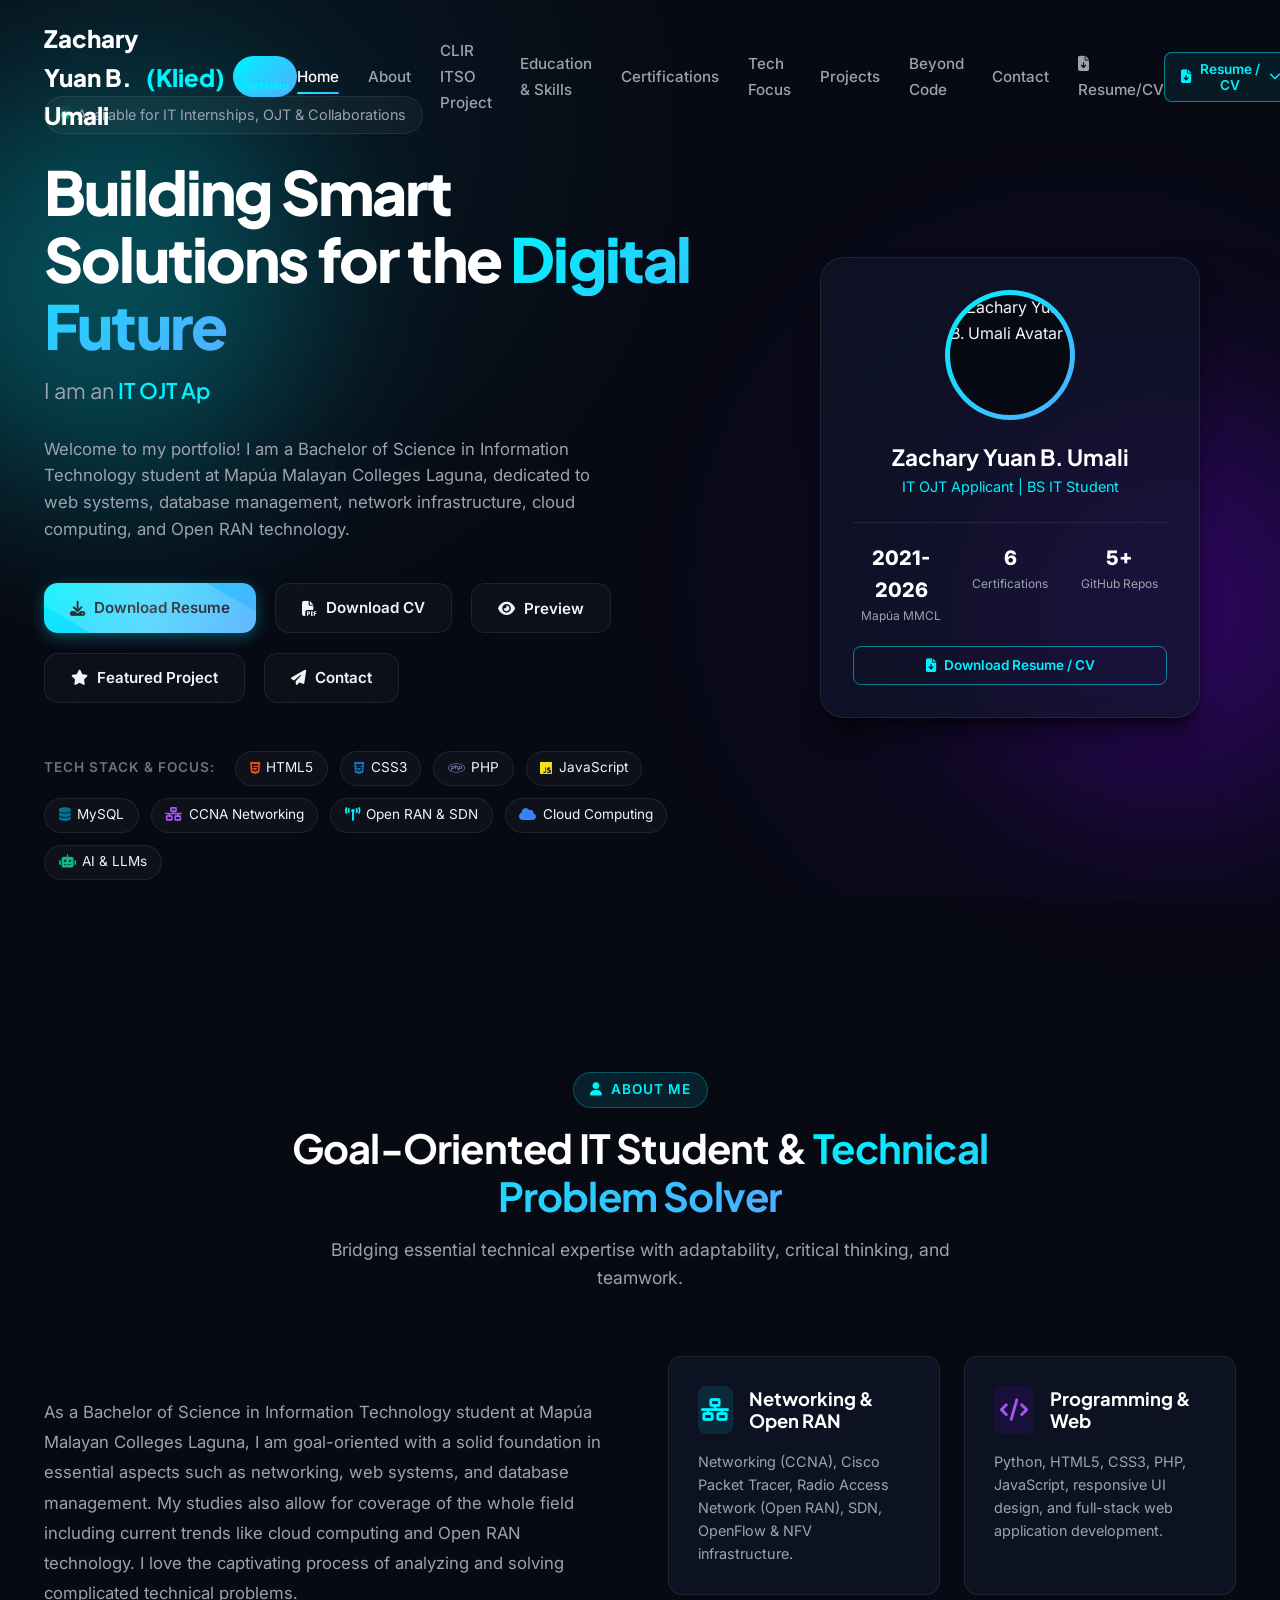
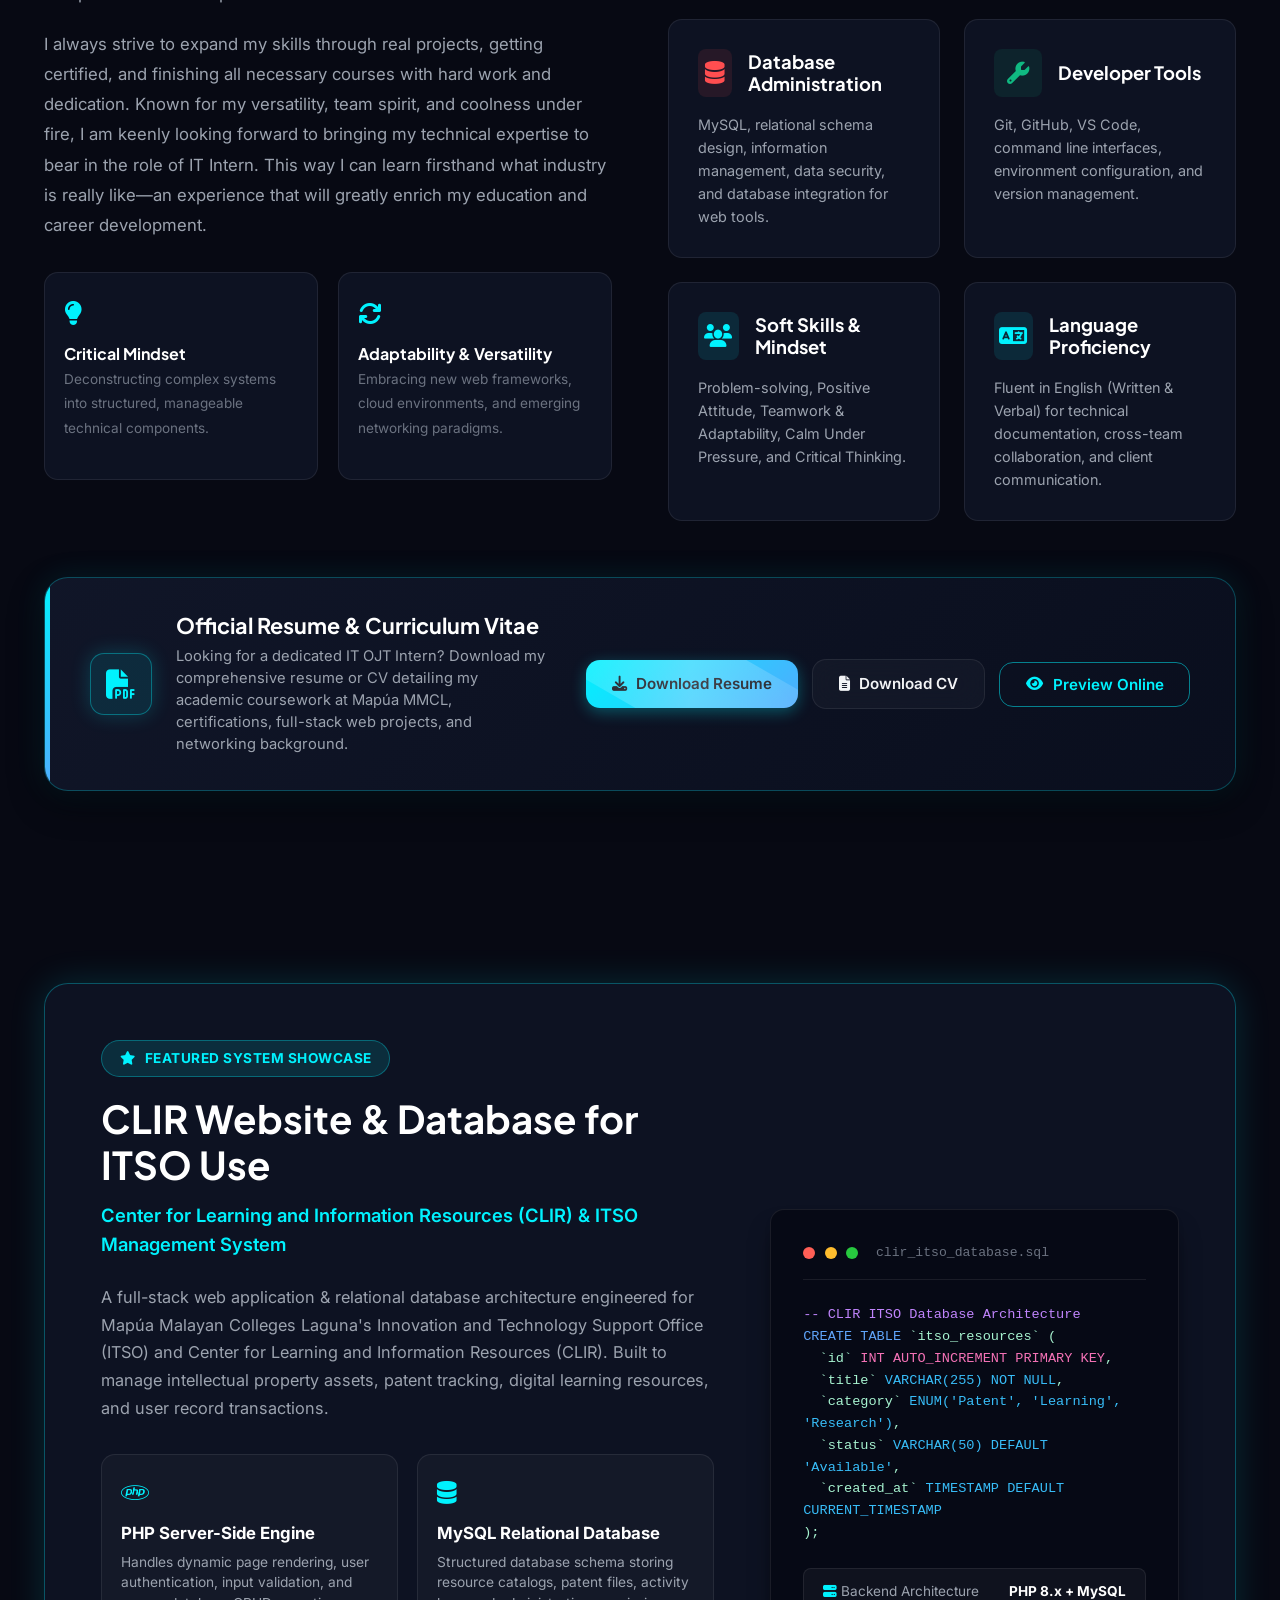
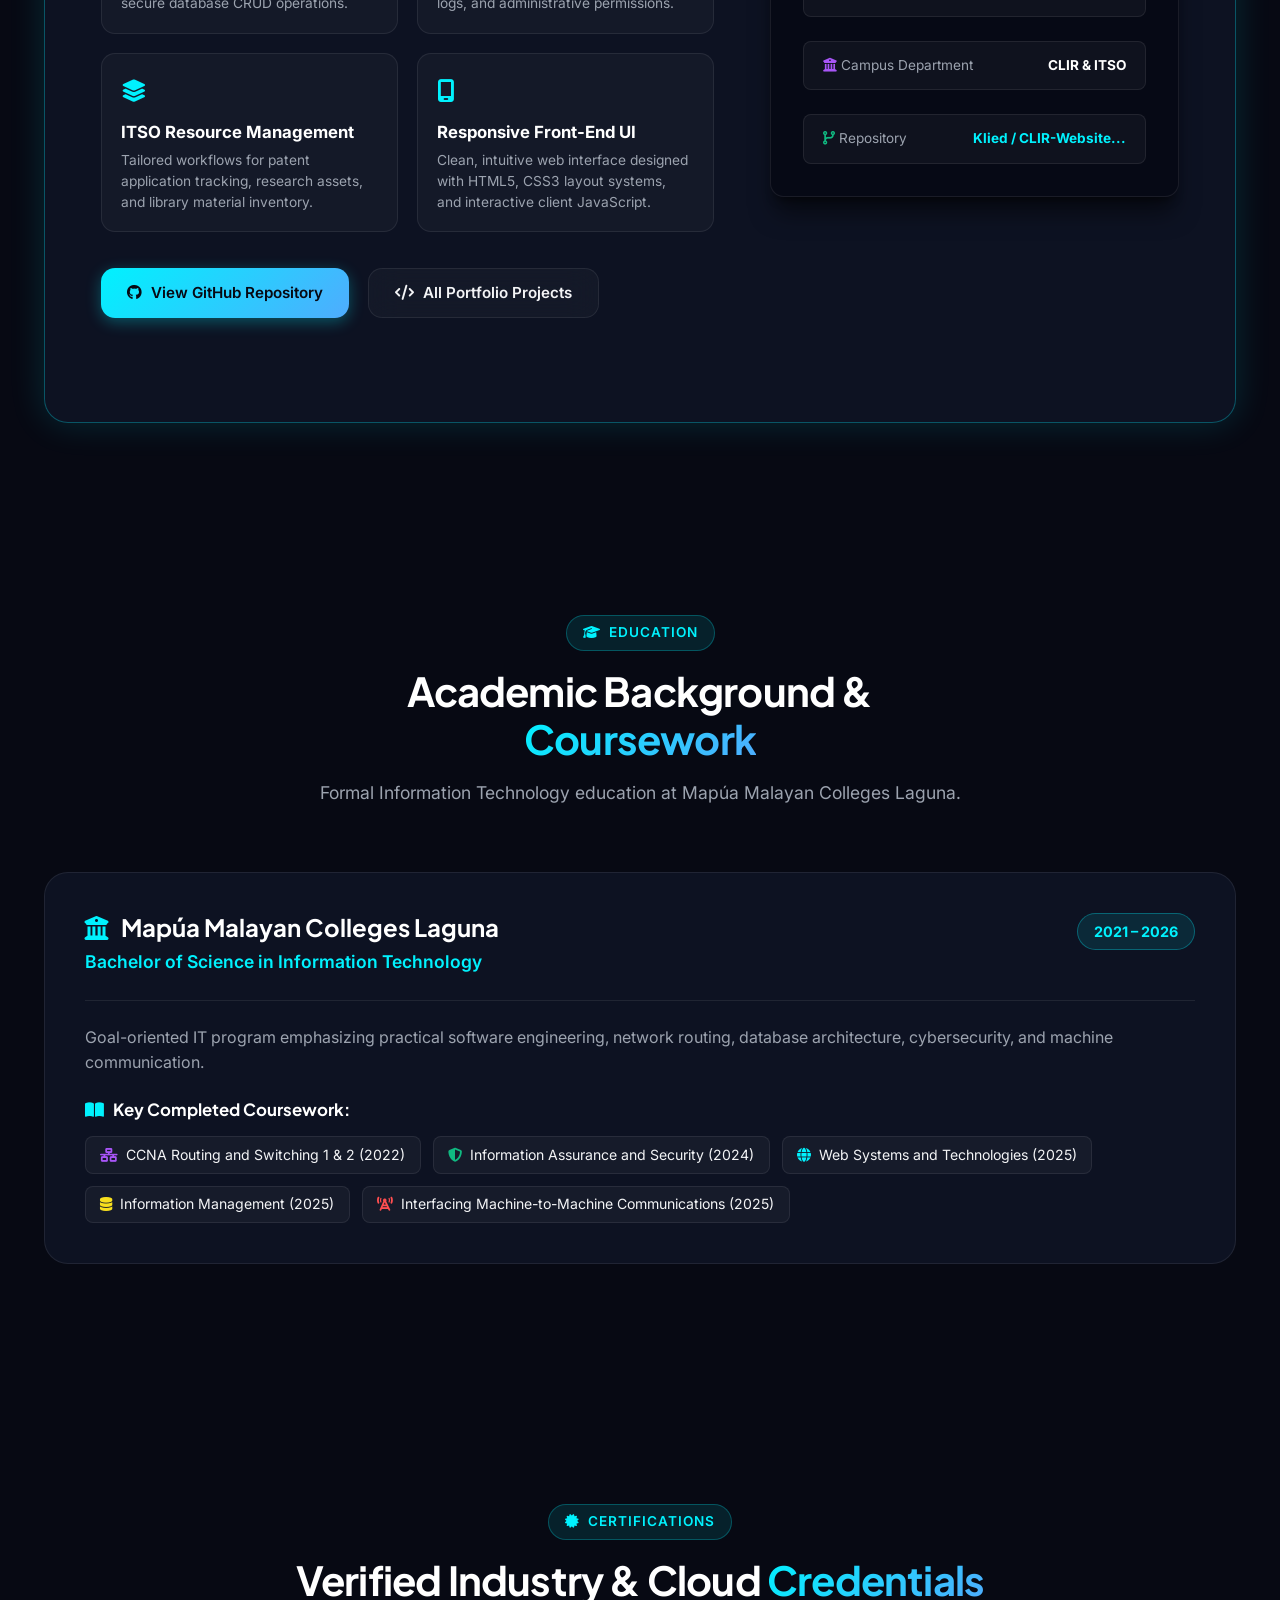
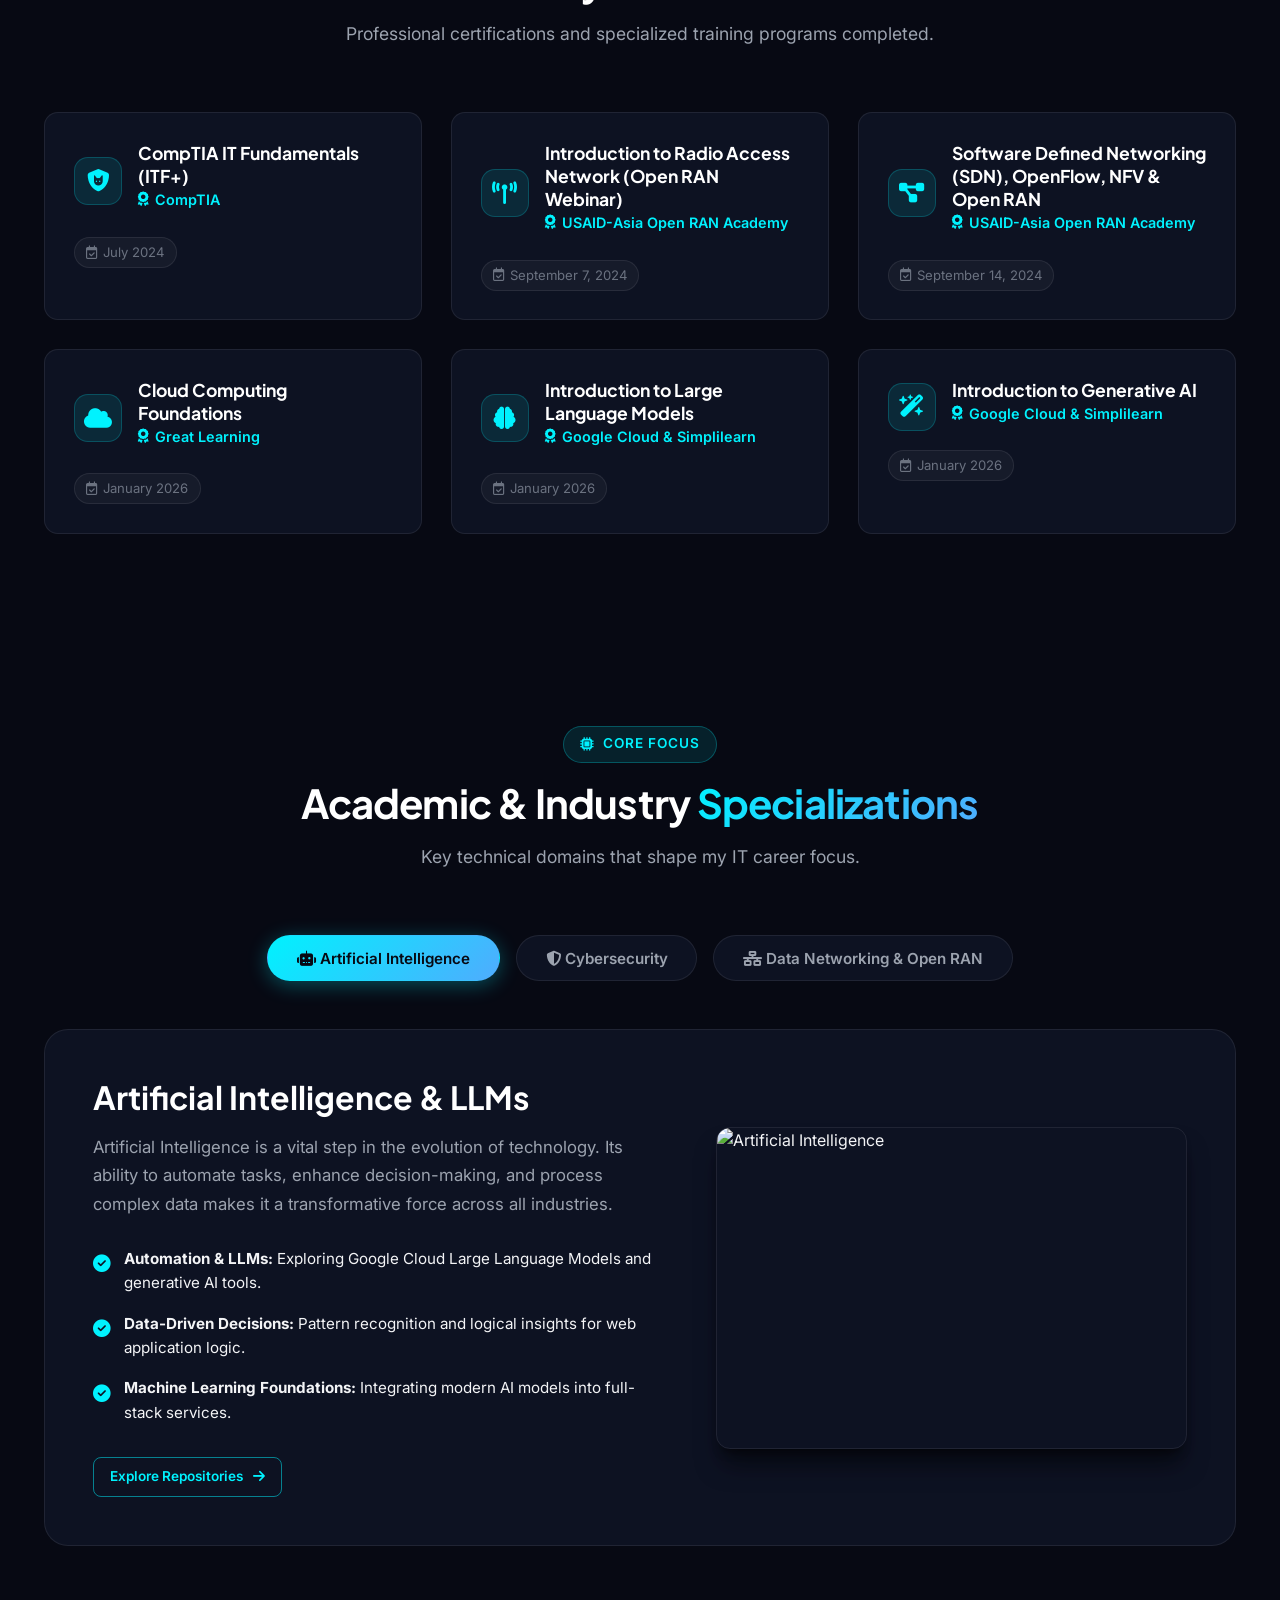
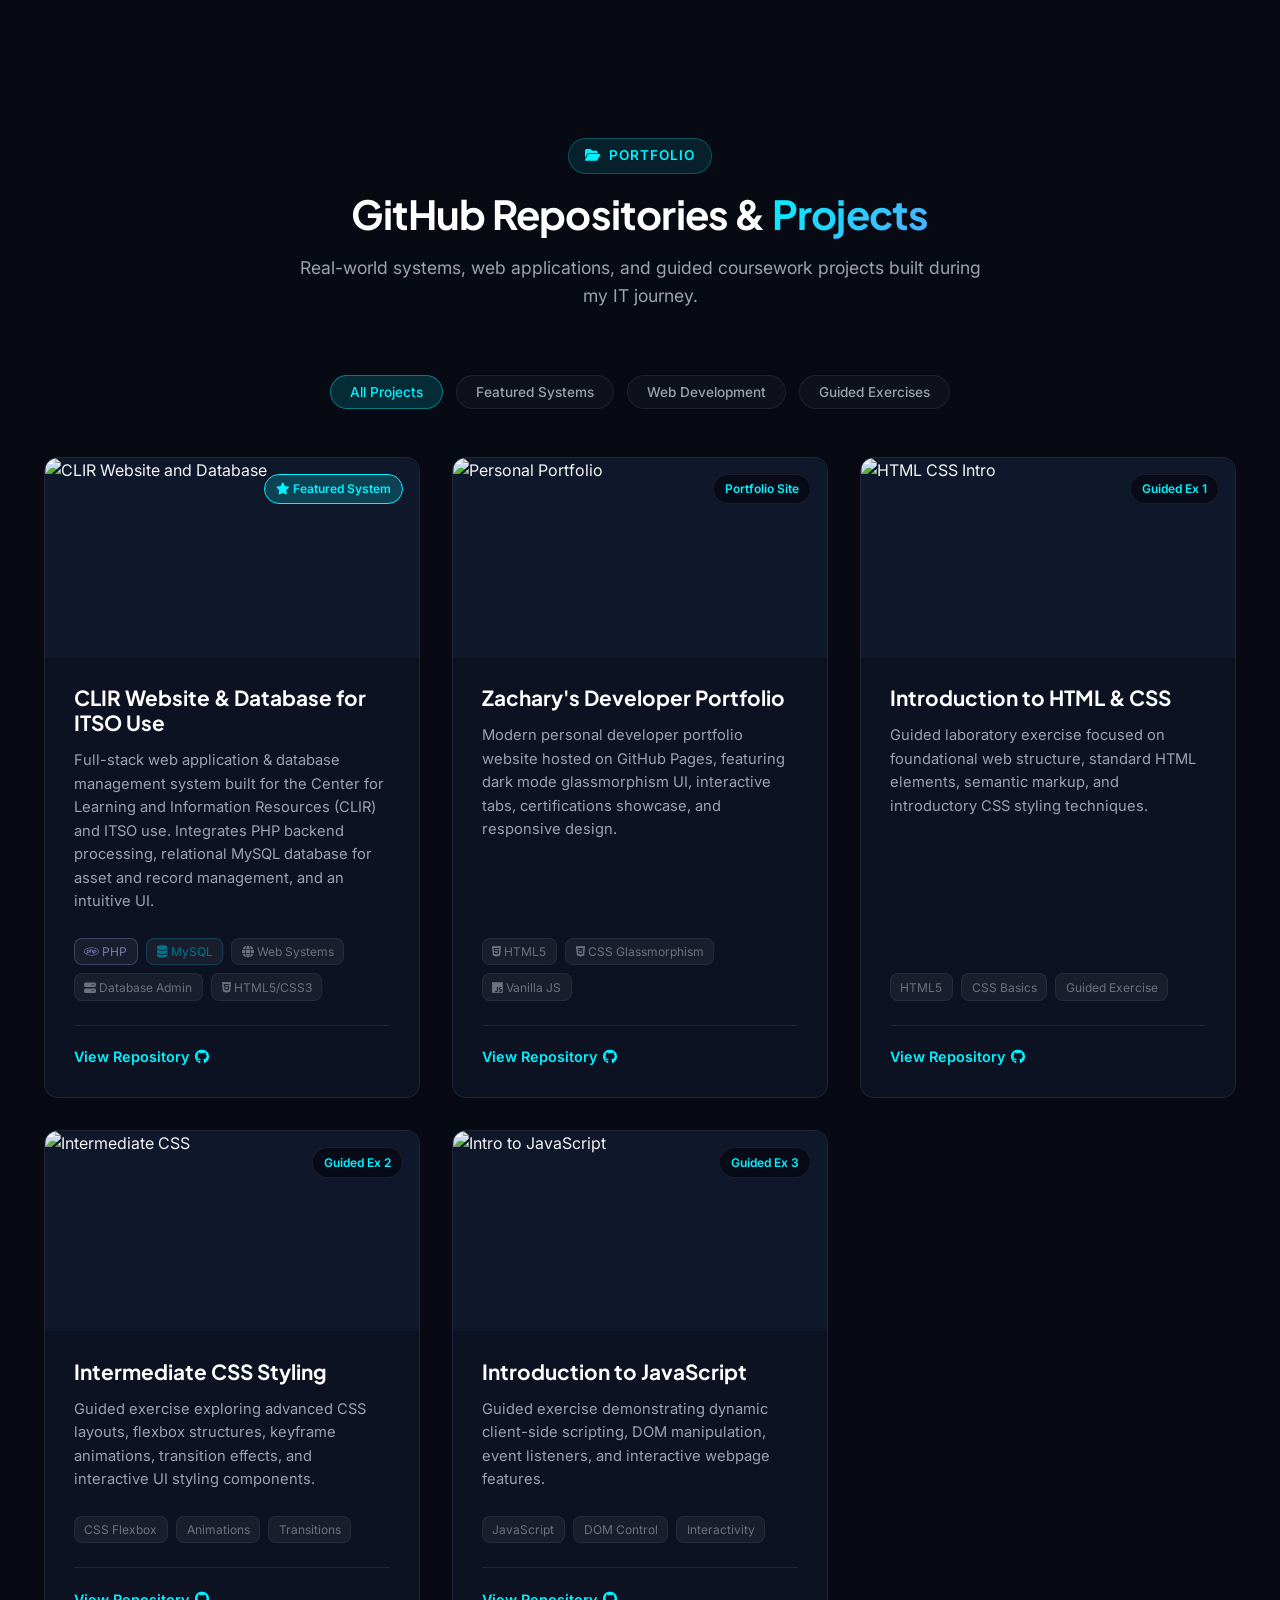
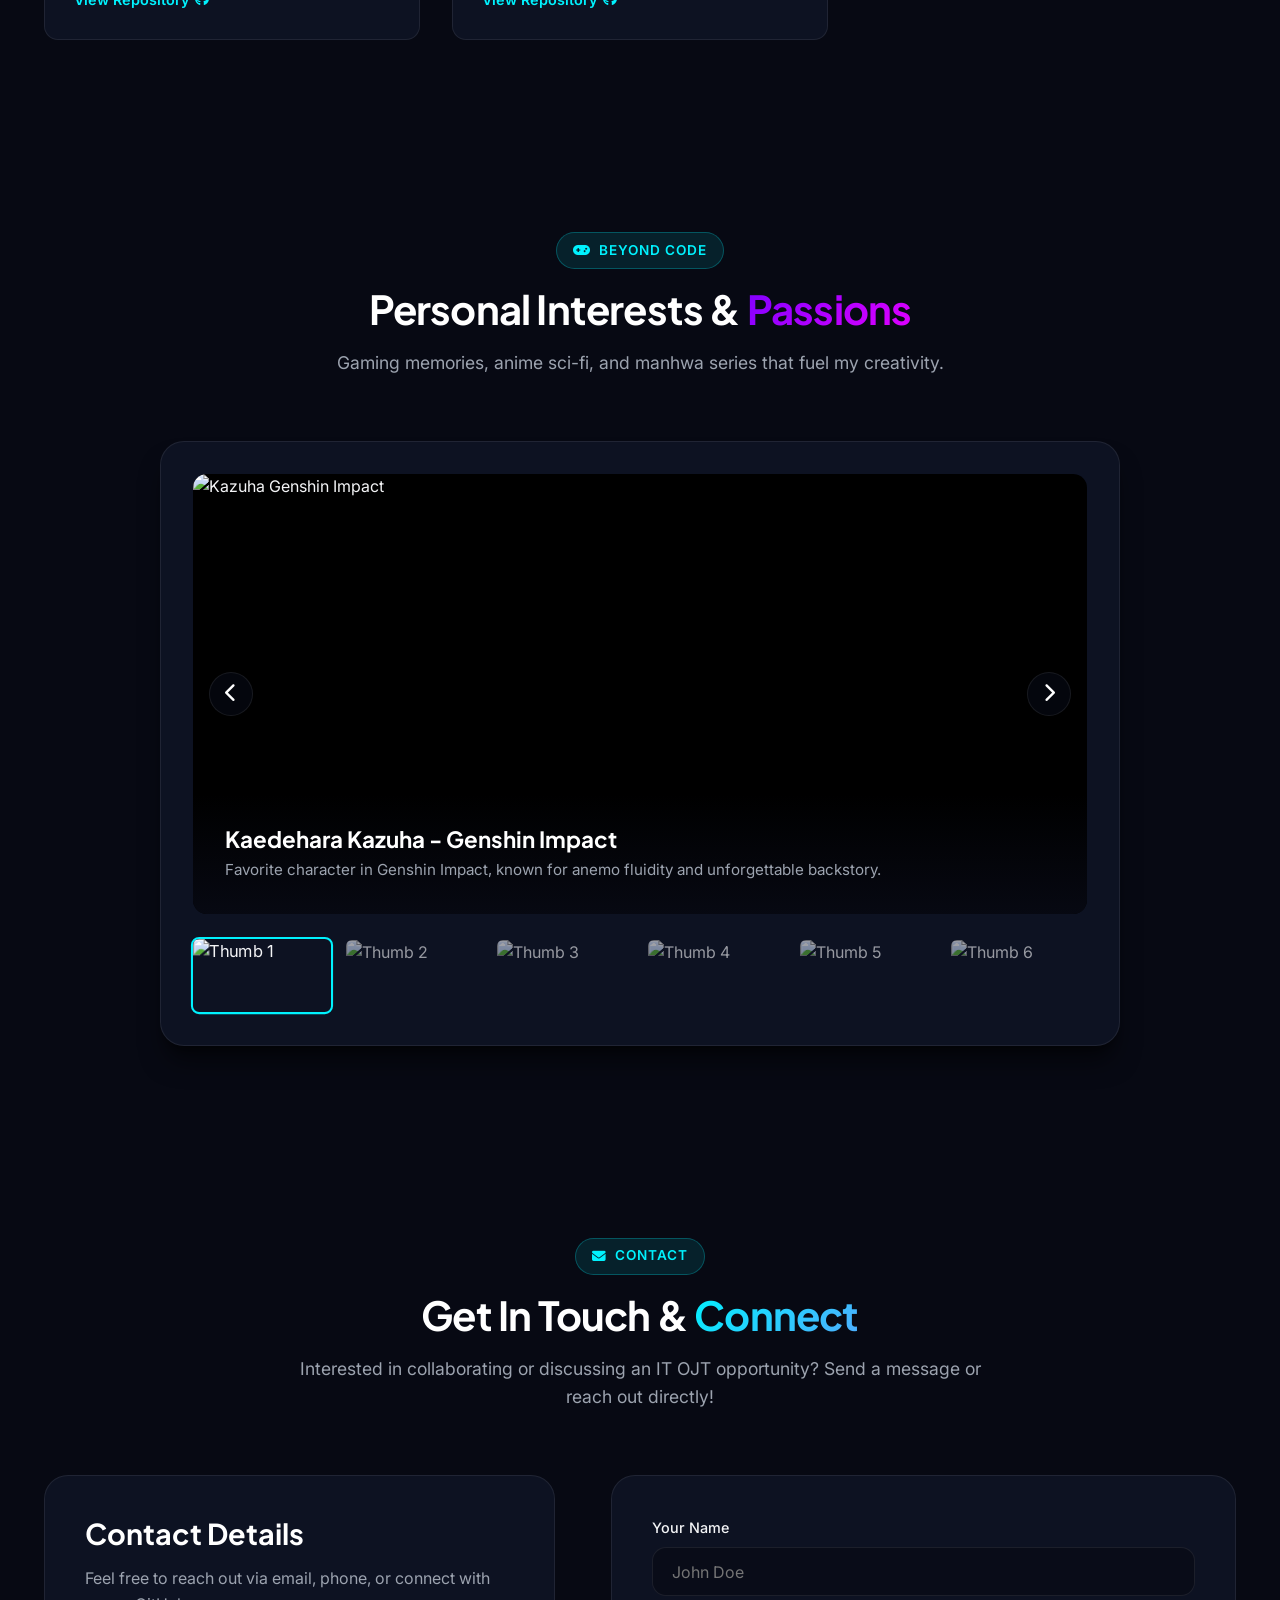
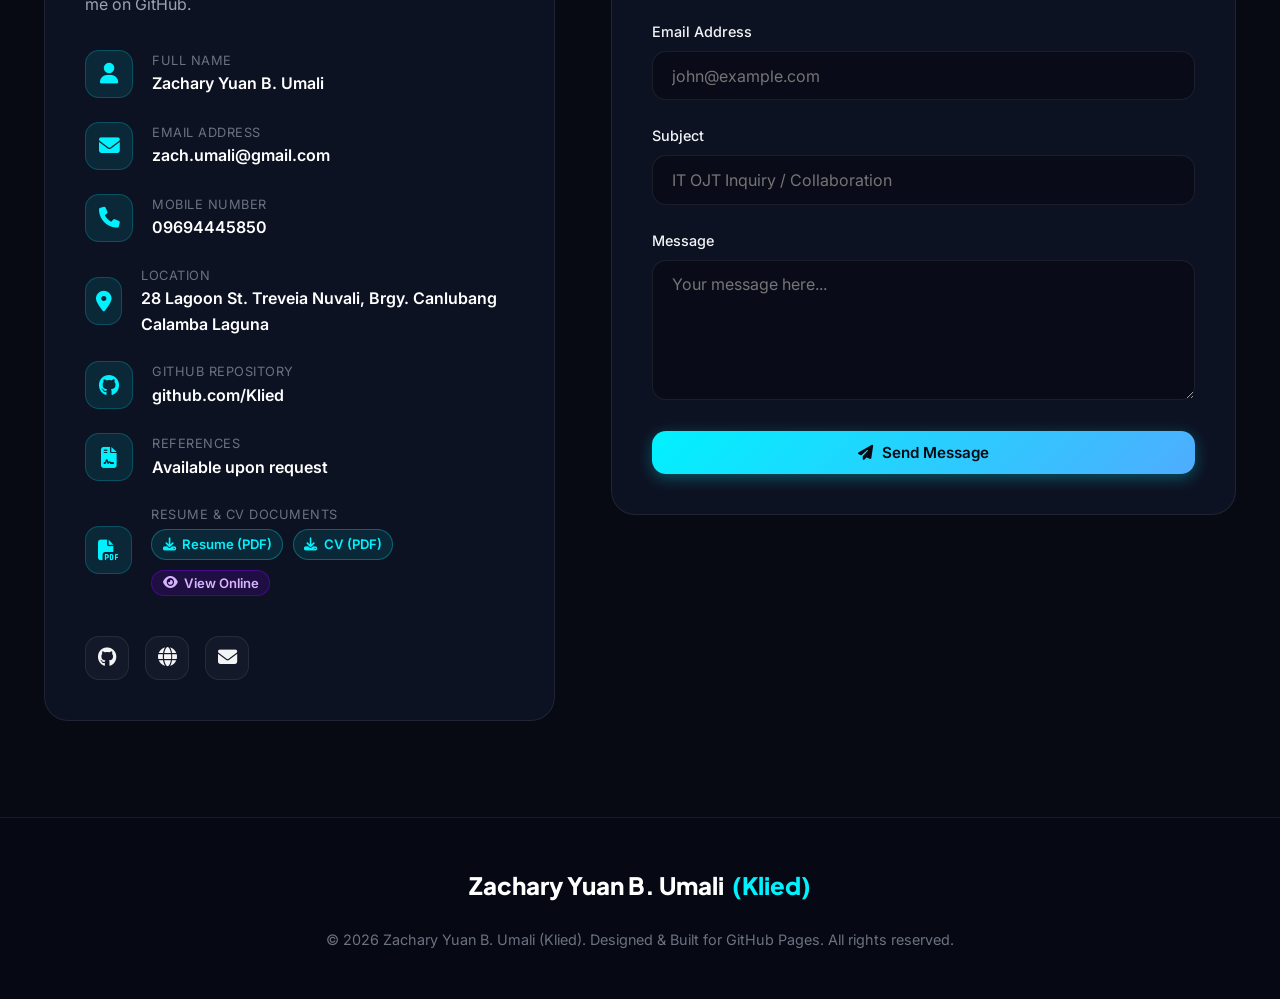
==== Web/My website.html @ 9012ff5f "commit" ====
<!DOCTYPE html>
<html lang="en">

<head>
  <meta charset="UTF-8">
  <meta name="viewport" content="width=device-width, initial-scale=1.0">
  <meta name="description"
    content="Portfolio of Zachary Yuan B. Umali (Klied) - BS Information Technology Student, IT OJT Applicant, Web Systems & Database Developer, Networking & Cloud Enthusiast.">
  <meta name="keywords"
    content="Zachary Yuan B. Umali, Klied, IT OJT Applicant, Developer Portfolio, Mapua Malayan Colleges Laguna, CLIR Website, Database Management, PHP, MySQL, Open RAN, CompTIA ITF+, Cloud Computing, AI, JavaScript, HTML, CSS">
  <meta name="author" content="Zachary Yuan B. Umali">
  <title>Zachary Yuan B. Umali | IT & Developer Portfolio</title>

  <!-- Google Fonts -->
  <link rel="preconnect" href="https://fonts.googleapis.com">
  <link rel="preconnect" href="https://fonts.gstatic.com" crossorigin>
  <link
    href="https://fonts.googleapis.com/css2?family=Inter:wght@300;400;500;600;700&family=Plus+Jakarta+Sans:wght@500;600;700;800&display=swap"
    rel="stylesheet">

  <!-- FontAwesome Icons -->
  <link rel="stylesheet" href="https://cdnjs.cloudflare.com/ajax/libs/font-awesome/6.4.0/css/all.min.css">

  <!-- Embedded Complete Design System & Stylesheet -->
  <style>
    /* ==========================================================================
   DEVELOPER PORTFOLIO - DESIGN SYSTEM & STYLESHEET
   Author: Zachary Yuan B. Umali (Klied)
   Theme: Modern Dark Mode & Glassmorphism
   ========================================================================== */

    :root {
      /* Color Palette */
      --bg-dark: #070913;
      --bg-card: rgba(18, 24, 43, 0.65);
      --bg-card-hover: rgba(28, 38, 66, 0.8);
      --bg-glass: rgba(255, 255, 255, 0.03);
      --border-glass: rgba(255, 255, 255, 0.08);
      --border-glow: rgba(0, 242, 254, 0.3);

      /* Primary Accent Gradients */
      --primary-cyan: #00f2fe;
      --primary-blue: #4facfe;
      --accent-purple: #7f00ff;
      --accent-pink: #e100ff;
      --accent-coral: #ff4e50;

      --gradient-primary: linear-gradient(135deg, #00f2fe 0%, #4facfe 100%);
      --gradient-accent: linear-gradient(135deg, #7f00ff 0%, #e100ff 100%);
      --gradient-warm: linear-gradient(135deg, #ff4e50 0%, #f9d423 100%);
      --gradient-dark: linear-gradient(180deg, #0a0f1d 0%, #070913 100%);

      /* Text Colors */
      --text-main: #f3f4f6;
      --text-muted: #9ca3af;
      --text-dim: #6b7280;

      /* Typography */
      --font-heading: 'Plus Jakarta Sans', -apple-system, BlinkMacSystemFont, sans-serif;
      --font-body: 'Inter', -apple-system, BlinkMacSystemFont, sans-serif;
      --font-code: 'Fira Code', monospace;

      /* Shadows & Blurs */
      --shadow-sm: 0 4px 6px -1px rgba(0, 0, 0, 0.3);
      --shadow-lg: 0 20px 25px -5px rgba(0, 0, 0, 0.5), 0 8px 10px -6px rgba(0, 0, 0, 0.5);
      --shadow-glow: 0 0 25px rgba(0, 242, 254, 0.2);
      --backdrop-blur: blur(16px);

      /* Spacing & Transitions */
      --radius-sm: 8px;
      --radius-md: 14px;
      --radius-lg: 24px;
      --radius-full: 9999px;
      --transition-fast: 0.2s cubic-bezier(0.4, 0, 0.2, 1);
      --transition-normal: 0.3s cubic-bezier(0.4, 0, 0.2, 1);
      --transition-bounce: 0.4s cubic-bezier(0.175, 0.885, 0.32, 1.275);
    }

    *,
    *::before,
    *::after {
      box-sizing: border-box;
      margin: 0;
      padding: 0;
    }

    html {
      scroll-behavior: smooth;
      font-size: 16px;
    }

    body {
      font-family: var(--font-body);
      background-color: var(--bg-dark);
      background-image:
        radial-gradient(circle at 15% 15%, rgba(0, 242, 254, 0.08) 0%, transparent 40%),
        radial-gradient(circle at 85% 65%, rgba(127, 0, 255, 0.08) 0%, transparent 40%);
      background-attachment: fixed;
      color: var(--text-main);
      line-height: 1.6;
      overflow-x: hidden;
      -webkit-font-smoothing: antialiased;
    }

    a {
      color: inherit;
      text-decoration: none;
      transition: color var(--transition-fast);
    }

    img,
    video {
      max-width: 100%;
      height: auto;
      display: block;
    }

    button,
    input,
    textarea {
      font-family: inherit;
      font-size: inherit;
      border: none;
      outline: none;
    }

    button {
      cursor: pointer;
      background: none;
    }

    ul {
      list-style: none;
    }

    ::-webkit-scrollbar {
      width: 10px;
    }

    ::-webkit-scrollbar-track {
      background: var(--bg-dark);
    }

    ::-webkit-scrollbar-thumb {
      background: rgba(255, 255, 255, 0.15);
      border-radius: var(--radius-full);
    }

    ::-webkit-scrollbar-thumb:hover {
      background: rgba(0, 242, 254, 0.4);
    }

    .container {
      width: 100%;
      max-width: 1240px;
      margin: 0 auto;
      padding: 0 1.5rem;
    }

    .section {
      padding: 6rem 0;
      position: relative;
    }

    h1,
    h2,
    h3,
    h4,
    h5,
    h6 {
      font-family: var(--font-heading);
      font-weight: 700;
      line-height: 1.2;
      color: #ffffff;
    }

    .text-gradient {
      background: var(--gradient-primary);
      -webkit-background-clip: text;
      -webkit-text-fill-color: transparent;
    }

    .text-gradient-purple {
      background: var(--gradient-accent);
      -webkit-background-clip: text;
      -webkit-text-fill-color: transparent;
    }

    .section-tag {
      display: inline-flex;
      align-items: center;
      gap: 0.5rem;
      padding: 0.4rem 1rem;
      border-radius: var(--radius-full);
      background: rgba(0, 242, 254, 0.1);
      border: 1px solid rgba(0, 242, 254, 0.25);
      color: var(--primary-cyan);
      font-size: 0.85rem;
      font-weight: 600;
      letter-spacing: 1px;
      text-transform: uppercase;
      margin-bottom: 1rem;
    }

    .section-header {
      text-align: center;
      max-width: 700px;
      margin: 0 auto 4rem auto;
    }

    .section-title {
      font-size: 2.5rem;
      margin-bottom: 1rem;
      letter-spacing: -0.02em;
    }

    .section-subtitle {
      font-size: 1.1rem;
      color: var(--text-muted);
    }

    /* NAVIGATION BAR */
    .navbar {
      position: fixed;
      top: 0;
      left: 0;
      width: 100%;
      z-index: 1000;
      padding: 1.2rem 0;
      transition: all var(--transition-normal);
    }

    .navbar.scrolled {
      padding: 0.8rem 0;
      background: rgba(7, 9, 19, 0.85);
      backdrop-filter: var(--backdrop-blur);
      -webkit-backdrop-filter: var(--backdrop-blur);
      border-bottom: 1px solid var(--border-glass);
      box-shadow: var(--shadow-sm);
    }

    .nav-container {
      display: flex;
      align-items: center;
      justify-content: space-between;
    }

    .brand-logo {
      font-family: var(--font-heading);
      font-size: 1.5rem;
      font-weight: 800;
      display: flex;
      align-items: center;
      gap: 0.5rem;
      color: #ffffff;
    }

    .brand-logo span {
      color: var(--primary-cyan);
    }

    .brand-badge {
      font-size: 0.7rem;
      background: var(--gradient-primary);
      color: #000000;
      padding: 0.15rem 0.5rem;
      border-radius: var(--radius-full);
      font-weight: 700;
    }

    .nav-links {
      display: flex;
      align-items: center;
      gap: 1.8rem;
    }

    .nav-link {
      font-size: 0.95rem;
      font-weight: 500;
      color: var(--text-muted);
      position: relative;
      padding: 0.5rem 0;
    }

    .nav-link:hover,
    .nav-link.active {
      color: #ffffff;
    }

    .nav-link::after {
      content: '';
      position: absolute;
      bottom: 0;
      left: 0;
      width: 0%;
      height: 2px;
      background: var(--gradient-primary);
      transition: width var(--transition-fast);
      border-radius: var(--radius-full);
    }

    .nav-link:hover::after,
    .nav-link.active::after {
      width: 100%;
    }

    .nav-actions {
      display: flex;
      align-items: center;
      gap: 1rem;
    }

    .menu-toggle {
      display: none;
      flex-direction: column;
      gap: 6px;
      cursor: pointer;
      z-index: 1001;
    }

    .menu-toggle span {
      width: 26px;
      height: 2px;
      background-color: var(--text-main);
      border-radius: 2px;
      transition: all var(--transition-fast);
    }

    /* BUTTONS */
    .btn {
      display: inline-flex;
      align-items: center;
      justify-content: center;
      gap: 0.6rem;
      padding: 0.75rem 1.6rem;
      border-radius: var(--radius-md);
      font-weight: 600;
      font-size: 0.95rem;
      transition: all var(--transition-normal);
      position: relative;
      overflow: hidden;
      z-index: 1;
    }

    .btn-primary {
      background: var(--gradient-primary);
      color: #070913;
      box-shadow: 0 4px 15px rgba(0, 242, 254, 0.3);
    }

    .btn-primary:hover {
      transform: translateY(-3px);
      box-shadow: 0 8px 25px rgba(0, 242, 254, 0.5);
    }

    .btn-secondary {
      background: var(--bg-glass);
      border: 1px solid var(--border-glass);
      color: var(--text-main);
      backdrop-filter: var(--backdrop-blur);
    }

    .btn-secondary:hover {
      background: rgba(255, 255, 255, 0.08);
      border-color: rgba(255, 255, 255, 0.2);
      transform: translateY(-3px);
      color: #ffffff;
    }

    .btn-outline {
      background: transparent;
      border: 1px solid rgba(0, 242, 254, 0.5);
      color: var(--primary-cyan);
    }

    .btn-outline:hover {
      background: rgba(0, 242, 254, 0.1);
      box-shadow: var(--shadow-glow);
      transform: translateY(-3px);
    }

    .btn-sm {
      padding: 0.5rem 1rem;
      font-size: 0.85rem;
      border-radius: var(--radius-sm);
    }

    /* RESUME & CV ENHANCEMENTS */
    .btn-glow {
      position: relative;
      overflow: hidden;
    }

    .btn-glow::after {
      content: '';
      position: absolute;
      top: -50%;
      left: -50%;
      width: 200%;
      height: 200%;
      background: linear-gradient(60deg, transparent, rgba(255, 255, 255, 0.25), transparent);
      transform: rotate(30deg);
      animation: shineSweep 4s infinite;
    }

    @keyframes shineSweep {
      0% {
        transform: translate(-100%, -100%) rotate(30deg);
      }

      25%,
      100% {
        transform: translate(100%, 100%) rotate(30deg);
      }
    }

    /* Navbar Resume Dropdown */
    .resume-dropdown {
      position: relative;
      display: inline-block;
    }

    .resume-dropdown-btn {
      display: inline-flex;
      align-items: center;
      gap: 0.5rem;
      cursor: pointer;
      background: rgba(0, 242, 254, 0.08);
      border: 1px solid rgba(0, 242, 254, 0.5);
      color: var(--primary-cyan);
      font-family: inherit;
    }

    .resume-dropdown-btn:hover {
      background: rgba(0, 242, 254, 0.16);
      box-shadow: var(--shadow-glow);
      transform: translateY(-2px);
    }

    .resume-dropdown-btn .caret-icon {
      font-size: 0.72rem;
      transition: transform var(--transition-fast);
    }

    .resume-dropdown.open .resume-dropdown-btn .caret-icon {
      transform: rotate(180deg);
    }

    .resume-dropdown-menu {
      position: absolute;
      top: calc(100% + 10px);
      right: 0;
      min-width: 275px;
      background: rgba(11, 16, 32, 0.96);
      backdrop-filter: var(--backdrop-blur);
      -webkit-backdrop-filter: var(--backdrop-blur);
      border: 1px solid rgba(0, 242, 254, 0.25);
      border-radius: var(--radius-md);
      padding: 0.6rem;
      box-shadow: 0 15px 35px rgba(0, 0, 0, 0.65), 0 0 25px rgba(0, 242, 254, 0.15);
      opacity: 0;
      visibility: hidden;
      transform: translateY(10px);
      transition: all var(--transition-normal);
      z-index: 1050;
    }

    .resume-dropdown:hover .resume-dropdown-menu,
    .resume-dropdown.open .resume-dropdown-menu {
      opacity: 1;
      visibility: visible;
      transform: translateY(0);
    }

    .resume-dropdown-item {
      display: flex;
      align-items: center;
      gap: 0.85rem;
      padding: 0.7rem 0.9rem;
      border-radius: var(--radius-sm);
      color: var(--text-main);
      text-decoration: none;
      transition: all var(--transition-fast);
      cursor: pointer;
      background: transparent;
      border: none;
      width: 100%;
      text-align: left;
      font-family: inherit;
    }

    .resume-dropdown-item:hover {
      background: rgba(0, 242, 254, 0.12);
      color: #ffffff;
      transform: translateX(4px);
    }

    .resume-dropdown-item i {
      font-size: 1.15rem;
      color: var(--primary-cyan);
      width: 22px;
      text-align: center;
      flex-shrink: 0;
    }

    .resume-dropdown-text strong {
      display: block;
      font-size: 0.88rem;
      font-weight: 600;
      line-height: 1.25;
      color: #ffffff;
    }

    .resume-dropdown-text span {
      font-size: 0.75rem;
      color: var(--text-muted);
      display: block;
      margin-top: 2px;
    }

    .resume-dropdown-divider {
      height: 1px;
      background: var(--border-glass);
      margin: 0.4rem 0.5rem;
    }

    /* Hero card resume action */
    .hero-card-resume-btn {
      width: 100%;
      margin-top: 1.25rem;
      justify-content: center;
      gap: 0.5rem;
    }

    /* Resume CTA Banner in About Section */
    .resume-cta-banner {
      margin-top: 3.5rem;
      background: linear-gradient(135deg, rgba(18, 24, 43, 0.9) 0%, rgba(10, 15, 30, 0.95) 100%);
      border: 1px solid rgba(0, 242, 254, 0.25);
      border-radius: var(--radius-lg);
      padding: 2.2rem 2.8rem;
      display: flex;
      align-items: center;
      justify-content: space-between;
      gap: 2.5rem;
      box-shadow: 0 12px 35px rgba(0, 0, 0, 0.45), 0 0 30px rgba(0, 242, 254, 0.1);
      position: relative;
      overflow: hidden;
    }

    .resume-cta-banner::before {
      content: '';
      position: absolute;
      top: 0;
      left: 0;
      width: 5px;
      height: 100%;
      background: var(--gradient-primary);
    }

    .resume-cta-info {
      display: flex;
      align-items: center;
      gap: 1.5rem;
    }

    .resume-cta-icon {
      width: 62px;
      height: 62px;
      border-radius: var(--radius-md);
      background: rgba(0, 242, 254, 0.1);
      border: 1px solid rgba(0, 242, 254, 0.35);
      display: flex;
      align-items: center;
      justify-content: center;
      font-size: 1.85rem;
      color: var(--primary-cyan);
      flex-shrink: 0;
      box-shadow: 0 0 20px rgba(0, 242, 254, 0.2);
    }

    .resume-cta-title {
      font-size: 1.35rem;
      font-weight: 700;
      color: #ffffff;
      margin-bottom: 0.35rem;
    }

    .resume-cta-desc {
      font-size: 0.92rem;
      color: var(--text-muted);
      max-width: 580px;
      line-height: 1.5;
    }

    .resume-cta-actions {
      display: flex;
      align-items: center;
      gap: 0.9rem;
      flex-wrap: wrap;
      flex-shrink: 0;
    }

    /* Contact Details Resume Links */
    .contact-resume-links {
      display: flex;
      align-items: center;
      gap: 0.6rem;
      flex-wrap: wrap;
      margin-top: 0.2rem;
    }

    .contact-resume-pill {
      display: inline-flex;
      align-items: center;
      gap: 0.4rem;
      padding: 0.25rem 0.65rem;
      background: rgba(0, 242, 254, 0.1);
      border: 1px solid rgba(0, 242, 254, 0.3);
      border-radius: var(--radius-full);
      color: var(--primary-cyan);
      font-size: 0.82rem;
      font-weight: 600;
      transition: all var(--transition-fast);
    }

    .contact-resume-pill:hover {
      background: var(--gradient-primary);
      color: #070913;
      border-color: transparent;
      transform: translateY(-2px);
    }

    /* RESUME PREVIEW MODAL */
    .resume-modal {
      position: fixed;
      top: 0;
      left: 0;
      width: 100%;
      height: 100%;
      z-index: 2000;
      display: none;
      align-items: center;
      justify-content: center;
      padding: 1.5rem;
    }

    .resume-modal.active {
      display: flex;
      animation: modalFadeIn 0.3s ease forwards;
    }

    @keyframes modalFadeIn {
      from {
        opacity: 0;
      }

      to {
        opacity: 1;
      }
    }

    .resume-modal-backdrop {
      position: absolute;
      top: 0;
      left: 0;
      width: 100%;
      height: 100%;
      background: rgba(5, 7, 15, 0.85);
      backdrop-filter: blur(10px);
      -webkit-backdrop-filter: blur(10px);
    }

    .resume-modal-dialog {
      position: relative;
      z-index: 2001;
      width: 100%;
      max-width: 960px;
      height: 90vh;
      background: #0d1222;
      border: 1px solid rgba(0, 242, 254, 0.3);
      border-radius: var(--radius-lg);
      box-shadow: 0 25px 60px rgba(0, 0, 0, 0.8), 0 0 40px rgba(0, 242, 254, 0.2);
      display: flex;
      flex-direction: column;
      overflow: hidden;
      animation: modalZoomIn 0.3s cubic-bezier(0.175, 0.885, 0.32, 1.275) forwards;
    }

    @keyframes modalZoomIn {
      from {
        transform: scale(0.92);
        opacity: 0;
      }

      to {
        transform: scale(1);
        opacity: 1;
      }
    }

    .resume-modal-header {
      display: flex;
      align-items: center;
      justify-content: space-between;
      padding: 1.1rem 1.6rem;
      background: rgba(18, 24, 43, 0.95);
      border-bottom: 1px solid var(--border-glass);
      gap: 1rem;
    }

    .resume-modal-title-group {
      display: flex;
      align-items: center;
      gap: 1rem;
    }

    .resume-modal-icon {
      width: 42px;
      height: 42px;
      border-radius: var(--radius-sm);
      background: rgba(0, 242, 254, 0.12);
      border: 1px solid rgba(0, 242, 254, 0.3);
      display: flex;
      align-items: center;
      justify-content: center;
      color: var(--primary-cyan);
      font-size: 1.25rem;
    }

    .resume-modal-title {
      font-size: 1.15rem;
      font-weight: 700;
      color: #ffffff;
      margin-bottom: 0.15rem;
    }

    .resume-modal-subtitle {
      font-size: 0.8rem;
      color: var(--text-muted);
    }

    .resume-modal-actions {
      display: flex;
      align-items: center;
      gap: 0.6rem;
    }

    .modal-tool-btn,
    .modal-close-btn {
      width: 38px;
      height: 38px;
      border-radius: var(--radius-sm);
      background: rgba(255, 255, 255, 0.05);
      border: 1px solid var(--border-glass);
      color: var(--text-main);
      display: inline-flex;
      align-items: center;
      justify-content: center;
      cursor: pointer;
      transition: all var(--transition-fast);
      font-size: 0.95rem;
    }

    .modal-tool-btn:hover {
      background: rgba(0, 242, 254, 0.15);
      color: var(--primary-cyan);
      border-color: rgba(0, 242, 254, 0.4);
    }

    .modal-close-btn:hover {
      background: rgba(255, 78, 80, 0.2);
      color: #ff4e50;
      border-color: rgba(255, 78, 80, 0.4);
    }

    .resume-modal-body {
      flex: 1;
      background: #1e2436;
      position: relative;
      overflow: hidden;
    }

    .resume-modal-body iframe {
      width: 100%;
      height: 100%;
      border: none;
      display: block;
    }

    /* HERO SECTION */
    .hero {
      min-height: 100vh;
      display: flex;
      align-items: center;
      padding-top: 6rem;
      position: relative;
      overflow: hidden;
    }

    .hero-grid {
      display: grid;
      grid-template-columns: 1.2fr 0.8fr;
      gap: 4rem;
      align-items: center;
    }

    .hero-content {
      position: relative;
      z-index: 2;
    }

    .hero-greeting {
      display: inline-flex;
      align-items: center;
      gap: 0.5rem;
      padding: 0.4rem 1rem;
      border-radius: var(--radius-full);
      background: rgba(255, 255, 255, 0.04);
      border: 1px solid var(--border-glass);
      font-size: 0.9rem;
      color: var(--text-muted);
      margin-bottom: 1.5rem;
    }

    .hero-greeting .pulse-dot {
      width: 8px;
      height: 8px;
      border-radius: 50%;
      background-color: #10b981;
      box-shadow: 0 0 10px #10b981;
      animation: pulse 2s infinite;
    }

    @keyframes pulse {
      0% {
        transform: scale(0.95);
        box-shadow: 0 0 0 0 rgba(16, 185, 129, 0.7);
      }

      70% {
        transform: scale(1);
        box-shadow: 0 0 0 8px rgba(16, 185, 129, 0);
      }

      100% {
        transform: scale(0.95);
        box-shadow: 0 0 0 0 rgba(16, 185, 129, 0);
      }
    }

    .hero-title {
      font-size: 3.8rem;
      font-weight: 800;
      line-height: 1.1;
      margin-bottom: 1.2rem;
      letter-spacing: -0.03em;
    }

    .hero-subtitle {
      font-size: 1.35rem;
      color: var(--text-muted);
      margin-bottom: 2rem;
      font-weight: 400;
    }

    .hero-subtitle .typewriter {
      color: var(--primary-cyan);
      font-weight: 600;
    }

    .hero-description {
      font-size: 1.05rem;
      color: var(--text-muted);
      margin-bottom: 2.5rem;
      max-width: 580px;
    }

    .hero-buttons {
      display: flex;
      flex-wrap: wrap;
      gap: 1.2rem;
      margin-bottom: 3rem;
    }

    .tech-pills {
      display: flex;
      flex-wrap: wrap;
      align-items: center;
      gap: 0.75rem;
    }

    .tech-pills-label {
      font-size: 0.85rem;
      color: var(--text-dim);
      text-transform: uppercase;
      letter-spacing: 1px;
      font-weight: 600;
      margin-right: 0.5rem;
    }

    .tech-pill {
      display: inline-flex;
      align-items: center;
      gap: 0.4rem;
      padding: 0.35rem 0.85rem;
      background: var(--bg-glass);
      border: 1px solid var(--border-glass);
      border-radius: var(--radius-full);
      font-size: 0.85rem;
      color: var(--text-main);
      transition: all var(--transition-fast);
    }

    .tech-pill:hover {
      background: rgba(0, 242, 254, 0.1);
      border-color: rgba(0, 242, 254, 0.3);
      color: var(--primary-cyan);
      transform: translateY(-2px);
    }

    .hero-visual {
      position: relative;
      display: flex;
      justify-content: center;
    }

    .hero-card {
      width: 100%;
      max-width: 380px;
      background: var(--bg-card);
      border: 1px solid var(--border-glass);
      border-radius: var(--radius-lg);
      padding: 2rem;
      backdrop-filter: var(--backdrop-blur);
      box-shadow: var(--shadow-lg);
      position: relative;
      z-index: 2;
      transition: transform var(--transition-normal);
    }

    .hero-card:hover {
      transform: translateY(-5px);
      border-color: var(--border-glow);
    }

    .hero-avatar-wrapper {
      width: 130px;
      height: 130px;
      margin: 0 auto 1.5rem auto;
      position: relative;
      border-radius: 50%;
      padding: 5px;
      background: var(--gradient-primary);
    }

    .hero-avatar {
      width: 100%;
      height: 100%;
      border-radius: 50%;
      object-fit: cover;
      background: var(--bg-dark);
    }

    .hero-card-name {
      text-align: center;
      font-size: 1.4rem;
      margin-bottom: 0.25rem;
    }

    .hero-card-role {
      text-align: center;
      font-size: 0.9rem;
      color: var(--primary-cyan);
      margin-bottom: 1.5rem;
    }

    .hero-stats {
      display: grid;
      grid-template-columns: repeat(3, 1fr);
      gap: 0.8rem;
      text-align: center;
      padding-top: 1.2rem;
      border-top: 1px solid var(--border-glass);
    }

    .stat-number {
      font-size: 1.25rem;
      font-weight: 800;
      color: #ffffff;
    }

    .stat-label {
      font-size: 0.75rem;
      color: var(--text-muted);
    }

    .glow-blob {
      position: absolute;
      width: 400px;
      height: 400px;
      border-radius: 50%;
      filter: blur(90px);
      opacity: 0.25;
      pointer-events: none;
    }

    .blob-1 {
      top: 10%;
      left: -100px;
      background: var(--primary-cyan);
    }

    .blob-2 {
      bottom: 10%;
      right: -100px;
      background: var(--accent-purple);
    }

    /* ABOUT & SKILLS */
    .about-grid {
      display: grid;
      grid-template-columns: 1fr 1fr;
      gap: 3.5rem;
      align-items: center;
    }

    .about-text {
      font-size: 1.05rem;
      color: var(--text-muted);
      line-height: 1.8;
    }

    .about-text p {
      margin-bottom: 1.25rem;
    }

    .about-highlights {
      display: grid;
      grid-template-columns: 1fr 1fr;
      gap: 1.2rem;
      margin-top: 2rem;
    }

    .highlight-box {
      background: var(--bg-card);
      border: 1px solid var(--border-glass);
      border-radius: var(--radius-md);
      padding: 1.2rem;
      transition: all var(--transition-fast);
    }

    .highlight-box:hover {
      border-color: rgba(0, 242, 254, 0.3);
      transform: translateY(-3px);
    }

    .highlight-icon {
      font-size: 1.5rem;
      color: var(--primary-cyan);
      margin-bottom: 0.5rem;
    }

    .highlight-title {
      font-size: 1rem;
      color: #ffffff;
      margin-bottom: 0.25rem;
    }

    .highlight-desc {
      font-size: 0.85rem;
      color: var(--text-dim);
    }

    .skills-grid {
      display: grid;
      grid-template-columns: repeat(auto-fit, minmax(260px, 1fr));
      gap: 1.5rem;
    }

    .skill-card {
      background: var(--bg-card);
      border: 1px solid var(--border-glass);
      border-radius: var(--radius-md);
      padding: 1.8rem;
      transition: all var(--transition-normal);
      position: relative;
      overflow: hidden;
    }

    .skill-card:hover {
      transform: translateY(-6px);
      border-color: var(--border-glow);
      box-shadow: var(--shadow-lg);
    }

    .skill-header {
      display: flex;
      align-items: center;
      gap: 1rem;
      margin-bottom: 1rem;
    }

    .skill-icon-wrapper {
      width: 48px;
      height: 48px;
      border-radius: var(--radius-sm);
      background: rgba(0, 242, 254, 0.1);
      display: flex;
      align-items: center;
      justify-content: center;
      font-size: 1.4rem;
      color: var(--primary-cyan);
    }

    .skill-card:nth-child(2) .skill-icon-wrapper {
      background: rgba(127, 0, 255, 0.1);
      color: #a855f7;
    }

    .skill-card:nth-child(3) .skill-icon-wrapper {
      background: rgba(255, 78, 80, 0.1);
      color: var(--accent-coral);
    }

    .skill-card:nth-child(4) .skill-icon-wrapper {
      background: rgba(16, 185, 129, 0.1);
      color: #10b981;
    }

    .skill-card-title {
      font-size: 1.15rem;
    }

    .skill-card-desc {
      font-size: 0.9rem;
      color: var(--text-muted);
      line-height: 1.6;
    }

    /* CLIR SPOTLIGHT SHOWCASE */
    .clir-spotlight-card {
      background: var(--bg-card);
      border: 1px solid var(--border-glow);
      border-radius: var(--radius-lg);
      padding: 3.5rem;
      box-shadow: 0 0 35px rgba(0, 242, 254, 0.15);
      position: relative;
      overflow: hidden;
    }

    .clir-spotlight-card::before {
      content: '';
      position: absolute;
      top: -50%;
      right: -20%;
      width: 500px;
      height: 500px;
      background: radial-gradient(circle, rgba(0, 242, 254, 0.12) 0%, transparent 70%);
      pointer-events: none;
    }

    .clir-spotlight-grid {
      display: grid;
      grid-template-columns: 1.2fr 0.8fr;
      gap: 3.5rem;
      align-items: center;
    }

    .clir-badge-header {
      display: inline-flex;
      align-items: center;
      gap: 0.6rem;
      padding: 0.4rem 1.1rem;
      border-radius: var(--radius-full);
      background: rgba(0, 242, 254, 0.12);
      border: 1px solid rgba(0, 242, 254, 0.3);
      color: var(--primary-cyan);
      font-size: 0.85rem;
      font-weight: 700;
      margin-bottom: 1.2rem;
      text-transform: uppercase;
      letter-spacing: 0.5px;
    }

    .clir-title {
      font-size: 2.4rem;
      line-height: 1.2;
      margin-bottom: 0.8rem;
    }

    .clir-subtitle {
      font-size: 1.15rem;
      color: var(--primary-cyan);
      font-weight: 600;
      margin-bottom: 1.5rem;
    }

    .clir-desc {
      font-size: 1.02rem;
      color: var(--text-muted);
      line-height: 1.7;
      margin-bottom: 2rem;
    }

    .clir-feature-grid {
      display: grid;
      grid-template-columns: repeat(2, 1fr);
      gap: 1.2rem;
      margin-bottom: 2.2rem;
    }

    .clir-feature-item {
      background: rgba(255, 255, 255, 0.03);
      border: 1px solid var(--border-glass);
      padding: 1.2rem;
      border-radius: var(--radius-md);
      transition: all var(--transition-fast);
    }

    .clir-feature-item:hover {
      background: rgba(0, 242, 254, 0.06);
      border-color: rgba(0, 242, 254, 0.25);
      transform: translateY(-3px);
    }

    .clir-feature-icon {
      font-size: 1.4rem;
      color: var(--primary-cyan);
      margin-bottom: 0.6rem;
    }

    .clir-feature-title {
      font-size: 1.05rem;
      font-weight: 700;
      color: #ffffff;
      margin-bottom: 0.3rem;
    }

    .clir-feature-text {
      font-size: 0.86rem;
      color: var(--text-muted);
      line-height: 1.5;
    }

    .clir-visual-box {
      background: rgba(7, 9, 19, 0.85);
      border: 1px solid var(--border-glass);
      border-radius: var(--radius-md);
      padding: 2rem;
      box-shadow: var(--shadow-lg);
      display: flex;
      flex-direction: column;
      gap: 1.5rem;
    }

    .clir-visual-header {
      display: flex;
      align-items: center;
      gap: 0.6rem;
      border-bottom: 1px solid var(--border-glass);
      padding-bottom: 1rem;
    }

    .clir-dot {
      width: 12px;
      height: 12px;
      border-radius: 50%;
    }

    .dot-red {
      background: #ff5f56;
    }

    .dot-yellow {
      background: #ffbd2e;
    }

    .dot-green {
      background: #27c93f;
    }

    .clir-code-snippet {
      font-family: var(--font-code);
      font-size: 0.85rem;
      color: #a7f3d0;
      line-height: 1.6;
    }

    .clir-stat-pill {
      display: flex;
      align-items: center;
      justify-content: space-between;
      padding: 0.8rem 1.2rem;
      border-radius: var(--radius-sm);
      background: rgba(255, 255, 255, 0.04);
      border: 1px solid var(--border-glass);
    }

    /* EDUCATION & CERTIFICATIONS */
    .cert-grid {
      display: grid;
      grid-template-columns: repeat(auto-fill, minmax(340px, 1fr));
      gap: 1.8rem;
      margin-top: 2rem;
    }

    .cert-card {
      background: var(--bg-card);
      border: 1px solid var(--border-glass);
      border-radius: var(--radius-md);
      padding: 1.8rem;
      display: flex;
      flex-direction: column;
      position: relative;
      transition: all var(--transition-normal);
      overflow: hidden;
    }

    .cert-card::before {
      content: '';
      position: absolute;
      top: 0;
      left: 0;
      width: 4px;
      height: 100%;
      background: var(--gradient-primary);
      opacity: 0;
      transition: opacity var(--transition-fast);
    }

    .cert-card:hover {
      transform: translateY(-6px);
      border-color: var(--border-glow);
      box-shadow: var(--shadow-lg);
    }

    .cert-card:hover::before {
      opacity: 1;
    }

    .cert-header {
      display: flex;
      align-items: center;
      gap: 1rem;
      margin-bottom: 1rem;
    }

    .cert-icon-wrapper {
      width: 48px;
      height: 48px;
      border-radius: var(--radius-md);
      background: rgba(0, 242, 254, 0.1);
      border: 1px solid rgba(0, 242, 254, 0.2);
      display: flex;
      align-items: center;
      justify-content: center;
      font-size: 1.4rem;
      color: var(--primary-cyan);
      flex-shrink: 0;
    }

    .cert-title {
      font-size: 1.1rem;
      font-weight: 700;
      color: #ffffff;
      line-height: 1.3;
    }

    .cert-issuer {
      font-size: 0.9rem;
      color: var(--primary-cyan);
      font-weight: 600;
      margin-bottom: 0.6rem;
      display: flex;
      align-items: center;
      gap: 0.4rem;
    }

    .cert-date {
      font-size: 0.82rem;
      color: var(--text-dim);
      display: inline-flex;
      align-items: center;
      gap: 0.4rem;
      background: rgba(255, 255, 255, 0.04);
      padding: 0.25rem 0.7rem;
      border-radius: var(--radius-full);
      border: 1px solid var(--border-glass);
      width: fit-content;
    }

    .education-card {
      background: var(--bg-card);
      border: 1px solid var(--border-glass);
      border-radius: var(--radius-lg);
      padding: 2.5rem;
      margin-bottom: 3rem;
      position: relative;
    }

    .education-header {
      display: flex;
      justify-content: space-between;
      align-items: flex-start;
      flex-wrap: wrap;
      gap: 1rem;
      margin-bottom: 1.5rem;
      padding-bottom: 1.5rem;
      border-bottom: 1px solid var(--border-glass);
    }

    .institution-name {
      font-size: 1.5rem;
      color: #ffffff;
      margin-bottom: 0.4rem;
    }

    .degree-title {
      font-size: 1.1rem;
      color: var(--primary-cyan);
      font-weight: 600;
    }

    .edu-year {
      padding: 0.4rem 1rem;
      border-radius: var(--radius-full);
      background: rgba(0, 242, 254, 0.1);
      border: 1px solid rgba(0, 242, 254, 0.3);
      color: var(--primary-cyan);
      font-weight: 700;
      font-size: 0.9rem;
    }

    .coursework-chips {
      display: flex;
      flex-wrap: wrap;
      gap: 0.75rem;
      margin-top: 1rem;
    }

    .coursework-chip {
      background: rgba(255, 255, 255, 0.04);
      border: 1px solid var(--border-glass);
      padding: 0.4rem 0.9rem;
      border-radius: var(--radius-sm);
      font-size: 0.88rem;
      color: var(--text-main);
      display: inline-flex;
      align-items: center;
      gap: 0.5rem;
      transition: all var(--transition-fast);
    }

    .coursework-chip:hover {
      background: rgba(0, 242, 254, 0.1);
      border-color: rgba(0, 242, 254, 0.3);
      color: var(--primary-cyan);
    }

    /* TECH FOCUS */
    .focus-tabs-container {
      display: flex;
      justify-content: center;
      gap: 1rem;
      margin-bottom: 3rem;
      flex-wrap: wrap;
    }

    .focus-tab-btn {
      padding: 0.8rem 1.8rem;
      border-radius: var(--radius-full);
      background: var(--bg-card);
      border: 1px solid var(--border-glass);
      color: var(--text-muted);
      font-weight: 600;
      font-size: 0.95rem;
      transition: all var(--transition-normal);
    }

    .focus-tab-btn:hover,
    .focus-tab-btn.active {
      background: var(--gradient-primary);
      color: #070913;
      border-color: transparent;
      box-shadow: 0 4px 20px rgba(0, 242, 254, 0.3);
    }

    .focus-content-panel {
      display: none;
      animation: fadeIn 0.4s ease forwards;
    }

    .focus-content-panel.active {
      display: block;
    }

    @keyframes fadeIn {
      from {
        opacity: 0;
        transform: translateY(15px);
      }

      to {
        opacity: 1;
        transform: translateY(0);
      }
    }

    .focus-hero-card {
      background: var(--bg-card);
      border: 1px solid var(--border-glass);
      border-radius: var(--radius-lg);
      padding: 3rem;
      display: grid;
      grid-template-columns: 1.1fr 0.9fr;
      gap: 3rem;
      align-items: center;
    }

    .focus-hero-body h3 {
      font-size: 2rem;
      margin-bottom: 1rem;
    }

    .focus-hero-body p {
      font-size: 1.05rem;
      color: var(--text-muted);
      margin-bottom: 1.8rem;
      line-height: 1.7;
    }

    .focus-list {
      display: flex;
      flex-direction: column;
      gap: 1rem;
      margin-bottom: 2rem;
    }

    .focus-item {
      display: flex;
      align-items: flex-start;
      gap: 0.8rem;
    }

    .focus-item-icon {
      color: var(--primary-cyan);
      font-size: 1.1rem;
      margin-top: 0.2rem;
    }

    .focus-item-text {
      font-size: 0.95rem;
      color: var(--text-main);
    }

    .focus-hero-img-wrapper {
      border-radius: var(--radius-md);
      overflow: hidden;
      border: 1px solid var(--border-glass);
      box-shadow: var(--shadow-lg);
    }

    .focus-hero-img-wrapper img {
      width: 100%;
      height: 320px;
      object-fit: cover;
      transition: transform var(--transition-normal);
    }

    .focus-hero-img-wrapper:hover img {
      transform: scale(1.04);
    }

    /* PROJECTS SHOWCASE */
    .project-filters {
      display: flex;
      justify-content: center;
      gap: 0.8rem;
      margin-bottom: 3rem;
      flex-wrap: wrap;
    }

    .filter-btn {
      padding: 0.5rem 1.2rem;
      border-radius: var(--radius-full);
      background: var(--bg-glass);
      border: 1px solid var(--border-glass);
      color: var(--text-muted);
      font-size: 0.85rem;
      font-weight: 500;
      transition: all var(--transition-fast);
    }

    .filter-btn:hover,
    .filter-btn.active {
      background: rgba(0, 242, 254, 0.15);
      border-color: rgba(0, 242, 254, 0.4);
      color: var(--primary-cyan);
    }

    .projects-grid {
      display: grid;
      grid-template-columns: repeat(auto-fill, minmax(340px, 1fr));
      gap: 2rem;
    }

    .project-card {
      background: var(--bg-card);
      border: 1px solid var(--border-glass);
      border-radius: var(--radius-md);
      overflow: hidden;
      transition: all var(--transition-normal);
      display: flex;
      flex-direction: column;
    }

    .project-card:hover {
      transform: translateY(-8px);
      border-color: var(--border-glow);
      box-shadow: var(--shadow-lg);
    }

    .project-thumb {
      height: 200px;
      position: relative;
      overflow: hidden;
      background: #0f172a;
    }

    .project-thumb-bg {
      width: 100%;
      height: 100%;
      object-fit: cover;
      transition: transform var(--transition-normal);
    }

    .project-card:hover .project-thumb-bg {
      transform: scale(1.06);
    }

    .project-badge {
      position: absolute;
      top: 1rem;
      right: 1rem;
      padding: 0.3rem 0.7rem;
      border-radius: var(--radius-full);
      background: rgba(7, 9, 19, 0.8);
      backdrop-filter: blur(8px);
      border: 1px solid var(--border-glass);
      font-size: 0.75rem;
      font-weight: 600;
      color: var(--primary-cyan);
    }

    .project-body {
      padding: 1.8rem;
      display: flex;
      flex-direction: column;
      flex-grow: 1;
    }

    .project-title {
      font-size: 1.3rem;
      margin-bottom: 0.8rem;
      color: #ffffff;
    }

    .project-desc {
      font-size: 0.92rem;
      color: var(--text-muted);
      margin-bottom: 1.5rem;
      line-height: 1.6;
      flex-grow: 1;
    }

    .project-tags {
      display: flex;
      flex-wrap: wrap;
      gap: 0.5rem;
      margin-bottom: 1.5rem;
    }

    .tag {
      font-size: 0.75rem;
      padding: 0.2rem 0.6rem;
      border-radius: var(--radius-sm);
      background: rgba(255, 255, 255, 0.05);
      color: var(--text-dim);
      border: 1px solid rgba(255, 255, 255, 0.06);
    }

    .project-footer {
      display: flex;
      align-items: center;
      justify-content: space-between;
      padding-top: 1.2rem;
      border-top: 1px solid var(--border-glass);
    }

    .project-link {
      font-size: 0.9rem;
      font-weight: 600;
      color: var(--primary-cyan);
      display: inline-flex;
      align-items: center;
      gap: 0.4rem;
    }

    .project-link:hover {
      text-decoration: underline;
      gap: 0.6rem;
    }

    /* CAROUSEL */
    .carousel-container {
      background: var(--bg-card);
      border: 1px solid var(--border-glass);
      border-radius: var(--radius-lg);
      padding: 2rem;
      max-width: 960px;
      margin: 0 auto;
      position: relative;
      box-shadow: var(--shadow-lg);
    }

    .slide-display {
      position: relative;
      border-radius: var(--radius-md);
      overflow: hidden;
      height: 440px;
      background: #000;
    }

    .slide-item {
      display: none;
      width: 100%;
      height: 100%;
    }

    .slide-item.active {
      display: block;
      animation: fadeIn 0.4s ease;
    }

    .slide-img {
      width: 100%;
      height: 100%;
      object-fit: cover;
    }

    .slide-caption {
      position: absolute;
      bottom: 0;
      left: 0;
      width: 100%;
      padding: 2rem;
      background: linear-gradient(180deg, transparent 0%, rgba(7, 9, 19, 0.95) 100%);
      color: #ffffff;
    }

    .slide-caption-title {
      font-size: 1.4rem;
      margin-bottom: 0.3rem;
    }

    .slide-caption-desc {
      font-size: 0.95rem;
      color: var(--text-muted);
    }

    .slide-nav-btn {
      position: absolute;
      top: 50%;
      transform: translateY(-50%);
      width: 44px;
      height: 44px;
      border-radius: 50%;
      background: rgba(7, 9, 19, 0.7);
      backdrop-filter: blur(8px);
      border: 1px solid var(--border-glass);
      color: #ffffff;
      font-size: 1.2rem;
      display: flex;
      align-items: center;
      justify-content: center;
      transition: all var(--transition-fast);
      z-index: 10;
    }

    .slide-nav-btn:hover {
      background: var(--primary-cyan);
      color: #070913;
    }

    .slide-prev {
      left: 1rem;
    }

    .slide-next {
      right: 1rem;
    }

    .thumbnails-row {
      display: grid;
      grid-template-columns: repeat(6, 1fr);
      gap: 0.8rem;
      margin-top: 1.5rem;
    }

    .thumb-item {
      height: 75px;
      border-radius: var(--radius-sm);
      overflow: hidden;
      cursor: pointer;
      border: 2px solid transparent;
      opacity: 0.6;
      transition: all var(--transition-fast);
    }

    .thumb-item:hover,
    .thumb-item.active {
      opacity: 1;
      border-color: var(--primary-cyan);
      transform: scale(1.03);
    }

    .thumb-img {
      width: 100%;
      height: 100%;
      object-fit: cover;
    }

    /* CONTACT & FOOTER */
    .contact-grid {
      display: grid;
      grid-template-columns: 0.9fr 1.1fr;
      gap: 3.5rem;
      align-items: start;
    }

    .contact-info-card {
      background: var(--bg-card);
      border: 1px solid var(--border-glass);
      border-radius: var(--radius-lg);
      padding: 2.5rem;
    }

    .contact-info-card h3 {
      font-size: 1.8rem;
      margin-bottom: 1rem;
    }

    .contact-info-card p {
      color: var(--text-muted);
      font-size: 1rem;
      margin-bottom: 2rem;
    }

    .contact-details {
      display: flex;
      flex-direction: column;
      gap: 1.5rem;
      margin-bottom: 2.5rem;
    }

    .contact-item {
      display: flex;
      align-items: center;
      gap: 1.2rem;
    }

    .contact-icon {
      width: 48px;
      height: 48px;
      border-radius: var(--radius-md);
      background: rgba(0, 242, 254, 0.1);
      border: 1px solid rgba(0, 242, 254, 0.2);
      display: flex;
      align-items: center;
      justify-content: center;
      font-size: 1.3rem;
      color: var(--primary-cyan);
    }

    .contact-text-label {
      font-size: 0.8rem;
      color: var(--text-dim);
      text-transform: uppercase;
      letter-spacing: 0.5px;
    }

    .contact-text-value {
      font-size: 1rem;
      font-weight: 600;
      color: #ffffff;
    }

    .social-links {
      display: flex;
      gap: 1rem;
    }

    .social-btn {
      width: 44px;
      height: 44px;
      border-radius: var(--radius-md);
      background: var(--bg-glass);
      border: 1px solid var(--border-glass);
      display: flex;
      align-items: center;
      justify-content: center;
      font-size: 1.2rem;
      color: var(--text-main);
      transition: all var(--transition-fast);
    }

    .social-btn:hover {
      background: var(--gradient-primary);
      color: #070913;
      border-color: transparent;
      transform: translateY(-3px);
    }

    .contact-form-wrapper {
      background: var(--bg-card);
      border: 1px solid var(--border-glass);
      border-radius: var(--radius-lg);
      padding: 2.5rem;
    }

    .form-group {
      margin-bottom: 1.5rem;
    }

    .form-label {
      display: block;
      font-size: 0.9rem;
      font-weight: 500;
      margin-bottom: 0.5rem;
      color: var(--text-main);
    }

    .form-control {
      width: 100%;
      padding: 0.85rem 1.2rem;
      border-radius: var(--radius-md);
      background: rgba(7, 9, 19, 0.6);
      border: 1px solid var(--border-glass);
      color: #ffffff;
      transition: all var(--transition-fast);
    }

    .form-control:focus {
      border-color: var(--primary-cyan);
      box-shadow: 0 0 15px rgba(0, 242, 254, 0.2);
    }

    textarea.form-control {
      min-height: 140px;
      resize: vertical;
    }

    .toast-notification {
      position: fixed;
      bottom: 2rem;
      right: 2rem;
      background: rgba(18, 24, 43, 0.95);
      border: 1px solid var(--primary-cyan);
      border-radius: var(--radius-md);
      padding: 1rem 1.5rem;
      color: #ffffff;
      box-shadow: var(--shadow-lg);
      backdrop-filter: blur(10px);
      z-index: 2000;
      display: flex;
      align-items: center;
      gap: 0.8rem;
      transform: translateY(100px);
      opacity: 0;
      transition: all 0.3s ease;
    }

    .toast-notification.show {
      transform: translateY(0);
      opacity: 1;
    }

    .footer {
      border-top: 1px solid var(--border-glass);
      padding: 3rem 0;
      background: rgba(7, 9, 19, 0.95);
      text-align: center;
    }

    .footer-content {
      display: flex;
      flex-direction: column;
      align-items: center;
      gap: 1.5rem;
    }

    .footer-text {
      font-size: 0.9rem;
      color: var(--text-dim);
    }

    .back-to-top {
      position: fixed;
      bottom: 2rem;
      right: 2rem;
      width: 48px;
      height: 48px;
      border-radius: 50%;
      background: var(--gradient-primary);
      color: #070913;
      display: flex;
      align-items: center;
      justify-content: center;
      font-size: 1.2rem;
      font-weight: bold;
      box-shadow: 0 4px 20px rgba(0, 242, 254, 0.4);
      cursor: pointer;
      opacity: 0;
      visibility: hidden;
      transition: all var(--transition-normal);
      z-index: 999;
    }

    .back-to-top.visible {
      opacity: 1;
      visibility: visible;
    }

    .back-to-top:hover {
      transform: translateY(-5px);
      box-shadow: 0 8px 25px rgba(0, 242, 254, 0.6);
    }

    /* RESPONSIVE BREAKPOINTS */
    @media (max-width: 992px) {

      .hero-grid,
      .about-grid,
      .focus-hero-card,
      .clir-spotlight-grid,
      .contact-grid {
        grid-template-columns: 1fr;
        gap: 3rem;
      }

      .hero-title {
        font-size: 3rem;
      }

      .focus-hero-card {
        padding: 2rem;
      }
    }

    @media (max-width: 768px) {
      .menu-toggle {
        display: flex;
      }

      .nav-links {
        position: fixed;
        top: 0;
        right: -100%;
        width: 80%;
        max-width: 320px;
        height: 100vh;
        background: rgba(7, 9, 19, 0.98);
        backdrop-filter: var(--backdrop-blur);
        flex-direction: column;
        justify-content: center;
        gap: 2rem;
        padding: 2rem;
        transition: right var(--transition-normal);
        border-left: 1px solid var(--border-glass);
      }

      .nav-links.active {
        right: 0;
      }

      .hero-title {
        font-size: 2.4rem;
      }

      .section-title {
        font-size: 2rem;
      }

      .slide-display {
        height: 280px;
      }

      .thumbnails-row {
        grid-template-columns: repeat(3, 1fr);
      }

      .resume-cta-banner {
        flex-direction: column;
        align-items: flex-start;
        padding: 1.8rem 1.5rem;
        gap: 1.5rem;
      }

      .resume-cta-info {
        flex-direction: column;
        align-items: flex-start;
        gap: 1rem;
      }

      .resume-cta-actions {
        width: 100%;
      }

      .resume-cta-actions .btn {
        flex: 1;
        min-width: 140px;
        justify-content: center;
      }

      .resume-dropdown-menu {
        right: auto;
        left: 0;
      }

      .resume-modal-dialog {
        height: 94vh;
        padding: 0;
      }

      .resume-modal-header {
        flex-direction: column;
        align-items: flex-start;
        gap: 0.8rem;
        padding: 1rem;
      }

      .resume-modal-actions {
        width: 100%;
        justify-content: space-between;
      }
    }
  </style>
</head>

<body>

  <!-- Ambient Glow Blobs -->
  <div class="glow-blob blob-1"></div>
  <div class="glow-blob blob-2"></div>

  <!-- NAVIGATION BAR -->
  <nav class="navbar">
    <div class="container nav-container">
      <a href="#hero" class="brand-logo">
        Zachary Yuan B. Umali<span> (Klied)</span>
        <span class="brand-badge">IT Portfolio</span>
      </a>

      <ul class="nav-links">
        <li><a href="#hero" class="nav-link active">Home</a></li>
        <li><a href="#about" class="nav-link">About</a></li>
        <li><a href="#clir-spotlight" class="nav-link">CLIR ITSO Project</a></li>
        <li><a href="#education" class="nav-link">Education & Skills</a></li>
        <li><a href="#certifications" class="nav-link">Certifications</a></li>
        <li><a href="#focus" class="nav-link">Tech Focus</a></li>
        <li><a href="#projects" class="nav-link">Projects</a></li>
        <li><a href="#hobbies" class="nav-link">Beyond Code</a></li>
        <li><a href="#contact" class="nav-link">Contact</a></li>
        <li><a href="assets/Zachary_Yuan_Umali_Resume.pdf" download="Zachary_Yuan_Umali_Resume.pdf" class="nav-link"><i
              class="fa-solid fa-file-arrow-down"></i> Resume/CV</a></li>
      </ul>

      <div class="nav-actions">
        <!-- Resume & CV Dropdown -->
        <div class="resume-dropdown" id="navResumeDropdown">
          <button type="button" class="btn btn-outline btn-sm resume-dropdown-btn" id="resumeNavBtn"
            aria-expanded="false" aria-haspopup="true">
            <i class="fa-solid fa-file-arrow-down"></i> Resume / CV <i class="fa-solid fa-chevron-down caret-icon"></i>
          </button>
          <div class="resume-dropdown-menu" id="resumeNavMenu">
            <a href="assets/Zachary_Yuan_Umali_Resume.pdf" download="Zachary_Yuan_Umali_Resume.pdf"
              class="resume-dropdown-item">
              <i class="fa-solid fa-file-pdf"></i>
              <div class="resume-dropdown-text">
                <strong>Download Resume</strong>
                <span>Official PDF (IT OJT Applicant)</span>
              </div>
            </a>
            <a href="assets/Zachary_Yuan_Umali_CV.pdf" download="Zachary_Yuan_Umali_CV.pdf"
              class="resume-dropdown-item">
              <i class="fa-solid fa-file-lines"></i>
              <div class="resume-dropdown-text">
                <strong>Download CV</strong>
                <span>Curriculum Vitae (PDF)</span>
              </div>
            </a>
            <div class="resume-dropdown-divider"></div>
            <button type="button" class="resume-dropdown-item open-preview-btn"
              data-doc-title="Zachary Yuan B. Umali - Resume & CV">
              <i class="fa-solid fa-eye"></i>
              <div class="resume-dropdown-text">
                <strong>Preview Document</strong>
                <span>Interactive In-Browser Viewer</span>
              </div>
            </button>
          </div>
        </div>

        <a href="https://github.com/Klied" target="_blank" rel="noopener" class="btn btn-outline btn-sm">
          <i class="fa-brands fa-github"></i> GitHub
        </a>
        <div class="menu-toggle" id="mobileMenuToggle" aria-label="Toggle Menu">
          <span></span>
          <span></span>
          <span></span>
        </div>
      </div>
    </div>
  </nav>

  <!-- HERO SECTION -->
  <section id="hero" class="hero section">
    <div class="container hero-grid">
      <div class="hero-content">
        <div class="hero-greeting">
          <span class="pulse-dot"></span>
          Available for IT Internships, OJT & Collaborations
        </div>
        <h1 class="hero-title">
          Building Smart Solutions for the <span class="text-gradient">Digital Future</span>
        </h1>
        <h2 class="hero-subtitle">
          I am an <span class="typewriter"></span>
        </h2>
        <p class="hero-description">
          Welcome to my portfolio! I am a Bachelor of Science in Information Technology student at Mapúa Malayan
          Colleges Laguna,
          dedicated to web systems, database management, network infrastructure, cloud computing, and Open RAN
          technology.
        </p>

        <div class="hero-buttons">
          <a href="assets/Zachary_Yuan_Umali_Resume.pdf" download="Zachary_Yuan_Umali_Resume.pdf"
            class="btn btn-primary btn-glow" id="heroDownloadResumeBtn">
            <i class="fa-solid fa-download"></i> Download Resume
          </a>
          <a href="assets/Zachary_Yuan_Umali_CV.pdf" download="Zachary_Yuan_Umali_CV.pdf" class="btn btn-secondary"
            id="heroDownloadCvBtn">
            <i class="fa-solid fa-file-pdf"></i> Download CV
          </a>
          <button type="button" class="btn btn-secondary open-preview-btn" title="Preview Resume & CV">
            <i class="fa-solid fa-eye"></i> Preview
          </button>
          <a href="#clir-spotlight" class="btn btn-secondary">
            <i class="fa-solid fa-star"></i> Featured Project
          </a>
          <a href="#contact" class="btn btn-secondary">
            <i class="fa-solid fa-paper-plane"></i> Contact
          </a>
        </div>

        <div class="tech-pills">
          <span class="tech-pills-label">Tech Stack & Focus:</span>
          <span class="tech-pill"><i class="fa-brands fa-html5" style="color: #e34f26;"></i> HTML5</span>
          <span class="tech-pill"><i class="fa-brands fa-css3-alt" style="color: #1572b6;"></i> CSS3</span>
          <span class="tech-pill"><i class="fa-brands fa-php" style="color: #777bb4;"></i> PHP</span>
          <span class="tech-pill"><i class="fa-brands fa-js" style="color: #f7df1e;"></i> JavaScript</span>
          <span class="tech-pill"><i class="fa-solid fa-database" style="color: #00758f;"></i> MySQL</span>
          <span class="tech-pill"><i class="fa-solid fa-network-wired" style="color: #a855f7;"></i> CCNA
            Networking</span>
          <span class="tech-pill"><i class="fa-solid fa-tower-broadcast" style="color: #00f2fe;"></i> Open RAN &
            SDN</span>
          <span class="tech-pill"><i class="fa-solid fa-cloud" style="color: #3b82f6;"></i> Cloud Computing</span>
          <span class="tech-pill"><i class="fa-solid fa-robot" style="color: #10b981;"></i> AI & LLMs</span>
        </div>
      </div>

      <!-- Hero Card Visual -->
      <div class="hero-visual">
        <div class="hero-card">
          <div class="hero-avatar-wrapper">
            <img src="https://i.pinimg.com/originals/9a/ff/0f/9aff0fe07a1db674923cf51e80e662ed.gif"
              alt="Zachary Yuan B. Umali Avatar" class="hero-avatar">
          </div>
          <h3 class="hero-card-name">Zachary Yuan B. Umali</h3>
          <p class="hero-card-role">IT OJT Applicant | BS IT Student</p>

          <div class="hero-stats">
            <div class="stat-item">
              <div class="stat-number">2021-2026</div>
              <div class="stat-label">Mapúa MMCL</div>
            </div>
            <div class="stat-item">
              <div class="stat-number">6</div>
              <div class="stat-label">Certifications</div>
            </div>
            <div class="stat-item">
              <div class="stat-number">5+</div>
              <div class="stat-label">GitHub Repos</div>
            </div>
          </div>

          <a href="assets/Zachary_Yuan_Umali_Resume.pdf" download="Zachary_Yuan_Umali_Resume.pdf"
            class="btn btn-outline btn-sm hero-card-resume-btn">
            <i class="fa-solid fa-file-arrow-down"></i> Download Resume / CV
          </a>
        </div>
      </div>
    </div>
  </section>

  <!-- ABOUT ME & SOFT & TECHNICAL SKILLS -->
  <section id="about" class="section">
    <div class="container">
      <div class="section-header">
        <span class="section-tag"><i class="fa-solid fa-user"></i> About Me</span>
        <h2 class="section-title">Goal-Oriented IT Student & <span class="text-gradient">Technical Problem Solver</span>
        </h2>
        <p class="section-subtitle">Bridging essential technical expertise with adaptability, critical thinking, and
          teamwork.</p>
      </div>

      <div class="about-grid">
        <div class="about-text">
          <p>
            As a Bachelor of Science in Information Technology student at Mapúa Malayan Colleges Laguna,
            I am goal-oriented with a solid foundation in essential aspects such as networking, web systems, and
            database management.
            My studies also allow for coverage of the whole field including current trends like cloud computing and Open
            RAN technology.
            I love the captivating process of analyzing and solving complicated technical problems.
          </p>
          <p>
            I always strive to expand my skills through real projects, getting certified, and finishing all necessary
            courses with hard work and dedication.
            Known for my versatility, team spirit, and coolness under fire, I am keenly looking forward to bringing my
            technical expertise to bear in the role of IT Intern.
            This way I can learn firsthand what industry is really like—an experience that will greatly enrich my
            education and career development.
          </p>

          <div class="about-highlights">
            <div class="highlight-box">
              <div class="highlight-icon"><i class="fa-solid fa-lightbulb"></i></div>
              <h4 class="highlight-title">Critical Mindset</h4>
              <p class="highlight-desc">Deconstructing complex systems into structured, manageable technical components.
              </p>
            </div>
            <div class="highlight-box">
              <div class="highlight-icon"><i class="fa-solid fa-arrows-rotate"></i></div>
              <h4 class="highlight-title">Adaptability & Versatility</h4>
              <p class="highlight-desc">Embracing new web frameworks, cloud environments, and emerging networking
                paradigms.</p>
            </div>
          </div>
        </div>

        <!-- Soft & Technical Skills Grid -->
        <div class="skills-grid">
          <div class="skill-card">
            <div class="skill-header">
              <div class="skill-icon-wrapper"><i class="fa-solid fa-network-wired"></i></div>
              <h3 class="skill-card-title">Networking & Open RAN</h3>
            </div>
            <p class="skill-card-desc">
              Networking (CCNA), Cisco Packet Tracer, Radio Access Network (Open RAN), SDN, OpenFlow & NFV
              infrastructure.
            </p>
          </div>

          <div class="skill-card">
            <div class="skill-header">
              <div class="skill-icon-wrapper"><i class="fa-solid fa-code"></i></div>
              <h3 class="skill-card-title">Programming & Web</h3>
            </div>
            <p class="skill-card-desc">
              Python, HTML5, CSS3, PHP, JavaScript, responsive UI design, and full-stack web application development.
            </p>
          </div>

          <div class="skill-card">
            <div class="skill-header">
              <div class="skill-icon-wrapper"><i class="fa-solid fa-database"></i></div>
              <h3 class="skill-card-title">Database Administration</h3>
            </div>
            <p class="skill-card-desc">
              MySQL, relational schema design, information management, data security, and database integration for web
              tools.
            </p>
          </div>

          <div class="skill-card">
            <div class="skill-header">
              <div class="skill-icon-wrapper"><i class="fa-solid fa-wrench"></i></div>
              <h3 class="skill-card-title">Developer Tools</h3>
            </div>
            <p class="skill-card-desc">
              Git, GitHub, VS Code, command line interfaces, environment configuration, and version management.
            </p>
          </div>

          <div class="skill-card">
            <div class="skill-header">
              <div class="skill-icon-wrapper"><i class="fa-solid fa-users"></i></div>
              <h3 class="skill-card-title">Soft Skills & Mindset</h3>
            </div>
            <p class="skill-card-desc">
              Problem-solving, Positive Attitude, Teamwork & Adaptability, Calm Under Pressure, and Critical Thinking.
            </p>
          </div>

          <div class="skill-card">
            <div class="skill-header">
              <div class="skill-icon-wrapper"><i class="fa-solid fa-language"></i></div>
              <h3 class="skill-card-title">Language Proficiency</h3>
            </div>
            <p class="skill-card-desc">
              Fluent in English (Written & Verbal) for technical documentation, cross-team collaboration, and client
              communication.
            </p>
          </div>
        </div>
      </div>

      <!-- Downloadable Resume & CV Showcase Banner -->
      <div class="resume-cta-banner">
        <div class="resume-cta-info">
          <div class="resume-cta-icon">
            <i class="fa-solid fa-file-pdf"></i>
          </div>
          <div>
            <h3 class="resume-cta-title">Official Resume & Curriculum Vitae</h3>
            <p class="resume-cta-desc">
              Looking for a dedicated IT OJT Intern? Download my comprehensive resume or CV detailing my academic
              coursework at Mapúa MMCL, certifications, full-stack web projects, and networking background.
            </p>
          </div>
        </div>
        <div class="resume-cta-actions">
          <a href="assets/Zachary_Yuan_Umali_Resume.pdf" download="Zachary_Yuan_Umali_Resume.pdf"
            class="btn btn-primary btn-glow">
            <i class="fa-solid fa-download"></i> Download Resume
          </a>
          <a href="assets/Zachary_Yuan_Umali_CV.pdf" download="Zachary_Yuan_Umali_CV.pdf" class="btn btn-secondary">
            <i class="fa-solid fa-file-lines"></i> Download CV
          </a>
          <button type="button" class="btn btn-outline open-preview-btn">
            <i class="fa-solid fa-eye"></i> Preview Online
          </button>
        </div>
      </div>
    </div>
  </section>

  <!-- CLIR WEBSITE SPOTLIGHT SHOWCASE SECTION -->
  <section id="clir-spotlight" class="section">
    <div class="container">
      <div class="clir-spotlight-card">
        <div class="clir-spotlight-grid">
          <div>
            <div class="clir-badge-header">
              <i class="fa-solid fa-star"></i> Featured System Showcase
            </div>
            <h2 class="clir-title">CLIR Website & Database for ITSO Use</h2>
            <div class="clir-subtitle">
              Center for Learning and Information Resources (CLIR) & ITSO Management System
            </div>
            <p class="clir-desc">
              A full-stack web application & relational database architecture engineered for Mapúa Malayan Colleges
              Laguna's
              Innovation and Technology Support Office (ITSO) and Center for Learning and Information Resources (CLIR).
              Built to manage intellectual property assets, patent tracking, digital learning resources, and user record
              transactions.
            </p>

            <div class="clir-feature-grid">
              <div class="clir-feature-item">
                <div class="clir-feature-icon"><i class="fa-brands fa-php"></i></div>
                <div class="clir-feature-title">PHP Server-Side Engine</div>
                <div class="clir-feature-text">Handles dynamic page rendering, user authentication, input validation,
                  and secure database CRUD operations.</div>
              </div>

              <div class="clir-feature-item">
                <div class="clir-feature-icon"><i class="fa-solid fa-database"></i></div>
                <div class="clir-feature-title">MySQL Relational Database</div>
                <div class="clir-feature-text">Structured database schema storing resource catalogs, patent files,
                  activity logs, and administrative permissions.</div>
              </div>

              <div class="clir-feature-item">
                <div class="clir-feature-icon"><i class="fa-solid fa-layer-group"></i></div>
                <div class="clir-feature-title">ITSO Resource Management</div>
                <div class="clir-feature-text">Tailored workflows for patent application tracking, research assets, and
                  library material inventory.</div>
              </div>

              <div class="clir-feature-item">
                <div class="clir-feature-icon"><i class="fa-solid fa-mobile-screen"></i></div>
                <div class="clir-feature-title">Responsive Front-End UI</div>
                <div class="clir-feature-text">Clean, intuitive web interface designed with HTML5, CSS3 layout systems,
                  and interactive client JavaScript.</div>
              </div>
            </div>

            <div class="hero-buttons">
              <a href="https://github.com/Klied/CLIR-Website-and-Database-for-ITSO-use" target="_blank" rel="noopener"
                class="btn btn-primary">
                <i class="fa-brands fa-github"></i> View GitHub Repository
              </a>
              <a href="#projects" class="btn btn-secondary">
                <i class="fa-solid fa-code"></i> All Portfolio Projects
              </a>
            </div>
          </div>

          <!-- Visual Code / Architecture Card -->
          <div class="clir-visual-box">
            <div class="clir-visual-header">
              <span class="clir-dot dot-red"></span>
              <span class="clir-dot dot-yellow"></span>
              <span class="clir-dot dot-green"></span>
              <span
                style="font-size: 0.82rem; color: var(--text-dim); margin-left: 0.5rem; font-family: var(--font-code);">clir_itso_database.sql</span>
            </div>

            <div class="clir-code-snippet">
              <span style="color: #c084fc;">-- CLIR ITSO Database Architecture</span><br>
              <span style="color: #60a5fa;">CREATE TABLE</span> `itso_resources` (<br>
              &nbsp;&nbsp;`id` <span style="color: #f472b6;">INT AUTO_INCREMENT PRIMARY KEY</span>,<br>
              &nbsp;&nbsp;`title` <span style="color: #38bdf8;">VARCHAR(255) NOT NULL</span>,<br>
              &nbsp;&nbsp;`category` <span style="color: #38bdf8;">ENUM('Patent', 'Learning', 'Research')</span>,<br>
              &nbsp;&nbsp;`status` <span style="color: #38bdf8;">VARCHAR(50) DEFAULT 'Available'</span>,<br>
              &nbsp;&nbsp;`created_at` <span style="color: #38bdf8;">TIMESTAMP DEFAULT CURRENT_TIMESTAMP</span><br>
              );
            </div>

            <div class="clir-stat-pill">
              <span style="font-size: 0.85rem; color: var(--text-muted);"><i class="fa-solid fa-server"
                  style="color: var(--primary-cyan);"></i> Backend Architecture</span>
              <span style="font-weight: 700; color: #ffffff; font-size: 0.85rem;">PHP 8.x + MySQL</span>
            </div>

            <div class="clir-stat-pill">
              <span style="font-size: 0.85rem; color: var(--text-muted);"><i class="fa-solid fa-building-columns"
                  style="color: #a855f7;"></i> Campus Department</span>
              <span style="font-weight: 700; color: #ffffff; font-size: 0.85rem;">CLIR & ITSO</span>
            </div>

            <div class="clir-stat-pill">
              <span style="font-size: 0.85rem; color: var(--text-muted);"><i class="fa-solid fa-code-branch"
                  style="color: #10b981;"></i> Repository</span>
              <span style="font-weight: 700; color: var(--primary-cyan); font-size: 0.85rem;">Klied /
                CLIR-Website...</span>
            </div>
          </div>
        </div>
      </div>
    </div>
  </section>

  <!-- EDUCATION & COURSEWORK SECTION -->
  <section id="education" class="section">
    <div class="container">
      <div class="section-header">
        <span class="section-tag"><i class="fa-solid fa-graduation-cap"></i> Education</span>
        <h2 class="section-title">Academic Background & <span class="text-gradient">Coursework</span></h2>
        <p class="section-subtitle">Formal Information Technology education at Mapúa Malayan Colleges Laguna.</p>
      </div>

      <div class="education-card">
        <div class="education-header">
          <div>
            <h3 class="institution-name"><i class="fa-solid fa-university"
                style="color: var(--primary-cyan); margin-right: 0.5rem;"></i> Mapúa Malayan Colleges Laguna</h3>
            <div class="degree-title">Bachelor of Science in Information Technology</div>
          </div>
          <div class="edu-year">2021 – 2026</div>
        </div>

        <p style="color: var(--text-muted); margin-bottom: 1.5rem; font-size: 1rem;">
          Goal-oriented IT program emphasizing practical software engineering, network routing, database architecture,
          cybersecurity, and machine communication.
        </p>

        <h4 style="font-size: 1.05rem; color: #ffffff; margin-bottom: 0.8rem;">
          <i class="fa-solid fa-book-open" style="color: var(--primary-cyan); margin-right: 0.4rem;"></i> Key Completed
          Coursework:
        </h4>

        <div class="coursework-chips">
          <div class="coursework-chip"><i class="fa-solid fa-network-wired" style="color: #a855f7;"></i> CCNA Routing
            and Switching 1 & 2 (2022)</div>
          <div class="coursework-chip"><i class="fa-solid fa-shield-halved" style="color: #10b981;"></i> Information
            Assurance and Security (2024)</div>
          <div class="coursework-chip"><i class="fa-solid fa-globe" style="color: #00f2fe;"></i> Web Systems and
            Technologies (2025)</div>
          <div class="coursework-chip"><i class="fa-solid fa-database" style="color: #f7df1e;"></i> Information
            Management (2025)</div>
          <div class="coursework-chip"><i class="fa-solid fa-tower-cell" style="color: #ff4e50;"></i> Interfacing
            Machine-to-Machine Communications (2025)</div>
        </div>
      </div>
    </div>
  </section>

  <!-- CERTIFICATIONS SECTION -->
  <section id="certifications" class="section">
    <div class="container">
      <div class="section-header">
        <span class="section-tag"><i class="fa-solid fa-certificate"></i> Certifications</span>
        <h2 class="section-title">Verified Industry & Cloud <span class="text-gradient">Credentials</span></h2>
        <p class="section-subtitle">Professional certifications and specialized training programs completed.</p>
      </div>

      <div class="cert-grid">
        <!-- Cert 1 -->
        <div class="cert-card">
          <div class="cert-header">
            <div class="cert-icon-wrapper"><i class="fa-solid fa-shield-cat"></i></div>
            <div>
              <h3 class="cert-title">CompTIA IT Fundamentals (ITF+)</h3>
              <div class="cert-issuer"><i class="fa-solid fa-award"></i> CompTIA</div>
            </div>
          </div>
          <div class="cert-date"><i class="fa-regular fa-calendar-check"></i> July 2024</div>
        </div>

        <!-- Cert 2 -->
        <div class="cert-card">
          <div class="cert-header">
            <div class="cert-icon-wrapper"><i class="fa-solid fa-tower-broadcast"></i></div>
            <div>
              <h3 class="cert-title">Introduction to Radio Access Network (Open RAN Webinar)</h3>
              <div class="cert-issuer"><i class="fa-solid fa-award"></i> USAID-Asia Open RAN Academy</div>
            </div>
          </div>
          <div class="cert-date"><i class="fa-regular fa-calendar-check"></i> September 7, 2024</div>
        </div>

        <!-- Cert 3 -->
        <div class="cert-card">
          <div class="cert-header">
            <div class="cert-icon-wrapper"><i class="fa-solid fa-diagram-project"></i></div>
            <div>
              <h3 class="cert-title">Software Defined Networking (SDN), OpenFlow, NFV & Open RAN</h3>
              <div class="cert-issuer"><i class="fa-solid fa-award"></i> USAID-Asia Open RAN Academy</div>
            </div>
          </div>
          <div class="cert-date"><i class="fa-regular fa-calendar-check"></i> September 14, 2024</div>
        </div>

        <!-- Cert 4 -->
        <div class="cert-card">
          <div class="cert-header">
            <div class="cert-icon-wrapper"><i class="fa-solid fa-cloud"></i></div>
            <div>
              <h3 class="cert-title">Cloud Computing Foundations</h3>
              <div class="cert-issuer"><i class="fa-solid fa-award"></i> Great Learning</div>
            </div>
          </div>
          <div class="cert-date"><i class="fa-regular fa-calendar-check"></i> January 2026</div>
        </div>

        <!-- Cert 5 -->
        <div class="cert-card">
          <div class="cert-header">
            <div class="cert-icon-wrapper"><i class="fa-solid fa-brain"></i></div>
            <div>
              <h3 class="cert-title">Introduction to Large Language Models</h3>
              <div class="cert-issuer"><i class="fa-solid fa-award"></i> Google Cloud & Simplilearn</div>
            </div>
          </div>
          <div class="cert-date"><i class="fa-regular fa-calendar-check"></i> January 2026</div>
        </div>

        <!-- Cert 6 -->
        <div class="cert-card">
          <div class="cert-header">
            <div class="cert-icon-wrapper"><i class="fa-solid fa-wand-magic-sparkles"></i></div>
            <div>
              <h3 class="cert-title">Introduction to Generative AI</h3>
              <div class="cert-issuer"><i class="fa-solid fa-award"></i> Google Cloud & Simplilearn</div>
            </div>
          </div>
          <div class="cert-date"><i class="fa-regular fa-calendar-check"></i> January 2026</div>
        </div>
      </div>
    </div>
  </section>

  <!-- TECH FOCUS & SPECIALIZATION -->
  <section id="focus" class="section">
    <div class="container">
      <div class="section-header">
        <span class="section-tag"><i class="fa-solid fa-microchip"></i> Core Focus</span>
        <h2 class="section-title">Academic & Industry <span class="text-gradient">Specializations</span></h2>
        <p class="section-subtitle">Key technical domains that shape my IT career focus.</p>
      </div>

      <div class="focus-tabs-container">
        <button class="focus-tab-btn active" data-tab="tab-ai">
          <i class="fa-solid fa-robot"></i> Artificial Intelligence
        </button>
        <button class="focus-tab-btn" data-tab="tab-cyber">
          <i class="fa-solid fa-shield-halved"></i> Cybersecurity
        </button>
        <button class="focus-tab-btn" data-tab="tab-network">
          <i class="fa-solid fa-network-wired"></i> Data Networking & Open RAN
        </button>
      </div>

      <!-- Tab Content 1: AI -->
      <div class="focus-content-panel active" id="tab-ai">
        <div class="focus-hero-card">
          <div class="focus-hero-body">
            <h3>Artificial Intelligence & LLMs</h3>
            <p>
              Artificial Intelligence is a vital step in the evolution of technology.
              Its ability to automate tasks, enhance decision-making, and process complex data makes it a transformative
              force across all industries.
            </p>

            <div class="focus-list">
              <div class="focus-item">
                <div class="focus-item-icon"><i class="fa-solid fa-check-circle"></i></div>
                <div class="focus-item-text"><strong>Automation & LLMs:</strong> Exploring Google Cloud Large Language
                  Models and generative AI tools.</div>
              </div>
              <div class="focus-item">
                <div class="focus-item-icon"><i class="fa-solid fa-check-circle"></i></div>
                <div class="focus-item-text"><strong>Data-Driven Decisions:</strong> Pattern recognition and logical
                  insights for web application logic.</div>
              </div>
              <div class="focus-item">
                <div class="focus-item-icon"><i class="fa-solid fa-check-circle"></i></div>
                <div class="focus-item-text"><strong>Machine Learning Foundations:</strong> Integrating modern AI models
                  into full-stack services.</div>
              </div>
            </div>

            <a href="https://github.com/Klied" target="_blank" class="btn btn-outline btn-sm">
              Explore Repositories <i class="fa-solid fa-arrow-right"></i>
            </a>
          </div>

          <div class="focus-hero-img-wrapper">
            <img
              src="https://d3g5ywftkpzr0e.cloudfront.net/wp-content/uploads/2023/07/13220529/Artificial-Intelligence-in-Indonesia-The-current-state-and-its-opportunities.jpeg"
              alt="Artificial Intelligence">
          </div>
        </div>
      </div>

      <!-- Tab Content 2: Cybersecurity -->
      <div class="focus-content-panel" id="tab-cyber">
        <div class="focus-hero-card">
          <div class="focus-hero-body">
            <h3>Cybersecurity & Information Assurance</h3>
            <p>
              In an increasingly connected digital world, cybersecurity is paramount.
              It safeguards sensitive information, protects user privacy, and defends web applications and databases.
            </p>

            <div class="focus-list">
              <div class="focus-item">
                <div class="focus-item-icon"><i class="fa-solid fa-check-circle"></i></div>
                <div class="focus-item-text"><strong>Information Assurance:</strong> Completed security coursework
                  (2024) and CompTIA ITF+ certification.</div>
              </div>
              <div class="focus-item">
                <div class="focus-item-icon"><i class="fa-solid fa-check-circle"></i></div>
                <div class="focus-item-text"><strong>Database & Web Defense:</strong> Securing PHP and MySQL backend
                  interactions against SQL injection and vulnerabilities.</div>
              </div>
              <div class="focus-item">
                <div class="focus-item-icon"><i class="fa-solid fa-check-circle"></i></div>
                <div class="focus-item-text"><strong>Network Security:</strong> Monitoring data protocols and
                  maintaining system integrity.</div>
              </div>
            </div>

            <a href="https://github.com/Klied" target="_blank" class="btn btn-outline btn-sm">
              Security Practices <i class="fa-solid fa-arrow-right"></i>
            </a>
          </div>

          <div class="focus-hero-img-wrapper">
            <img src="https://www.neit.edu/wp-content/uploads/2022/10/Cyber-Security-Icon-Concept-2-1.jpeg"
              alt="Cyber Security">
          </div>
        </div>
      </div>

      <!-- Tab Content 3: Data Networking -->
      <div class="focus-content-panel" id="tab-network">
        <div class="focus-hero-card">
          <div class="focus-hero-body">
            <h3>Data Networking & Open RAN Infrastructure</h3>
            <p>
              Networking forms the backbone of global digital communication.
              Understanding how data moves across systems enables efficient connectivity, knowledge sharing, and
              enterprise scalability.
            </p>

            <div class="focus-list">
              <div class="focus-item">
                <div class="focus-item-icon"><i class="fa-solid fa-check-circle"></i></div>
                <div class="focus-item-text"><strong>CCNA Certification Training:</strong> Routing & switching
                  protocols, packet analysis, and topology design.</div>
              </div>
              <div class="focus-item">
                <div class="focus-item-icon"><i class="fa-solid fa-check-circle"></i></div>
                <div class="focus-item-text"><strong>Open RAN & SDN Credentials:</strong> Certified by USAID-Asia Open
                  RAN Academy in SDN, OpenFlow, NFV, and RAN tech.</div>
              </div>
              <div class="focus-item">
                <div class="focus-item-icon"><i class="fa-solid fa-check-circle"></i></div>
                <div class="focus-item-text"><strong>Cloud Integration:</strong> Connecting network infrastructure with
                  cloud services and web databases.</div>
              </div>
            </div>

            <a href="https://github.com/Klied" target="_blank" class="btn btn-outline btn-sm">
              Networking Projects <i class="fa-solid fa-arrow-right"></i>
            </a>
          </div>

          <div class="focus-hero-img-wrapper">
            <img
              src="https://www.microsoft.com/en-us/research/uploads/prod/2018/08/01_MSR_SIGCOMM_Data_Network_1400x788.png"
              alt="Data Networking">
          </div>
        </div>
      </div>
    </div>
  </section>

  <!-- PROJECTS PORTFOLIO SHOWCASE -->
  <section id="projects" class="section">
    <div class="container">
      <div class="section-header">
        <span class="section-tag"><i class="fa-solid fa-folder-open"></i> Portfolio</span>
        <h2 class="section-title">GitHub Repositories & <span class="text-gradient">Projects</span></h2>
        <p class="section-subtitle">Real-world systems, web applications, and guided coursework projects built during my
          IT journey.</p>
      </div>

      <div class="project-filters">
        <button class="filter-btn active" data-filter="all">All Projects</button>
        <button class="filter-btn" data-filter="featured">Featured Systems</button>
        <button class="filter-btn" data-filter="web">Web Development</button>
        <button class="filter-btn" data-filter="guided">Guided Exercises</button>
      </div>

      <div class="projects-grid">
        <!-- FEATURED REAL-WORLD PROJECT: CLIR Website and Database -->
        <div class="project-card" data-category="featured web">
          <div class="project-thumb">
            <div class="project-badge"
              style="background: rgba(0, 242, 254, 0.2); color: var(--primary-cyan); border-color: var(--primary-cyan);">
              <i class="fa-solid fa-star"></i> Featured System
            </div>
            <img src="https://images.unsplash.com/photo-1544716278-ca5e3f4abd8c?auto=format&fit=crop&w=600&q=80"
              alt="CLIR Website and Database" class="project-thumb-bg">
          </div>
          <div class="project-body">
            <h3 class="project-title">CLIR Website & Database for ITSO Use</h3>
            <p class="project-desc">
              Full-stack web application & database management system built for the Center for Learning and Information
              Resources (CLIR) and ITSO use. Integrates PHP backend processing, relational MySQL database for asset and
              record management, and an intuitive UI.
            </p>
            <div class="project-tags">
              <span class="tag" style="color: #777bb4; border-color: rgba(119, 123, 180, 0.4);"><i
                  class="fa-brands fa-php"></i> PHP</span>
              <span class="tag" style="color: #00758f; border-color: rgba(0, 117, 143, 0.4);"><i
                  class="fa-solid fa-database"></i> MySQL</span>
              <span class="tag"><i class="fa-solid fa-globe"></i> Web Systems</span>
              <span class="tag"><i class="fa-solid fa-server"></i> Database Admin</span>
              <span class="tag"><i class="fa-brands fa-html5"></i> HTML5/CSS3</span>
            </div>
            <div class="project-footer">
              <a href="https://github.com/Klied/CLIR-Website-and-Database-for-ITSO-use" target="_blank" rel="noopener"
                class="project-link">
                View Repository <i class="fa-brands fa-github"></i>
              </a>
            </div>
          </div>
        </div>

        <!-- Project 2: Personal Portfolio Website -->
        <div class="project-card" data-category="featured web">
          <div class="project-thumb">
            <div class="project-badge">Portfolio Site</div>
            <img src="https://images.unsplash.com/photo-1460925895917-afdab827c52f?auto=format&fit=crop&w=600&q=80"
              alt="Personal Portfolio" class="project-thumb-bg">
          </div>
          <div class="project-body">
            <h3 class="project-title">Zachary's Developer Portfolio</h3>
            <p class="project-desc">
              Modern personal developer portfolio website hosted on GitHub Pages, featuring dark mode glassmorphism UI,
              interactive tabs, certifications showcase, and responsive design.
            </p>
            <div class="project-tags">
              <span class="tag"><i class="fa-brands fa-html5"></i> HTML5</span>
              <span class="tag"><i class="fa-brands fa-css3-alt"></i> CSS Glassmorphism</span>
              <span class="tag"><i class="fa-brands fa-js"></i> Vanilla JS</span>
            </div>
            <div class="project-footer">
              <a href="https://github.com/Klied/-Klied-.github.io" target="_blank" rel="noopener" class="project-link">
                View Repository <i class="fa-brands fa-github"></i>
              </a>
            </div>
          </div>
        </div>

        <!-- Project 3: Guided Ex 1 -->
        <div class="project-card" data-category="guided">
          <div class="project-thumb">
            <div class="project-badge">Guided Ex 1</div>
            <img src="https://images.unsplash.com/photo-1542831371-29b0f74f9713?auto=format&fit=crop&w=600&q=80"
              alt="HTML CSS Intro" class="project-thumb-bg">
          </div>
          <div class="project-body">
            <h3 class="project-title">Introduction to HTML & CSS</h3>
            <p class="project-desc">
              Guided laboratory exercise focused on foundational web structure, standard HTML elements, semantic markup,
              and introductory CSS styling techniques.
            </p>
            <div class="project-tags">
              <span class="tag">HTML5</span>
              <span class="tag">CSS Basics</span>
              <span class="tag">Guided Exercise</span>
            </div>
            <div class="project-footer">
              <a href="https://github.com/Klied/Klied_IT114LM1W1-Introduction-to-HTML-and-CSS" target="_blank"
                rel="noopener" class="project-link">
                View Repository <i class="fa-brands fa-github"></i>
              </a>
            </div>
          </div>
        </div>

        <!-- Project 4: Guided Ex 2 -->
        <div class="project-card" data-category="guided">
          <div class="project-thumb">
            <div class="project-badge">Guided Ex 2</div>
            <img src="https://images.unsplash.com/photo-1507238691740-187a5b1d37b8?auto=format&fit=crop&w=600&q=80"
              alt="Intermediate CSS" class="project-thumb-bg">
          </div>
          <div class="project-body">
            <h3 class="project-title">Intermediate CSS Styling</h3>
            <p class="project-desc">
              Guided exercise exploring advanced CSS layouts, flexbox structures, keyframe animations, transition
              effects, and interactive UI styling components.
            </p>
            <div class="project-tags">
              <span class="tag">CSS Flexbox</span>
              <span class="tag">Animations</span>
              <span class="tag">Transitions</span>
            </div>
            <div class="project-footer">
              <a href="https://github.com/Klied/IT114LM1W2-Intermediate-CSS" target="_blank" rel="noopener"
                class="project-link">
                View Repository <i class="fa-brands fa-github"></i>
              </a>
            </div>
          </div>
        </div>

        <!-- Project 5: Guided Ex 3 -->
        <div class="project-card" data-category="guided">
          <div class="project-thumb">
            <div class="project-badge">Guided Ex 3</div>
            <img src="https://images.unsplash.com/photo-1555066931-4365d14bab8c?auto=format&fit=crop&w=600&q=80"
              alt="Intro to JavaScript" class="project-thumb-bg">
          </div>
          <div class="project-body">
            <h3 class="project-title">Introduction to JavaScript</h3>
            <p class="project-desc">
              Guided exercise demonstrating dynamic client-side scripting, DOM manipulation, event listeners, and
              interactive webpage features.
            </p>
            <div class="project-tags">
              <span class="tag">JavaScript</span>
              <span class="tag">DOM Control</span>
              <span class="tag">Interactivity</span>
            </div>
            <div class="project-footer">
              <a href="https://github.com/Klied/Klied_IT114LM1W3-Introduction-to-JavaScript" target="_blank"
                rel="noopener" class="project-link">
                View Repository <i class="fa-brands fa-github"></i>
              </a>
            </div>
          </div>
        </div>
      </div>
    </div>
  </section>

  <!-- BEYOND CODE (HOBBIES & GALLERY) -->
  <section id="hobbies" class="section">
    <div class="container">
      <div class="section-header">
        <span class="section-tag"><i class="fa-solid fa-gamepad"></i> Beyond Code</span>
        <h2 class="section-title">Personal Interests & <span class="text-gradient-purple">Passions</span></h2>
        <p class="section-subtitle">Gaming memories, anime sci-fi, and manhwa series that fuel my creativity.</p>
      </div>

      <!-- Carousel Showcase -->
      <div class="carousel-container">
        <div class="slide-display">
          <!-- Slide 1 -->
          <div class="slide-item active">
            <img src="https://i.pinimg.com/originals/9a/ff/0f/9aff0fe07a1db674923cf51e80e662ed.gif"
              alt="Kazuha Genshin Impact" class="slide-img">
            <div class="slide-caption">
              <h4 class="slide-caption-title">Kaedehara Kazuha - Genshin Impact</h4>
              <p class="slide-caption-desc">Favorite character in Genshin Impact, known for anemo fluidity and
                unforgettable backstory.</p>
            </div>
          </div>

          <!-- Slide 2 -->
          <div class="slide-item">
            <img src="https://i.makeagif.com/media/2-23-2022/BVoCia.gif" alt="Raiden Shogun Genshin Impact"
              class="slide-img">
            <div class="slide-caption">
              <h4 class="slide-caption-title">Raiden Shogun - God of Thunder</h4>
              <p class="slide-caption-desc">Stunning design and immense presence. Genshin Impact remains easily in my
                top 3 favorite games.</p>
            </div>
          </div>

          <!-- Slide 3 -->
          <div class="slide-item">
            <img src="https://i.pinimg.com/originals/7b/e0/72/7be0723f27b098c9311164ef4246a5d7.gif"
              alt="Solo Leveling Manhwa" class="slide-img">
            <div class="slide-caption">
              <h4 class="slide-caption-title">Solo Leveling Manhwa (Sung Jin-Woo)</h4>
              <p class="slide-caption-desc">A masterpiece manhwa rated 10/10 in story and artwork. One of the first
                manhwas I followed from chapter 1.</p>
            </div>
          </div>

          <!-- Slide 4 -->
          <div class="slide-item">
            <img src="https://i.makeagif.com/media/1-26-2022/BKhEPs.gif" alt="Jett Valorant" class="slide-img">
            <div class="slide-caption">
              <h4 class="slide-caption-title">Jett - Valorant Tactical Shooter</h4>
              <p class="slide-caption-desc">Fast-paced competitive gaming that sharpens quick decision making and
                reflexes.</p>
            </div>
          </div>

          <!-- Slide 5 -->
          <div class="slide-item">
            <img
              src="https://i0.wp.com/anitrendz.net/news/wp-content/uploads/2023/10/mobilesuitgundamseedfreedom_mechavisual-1-e1696476356788.jpg"
              alt="Gundam Seed Freedom" class="slide-img">
            <div class="slide-caption">
              <h4 class="slide-caption-title">Mobile Suit Gundam Seed Freedom</h4>
              <p class="slide-caption-desc">Sci-fi action anime has been a childhood favorite. Gundam Seed and Seed
                Destiny hold special nostalgia.</p>
            </div>
          </div>

          <!-- Slide 6 -->
          <div class="slide-item">
            <img src="https://i.makeagif.com/media/4-29-2023/3sBIQW.gif" alt="Build Strike Gundam" class="slide-img">
            <div class="slide-caption">
              <h4 class="slide-caption-title">Build Strike Gundam</h4>
              <p class="slide-caption-desc">Capturing the spirit of mecha engineering, customization, and high-energy
                battle scenes.</p>
            </div>
          </div>

          <!-- Controls -->
          <button class="slide-nav-btn slide-prev" aria-label="Previous Slide"><i
              class="fa-solid fa-chevron-left"></i></button>
          <button class="slide-nav-btn slide-next" aria-label="Next Slide"><i
              class="fa-solid fa-chevron-right"></i></button>
        </div>

        <!-- Thumbnails Row -->
        <div class="thumbnails-row">
          <div class="thumb-item active">
            <img src="https://i.pinimg.com/originals/9a/ff/0f/9aff0fe07a1db674923cf51e80e662ed.gif" alt="Thumb 1"
              class="thumb-img">
          </div>
          <div class="thumb-item">
            <img src="https://i.makeagif.com/media/2-23-2022/BVoCia.gif" alt="Thumb 2" class="thumb-img">
          </div>
          <div class="thumb-item">
            <img src="https://i.pinimg.com/originals/7b/e0/72/7be0723f27b098c9311164ef4246a5d7.gif" alt="Thumb 3"
              class="thumb-img">
          </div>
          <div class="thumb-item">
            <img src="https://i.makeagif.com/media/1-26-2022/BKhEPs.gif" alt="Thumb 4" class="thumb-img">
          </div>
          <div class="thumb-item">
            <img
              src="https://i0.wp.com/anitrendz.net/news/wp-content/uploads/2023/10/mobilesuitgundamseedfreedom_mechavisual-1-e1696476356788.jpg"
              alt="Thumb 5" class="thumb-img">
          </div>
          <div class="thumb-item">
            <img src="https://i.makeagif.com/media/4-29-2023/3sBIQW.gif" alt="Thumb 6" class="thumb-img">
          </div>
        </div>
      </div>
    </div>
  </section>

  <!-- CONTACT SECTION -->
  <section id="contact" class="section">
    <div class="container">
      <div class="section-header">
        <span class="section-tag"><i class="fa-solid fa-envelope"></i> Contact</span>
        <h2 class="section-title">Get In Touch & <span class="text-gradient">Connect</span></h2>
        <p class="section-subtitle">Interested in collaborating or discussing an IT OJT opportunity? Send a message or
          reach out directly!</p>
      </div>

      <div class="contact-grid">
        <div class="contact-info-card">
          <h3>Contact Details</h3>
          <p>Feel free to reach out via email, phone, or connect with me on GitHub.</p>

          <div class="contact-details">
            <div class="contact-item">
              <div class="contact-icon"><i class="fa-solid fa-user"></i></div>
              <div>
                <div class="contact-text-label">Full Name</div>
                <div class="contact-text-value">Zachary Yuan B. Umali</div>
              </div>
            </div>

            <div class="contact-item">
              <div class="contact-icon"><i class="fa-solid fa-envelope"></i></div>
              <div>
                <div class="contact-text-label">Email Address</div>
                <a href="mailto:zach.umali@gmail.com" class="contact-text-value">zach.umali@gmail.com</a>
              </div>
            </div>

            <div class="contact-item">
              <div class="contact-icon"><i class="fa-solid fa-phone"></i></div>
              <div>
                <div class="contact-text-label">Mobile Number</div>
                <a href="tel:09694445850" class="contact-text-value">09694445850</a>
              </div>
            </div>

            <div class="contact-item">
              <div class="contact-icon"><i class="fa-solid fa-location-dot"></i></div>
              <div>
                <div class="contact-text-label">Location</div>
                <div class="contact-text-value">28 Lagoon St. Treveia Nuvali, Brgy. Canlubang Calamba Laguna</div>
              </div>
            </div>

            <div class="contact-item">
              <div class="contact-icon"><i class="fa-brands fa-github"></i></div>
              <div>
                <div class="contact-text-label">GitHub Repository</div>
                <a href="https://github.com/Klied" target="_blank" rel="noopener"
                  class="contact-text-value">github.com/Klied</a>
              </div>
            </div>

            <div class="contact-item">
              <div class="contact-icon"><i class="fa-solid fa-file-contract"></i></div>
              <div>
                <div class="contact-text-label">References</div>
                <div class="contact-text-value">Available upon request</div>
              </div>
            </div>

            <div class="contact-item">
              <div class="contact-icon"><i class="fa-solid fa-file-pdf"></i></div>
              <div>
                <div class="contact-text-label">Resume & CV Documents</div>
                <div class="contact-resume-links">
                  <a href="assets/Zachary_Yuan_Umali_Resume.pdf" download="Zachary_Yuan_Umali_Resume.pdf"
                    class="contact-resume-pill">
                    <i class="fa-solid fa-download"></i> Resume (PDF)
                  </a>
                  <a href="assets/Zachary_Yuan_Umali_CV.pdf" download="Zachary_Yuan_Umali_CV.pdf"
                    class="contact-resume-pill">
                    <i class="fa-solid fa-download"></i> CV (PDF)
                  </a>
                  <button type="button" class="contact-resume-pill open-preview-btn"
                    style="cursor: pointer; background: rgba(127, 0, 255, 0.15); border-color: rgba(127, 0, 255, 0.4); color: #d8b4fe;">
                    <i class="fa-solid fa-eye"></i> View Online
                  </button>
                </div>
              </div>
            </div>
          </div>

          <div class="social-links">
            <a href="https://github.com/Klied" target="_blank" rel="noopener" class="social-btn" aria-label="GitHub"><i
                class="fa-brands fa-github"></i></a>
            <a href="#hero" class="social-btn" aria-label="Website"><i class="fa-solid fa-globe"></i></a>
            <a href="mailto:zach.umali@gmail.com" class="social-btn" aria-label="Email"><i
                class="fa-solid fa-envelope"></i></a>
          </div>
        </div>

        <!-- Contact Form -->
        <div class="contact-form-wrapper">
          <form id="contactForm">
            <div class="form-group">
              <label for="name" class="form-label">Your Name</label>
              <input type="text" id="name" class="form-control" placeholder="John Doe" required>
            </div>

            <div class="form-group">
              <label for="email" class="form-label">Email Address</label>
              <input type="email" id="email" class="form-control" placeholder="john@example.com" required>
            </div>

            <div class="form-group">
              <label for="subject" class="form-label">Subject</label>
              <input type="text" id="subject" class="form-control" placeholder="IT OJT Inquiry / Collaboration"
                required>
            </div>

            <div class="form-group">
              <label for="message" class="form-label">Message</label>
              <textarea id="message" class="form-control" placeholder="Your message here..." required></textarea>
            </div>

            <button type="submit" class="btn btn-primary" style="width: 100%;">
              <i class="fa-solid fa-paper-plane"></i> Send Message
            </button>
          </form>
        </div>
      </div>
    </div>
  </section>

  <!-- TOAST NOTIFICATION -->
  <div id="toastNotification" class="toast-notification">
    <i class="fa-solid fa-circle-check" style="color: #10b981; font-size: 1.2rem;"></i>
    <span>Thank you! Your message has been submitted successfully.</span>
  </div>

  <!-- FOOTER -->
  <footer class="footer">
    <div class="container footer-content">
      <a href="#hero" class="brand-logo">
        Zachary Yuan B. Umali<span> (Klied)</span>
      </a>
      <p class="footer-text">
        © 2026 Zachary Yuan B. Umali (Klied). Designed & Built for GitHub Pages. All rights reserved.
      </p>
    </div>
  </footer>

  <!-- Floating Back to Top -->
  <div id="backToTop" class="back-to-top" aria-label="Back to Top">
    <i class="fa-solid fa-arrow-up"></i>
  </div>

  <!-- RESUME & CV PREVIEW MODAL -->
  <div id="resumePreviewModal" class="resume-modal" aria-hidden="true" role="dialog" aria-labelledby="resumeModalTitle">
    <div class="resume-modal-backdrop" id="resumeModalBackdrop"></div>
    <div class="resume-modal-dialog">
      <div class="resume-modal-header">
        <div class="resume-modal-title-group">
          <div class="resume-modal-icon"><i class="fa-solid fa-file-pdf"></i></div>
          <div>
            <h3 id="resumeModalTitle" class="resume-modal-title">Zachary Yuan B. Umali - Resume & CV</h3>
            <span class="resume-modal-subtitle">IT OJT Applicant • Mapúa Malayan Colleges Laguna</span>
          </div>
        </div>
        <div class="resume-modal-actions">
          <a href="assets/Zachary_Yuan_Umali_Resume.pdf" download="Zachary_Yuan_Umali_Resume.pdf"
            class="btn btn-primary btn-sm" id="modalDownloadResume">
            <i class="fa-solid fa-download"></i> Resume
          </a>
          <a href="assets/Zachary_Yuan_Umali_CV.pdf" download="Zachary_Yuan_Umali_CV.pdf"
            class="btn btn-secondary btn-sm" id="modalDownloadCV">
            <i class="fa-solid fa-download"></i> CV
          </a>
          <a href="assets/Zachary_Yuan_Umali_Resume.pdf" target="_blank" rel="noopener" class="modal-tool-btn"
            title="Open in New Tab" aria-label="Open in New Tab">
            <i class="fa-solid fa-arrow-up-right-from-square"></i>
          </a>
          <button type="button" class="modal-close-btn" id="closeResumeModalBtn" aria-label="Close Preview">
            <i class="fa-solid fa-xmark"></i>
          </button>
        </div>
      </div>
      <div class="resume-modal-body">
        <iframe id="resumeModalIframe" src="assets/Zachary_Yuan_Umali_Resume.pdf"
          title="Resume Document Preview"></iframe>
      </div>
    </div>
  </div>

  <!-- Embedded Interactive JavaScript Logic -->
  <script>
    document.addEventListener('DOMContentLoaded', () => {
      initNavbar();
      initTypewriter();
      initFocusTabs();
      initProjectFilters();
      initCarousel();
      initContactForm();
      initBackToTop();
      initScrollSpy();
      initResumeFeatures();
    });

    /* 1. NAVBAR & MOBILE MENU */
    function initNavbar() {
      const navbar = document.querySelector('.navbar');
      const menuToggle = document.querySelector('.menu-toggle');
      const navLinks = document.querySelector('.nav-links');

      window.addEventListener('scroll', () => {
        if (window.scrollY > 40) {
          navbar.classList.add('scrolled');
        } else {
          navbar.classList.remove('scrolled');
        }
      });

      if (menuToggle && navLinks) {
        menuToggle.addEventListener('click', () => {
          navLinks.classList.toggle('active');
        });

        document.querySelectorAll('.nav-link').forEach(link => {
          link.addEventListener('click', () => {
            navLinks.classList.remove('active');
          });
        });
      }
    }

    /* 2. TYPEWRITER EFFECT */
    function initTypewriter() {
      const typewriterElement = document.querySelector('.typewriter');
      if (!typewriterElement) return;

      const words = [
        'IT OJT Applicant',
        'Full-Stack & Database Developer',
        'Open RAN & Network Learner',
        'AI & Cloud Computing Student'
      ];

      let wordIndex = 0;
      let charIndex = 0;
      let isDeleting = false;
      let typeSpeed = 100;

      function type() {
        const currentWord = words[wordIndex];

        if (isDeleting) {
          typewriterElement.textContent = currentWord.substring(0, charIndex - 1);
          charIndex--;
          typeSpeed = 40;
        } else {
          typewriterElement.textContent = currentWord.substring(0, charIndex + 1);
          charIndex++;
          typeSpeed = 90;
        }

        if (!isDeleting && charIndex === currentWord.length) {
          isDeleting = true;
          typeSpeed = 1800;
        } else if (isDeleting && charIndex === 0) {
          isDeleting = false;
          wordIndex = (wordIndex + 1) % words.length;
          typeSpeed = 400;
        }

        setTimeout(type, typeSpeed);
      }

      type();
    }

    /* 3. TECH FOCUS TABS */
    function initFocusTabs() {
      const tabBtns = document.querySelectorAll('.focus-tab-btn');
      const panels = document.querySelectorAll('.focus-content-panel');

      tabBtns.forEach(btn => {
        btn.addEventListener('click', () => {
          const targetId = btn.getAttribute('data-tab');

          tabBtns.forEach(b => b.classList.remove('active'));
          panels.forEach(p => p.classList.remove('active'));

          btn.classList.add('active');
          const targetPanel = document.getElementById(targetId);
          if (targetPanel) {
            targetPanel.classList.add('active');
          }
        });
      });
    }

    /* 4. PROJECTS FILTERING */
    function initProjectFilters() {
      const filterBtns = document.querySelectorAll('.filter-btn');
      const projectCards = document.querySelectorAll('.project-card');

      filterBtns.forEach(btn => {
        btn.addEventListener('click', () => {
          const filter = btn.getAttribute('data-filter');

          filterBtns.forEach(b => b.classList.remove('active'));
          btn.classList.add('active');

          projectCards.forEach(card => {
            const category = card.getAttribute('data-category') || '';
            if (filter === 'all' || category.includes(filter)) {
              card.style.display = 'flex';
              card.style.animation = 'fadeIn 0.4s ease forwards';
            } else {
              card.style.display = 'none';
            }
          });
        });
      });
    }

    /* 5. CAROUSEL SHOWCASE */
    let currentSlideIndex = 0;
    let autoSlideTimer = null;

    function initCarousel() {
      const slides = document.querySelectorAll('.slide-item');
      const thumbs = document.querySelectorAll('.thumb-item');
      const prevBtn = document.querySelector('.slide-prev');
      const nextBtn = document.querySelector('.slide-next');

      if (slides.length === 0) return;

      function showSlide(index) {
        if (index >= slides.length) currentSlideIndex = 0;
        else if (index < 0) currentSlideIndex = slides.length - 1;
        else currentSlideIndex = index;

        slides.forEach(slide => slide.classList.remove('active'));
        thumbs.forEach(thumb => thumb.classList.remove('active'));

        slides[currentSlideIndex].classList.add('active');
        if (thumbs[currentSlideIndex]) {
          thumbs[currentSlideIndex].classList.add('active');
        }
      }

      if (prevBtn) {
        prevBtn.addEventListener('click', () => {
          showSlide(currentSlideIndex - 1);
          resetAutoSlide();
        });
      }

      if (nextBtn) {
        nextBtn.addEventListener('click', () => {
          showSlide(currentSlideIndex + 1);
          resetAutoSlide();
        });
      }

      thumbs.forEach((thumb, i) => {
        thumb.addEventListener('click', () => {
          showSlide(i);
          resetAutoSlide();
        });
      });

      function startAutoSlide() {
        autoSlideTimer = setInterval(() => {
          showSlide(currentSlideIndex + 1);
        }, 5000);
      }

      function resetAutoSlide() {
        clearInterval(autoSlideTimer);
        startAutoSlide();
      }

      startAutoSlide();
    }

    /* 6. CONTACT FORM & TOAST */
    function initContactForm() {
      const contactForm = document.getElementById('contactForm');
      const toast = document.getElementById('toastNotification');

      if (!contactForm) return;

      contactForm.addEventListener('submit', (e) => {
        e.preventDefault();

        if (toast) {
          toast.classList.add('show');
          setTimeout(() => {
            toast.classList.remove('show');
          }, 4000);
        }

        contactForm.reset();
      });
    }

    /* 7. BACK TO TOP BUTTON */
    function initBackToTop() {
      const backToTopBtn = document.getElementById('backToTop');
      if (!backToTopBtn) return;

      window.addEventListener('scroll', () => {
        if (window.scrollY > 400) {
          backToTopBtn.classList.add('visible');
        } else {
          backToTopBtn.classList.remove('visible');
        }
      });

      backToTopBtn.addEventListener('click', () => {
        window.scrollTo({
          top: 0,
          behavior: 'smooth'
        });
      });
    }

    /* 8. SCROLLSPY */
    function initScrollSpy() {
      const sections = document.querySelectorAll('section[id]');
      const navLinks = document.querySelectorAll('.nav-link');

      window.addEventListener('scroll', () => {
        let current = '';
        const scrollPosition = window.scrollY + 200;

        sections.forEach(section => {
          const sectionTop = section.offsetTop;
          const sectionHeight = section.offsetHeight;
          if (scrollPosition >= sectionTop && scrollPosition < sectionTop + sectionHeight) {
            current = section.getAttribute('id');
          }
        });

        navLinks.forEach(link => {
          link.classList.remove('active');
          if (link.getAttribute('href') === `#${current}`) {
            link.classList.add('active');
          }
        });
      });
    }

    /* 9. RESUME & CV INTERACTION & PREVIEW MODAL */
    function initResumeFeatures() {
      const resumeNavDropdown = document.getElementById('navResumeDropdown');
      const resumeNavBtn = document.getElementById('resumeNavBtn');
      const modal = document.getElementById('resumePreviewModal');
      const modalBackdrop = document.getElementById('resumeModalBackdrop');
      const modalCloseBtn = document.getElementById('closeResumeModalBtn');
      const previewBtns = document.querySelectorAll('.open-preview-btn');

      // Nav Dropdown toggle on click
      if (resumeNavBtn && resumeNavDropdown) {
        resumeNavBtn.addEventListener('click', (e) => {
          e.stopPropagation();
          const isOpen = resumeNavDropdown.classList.toggle('open');
          resumeNavBtn.setAttribute('aria-expanded', isOpen);
        });

        // Close dropdown when clicking outside
        document.addEventListener('click', (e) => {
          if (!resumeNavDropdown.contains(e.target)) {
            resumeNavDropdown.classList.remove('open');
            resumeNavBtn.setAttribute('aria-expanded', 'false');
          }
        });
      }

      // Open Preview Modal
      function openModal() {
        if (!modal) return;
        modal.classList.add('active');
        modal.setAttribute('aria-hidden', 'false');
        document.body.style.overflow = 'hidden';
        if (resumeNavDropdown) {
          resumeNavDropdown.classList.remove('open');
          if (resumeNavBtn) resumeNavBtn.setAttribute('aria-expanded', 'false');
        }
      }

      // Close Preview Modal
      function closeModal() {
        if (!modal) return;
        modal.classList.remove('active');
        modal.setAttribute('aria-hidden', 'true');
        document.body.style.overflow = '';
      }

      previewBtns.forEach(btn => {
        btn.addEventListener('click', (e) => {
          e.preventDefault();
          openModal();
        });
      });

      if (modalCloseBtn) modalCloseBtn.addEventListener('click', closeModal);
      if (modalBackdrop) modalBackdrop.addEventListener('click', closeModal);

      // Close on Escape key
      document.addEventListener('keydown', (e) => {
        if (e.key === 'Escape' && modal && modal.classList.contains('active')) {
          closeModal();
        }
      });
    }
  </script>
</body>

</html>
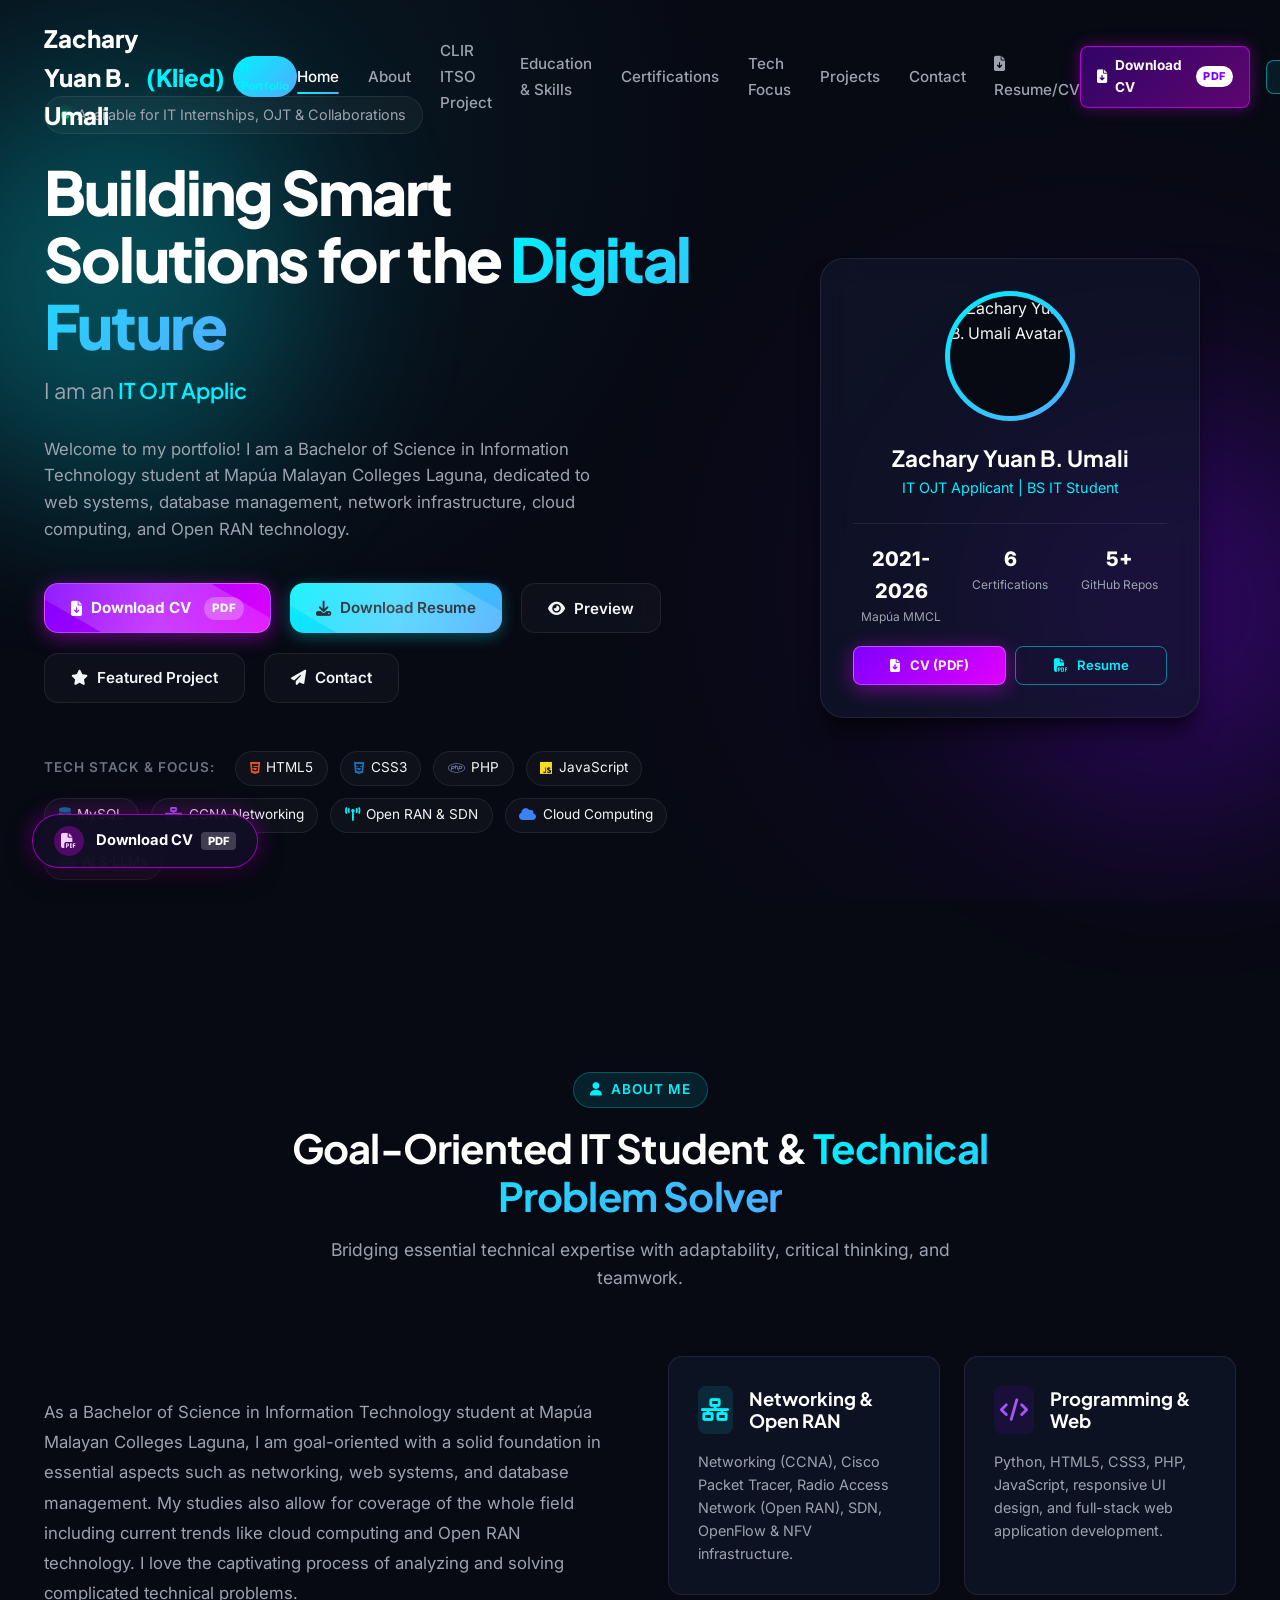
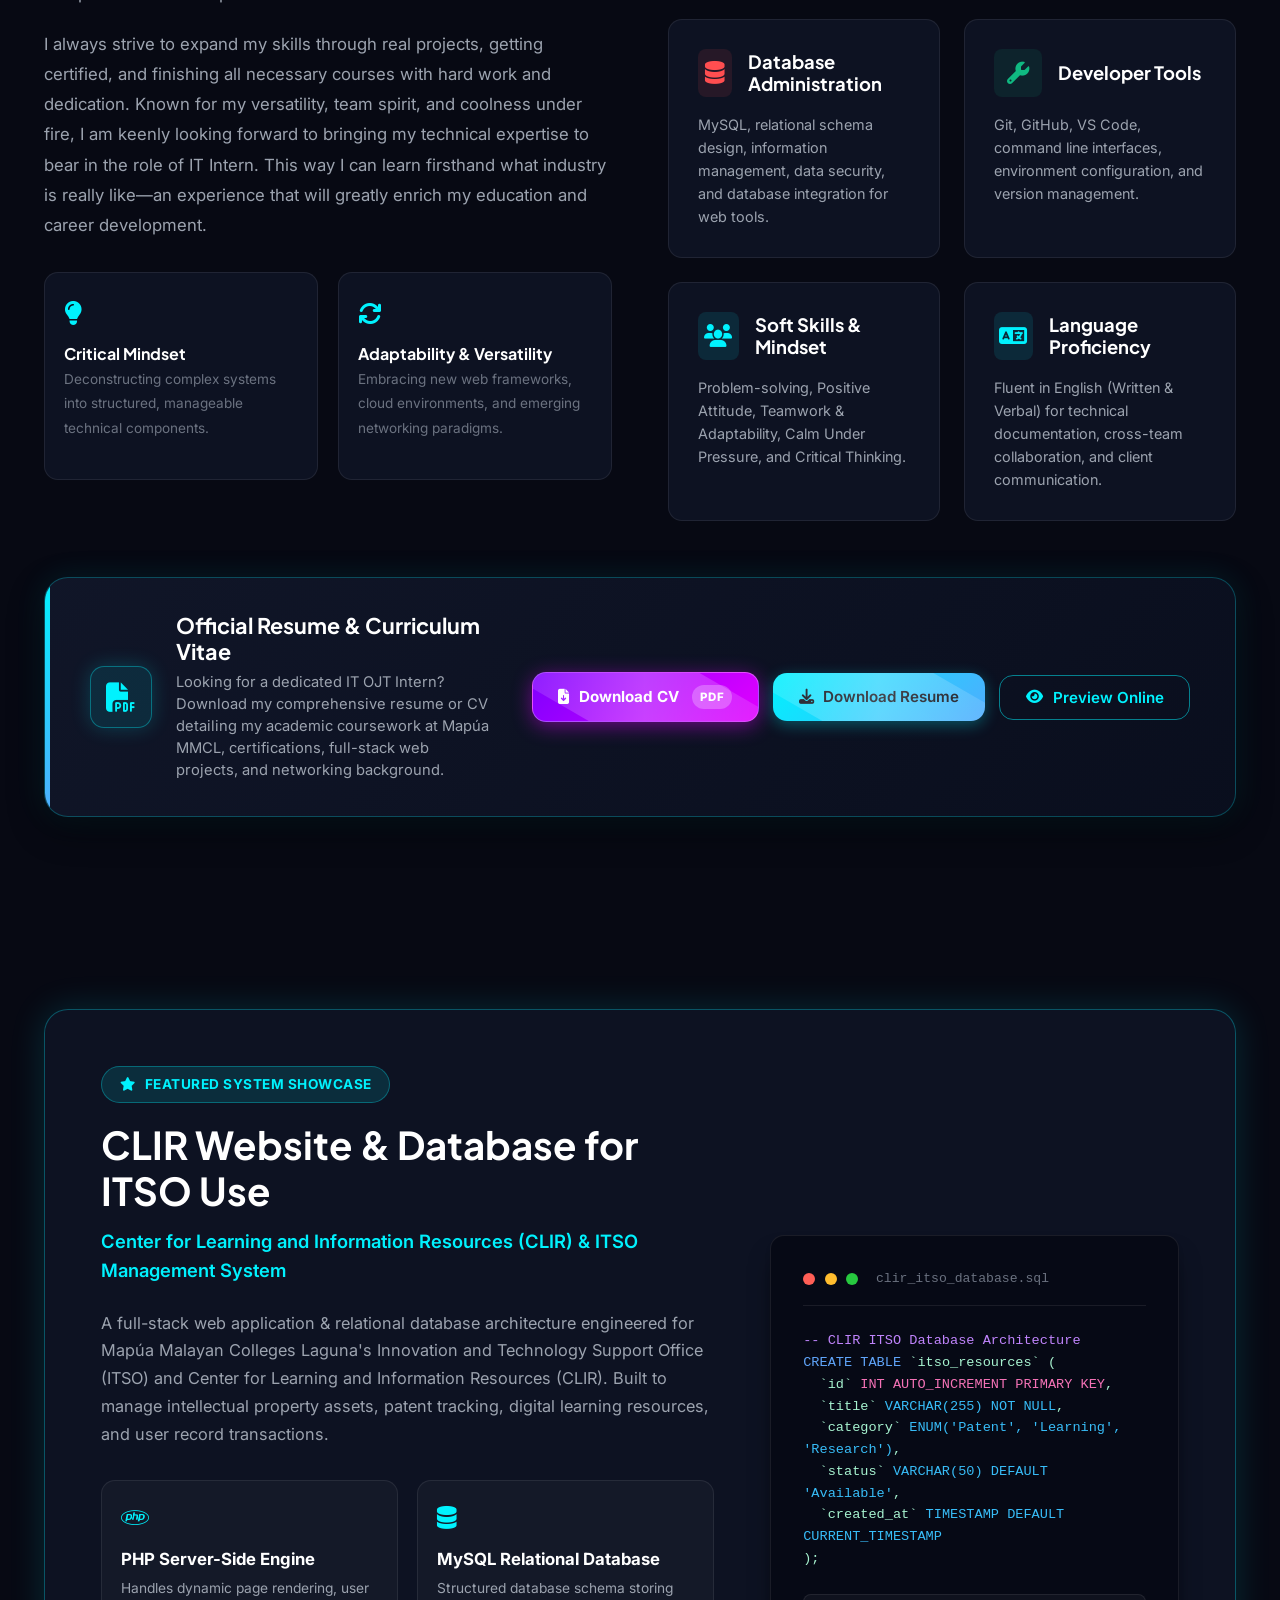
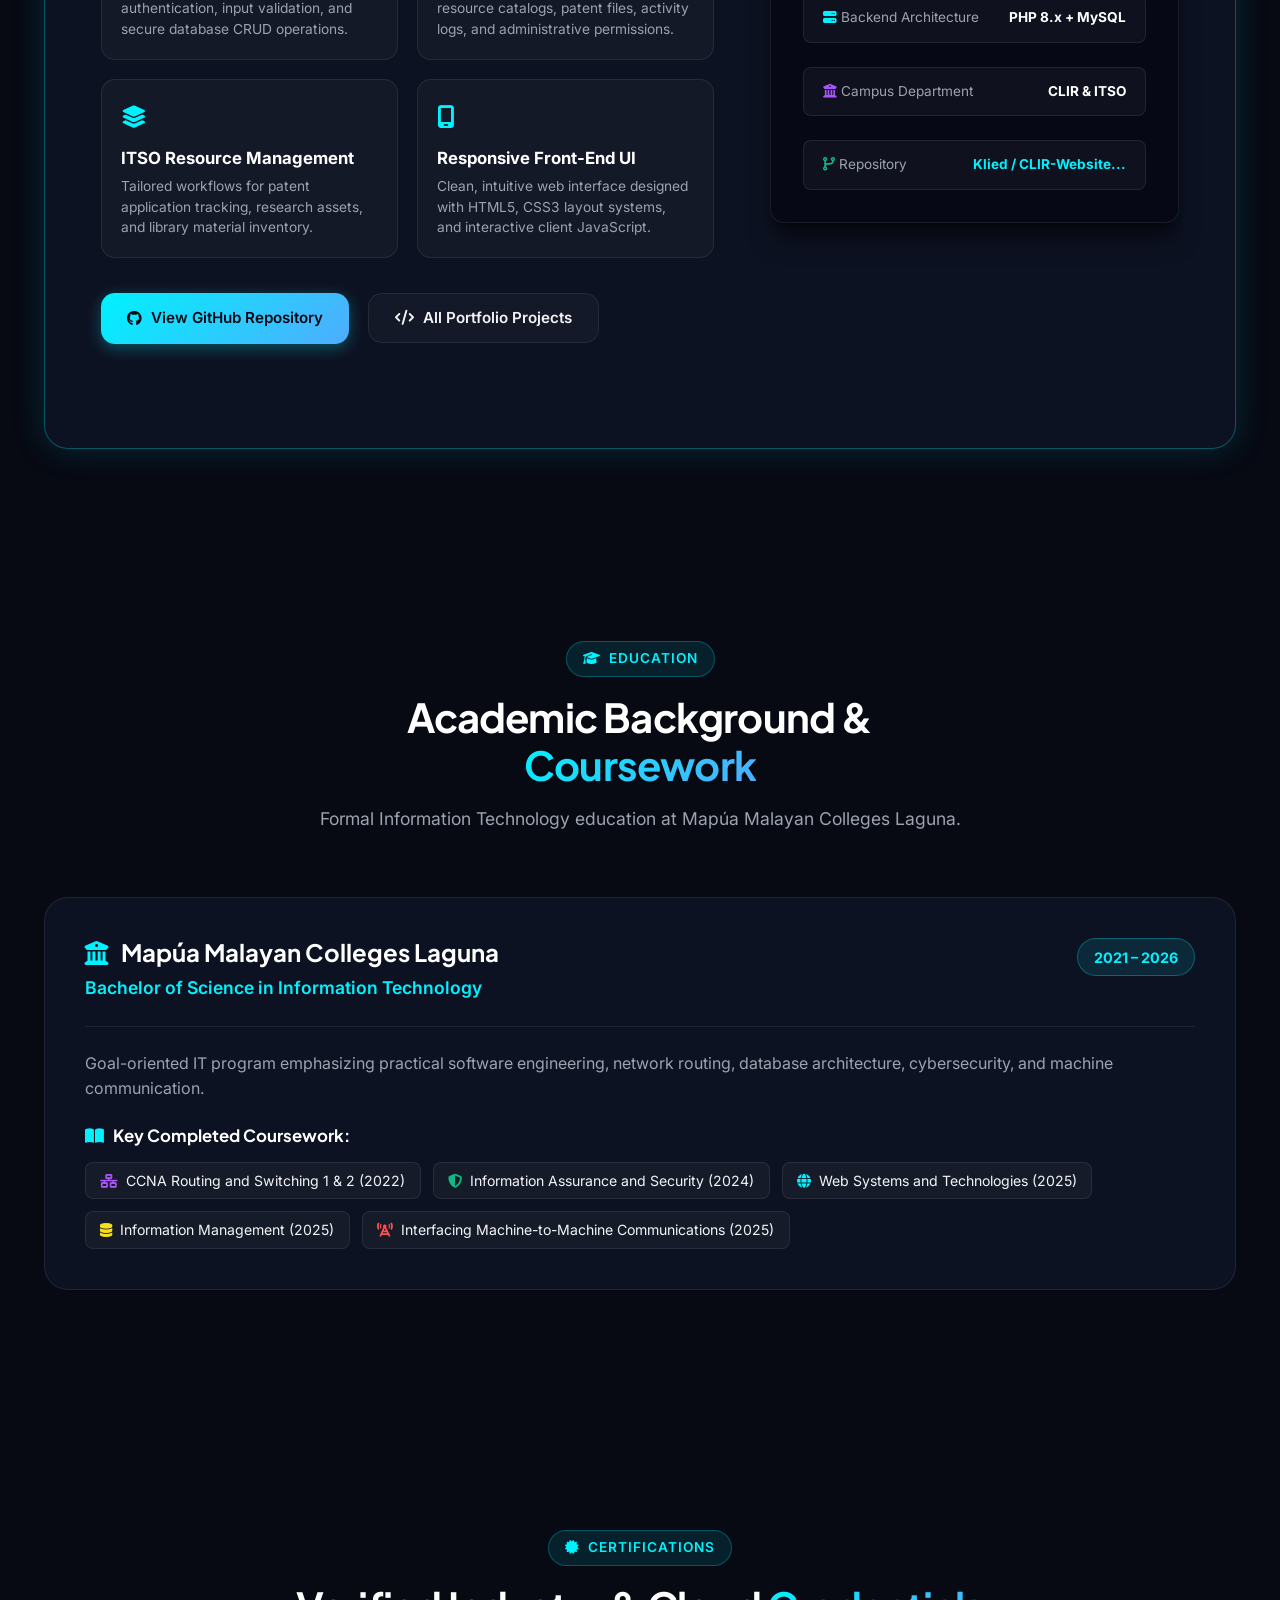
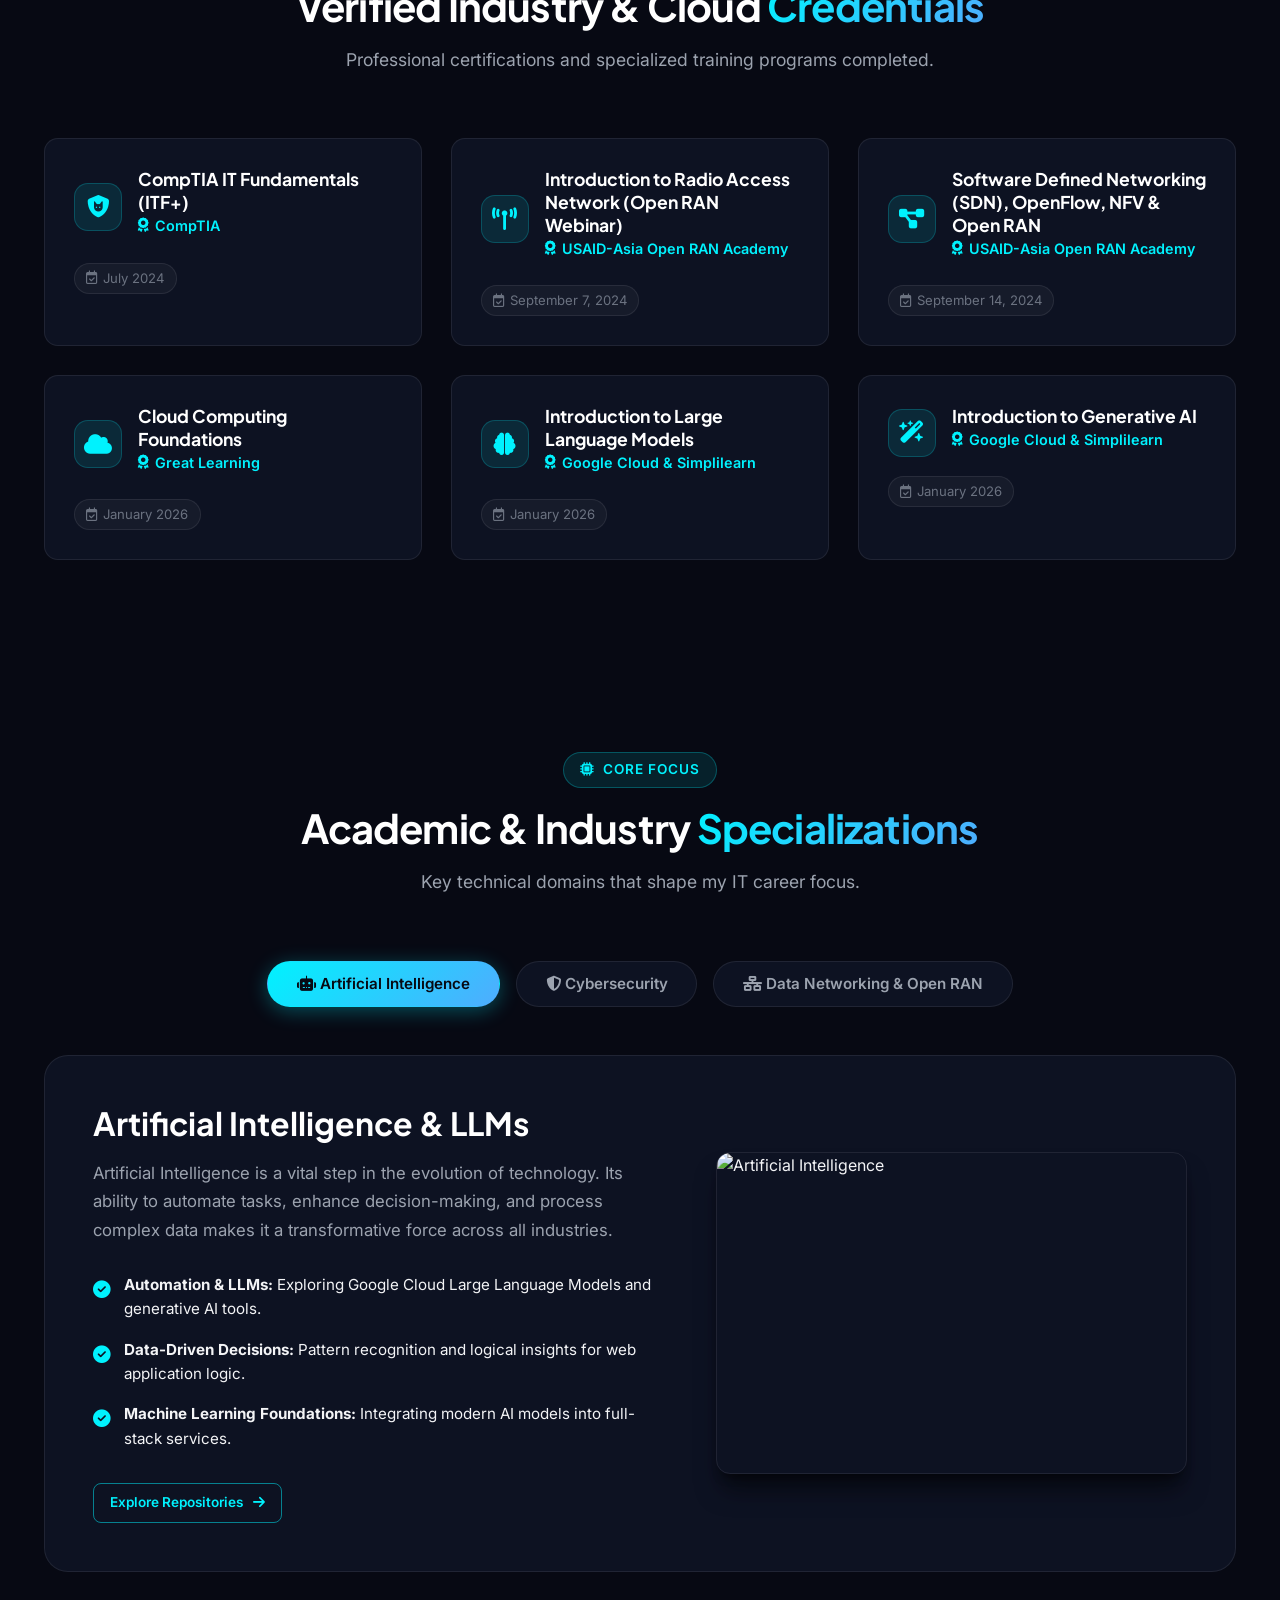
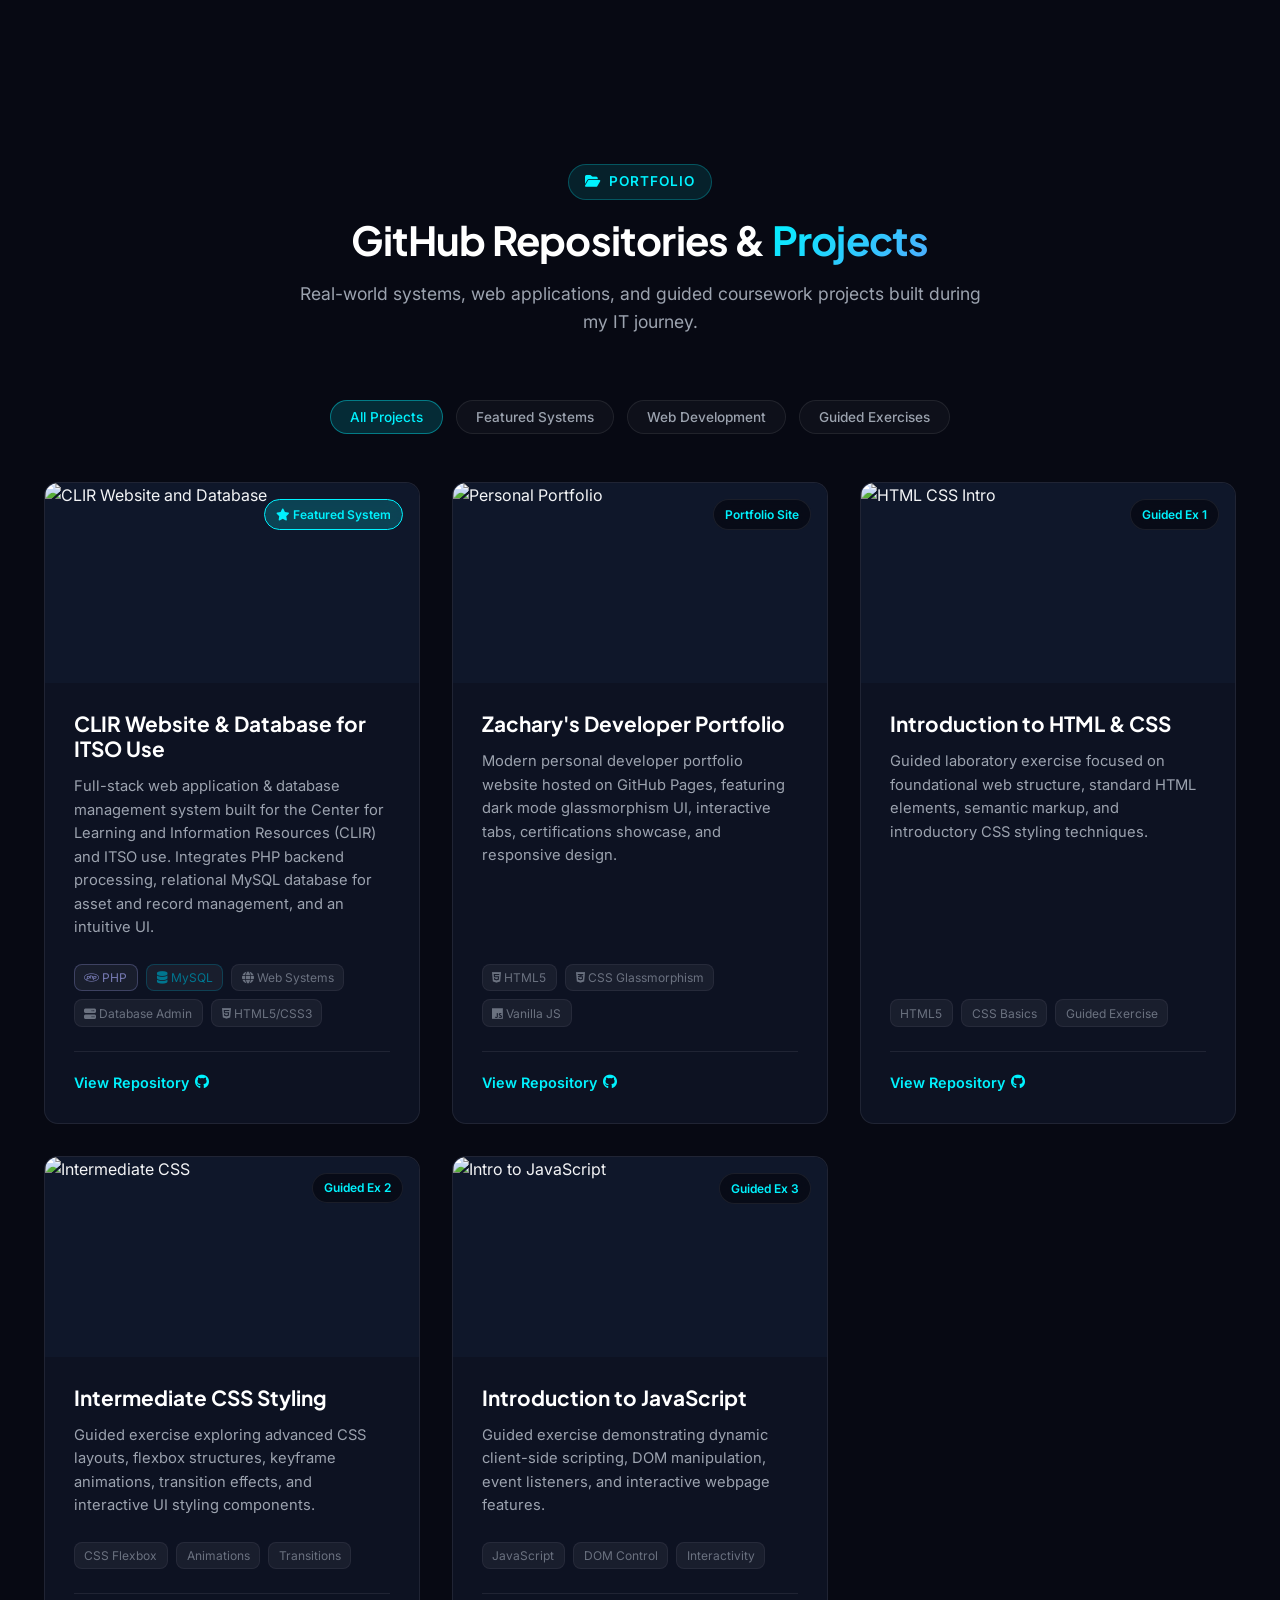
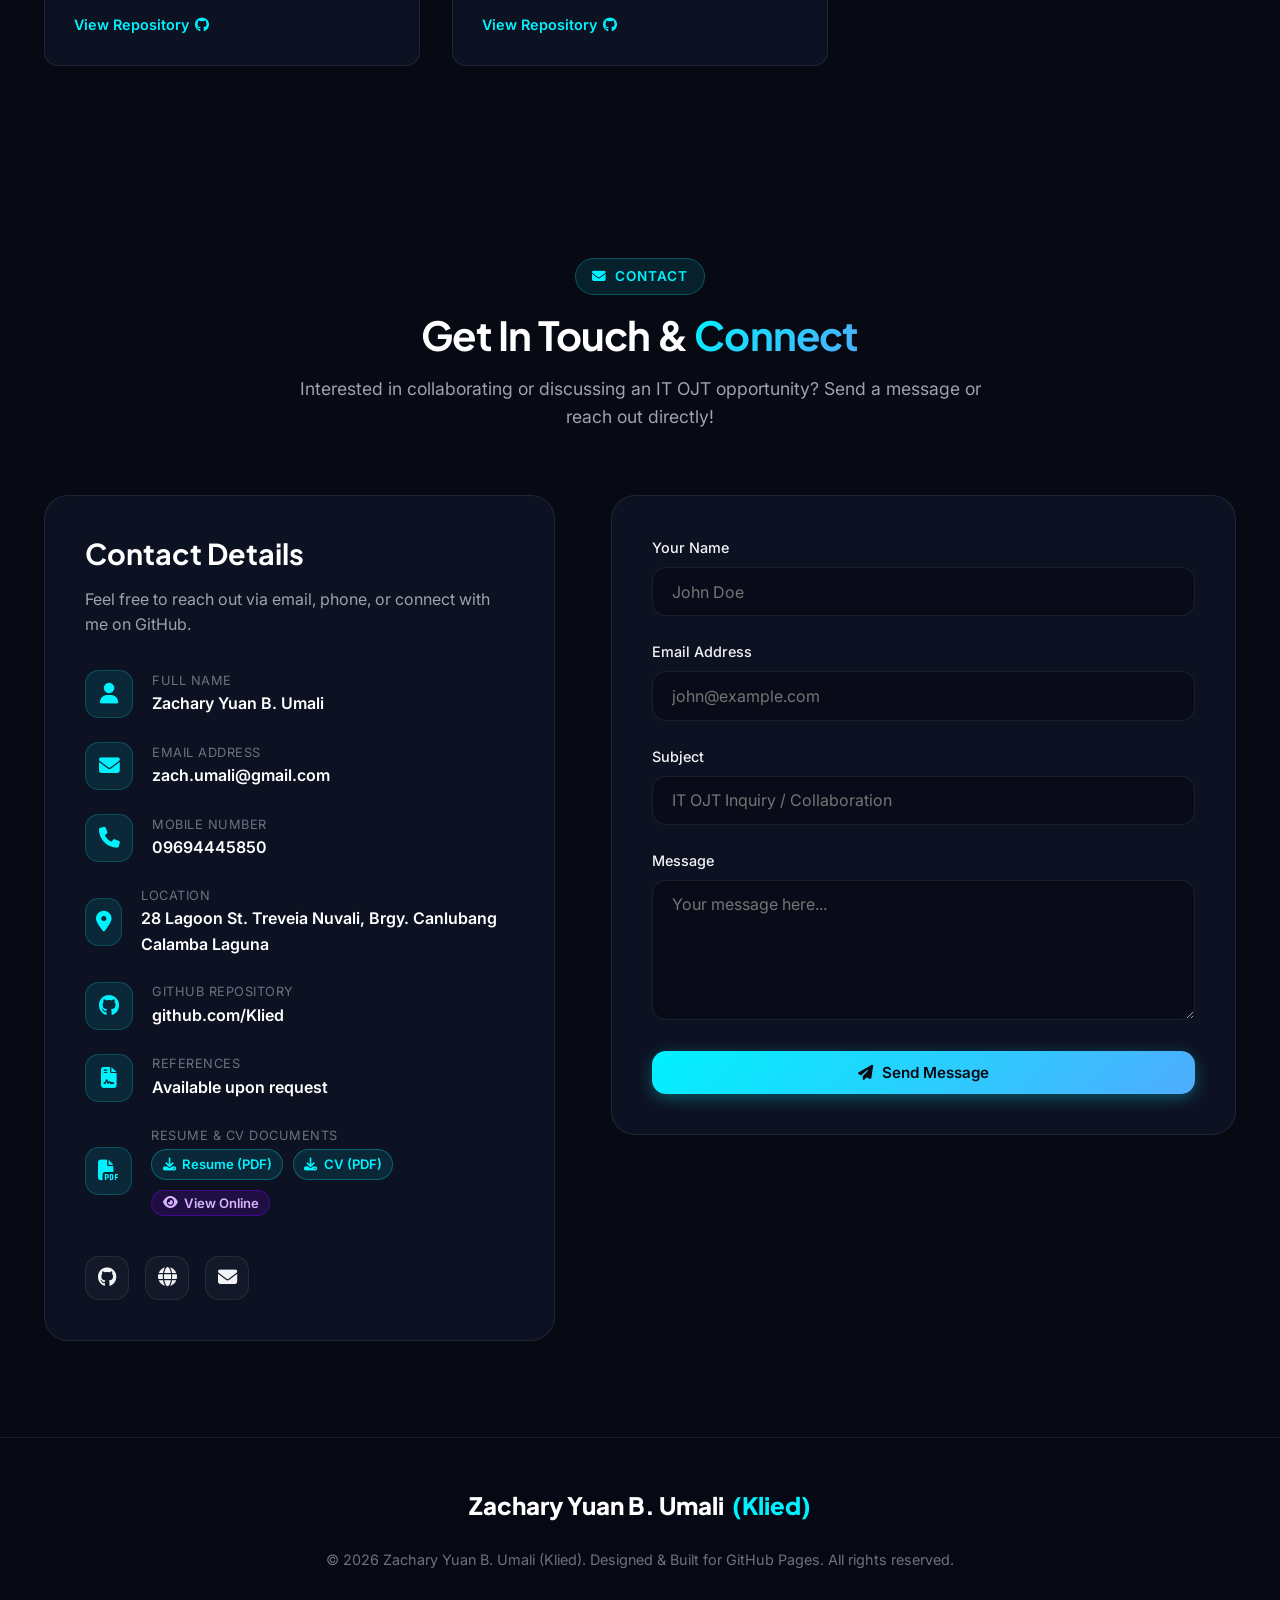
==== commit d3232eef: "commit" ====
--- a/Web/My website.html
+++ b/Web/My website.html
@@ -524,6 +524,151 @@
       margin: 0.4rem 0.5rem;
     }
 
+    /* SPECIAL HIGH-VISIBILITY CV BUTTONS & BADGES */
+    .btn-cv {
+      background: var(--gradient-accent);
+      color: #ffffff !important;
+      box-shadow: 0 4px 20px rgba(225, 0, 255, 0.45);
+      border: 1px solid rgba(255, 255, 255, 0.3);
+      font-weight: 700;
+      position: relative;
+      overflow: hidden;
+      display: inline-flex;
+      align-items: center;
+      gap: 0.6rem;
+    }
+
+    .btn-cv:hover {
+      transform: translateY(-3px) scale(1.03);
+      box-shadow: 0 8px 30px rgba(225, 0, 255, 0.7);
+      color: #ffffff !important;
+    }
+
+    .btn-cv .cv-badge-pill {
+      background: rgba(255, 255, 255, 0.25);
+      color: #ffffff;
+      font-size: 0.72rem;
+      padding: 0.15rem 0.5rem;
+      border-radius: var(--radius-full);
+      font-weight: 800;
+      letter-spacing: 0.5px;
+      margin-left: 0.2rem;
+    }
+
+    .btn-cv-nav {
+      background: linear-gradient(135deg, rgba(127, 0, 255, 0.35) 0%, rgba(225, 0, 255, 0.4) 100%);
+      border: 1.5px solid rgba(225, 0, 255, 0.7);
+      color: #ffffff !important;
+      font-weight: 700;
+      display: inline-flex;
+      align-items: center;
+      gap: 0.45rem;
+      box-shadow: 0 0 16px rgba(225, 0, 255, 0.35);
+      transition: all var(--transition-normal);
+      animation: navPulse 3s infinite;
+    }
+
+    @keyframes navPulse {
+      0%, 100% {
+        box-shadow: 0 0 14px rgba(225, 0, 255, 0.35);
+      }
+      50% {
+        box-shadow: 0 0 25px rgba(225, 0, 255, 0.75);
+      }
+    }
+
+    .btn-cv-nav:hover {
+      background: var(--gradient-accent);
+      color: #ffffff !important;
+      border-color: #ffffff;
+      box-shadow: 0 0 28px rgba(225, 0, 255, 0.85);
+      transform: translateY(-2px) scale(1.04);
+    }
+
+    .nav-cv-badge {
+      background: #ffffff;
+      color: #7f00ff;
+      font-size: 0.68rem;
+      font-weight: 800;
+      padding: 0.1rem 0.45rem;
+      border-radius: var(--radius-full);
+      letter-spacing: 0.5px;
+    }
+
+    /* Floating CV Quick Action Pill */
+    .floating-cv-btn {
+      position: fixed;
+      bottom: 2rem;
+      left: 2rem;
+      z-index: 998;
+      display: inline-flex;
+      align-items: center;
+      gap: 0.75rem;
+      padding: 0.7rem 1.3rem;
+      background: rgba(18, 14, 38, 0.92);
+      backdrop-filter: var(--backdrop-blur);
+      -webkit-backdrop-filter: var(--backdrop-blur);
+      border: 1.5px solid rgba(225, 0, 255, 0.65);
+      border-radius: var(--radius-full);
+      color: #ffffff !important;
+      font-weight: 700;
+      font-size: 0.92rem;
+      box-shadow: 0 8px 25px rgba(0, 0, 0, 0.6), 0 0 22px rgba(225, 0, 255, 0.4);
+      transition: all var(--transition-bounce);
+      text-decoration: none;
+      animation: floatPulse 3.5s ease-in-out infinite;
+    }
+
+    .floating-cv-btn:hover {
+      background: var(--gradient-accent);
+      transform: translateY(-4px) scale(1.05);
+      box-shadow: 0 12px 30px rgba(0, 0, 0, 0.7), 0 0 35px rgba(225, 0, 255, 0.8);
+      border-color: rgba(255, 255, 255, 0.5);
+      color: #ffffff !important;
+    }
+
+    .floating-cv-icon {
+      width: 30px;
+      height: 30px;
+      border-radius: 50%;
+      background: rgba(225, 0, 255, 0.3);
+      display: flex;
+      align-items: center;
+      justify-content: center;
+      font-size: 0.95rem;
+      color: #f5d0fe;
+    }
+
+    .floating-cv-btn:hover .floating-cv-icon {
+      background: rgba(255, 255, 255, 0.25);
+      color: #ffffff;
+    }
+
+    .floating-cv-text small {
+      font-size: 0.7rem;
+      background: rgba(255, 255, 255, 0.2);
+      padding: 0.1rem 0.4rem;
+      border-radius: 4px;
+      margin-left: 0.35rem;
+      font-weight: 800;
+    }
+
+    @keyframes floatPulse {
+      0%, 100% {
+        box-shadow: 0 8px 25px rgba(0, 0, 0, 0.6), 0 0 16px rgba(225, 0, 255, 0.35);
+      }
+      50% {
+        box-shadow: 0 8px 25px rgba(0, 0, 0, 0.6), 0 0 32px rgba(225, 0, 255, 0.75);
+      }
+    }
+
+    .hero-card-actions {
+      display: grid;
+      grid-template-columns: 1fr 1fr;
+      gap: 0.6rem;
+      margin-top: 1.25rem;
+    }
+
     /* Hero card resume action */
     .hero-card-resume-btn {
       width: 100%;
@@ -1710,125 +1855,6 @@
     .project-link:hover {
       text-decoration: underline;
       gap: 0.6rem;
-    }
-
-    /* CAROUSEL */
-    .carousel-container {
-      background: var(--bg-card);
-      border: 1px solid var(--border-glass);
-      border-radius: var(--radius-lg);
-      padding: 2rem;
-      max-width: 960px;
-      margin: 0 auto;
-      position: relative;
-      box-shadow: var(--shadow-lg);
-    }
-
-    .slide-display {
-      position: relative;
-      border-radius: var(--radius-md);
-      overflow: hidden;
-      height: 440px;
-      background: #000;
-    }
-
-    .slide-item {
-      display: none;
-      width: 100%;
-      height: 100%;
-    }
-
-    .slide-item.active {
-      display: block;
-      animation: fadeIn 0.4s ease;
-    }
-
-    .slide-img {
-      width: 100%;
-      height: 100%;
-      object-fit: cover;
-    }
-
-    .slide-caption {
-      position: absolute;
-      bottom: 0;
-      left: 0;
-      width: 100%;
-      padding: 2rem;
-      background: linear-gradient(180deg, transparent 0%, rgba(7, 9, 19, 0.95) 100%);
-      color: #ffffff;
-    }
-
-    .slide-caption-title {
-      font-size: 1.4rem;
-      margin-bottom: 0.3rem;
-    }
-
-    .slide-caption-desc {
-      font-size: 0.95rem;
-      color: var(--text-muted);
-    }
-
-    .slide-nav-btn {
-      position: absolute;
-      top: 50%;
-      transform: translateY(-50%);
-      width: 44px;
-      height: 44px;
-      border-radius: 50%;
-      background: rgba(7, 9, 19, 0.7);
-      backdrop-filter: blur(8px);
-      border: 1px solid var(--border-glass);
-      color: #ffffff;
-      font-size: 1.2rem;
-      display: flex;
-      align-items: center;
-      justify-content: center;
-      transition: all var(--transition-fast);
-      z-index: 10;
-    }
-
-    .slide-nav-btn:hover {
-      background: var(--primary-cyan);
-      color: #070913;
-    }
-
-    .slide-prev {
-      left: 1rem;
-    }
-
-    .slide-next {
-      right: 1rem;
-    }
-
-    .thumbnails-row {
-      display: grid;
-      grid-template-columns: repeat(6, 1fr);
-      gap: 0.8rem;
-      margin-top: 1.5rem;
-    }
-
-    .thumb-item {
-      height: 75px;
-      border-radius: var(--radius-sm);
-      overflow: hidden;
-      cursor: pointer;
-      border: 2px solid transparent;
-      opacity: 0.6;
-      transition: all var(--transition-fast);
-    }
-
-    .thumb-item:hover,
-    .thumb-item.active {
-      opacity: 1;
-      border-color: var(--primary-cyan);
-      transform: scale(1.03);
-    }
-
-    .thumb-img {
-      width: 100%;
-      height: 100%;
-      object-fit: cover;
     }
 
     /* CONTACT & FOOTER */
@@ -2092,14 +2118,6 @@
         font-size: 2rem;
       }
 
-      .slide-display {
-        height: 280px;
-      }
-
-      .thumbnails-row {
-        grid-template-columns: repeat(3, 1fr);
-      }
-
       .resume-cta-banner {
         flex-direction: column;
         align-items: flex-start;
@@ -2170,20 +2188,33 @@
         <li><a href="#certifications" class="nav-link">Certifications</a></li>
         <li><a href="#focus" class="nav-link">Tech Focus</a></li>
         <li><a href="#projects" class="nav-link">Projects</a></li>
-        <li><a href="#hobbies" class="nav-link">Beyond Code</a></li>
         <li><a href="#contact" class="nav-link">Contact</a></li>
         <li><a href="assets/Zachary_Yuan_Umali_Resume.pdf" download="Zachary_Yuan_Umali_Resume.pdf" class="nav-link"><i
               class="fa-solid fa-file-arrow-down"></i> Resume/CV</a></li>
       </ul>
 
       <div class="nav-actions">
+        <!-- Direct High-Visibility CV Button -->
+        <a href="assets/Zachary_Yuan_Umali_CV.pdf" download="Zachary_Yuan_Umali_CV.pdf" class="btn btn-cv-nav btn-sm"
+          id="navDirectCvBtn" title="Download Official Curriculum Vitae (PDF)">
+          <i class="fa-solid fa-file-arrow-down"></i> Download CV <span class="nav-cv-badge">PDF</span>
+        </a>
+
         <!-- Resume & CV Dropdown -->
         <div class="resume-dropdown" id="navResumeDropdown">
           <button type="button" class="btn btn-outline btn-sm resume-dropdown-btn" id="resumeNavBtn"
             aria-expanded="false" aria-haspopup="true">
-            <i class="fa-solid fa-file-arrow-down"></i> Resume / CV <i class="fa-solid fa-chevron-down caret-icon"></i>
+            <i class="fa-solid fa-folder-open"></i> Documents <i class="fa-solid fa-chevron-down caret-icon"></i>
           </button>
           <div class="resume-dropdown-menu" id="resumeNavMenu">
+            <a href="assets/Zachary_Yuan_Umali_CV.pdf" download="Zachary_Yuan_Umali_CV.pdf"
+              class="resume-dropdown-item" style="background: rgba(225, 0, 255, 0.1);">
+              <i class="fa-solid fa-file-lines" style="color: var(--accent-pink);"></i>
+              <div class="resume-dropdown-text">
+                <strong style="color: #f5d0fe;">Download CV</strong>
+                <span>Curriculum Vitae (PDF)</span>
+              </div>
+            </a>
             <a href="assets/Zachary_Yuan_Umali_Resume.pdf" download="Zachary_Yuan_Umali_Resume.pdf"
               class="resume-dropdown-item">
               <i class="fa-solid fa-file-pdf"></i>
@@ -2192,20 +2223,12 @@
                 <span>Official PDF (IT OJT Applicant)</span>
               </div>
             </a>
-            <a href="assets/Zachary_Yuan_Umali_CV.pdf" download="Zachary_Yuan_Umali_CV.pdf"
-              class="resume-dropdown-item">
-              <i class="fa-solid fa-file-lines"></i>
-              <div class="resume-dropdown-text">
-                <strong>Download CV</strong>
-                <span>Curriculum Vitae (PDF)</span>
-              </div>
-            </a>
             <div class="resume-dropdown-divider"></div>
             <button type="button" class="resume-dropdown-item open-preview-btn"
               data-doc-title="Zachary Yuan B. Umali - Resume & CV">
               <i class="fa-solid fa-eye"></i>
               <div class="resume-dropdown-text">
-                <strong>Preview Document</strong>
+                <strong>Preview Documents</strong>
                 <span>Interactive In-Browser Viewer</span>
               </div>
             </button>
@@ -2246,13 +2269,13 @@
         </p>
 
         <div class="hero-buttons">
+          <a href="assets/Zachary_Yuan_Umali_CV.pdf" download="Zachary_Yuan_Umali_CV.pdf" class="btn btn-cv btn-glow"
+            id="heroDownloadCvBtn" title="Download Zachary's Official Curriculum Vitae">
+            <i class="fa-solid fa-file-arrow-down"></i> Download CV <span class="cv-badge-pill">PDF</span>
+          </a>
           <a href="assets/Zachary_Yuan_Umali_Resume.pdf" download="Zachary_Yuan_Umali_Resume.pdf"
             class="btn btn-primary btn-glow" id="heroDownloadResumeBtn">
             <i class="fa-solid fa-download"></i> Download Resume
-          </a>
-          <a href="assets/Zachary_Yuan_Umali_CV.pdf" download="Zachary_Yuan_Umali_CV.pdf" class="btn btn-secondary"
-            id="heroDownloadCvBtn">
-            <i class="fa-solid fa-file-pdf"></i> Download CV
           </a>
           <button type="button" class="btn btn-secondary open-preview-btn" title="Preview Resume & CV">
             <i class="fa-solid fa-eye"></i> Preview
@@ -2306,10 +2329,16 @@
             </div>
           </div>
 
-          <a href="assets/Zachary_Yuan_Umali_Resume.pdf" download="Zachary_Yuan_Umali_Resume.pdf"
-            class="btn btn-outline btn-sm hero-card-resume-btn">
-            <i class="fa-solid fa-file-arrow-down"></i> Download Resume / CV
-          </a>
+          <div class="hero-card-actions">
+            <a href="assets/Zachary_Yuan_Umali_CV.pdf" download="Zachary_Yuan_Umali_CV.pdf"
+              class="btn btn-cv btn-sm" style="font-size: 0.82rem; padding: 0.5rem 0.6rem; justify-content: center;">
+              <i class="fa-solid fa-file-arrow-down"></i> CV (PDF)
+            </a>
+            <a href="assets/Zachary_Yuan_Umali_Resume.pdf" download="Zachary_Yuan_Umali_Resume.pdf"
+              class="btn btn-outline btn-sm" style="font-size: 0.82rem; padding: 0.5rem 0.6rem; justify-content: center;">
+              <i class="fa-solid fa-file-pdf"></i> Resume
+            </a>
+          </div>
         </div>
       </div>
     </div>
@@ -2443,12 +2472,13 @@
           </div>
         </div>
         <div class="resume-cta-actions">
+          <a href="assets/Zachary_Yuan_Umali_CV.pdf" download="Zachary_Yuan_Umali_CV.pdf" class="btn btn-cv btn-glow"
+            title="Download Official Curriculum Vitae">
+            <i class="fa-solid fa-file-arrow-down"></i> Download CV <span class="cv-badge-pill">PDF</span>
+          </a>
           <a href="assets/Zachary_Yuan_Umali_Resume.pdf" download="Zachary_Yuan_Umali_Resume.pdf"
             class="btn btn-primary btn-glow">
             <i class="fa-solid fa-download"></i> Download Resume
-          </a>
-          <a href="assets/Zachary_Yuan_Umali_CV.pdf" download="Zachary_Yuan_Umali_CV.pdf" class="btn btn-secondary">
-            <i class="fa-solid fa-file-lines"></i> Download CV
           </a>
           <button type="button" class="btn btn-outline open-preview-btn">
             <i class="fa-solid fa-eye"></i> Preview Online
@@ -2999,119 +3029,6 @@
                 View Repository <i class="fa-brands fa-github"></i>
               </a>
             </div>
-          </div>
-        </div>
-      </div>
-    </div>
-  </section>
-
-  <!-- BEYOND CODE (HOBBIES & GALLERY) -->
-  <section id="hobbies" class="section">
-    <div class="container">
-      <div class="section-header">
-        <span class="section-tag"><i class="fa-solid fa-gamepad"></i> Beyond Code</span>
-        <h2 class="section-title">Personal Interests & <span class="text-gradient-purple">Passions</span></h2>
-        <p class="section-subtitle">Gaming memories, anime sci-fi, and manhwa series that fuel my creativity.</p>
-      </div>
-
-      <!-- Carousel Showcase -->
-      <div class="carousel-container">
-        <div class="slide-display">
-          <!-- Slide 1 -->
-          <div class="slide-item active">
-            <img src="https://i.pinimg.com/originals/9a/ff/0f/9aff0fe07a1db674923cf51e80e662ed.gif"
-              alt="Kazuha Genshin Impact" class="slide-img">
-            <div class="slide-caption">
-              <h4 class="slide-caption-title">Kaedehara Kazuha - Genshin Impact</h4>
-              <p class="slide-caption-desc">Favorite character in Genshin Impact, known for anemo fluidity and
-                unforgettable backstory.</p>
-            </div>
-          </div>
-
-          <!-- Slide 2 -->
-          <div class="slide-item">
-            <img src="https://i.makeagif.com/media/2-23-2022/BVoCia.gif" alt="Raiden Shogun Genshin Impact"
-              class="slide-img">
-            <div class="slide-caption">
-              <h4 class="slide-caption-title">Raiden Shogun - God of Thunder</h4>
-              <p class="slide-caption-desc">Stunning design and immense presence. Genshin Impact remains easily in my
-                top 3 favorite games.</p>
-            </div>
-          </div>
-
-          <!-- Slide 3 -->
-          <div class="slide-item">
-            <img src="https://i.pinimg.com/originals/7b/e0/72/7be0723f27b098c9311164ef4246a5d7.gif"
-              alt="Solo Leveling Manhwa" class="slide-img">
-            <div class="slide-caption">
-              <h4 class="slide-caption-title">Solo Leveling Manhwa (Sung Jin-Woo)</h4>
-              <p class="slide-caption-desc">A masterpiece manhwa rated 10/10 in story and artwork. One of the first
-                manhwas I followed from chapter 1.</p>
-            </div>
-          </div>
-
-          <!-- Slide 4 -->
-          <div class="slide-item">
-            <img src="https://i.makeagif.com/media/1-26-2022/BKhEPs.gif" alt="Jett Valorant" class="slide-img">
-            <div class="slide-caption">
-              <h4 class="slide-caption-title">Jett - Valorant Tactical Shooter</h4>
-              <p class="slide-caption-desc">Fast-paced competitive gaming that sharpens quick decision making and
-                reflexes.</p>
-            </div>
-          </div>
-
-          <!-- Slide 5 -->
-          <div class="slide-item">
-            <img
-              src="https://i0.wp.com/anitrendz.net/news/wp-content/uploads/2023/10/mobilesuitgundamseedfreedom_mechavisual-1-e1696476356788.jpg"
-              alt="Gundam Seed Freedom" class="slide-img">
-            <div class="slide-caption">
-              <h4 class="slide-caption-title">Mobile Suit Gundam Seed Freedom</h4>
-              <p class="slide-caption-desc">Sci-fi action anime has been a childhood favorite. Gundam Seed and Seed
-                Destiny hold special nostalgia.</p>
-            </div>
-          </div>
-
-          <!-- Slide 6 -->
-          <div class="slide-item">
-            <img src="https://i.makeagif.com/media/4-29-2023/3sBIQW.gif" alt="Build Strike Gundam" class="slide-img">
-            <div class="slide-caption">
-              <h4 class="slide-caption-title">Build Strike Gundam</h4>
-              <p class="slide-caption-desc">Capturing the spirit of mecha engineering, customization, and high-energy
-                battle scenes.</p>
-            </div>
-          </div>
-
-          <!-- Controls -->
-          <button class="slide-nav-btn slide-prev" aria-label="Previous Slide"><i
-              class="fa-solid fa-chevron-left"></i></button>
-          <button class="slide-nav-btn slide-next" aria-label="Next Slide"><i
-              class="fa-solid fa-chevron-right"></i></button>
-        </div>
-
-        <!-- Thumbnails Row -->
-        <div class="thumbnails-row">
-          <div class="thumb-item active">
-            <img src="https://i.pinimg.com/originals/9a/ff/0f/9aff0fe07a1db674923cf51e80e662ed.gif" alt="Thumb 1"
-              class="thumb-img">
-          </div>
-          <div class="thumb-item">
-            <img src="https://i.makeagif.com/media/2-23-2022/BVoCia.gif" alt="Thumb 2" class="thumb-img">
-          </div>
-          <div class="thumb-item">
-            <img src="https://i.pinimg.com/originals/7b/e0/72/7be0723f27b098c9311164ef4246a5d7.gif" alt="Thumb 3"
-              class="thumb-img">
-          </div>
-          <div class="thumb-item">
-            <img src="https://i.makeagif.com/media/1-26-2022/BKhEPs.gif" alt="Thumb 4" class="thumb-img">
-          </div>
-          <div class="thumb-item">
-            <img
-              src="https://i0.wp.com/anitrendz.net/news/wp-content/uploads/2023/10/mobilesuitgundamseedfreedom_mechavisual-1-e1696476356788.jpg"
-              alt="Thumb 5" class="thumb-img">
-          </div>
-          <div class="thumb-item">
-            <img src="https://i.makeagif.com/media/4-29-2023/3sBIQW.gif" alt="Thumb 6" class="thumb-img">
           </div>
         </div>
       </div>
@@ -3265,6 +3182,13 @@
     </div>
   </footer>
 
+  <!-- Floating Easy-to-Spot Download CV Widget -->
+  <a href="assets/Zachary_Yuan_Umali_CV.pdf" download="Zachary_Yuan_Umali_CV.pdf" class="floating-cv-btn" id="floatingCvBtn"
+    title="Download Zachary's Official CV (PDF)">
+    <span class="floating-cv-icon"><i class="fa-solid fa-file-pdf"></i></span>
+    <span class="floating-cv-text">Download CV <small>PDF</small></span>
+  </a>
+
   <!-- Floating Back to Top -->
   <div id="backToTop" class="back-to-top" aria-label="Back to Top">
     <i class="fa-solid fa-arrow-up"></i>
@@ -3283,13 +3207,13 @@
           </div>
         </div>
         <div class="resume-modal-actions">
+          <a href="assets/Zachary_Yuan_Umali_CV.pdf" download="Zachary_Yuan_Umali_CV.pdf"
+            class="btn btn-cv btn-sm" id="modalDownloadCV">
+            <i class="fa-solid fa-file-arrow-down"></i> CV (PDF)
+          </a>
           <a href="assets/Zachary_Yuan_Umali_Resume.pdf" download="Zachary_Yuan_Umali_Resume.pdf"
             class="btn btn-primary btn-sm" id="modalDownloadResume">
             <i class="fa-solid fa-download"></i> Resume
-          </a>
-          <a href="assets/Zachary_Yuan_Umali_CV.pdf" download="Zachary_Yuan_Umali_CV.pdf"
-            class="btn btn-secondary btn-sm" id="modalDownloadCV">
-            <i class="fa-solid fa-download"></i> CV
           </a>
           <a href="assets/Zachary_Yuan_Umali_Resume.pdf" target="_blank" rel="noopener" class="modal-tool-btn"
             title="Open in New Tab" aria-label="Open in New Tab">
@@ -3314,7 +3238,6 @@
       initTypewriter();
       initFocusTabs();
       initProjectFilters();
-      initCarousel();
       initContactForm();
       initBackToTop();
       initScrollSpy();
@@ -3439,68 +3362,7 @@
       });
     }
 
-    /* 5. CAROUSEL SHOWCASE */
-    let currentSlideIndex = 0;
-    let autoSlideTimer = null;
-
-    function initCarousel() {
-      const slides = document.querySelectorAll('.slide-item');
-      const thumbs = document.querySelectorAll('.thumb-item');
-      const prevBtn = document.querySelector('.slide-prev');
-      const nextBtn = document.querySelector('.slide-next');
-
-      if (slides.length === 0) return;
-
-      function showSlide(index) {
-        if (index >= slides.length) currentSlideIndex = 0;
-        else if (index < 0) currentSlideIndex = slides.length - 1;
-        else currentSlideIndex = index;
-
-        slides.forEach(slide => slide.classList.remove('active'));
-        thumbs.forEach(thumb => thumb.classList.remove('active'));
-
-        slides[currentSlideIndex].classList.add('active');
-        if (thumbs[currentSlideIndex]) {
-          thumbs[currentSlideIndex].classList.add('active');
-        }
-      }
-
-      if (prevBtn) {
-        prevBtn.addEventListener('click', () => {
-          showSlide(currentSlideIndex - 1);
-          resetAutoSlide();
-        });
-      }
-
-      if (nextBtn) {
-        nextBtn.addEventListener('click', () => {
-          showSlide(currentSlideIndex + 1);
-          resetAutoSlide();
-        });
-      }
-
-      thumbs.forEach((thumb, i) => {
-        thumb.addEventListener('click', () => {
-          showSlide(i);
-          resetAutoSlide();
-        });
-      });
-
-      function startAutoSlide() {
-        autoSlideTimer = setInterval(() => {
-          showSlide(currentSlideIndex + 1);
-        }, 5000);
-      }
-
-      function resetAutoSlide() {
-        clearInterval(autoSlideTimer);
-        startAutoSlide();
-      }
-
-      startAutoSlide();
-    }
-
-    /* 6. CONTACT FORM & TOAST */
+    /* 5. CONTACT FORM & TOAST */
     function initContactForm() {
       const contactForm = document.getElementById('contactForm');
       const toast = document.getElementById('toastNotification');
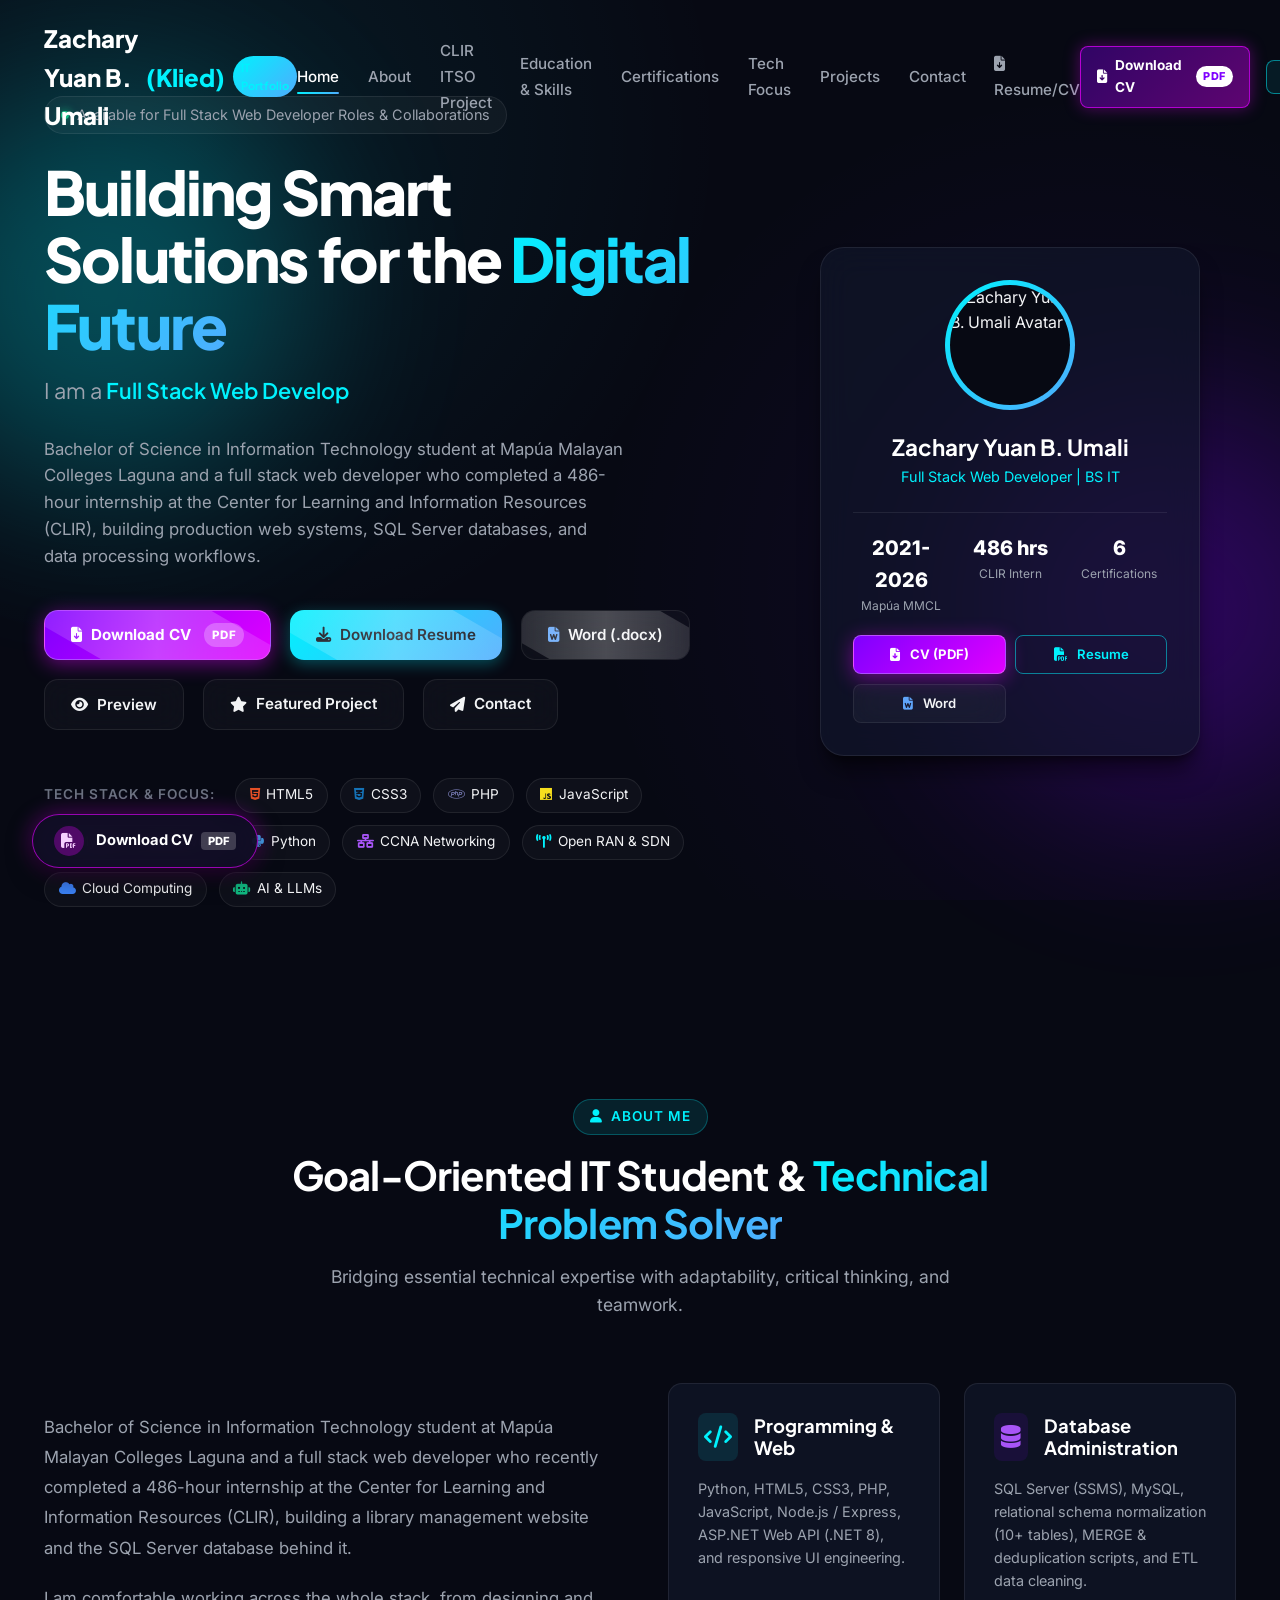
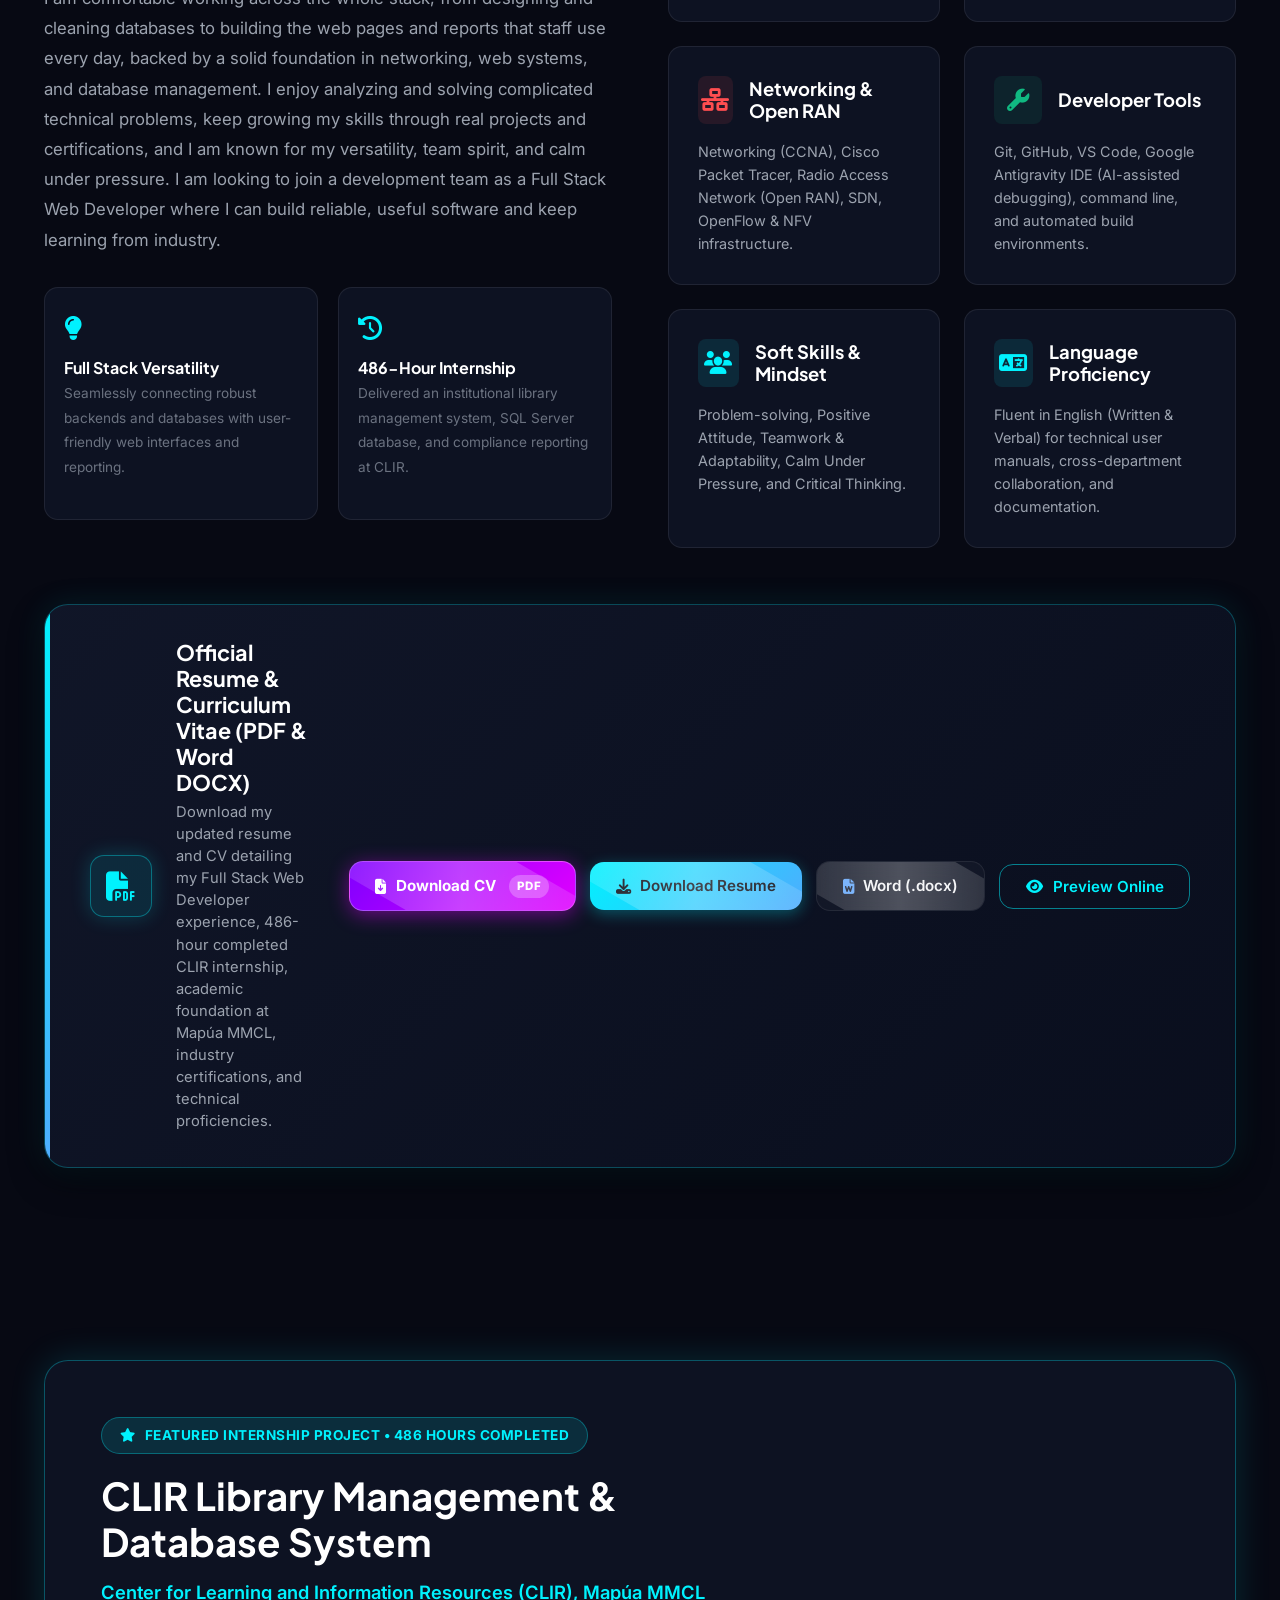
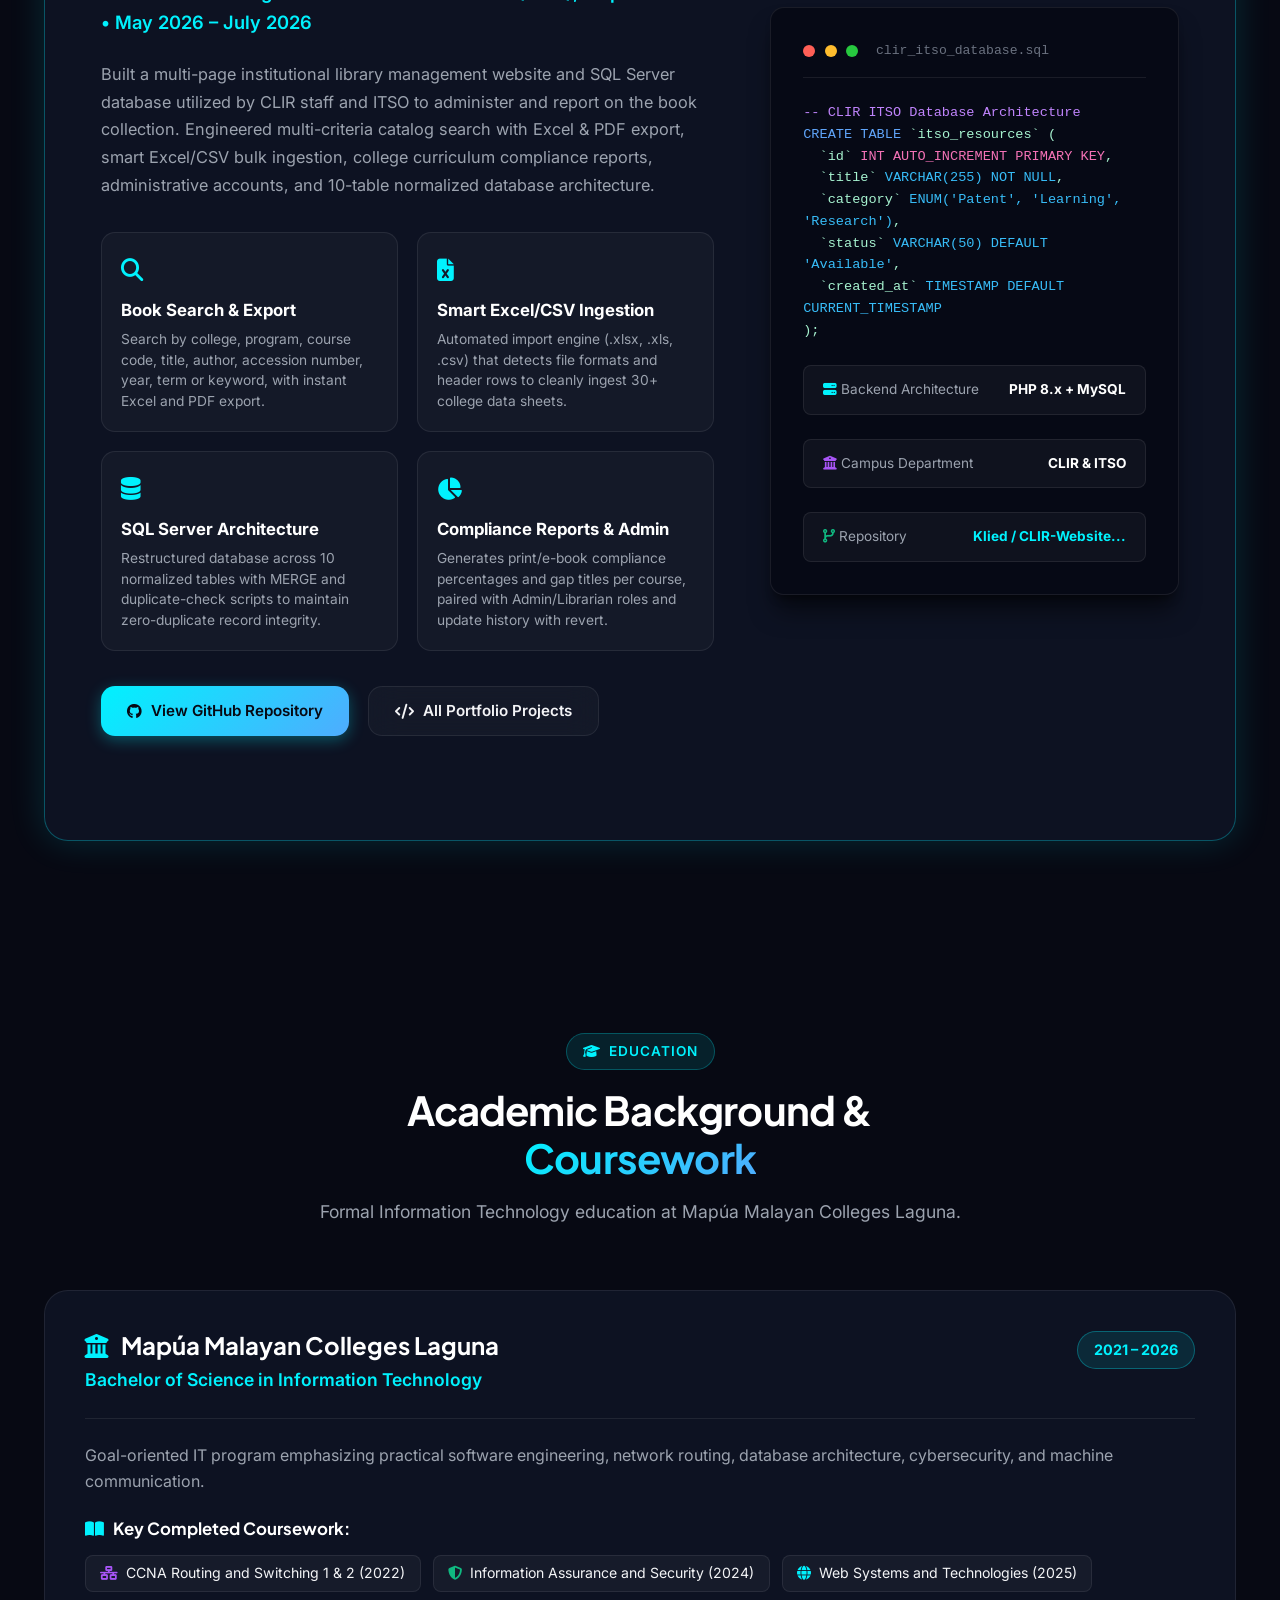
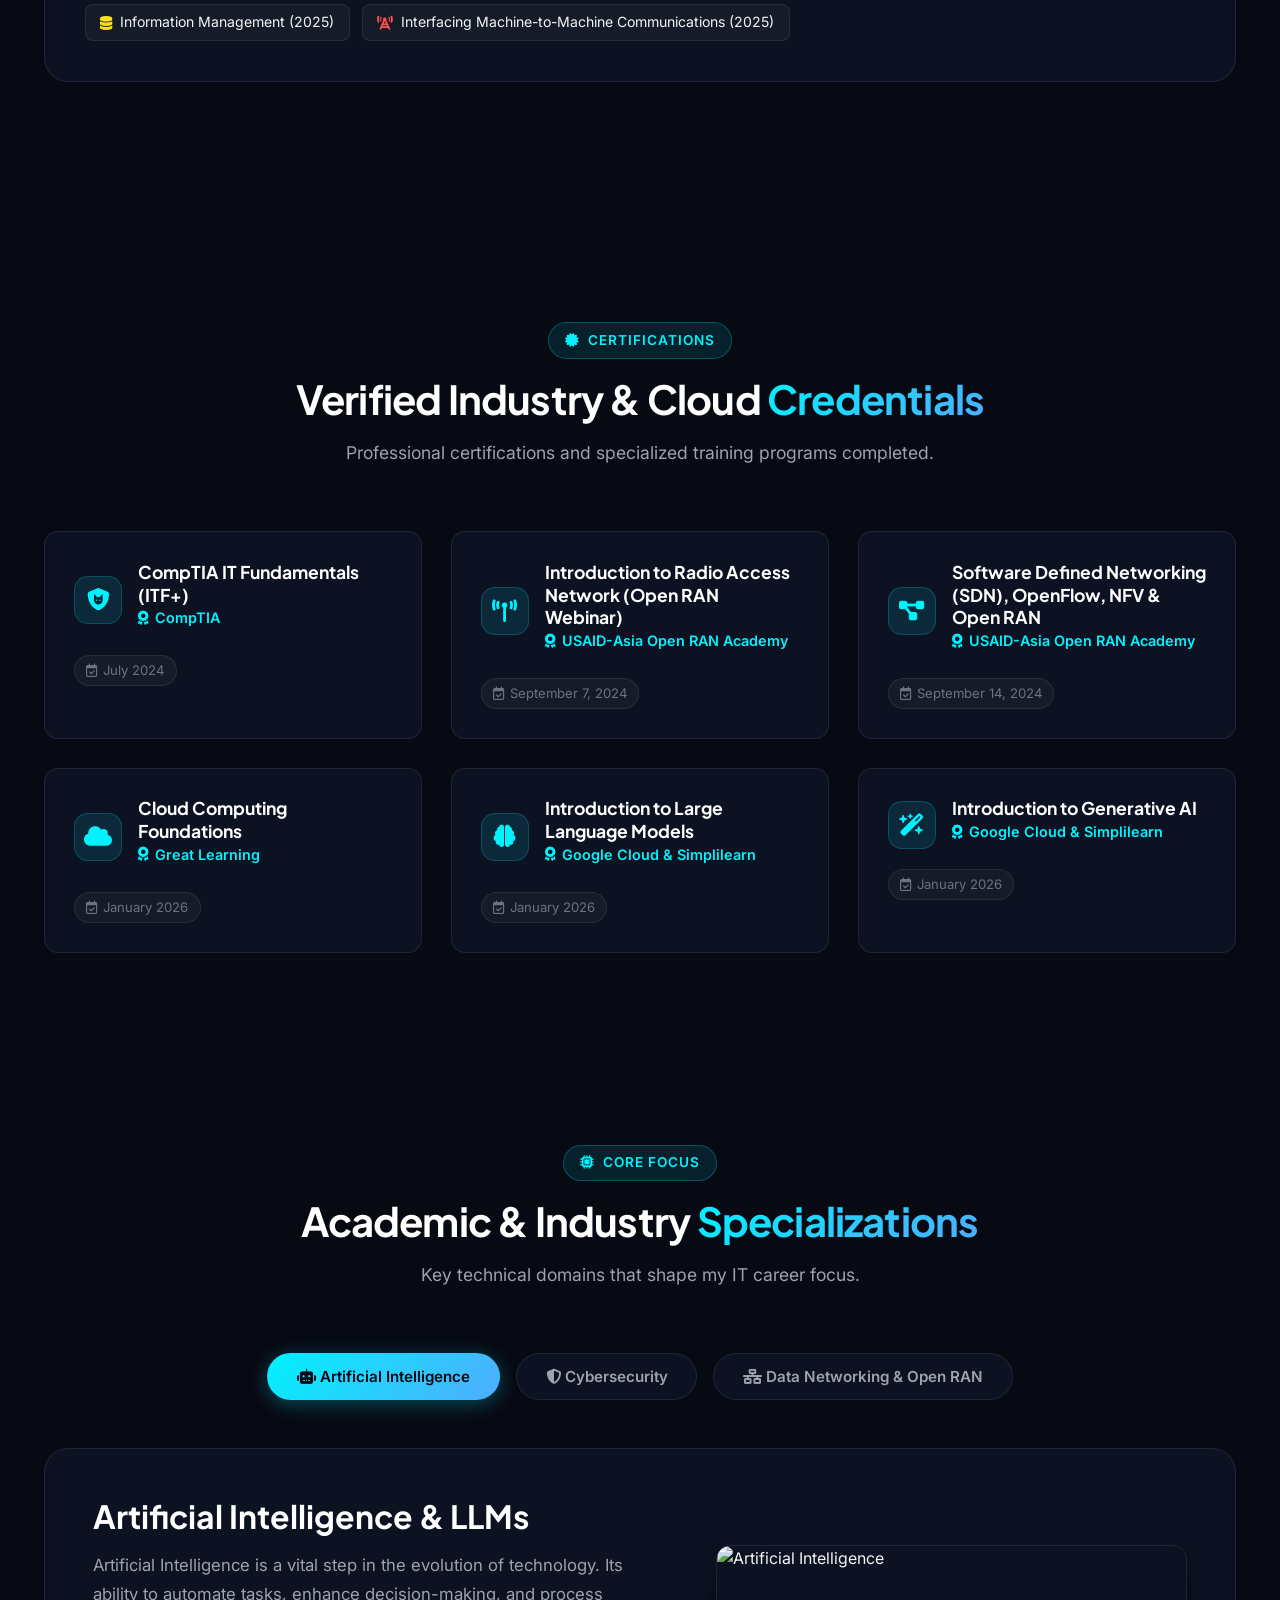
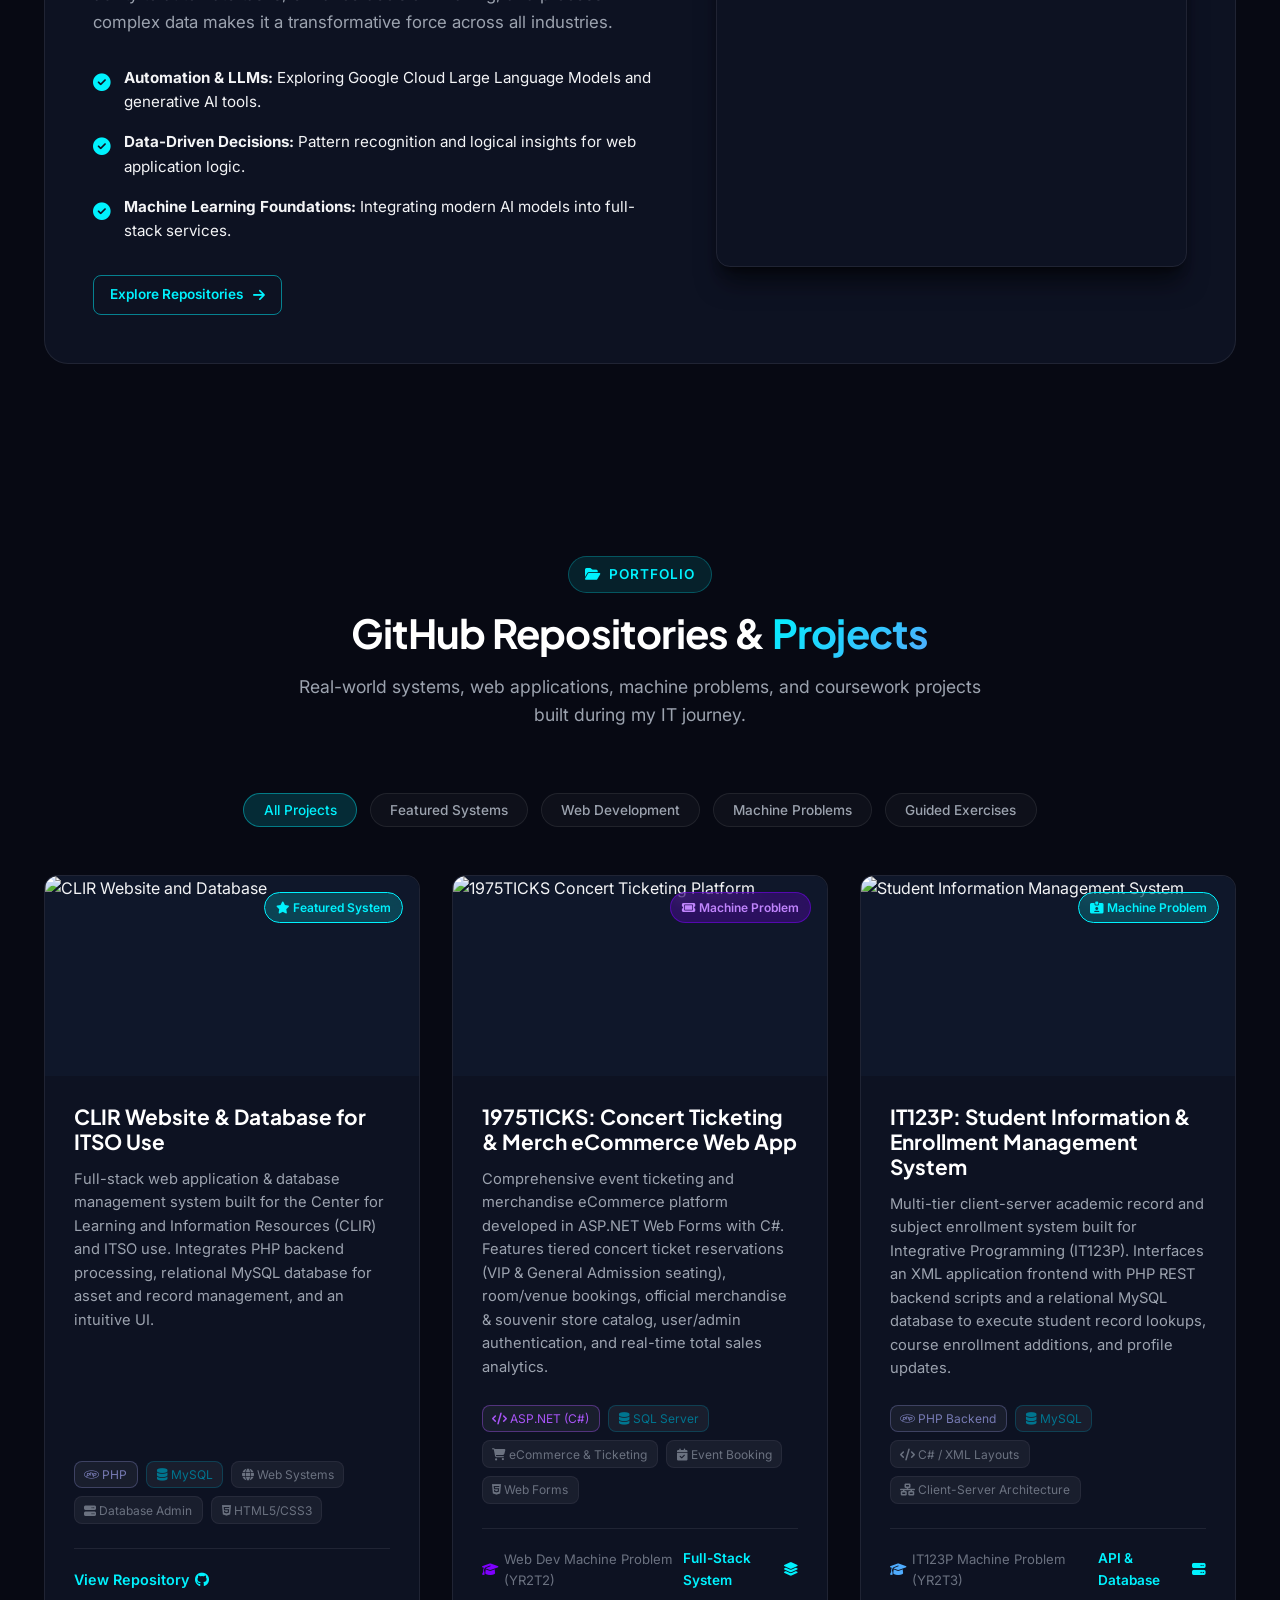
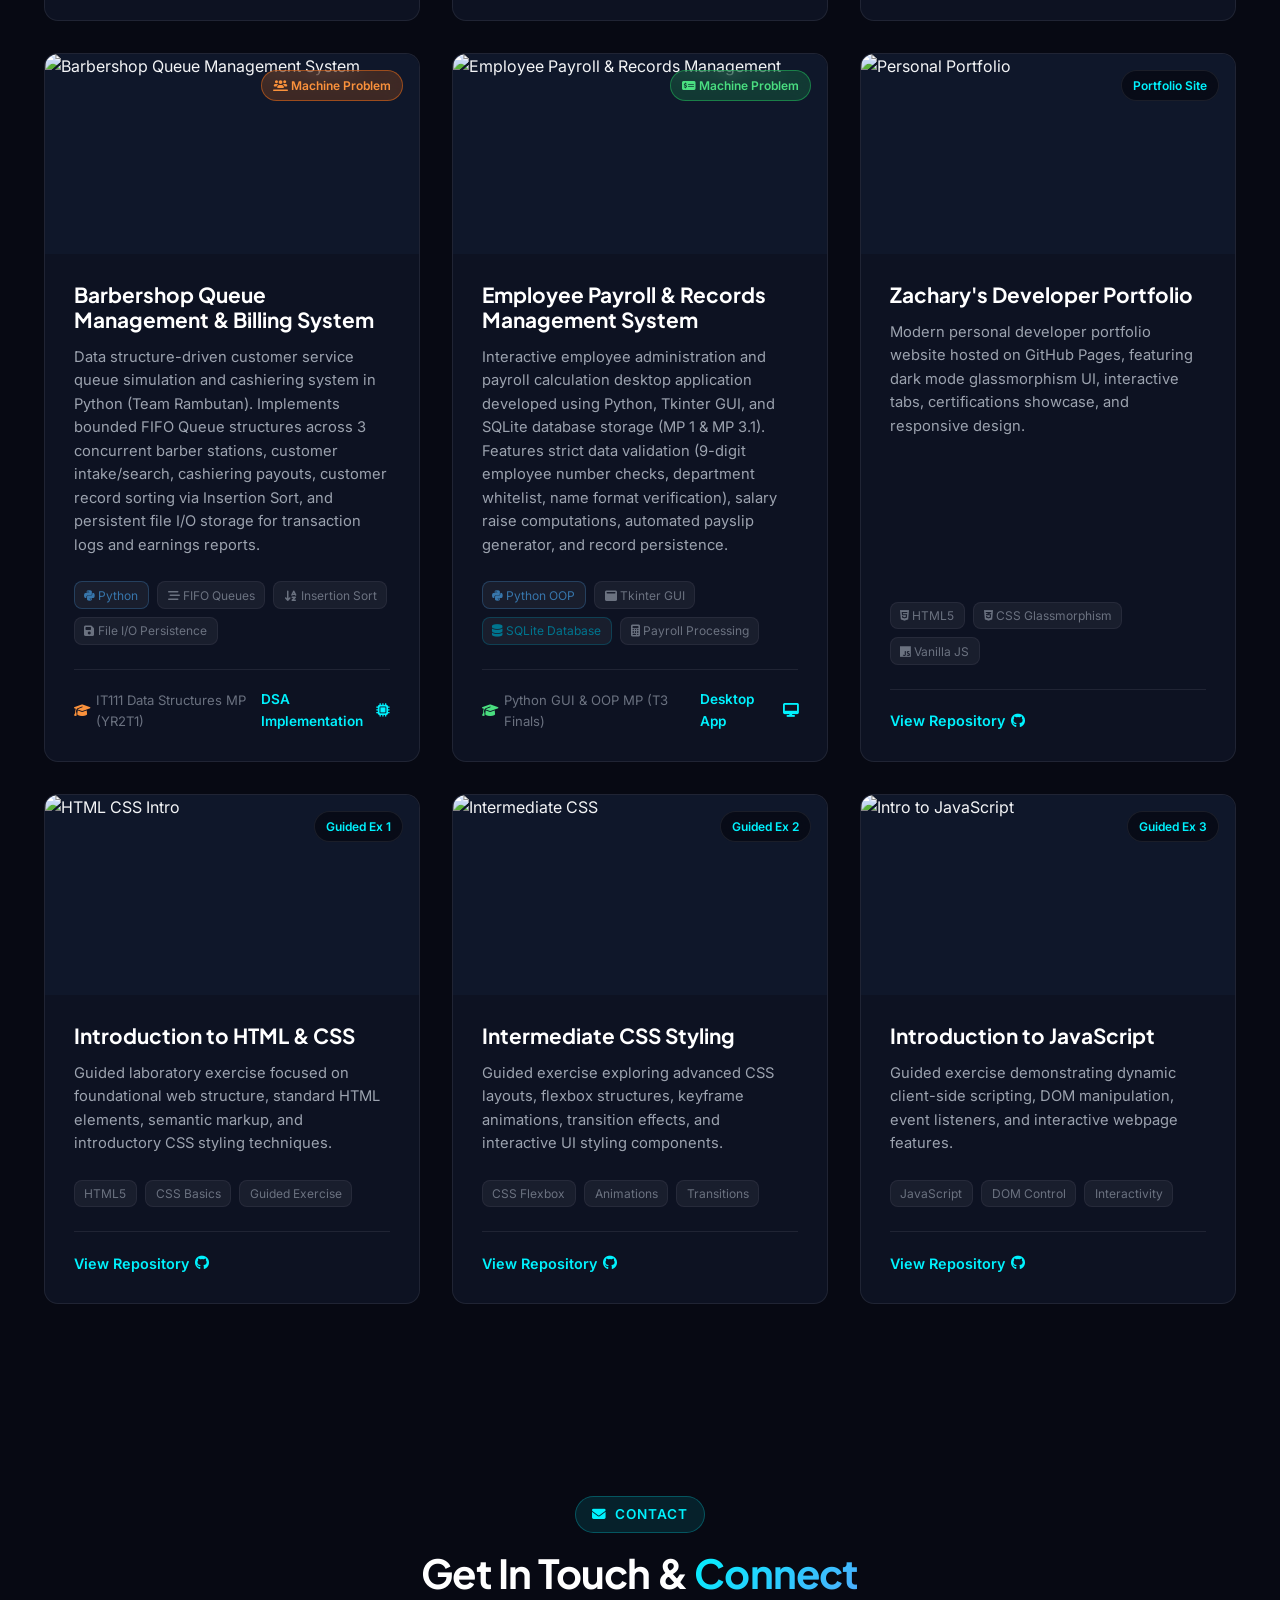
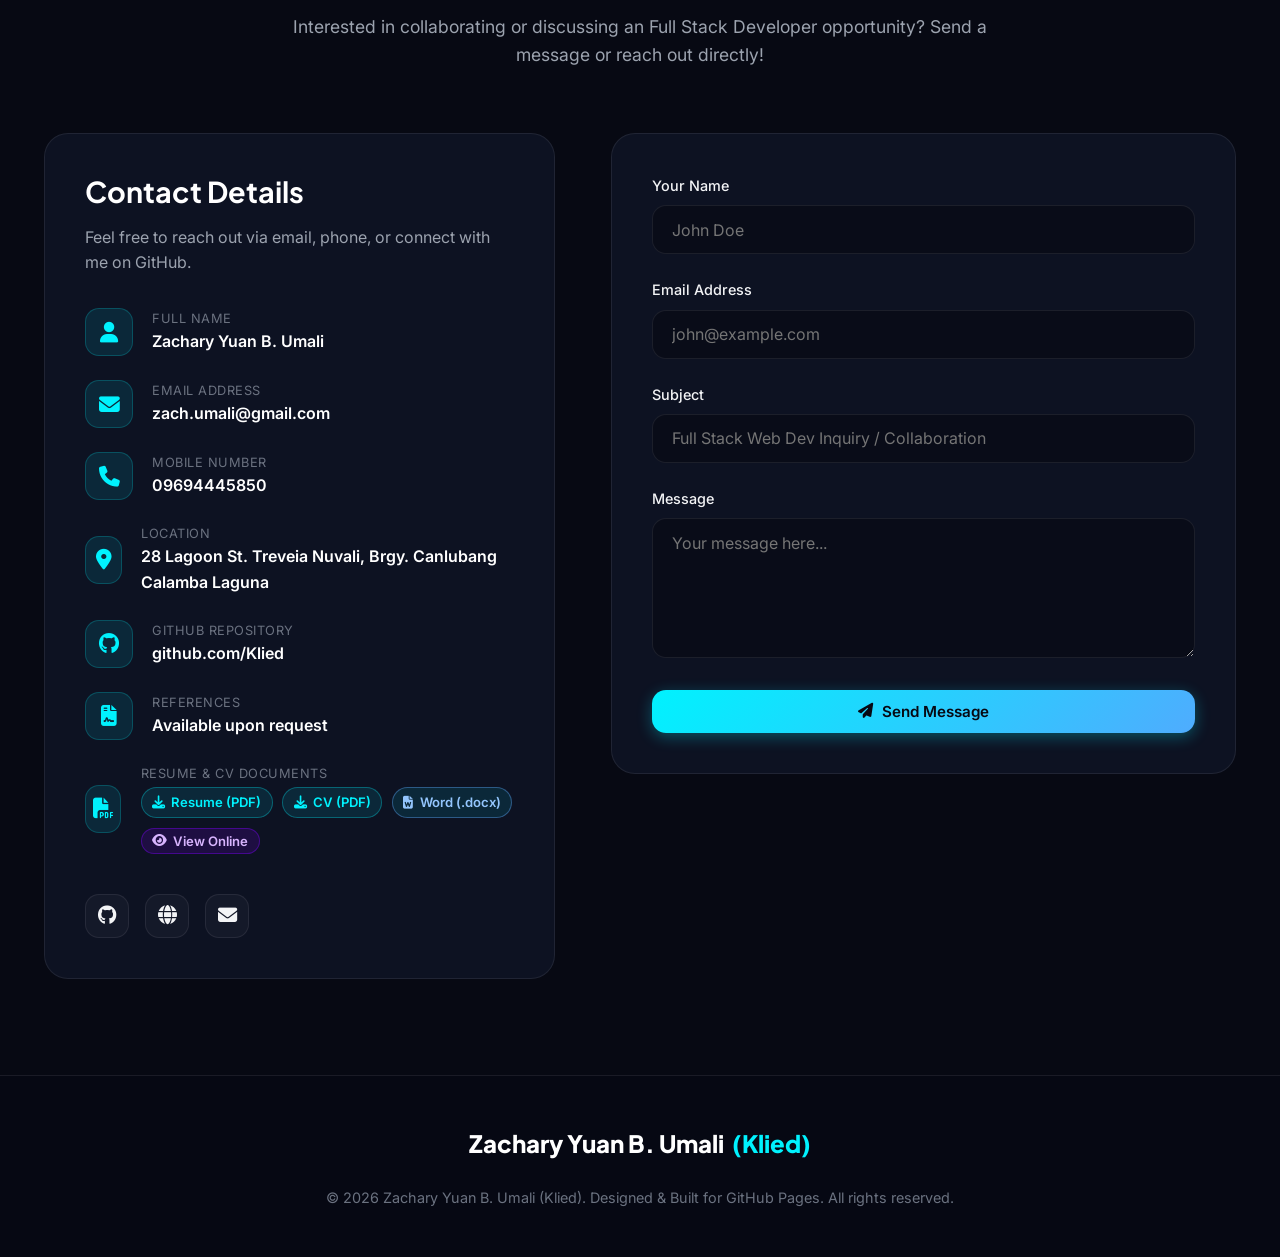
==== commit 5560b18f: "commit" ====
--- a/Web/My website.html
+++ b/Web/My website.html
@@ -5,11 +5,11 @@
   <meta charset="UTF-8">
   <meta name="viewport" content="width=device-width, initial-scale=1.0">
   <meta name="description"
-    content="Portfolio of Zachary Yuan B. Umali (Klied) - BS Information Technology Student, IT OJT Applicant, Web Systems & Database Developer, Networking & Cloud Enthusiast.">
+    content="Portfolio of Zachary Yuan B. Umali (Klied) - Full Stack Web Developer & BS IT Student at Mapúa Malayan Colleges Laguna, with 486-hour CLIR internship experience, database management, and cloud certifications.">
   <meta name="keywords"
-    content="Zachary Yuan B. Umali, Klied, IT OJT Applicant, Developer Portfolio, Mapua Malayan Colleges Laguna, CLIR Website, Database Management, PHP, MySQL, Open RAN, CompTIA ITF+, Cloud Computing, AI, JavaScript, HTML, CSS">
+    content="Zachary Yuan B. Umali, Klied, Full Stack Web Developer, Developer Portfolio, Mapua Malayan Colleges Laguna, CLIR Website, Database Management, PHP, MySQL, SQL Server, Node.js, Open RAN, CompTIA ITF+, Cloud Computing, AI, Python">
   <meta name="author" content="Zachary Yuan B. Umali">
-  <title>Zachary Yuan B. Umali | IT & Developer Portfolio</title>
+  <title>Zachary Yuan B. Umali | Full Stack Web Developer Portfolio</title>
 
   <!-- Google Fonts -->
   <link rel="preconnect" href="https://fonts.googleapis.com">
@@ -569,9 +569,12 @@
     }
 
     @keyframes navPulse {
-      0%, 100% {
+
+      0%,
+      100% {
         box-shadow: 0 0 14px rgba(225, 0, 255, 0.35);
       }
+
       50% {
         box-shadow: 0 0 25px rgba(225, 0, 255, 0.75);
       }
@@ -654,9 +657,12 @@
     }
 
     @keyframes floatPulse {
-      0%, 100% {
+
+      0%,
+      100% {
         box-shadow: 0 8px 25px rgba(0, 0, 0, 0.6), 0 0 16px rgba(225, 0, 255, 0.35);
       }
+
       50% {
         box-shadow: 0 8px 25px rgba(0, 0, 0, 0.6), 0 0 32px rgba(225, 0, 255, 0.75);
       }
@@ -2207,8 +2213,8 @@
             <i class="fa-solid fa-folder-open"></i> Documents <i class="fa-solid fa-chevron-down caret-icon"></i>
           </button>
           <div class="resume-dropdown-menu" id="resumeNavMenu">
-            <a href="assets/Zachary_Yuan_Umali_CV.pdf" download="Zachary_Yuan_Umali_CV.pdf"
-              class="resume-dropdown-item" style="background: rgba(225, 0, 255, 0.1);">
+            <a href="assets/Zachary_Yuan_Umali_CV.pdf" download="Zachary_Yuan_Umali_CV.pdf" class="resume-dropdown-item"
+              style="background: rgba(225, 0, 255, 0.1);">
               <i class="fa-solid fa-file-lines" style="color: var(--accent-pink);"></i>
               <div class="resume-dropdown-text">
                 <strong style="color: #f5d0fe;">Download CV</strong>
@@ -2220,7 +2226,15 @@
               <i class="fa-solid fa-file-pdf"></i>
               <div class="resume-dropdown-text">
                 <strong>Download Resume</strong>
-                <span>Official PDF (IT OJT Applicant)</span>
+                <span>Official PDF (Full Stack Developer)</span>
+              </div>
+            </a>
+            <a href="assets/Zachary_Umali_Resume.docx" download="Zachary_Umali_Resume.docx"
+              class="resume-dropdown-item">
+              <i class="fa-solid fa-file-word" style="color: #60a5fa;"></i>
+              <div class="resume-dropdown-text">
+                <strong style="color: #93c5fd;">Download Word Resume</strong>
+                <span>Microsoft Word (.docx)</span>
               </div>
             </a>
             <div class="resume-dropdown-divider"></div>
@@ -2253,19 +2267,18 @@
       <div class="hero-content">
         <div class="hero-greeting">
           <span class="pulse-dot"></span>
-          Available for IT Internships, OJT & Collaborations
+          Available for Full Stack Web Developer Roles & Collaborations
         </div>
         <h1 class="hero-title">
           Building Smart Solutions for the <span class="text-gradient">Digital Future</span>
         </h1>
         <h2 class="hero-subtitle">
-          I am an <span class="typewriter"></span>
+          I am a <span class="typewriter"></span>
         </h2>
         <p class="hero-description">
-          Welcome to my portfolio! I am a Bachelor of Science in Information Technology student at Mapúa Malayan
-          Colleges Laguna,
-          dedicated to web systems, database management, network infrastructure, cloud computing, and Open RAN
-          technology.
+          Bachelor of Science in Information Technology student at Mapúa Malayan Colleges Laguna and a full stack web
+          developer who completed a 486-hour internship at the Center for Learning and Information Resources (CLIR),
+          building production web systems, SQL Server databases, and data processing workflows.
         </p>
 
         <div class="hero-buttons">
@@ -2276,6 +2289,10 @@
           <a href="assets/Zachary_Yuan_Umali_Resume.pdf" download="Zachary_Yuan_Umali_Resume.pdf"
             class="btn btn-primary btn-glow" id="heroDownloadResumeBtn">
             <i class="fa-solid fa-download"></i> Download Resume
+          </a>
+          <a href="assets/Zachary_Umali_Resume.docx" download="Zachary_Umali_Resume.docx"
+            class="btn btn-secondary btn-glow" id="heroDownloadDocxBtn" title="Download Official Word Resume (.docx)">
+            <i class="fa-solid fa-file-word" style="color: #60a5fa;"></i> Word (.docx)
           </a>
           <button type="button" class="btn btn-secondary open-preview-btn" title="Preview Resume & CV">
             <i class="fa-solid fa-eye"></i> Preview
@@ -2294,7 +2311,8 @@
           <span class="tech-pill"><i class="fa-brands fa-css3-alt" style="color: #1572b6;"></i> CSS3</span>
           <span class="tech-pill"><i class="fa-brands fa-php" style="color: #777bb4;"></i> PHP</span>
           <span class="tech-pill"><i class="fa-brands fa-js" style="color: #f7df1e;"></i> JavaScript</span>
-          <span class="tech-pill"><i class="fa-solid fa-database" style="color: #00758f;"></i> MySQL</span>
+          <span class="tech-pill"><i class="fa-solid fa-database" style="color: #00758f;"></i> MySQL / SQL Server</span>
+          <span class="tech-pill"><i class="fa-brands fa-python" style="color: #38bdf8;"></i> Python</span>
           <span class="tech-pill"><i class="fa-solid fa-network-wired" style="color: #a855f7;"></i> CCNA
             Networking</span>
           <span class="tech-pill"><i class="fa-solid fa-tower-broadcast" style="color: #00f2fe;"></i> Open RAN &
@@ -2312,7 +2330,7 @@
               alt="Zachary Yuan B. Umali Avatar" class="hero-avatar">
           </div>
           <h3 class="hero-card-name">Zachary Yuan B. Umali</h3>
-          <p class="hero-card-role">IT OJT Applicant | BS IT Student</p>
+          <p class="hero-card-role">Full Stack Web Developer | BS IT</p>
 
           <div class="hero-stats">
             <div class="stat-item">
@@ -2320,23 +2338,30 @@
               <div class="stat-label">Mapúa MMCL</div>
             </div>
             <div class="stat-item">
+              <div class="stat-number">486 hrs</div>
+              <div class="stat-label">CLIR Intern</div>
+            </div>
+            <div class="stat-item">
               <div class="stat-number">6</div>
               <div class="stat-label">Certifications</div>
             </div>
-            <div class="stat-item">
-              <div class="stat-number">5+</div>
-              <div class="stat-label">GitHub Repos</div>
-            </div>
           </div>
 
           <div class="hero-card-actions">
-            <a href="assets/Zachary_Yuan_Umali_CV.pdf" download="Zachary_Yuan_Umali_CV.pdf"
-              class="btn btn-cv btn-sm" style="font-size: 0.82rem; padding: 0.5rem 0.6rem; justify-content: center;">
+            <a href="assets/Zachary_Yuan_Umali_CV.pdf" download="Zachary_Yuan_Umali_CV.pdf" class="btn btn-cv btn-sm"
+              style="font-size: 0.82rem; padding: 0.5rem 0.6rem; justify-content: center;">
               <i class="fa-solid fa-file-arrow-down"></i> CV (PDF)
             </a>
             <a href="assets/Zachary_Yuan_Umali_Resume.pdf" download="Zachary_Yuan_Umali_Resume.pdf"
-              class="btn btn-outline btn-sm" style="font-size: 0.82rem; padding: 0.5rem 0.6rem; justify-content: center;">
+              class="btn btn-outline btn-sm"
+              style="font-size: 0.82rem; padding: 0.5rem 0.6rem; justify-content: center;">
               <i class="fa-solid fa-file-pdf"></i> Resume
+            </a>
+            <a href="assets/Zachary_Umali_Resume.docx" download="Zachary_Umali_Resume.docx"
+              class="btn btn-secondary btn-sm"
+              style="font-size: 0.82rem; padding: 0.5rem 0.6rem; justify-content: center;"
+              title="Download Word (.docx)">
+              <i class="fa-solid fa-file-word" style="color: #60a5fa;"></i> Word
             </a>
           </div>
         </div>
@@ -2358,34 +2383,32 @@
       <div class="about-grid">
         <div class="about-text">
           <p>
-            As a Bachelor of Science in Information Technology student at Mapúa Malayan Colleges Laguna,
-            I am goal-oriented with a solid foundation in essential aspects such as networking, web systems, and
-            database management.
-            My studies also allow for coverage of the whole field including current trends like cloud computing and Open
-            RAN technology.
-            I love the captivating process of analyzing and solving complicated technical problems.
+            Bachelor of Science in Information Technology student at Mapúa Malayan Colleges Laguna and a full stack web
+            developer who recently completed a 486-hour internship at the Center for Learning and Information Resources
+            (CLIR), building a library management website and the SQL Server database behind it.
           </p>
           <p>
-            I always strive to expand my skills through real projects, getting certified, and finishing all necessary
-            courses with hard work and dedication.
-            Known for my versatility, team spirit, and coolness under fire, I am keenly looking forward to bringing my
-            technical expertise to bear in the role of IT Intern.
-            This way I can learn firsthand what industry is really like—an experience that will greatly enrich my
-            education and career development.
+            I am comfortable working across the whole stack, from designing and cleaning databases to building the web
+            pages and reports that staff use every day, backed by a solid foundation in networking, web systems, and
+            database management. I enjoy analyzing and solving complicated technical problems, keep growing my skills
+            through real projects and certifications, and I am known for my versatility, team spirit, and calm under
+            pressure. I am looking to join a development team as a Full Stack Web Developer where I can build reliable,
+            useful software and keep learning from industry.
           </p>
 
           <div class="about-highlights">
             <div class="highlight-box">
               <div class="highlight-icon"><i class="fa-solid fa-lightbulb"></i></div>
-              <h4 class="highlight-title">Critical Mindset</h4>
-              <p class="highlight-desc">Deconstructing complex systems into structured, manageable technical components.
+              <h4 class="highlight-title">Full Stack Versatility</h4>
+              <p class="highlight-desc">Seamlessly connecting robust backends and databases with user-friendly web
+                interfaces and reporting.
               </p>
             </div>
             <div class="highlight-box">
-              <div class="highlight-icon"><i class="fa-solid fa-arrows-rotate"></i></div>
-              <h4 class="highlight-title">Adaptability & Versatility</h4>
-              <p class="highlight-desc">Embracing new web frameworks, cloud environments, and emerging networking
-                paradigms.</p>
+              <div class="highlight-icon"><i class="fa-solid fa-clock-rotate-left"></i></div>
+              <h4 class="highlight-title">486-Hour Internship</h4>
+              <p class="highlight-desc">Delivered an institutional library management system, SQL Server database, and
+                compliance reporting at CLIR.</p>
             </div>
           </div>
         </div>
@@ -2394,6 +2417,28 @@
         <div class="skills-grid">
           <div class="skill-card">
             <div class="skill-header">
+              <div class="skill-icon-wrapper"><i class="fa-solid fa-code"></i></div>
+              <h3 class="skill-card-title">Programming & Web</h3>
+            </div>
+            <p class="skill-card-desc">
+              Python, HTML5, CSS3, PHP, JavaScript, Node.js / Express, ASP.NET Web API (.NET 8), and responsive UI
+              engineering.
+            </p>
+          </div>
+
+          <div class="skill-card">
+            <div class="skill-header">
+              <div class="skill-icon-wrapper"><i class="fa-solid fa-database"></i></div>
+              <h3 class="skill-card-title">Database Administration</h3>
+            </div>
+            <p class="skill-card-desc">
+              SQL Server (SSMS), MySQL, relational schema normalization (10+ tables), MERGE & deduplication scripts, and
+              ETL data cleaning.
+            </p>
+          </div>
+
+          <div class="skill-card">
+            <div class="skill-header">
               <div class="skill-icon-wrapper"><i class="fa-solid fa-network-wired"></i></div>
               <h3 class="skill-card-title">Networking & Open RAN</h3>
             </div>
@@ -2405,32 +2450,12 @@
 
           <div class="skill-card">
             <div class="skill-header">
-              <div class="skill-icon-wrapper"><i class="fa-solid fa-code"></i></div>
-              <h3 class="skill-card-title">Programming & Web</h3>
-            </div>
-            <p class="skill-card-desc">
-              Python, HTML5, CSS3, PHP, JavaScript, responsive UI design, and full-stack web application development.
-            </p>
-          </div>
-
-          <div class="skill-card">
-            <div class="skill-header">
-              <div class="skill-icon-wrapper"><i class="fa-solid fa-database"></i></div>
-              <h3 class="skill-card-title">Database Administration</h3>
-            </div>
-            <p class="skill-card-desc">
-              MySQL, relational schema design, information management, data security, and database integration for web
-              tools.
-            </p>
-          </div>
-
-          <div class="skill-card">
-            <div class="skill-header">
               <div class="skill-icon-wrapper"><i class="fa-solid fa-wrench"></i></div>
               <h3 class="skill-card-title">Developer Tools</h3>
             </div>
             <p class="skill-card-desc">
-              Git, GitHub, VS Code, command line interfaces, environment configuration, and version management.
+              Git, GitHub, VS Code, Google Antigravity IDE (AI-assisted debugging), command line, and automated build
+              environments.
             </p>
           </div>
 
@@ -2450,8 +2475,8 @@
               <h3 class="skill-card-title">Language Proficiency</h3>
             </div>
             <p class="skill-card-desc">
-              Fluent in English (Written & Verbal) for technical documentation, cross-team collaboration, and client
-              communication.
+              Fluent in English (Written & Verbal) for technical user manuals, cross-department collaboration, and
+              documentation.
             </p>
           </div>
         </div>
@@ -2464,10 +2489,10 @@
             <i class="fa-solid fa-file-pdf"></i>
           </div>
           <div>
-            <h3 class="resume-cta-title">Official Resume & Curriculum Vitae</h3>
+            <h3 class="resume-cta-title">Official Resume & Curriculum Vitae (PDF & Word DOCX)</h3>
             <p class="resume-cta-desc">
-              Looking for a dedicated IT OJT Intern? Download my comprehensive resume or CV detailing my academic
-              coursework at Mapúa MMCL, certifications, full-stack web projects, and networking background.
+              Download my updated resume and CV detailing my Full Stack Web Developer experience, 486-hour completed
+              CLIR internship, academic foundation at Mapúa MMCL, industry certifications, and technical proficiencies.
             </p>
           </div>
         </div>
@@ -2480,6 +2505,10 @@
             class="btn btn-primary btn-glow">
             <i class="fa-solid fa-download"></i> Download Resume
           </a>
+          <a href="assets/Zachary_Umali_Resume.docx" download="Zachary_Umali_Resume.docx"
+            class="btn btn-secondary btn-glow" title="Download Word Resume (.docx)">
+            <i class="fa-solid fa-file-word" style="color: #60a5fa;"></i> Word (.docx)
+          </a>
           <button type="button" class="btn btn-outline open-preview-btn">
             <i class="fa-solid fa-eye"></i> Preview Online
           </button>
@@ -2495,47 +2524,46 @@
         <div class="clir-spotlight-grid">
           <div>
             <div class="clir-badge-header">
-              <i class="fa-solid fa-star"></i> Featured System Showcase
-            </div>
-            <h2 class="clir-title">CLIR Website & Database for ITSO Use</h2>
+              <i class="fa-solid fa-star"></i> Featured Internship Project • 486 Hours Completed
+            </div>
+            <h2 class="clir-title">CLIR Library Management & Database System</h2>
             <div class="clir-subtitle">
-              Center for Learning and Information Resources (CLIR) & ITSO Management System
+              Center for Learning and Information Resources (CLIR), Mapúa MMCL • May 2026 – July 2026
             </div>
             <p class="clir-desc">
-              A full-stack web application & relational database architecture engineered for Mapúa Malayan Colleges
-              Laguna's
-              Innovation and Technology Support Office (ITSO) and Center for Learning and Information Resources (CLIR).
-              Built to manage intellectual property assets, patent tracking, digital learning resources, and user record
-              transactions.
+              Built a multi-page institutional library management website and SQL Server database utilized by CLIR staff
+              and ITSO to administer and report on the book collection. Engineered multi-criteria catalog search with
+              Excel & PDF export, smart Excel/CSV bulk ingestion, college curriculum compliance reports, administrative
+              accounts, and 10-table normalized database architecture.
             </p>
 
             <div class="clir-feature-grid">
               <div class="clir-feature-item">
-                <div class="clir-feature-icon"><i class="fa-brands fa-php"></i></div>
-                <div class="clir-feature-title">PHP Server-Side Engine</div>
-                <div class="clir-feature-text">Handles dynamic page rendering, user authentication, input validation,
-                  and secure database CRUD operations.</div>
+                <div class="clir-feature-icon"><i class="fa-solid fa-magnifying-glass"></i></div>
+                <div class="clir-feature-title">Book Search & Export</div>
+                <div class="clir-feature-text">Search by college, program, course code, title, author, accession number,
+                  year, term or keyword, with instant Excel and PDF export.</div>
+              </div>
+
+              <div class="clir-feature-item">
+                <div class="clir-feature-icon"><i class="fa-solid fa-file-excel"></i></div>
+                <div class="clir-feature-title">Smart Excel/CSV Ingestion</div>
+                <div class="clir-feature-text">Automated import engine (.xlsx, .xls, .csv) that detects file formats and
+                  header rows to cleanly ingest 30+ college data sheets.</div>
               </div>
 
               <div class="clir-feature-item">
                 <div class="clir-feature-icon"><i class="fa-solid fa-database"></i></div>
-                <div class="clir-feature-title">MySQL Relational Database</div>
-                <div class="clir-feature-text">Structured database schema storing resource catalogs, patent files,
-                  activity logs, and administrative permissions.</div>
+                <div class="clir-feature-title">SQL Server Architecture</div>
+                <div class="clir-feature-text">Restructured database across 10 normalized tables with MERGE and
+                  duplicate-check scripts to maintain zero-duplicate record integrity.</div>
               </div>
 
               <div class="clir-feature-item">
-                <div class="clir-feature-icon"><i class="fa-solid fa-layer-group"></i></div>
-                <div class="clir-feature-title">ITSO Resource Management</div>
-                <div class="clir-feature-text">Tailored workflows for patent application tracking, research assets, and
-                  library material inventory.</div>
-              </div>
-
-              <div class="clir-feature-item">
-                <div class="clir-feature-icon"><i class="fa-solid fa-mobile-screen"></i></div>
-                <div class="clir-feature-title">Responsive Front-End UI</div>
-                <div class="clir-feature-text">Clean, intuitive web interface designed with HTML5, CSS3 layout systems,
-                  and interactive client JavaScript.</div>
+                <div class="clir-feature-icon"><i class="fa-solid fa-chart-pie"></i></div>
+                <div class="clir-feature-title">Compliance Reports & Admin</div>
+                <div class="clir-feature-text">Generates print/e-book compliance percentages and gap titles per course,
+                  paired with Admin/Librarian roles and update history with revert.</div>
               </div>
             </div>
 
@@ -2878,7 +2906,8 @@
       <div class="section-header">
         <span class="section-tag"><i class="fa-solid fa-folder-open"></i> Portfolio</span>
         <h2 class="section-title">GitHub Repositories & <span class="text-gradient">Projects</span></h2>
-        <p class="section-subtitle">Real-world systems, web applications, and guided coursework projects built during my
+        <p class="section-subtitle">Real-world systems, web applications, machine problems, and coursework projects
+          built during my
           IT journey.</p>
       </div>
 
@@ -2886,6 +2915,7 @@
         <button class="filter-btn active" data-filter="all">All Projects</button>
         <button class="filter-btn" data-filter="featured">Featured Systems</button>
         <button class="filter-btn" data-filter="web">Web Development</button>
+        <button class="filter-btn" data-filter="mp">Machine Problems</button>
         <button class="filter-btn" data-filter="guided">Guided Exercises</button>
       </div>
 
@@ -2925,6 +2955,159 @@
           </div>
         </div>
 
+        <!-- MACHINE PROBLEM 1: 1975TICKS Concert Ticketing & Merch eCommerce Platform -->
+        <div class="project-card" data-category="featured web mp">
+          <div class="project-thumb">
+            <div class="project-badge"
+              style="background: rgba(127, 0, 255, 0.25); color: #c084fc; border-color: rgba(127, 0, 255, 0.5);">
+              <i class="fa-solid fa-ticket"></i> Machine Problem
+            </div>
+            <img src="https://images.unsplash.com/photo-1514525253161-7a46d19cd819?auto=format&fit=crop&w=600&q=80"
+              alt="1975TICKS Concert Ticketing Platform" class="project-thumb-bg">
+          </div>
+          <div class="project-body">
+            <h3 class="project-title">1975TICKS: Concert Ticketing & Merch eCommerce Web App</h3>
+            <p class="project-desc">
+              Comprehensive event ticketing and merchandise eCommerce platform developed in ASP.NET Web Forms with C#.
+              Features tiered concert ticket reservations (VIP & General Admission seating), room/venue bookings,
+              official merchandise & souvenir store catalog, user/admin authentication, and real-time total sales
+              analytics.
+            </p>
+            <div class="project-tags">
+              <span class="tag" style="color: #a855f7; border-color: rgba(168, 85, 247, 0.4);"><i
+                  class="fa-solid fa-code"></i> ASP.NET (C#)</span>
+              <span class="tag" style="color: #00758f; border-color: rgba(0, 117, 143, 0.4);"><i
+                  class="fa-solid fa-database"></i> SQL Server</span>
+              <span class="tag"><i class="fa-solid fa-cart-shopping"></i> eCommerce & Ticketing</span>
+              <span class="tag"><i class="fa-solid fa-calendar-check"></i> Event Booking</span>
+              <span class="tag"><i class="fa-brands fa-html5"></i> Web Forms</span>
+            </div>
+            <div class="project-footer">
+              <span
+                style="font-size: 0.82rem; color: var(--text-dim); display: inline-flex; align-items: center; gap: 0.4rem;">
+                <i class="fa-solid fa-graduation-cap" style="color: var(--accent-purple);"></i> Web Dev Machine Problem
+                (YR2T2)
+              </span>
+              <span class="project-link" style="color: var(--primary-cyan); font-size: 0.85rem;">
+                Full-Stack System <i class="fa-solid fa-layer-group"></i>
+              </span>
+            </div>
+          </div>
+        </div>
+
+        <!-- MACHINE PROBLEM 2: IT123P Student Information & Enrollment Management System -->
+        <div class="project-card" data-category="featured mp">
+          <div class="project-thumb">
+            <div class="project-badge"
+              style="background: rgba(0, 242, 254, 0.2); color: var(--primary-cyan); border-color: var(--primary-cyan);">
+              <i class="fa-solid fa-id-card-clip"></i> Machine Problem
+            </div>
+            <img src="https://images.unsplash.com/photo-1523240795612-9a054b0db644?auto=format&fit=crop&w=600&q=80"
+              alt="Student Information Management System" class="project-thumb-bg">
+          </div>
+          <div class="project-body">
+            <h3 class="project-title">IT123P: Student Information & Enrollment Management System</h3>
+            <p class="project-desc">
+              Multi-tier client-server academic record and subject enrollment system built for Integrative Programming
+              (IT123P). Interfaces an XML application frontend with PHP REST backend scripts and a relational MySQL
+              database to execute student record lookups, course enrollment additions, and profile updates.
+            </p>
+            <div class="project-tags">
+              <span class="tag" style="color: #777bb4; border-color: rgba(119, 123, 180, 0.4);"><i
+                  class="fa-brands fa-php"></i> PHP Backend</span>
+              <span class="tag" style="color: #00758f; border-color: rgba(0, 117, 143, 0.4);"><i
+                  class="fa-solid fa-database"></i> MySQL</span>
+              <span class="tag"><i class="fa-solid fa-code"></i> C# / XML Layouts</span>
+              <span class="tag"><i class="fa-solid fa-network-wired"></i> Client-Server Architecture</span>
+            </div>
+            <div class="project-footer">
+              <span
+                style="font-size: 0.82rem; color: var(--text-dim); display: inline-flex; align-items: center; gap: 0.4rem;">
+                <i class="fa-solid fa-graduation-cap" style="color: var(--primary-blue);"></i> IT123P Machine Problem
+                (YR2T3)
+              </span>
+              <span class="project-link" style="color: var(--primary-cyan); font-size: 0.85rem;">
+                API & Database <i class="fa-solid fa-server"></i>
+              </span>
+            </div>
+          </div>
+        </div>
+
+        <!-- MACHINE PROBLEM 3: Team Rambutan Barbershop Queue Management & Billing -->
+        <div class="project-card" data-category="mp">
+          <div class="project-thumb">
+            <div class="project-badge"
+              style="background: rgba(249, 115, 22, 0.2); color: #fb923c; border-color: rgba(249, 115, 22, 0.5);">
+              <i class="fa-solid fa-users-line"></i> Machine Problem
+            </div>
+            <img src="https://images.unsplash.com/photo-1503951914875-452162b0f3f1?auto=format&fit=crop&w=600&q=80"
+              alt="Barbershop Queue Management System" class="project-thumb-bg">
+          </div>
+          <div class="project-body">
+            <h3 class="project-title">Barbershop Queue Management & Billing System</h3>
+            <p class="project-desc">
+              Data structure-driven customer service queue simulation and cashiering system in Python (Team Rambutan).
+              Implements bounded FIFO Queue structures across 3 concurrent barber stations, customer intake/search,
+              cashiering payouts, customer record sorting via Insertion Sort, and persistent file I/O storage for
+              transaction logs and earnings reports.
+            </p>
+            <div class="project-tags">
+              <span class="tag" style="color: #3776ab; border-color: rgba(55, 118, 171, 0.4);"><i
+                  class="fa-brands fa-python"></i> Python</span>
+              <span class="tag"><i class="fa-solid fa-bars-staggered"></i> FIFO Queues</span>
+              <span class="tag"><i class="fa-solid fa-arrow-down-a-z"></i> Insertion Sort</span>
+              <span class="tag"><i class="fa-solid fa-floppy-disk"></i> File I/O Persistence</span>
+            </div>
+            <div class="project-footer">
+              <span
+                style="font-size: 0.82rem; color: var(--text-dim); display: inline-flex; align-items: center; gap: 0.4rem;">
+                <i class="fa-solid fa-graduation-cap" style="color: #fb923c;"></i> IT111 Data Structures MP (YR2T1)
+              </span>
+              <span class="project-link" style="color: var(--primary-cyan); font-size: 0.85rem;">
+                DSA Implementation <i class="fa-solid fa-microchip"></i>
+              </span>
+            </div>
+          </div>
+        </div>
+
+        <!-- MACHINE PROBLEM 4: Employee Payroll & Records Management System -->
+        <div class="project-card" data-category="mp">
+          <div class="project-thumb">
+            <div class="project-badge"
+              style="background: rgba(34, 197, 94, 0.2); color: #4ade80; border-color: rgba(34, 197, 94, 0.5);">
+              <i class="fa-solid fa-money-check-dollar"></i> Machine Problem
+            </div>
+            <img src="https://images.unsplash.com/photo-1554224155-8d04cb21cd6c?auto=format&fit=crop&w=600&q=80"
+              alt="Employee Payroll & Records Management" class="project-thumb-bg">
+          </div>
+          <div class="project-body">
+            <h3 class="project-title">Employee Payroll & Records Management System</h3>
+            <p class="project-desc">
+              Interactive employee administration and payroll calculation desktop application developed using Python,
+              Tkinter GUI, and SQLite database storage (MP 1 & MP 3.1). Features strict data validation (9-digit
+              employee number checks, department whitelist, name format verification), salary raise computations,
+              automated payslip generator, and record persistence.
+            </p>
+            <div class="project-tags">
+              <span class="tag" style="color: #3776ab; border-color: rgba(55, 118, 171, 0.4);"><i
+                  class="fa-brands fa-python"></i> Python OOP</span>
+              <span class="tag"><i class="fa-solid fa-window-maximize"></i> Tkinter GUI</span>
+              <span class="tag" style="color: #00758f; border-color: rgba(0, 117, 143, 0.4);"><i
+                  class="fa-solid fa-database"></i> SQLite Database</span>
+              <span class="tag"><i class="fa-solid fa-calculator"></i> Payroll Processing</span>
+            </div>
+            <div class="project-footer">
+              <span
+                style="font-size: 0.82rem; color: var(--text-dim); display: inline-flex; align-items: center; gap: 0.4rem;">
+                <i class="fa-solid fa-graduation-cap" style="color: #4ade80;"></i> Python GUI & OOP MP (T3 Finals)
+              </span>
+              <span class="project-link" style="color: var(--primary-cyan); font-size: 0.85rem;">
+                Desktop App <i class="fa-solid fa-desktop"></i>
+              </span>
+            </div>
+          </div>
+        </div>
+
         <!-- Project 2: Personal Portfolio Website -->
         <div class="project-card" data-category="featured web">
           <div class="project-thumb">
@@ -3041,7 +3224,8 @@
       <div class="section-header">
         <span class="section-tag"><i class="fa-solid fa-envelope"></i> Contact</span>
         <h2 class="section-title">Get In Touch & <span class="text-gradient">Connect</span></h2>
-        <p class="section-subtitle">Interested in collaborating or discussing an IT OJT opportunity? Send a message or
+        <p class="section-subtitle">Interested in collaborating or discussing an Full Stack Developer opportunity? Send
+          a message or
           reach out directly!</p>
       </div>
 
@@ -3113,6 +3297,10 @@
                     class="contact-resume-pill">
                     <i class="fa-solid fa-download"></i> CV (PDF)
                   </a>
+                  <a href="assets/Zachary_Umali_Resume.docx" download="Zachary_Umali_Resume.docx"
+                    class="contact-resume-pill" style="border-color: rgba(96, 165, 250, 0.4); color: #93c5fd;">
+                    <i class="fa-solid fa-file-word"></i> Word (.docx)
+                  </a>
                   <button type="button" class="contact-resume-pill open-preview-btn"
                     style="cursor: pointer; background: rgba(127, 0, 255, 0.15); border-color: rgba(127, 0, 255, 0.4); color: #d8b4fe;">
                     <i class="fa-solid fa-eye"></i> View Online
@@ -3146,8 +3334,8 @@
 
             <div class="form-group">
               <label for="subject" class="form-label">Subject</label>
-              <input type="text" id="subject" class="form-control" placeholder="IT OJT Inquiry / Collaboration"
-                required>
+              <input type="text" id="subject" class="form-control"
+                placeholder="Full Stack Web Dev Inquiry / Collaboration" required>
             </div>
 
             <div class="form-group">
@@ -3183,8 +3371,8 @@
   </footer>
 
   <!-- Floating Easy-to-Spot Download CV Widget -->
-  <a href="assets/Zachary_Yuan_Umali_CV.pdf" download="Zachary_Yuan_Umali_CV.pdf" class="floating-cv-btn" id="floatingCvBtn"
-    title="Download Zachary's Official CV (PDF)">
+  <a href="assets/Zachary_Yuan_Umali_CV.pdf" download="Zachary_Yuan_Umali_CV.pdf" class="floating-cv-btn"
+    id="floatingCvBtn" title="Download Zachary's Official CV (PDF)">
     <span class="floating-cv-icon"><i class="fa-solid fa-file-pdf"></i></span>
     <span class="floating-cv-text">Download CV <small>PDF</small></span>
   </a>
@@ -3203,17 +3391,21 @@
           <div class="resume-modal-icon"><i class="fa-solid fa-file-pdf"></i></div>
           <div>
             <h3 id="resumeModalTitle" class="resume-modal-title">Zachary Yuan B. Umali - Resume & CV</h3>
-            <span class="resume-modal-subtitle">IT OJT Applicant • Mapúa Malayan Colleges Laguna</span>
+            <span class="resume-modal-subtitle">Full Stack Web Developer • Mapúa Malayan Colleges Laguna</span>
           </div>
         </div>
         <div class="resume-modal-actions">
-          <a href="assets/Zachary_Yuan_Umali_CV.pdf" download="Zachary_Yuan_Umali_CV.pdf"
-            class="btn btn-cv btn-sm" id="modalDownloadCV">
+          <a href="assets/Zachary_Yuan_Umali_CV.pdf" download="Zachary_Yuan_Umali_CV.pdf" class="btn btn-cv btn-sm"
+            id="modalDownloadCV">
             <i class="fa-solid fa-file-arrow-down"></i> CV (PDF)
           </a>
           <a href="assets/Zachary_Yuan_Umali_Resume.pdf" download="Zachary_Yuan_Umali_Resume.pdf"
             class="btn btn-primary btn-sm" id="modalDownloadResume">
             <i class="fa-solid fa-download"></i> Resume
+          </a>
+          <a href="assets/Zachary_Umali_Resume.docx" download="Zachary_Umali_Resume.docx"
+            class="btn btn-secondary btn-sm" id="modalDownloadDocx" title="Download Word Resume (.docx)">
+            <i class="fa-solid fa-file-word" style="color: #60a5fa;"></i> Word (.docx)
           </a>
           <a href="assets/Zachary_Yuan_Umali_Resume.pdf" target="_blank" rel="noopener" class="modal-tool-btn"
             title="Open in New Tab" aria-label="Open in New Tab">
@@ -3277,10 +3469,11 @@
       if (!typewriterElement) return;
 
       const words = [
-        'IT OJT Applicant',
-        'Full-Stack & Database Developer',
-        'Open RAN & Network Learner',
-        'AI & Cloud Computing Student'
+        'Full Stack Web Developer',
+        'Database & Backend Specialist',
+        'CLIR Web Developer Intern (486 hrs)',
+        'Open RAN & Network Enthusiast',
+        'AI & Cloud Computing Practitioner'
       ];
 
       let wordIndex = 0;
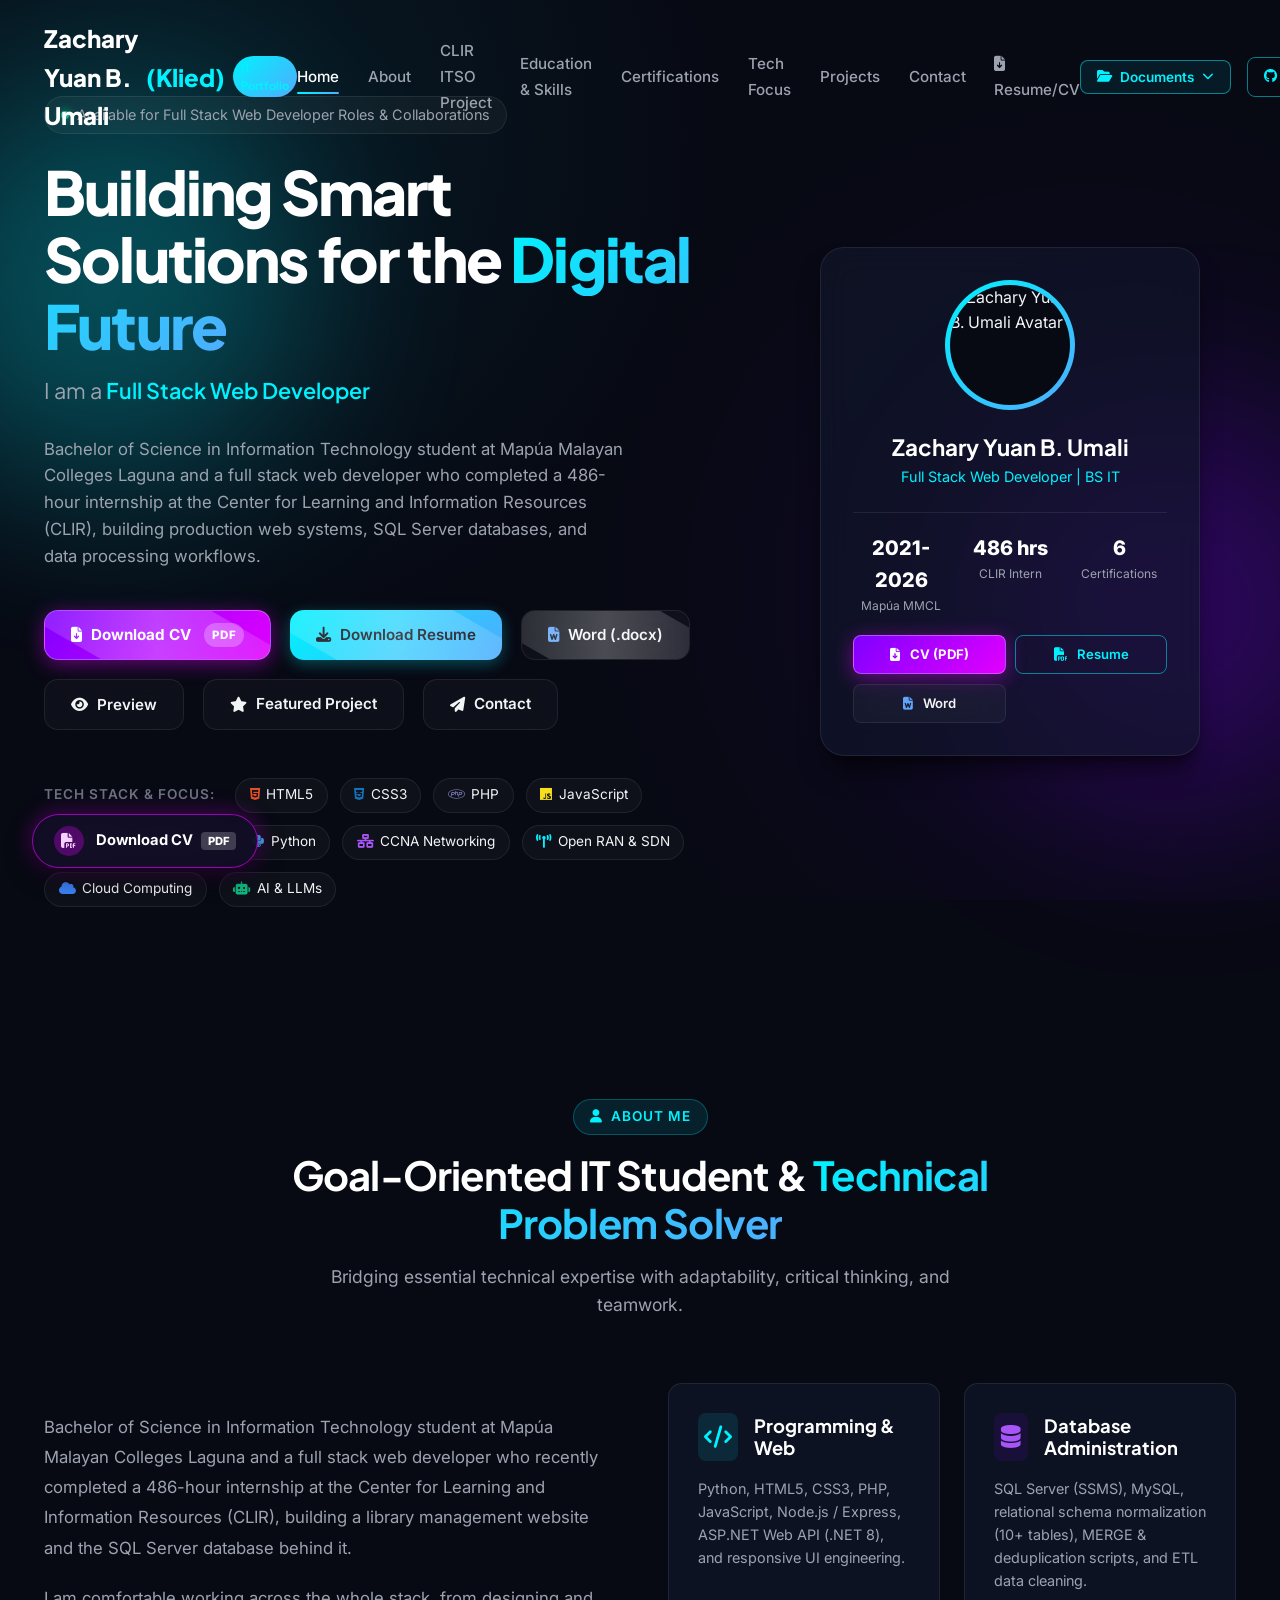
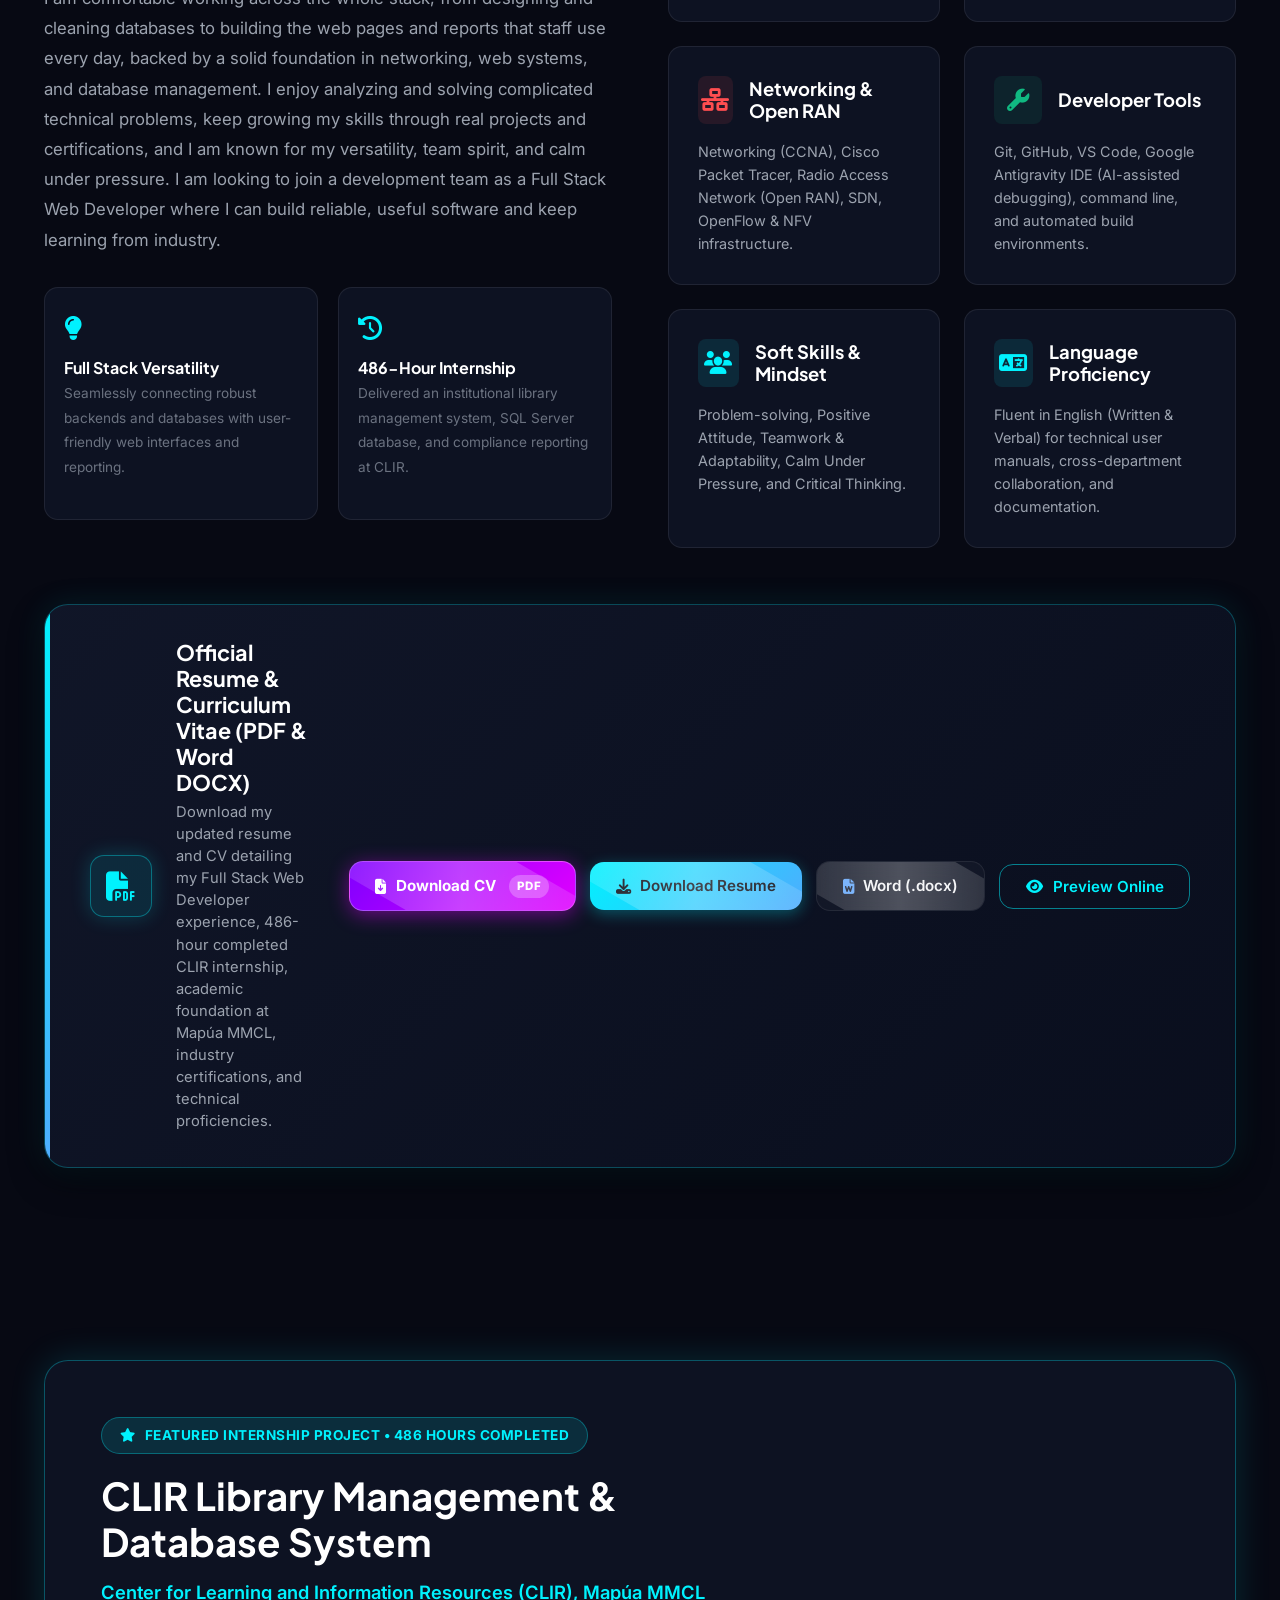
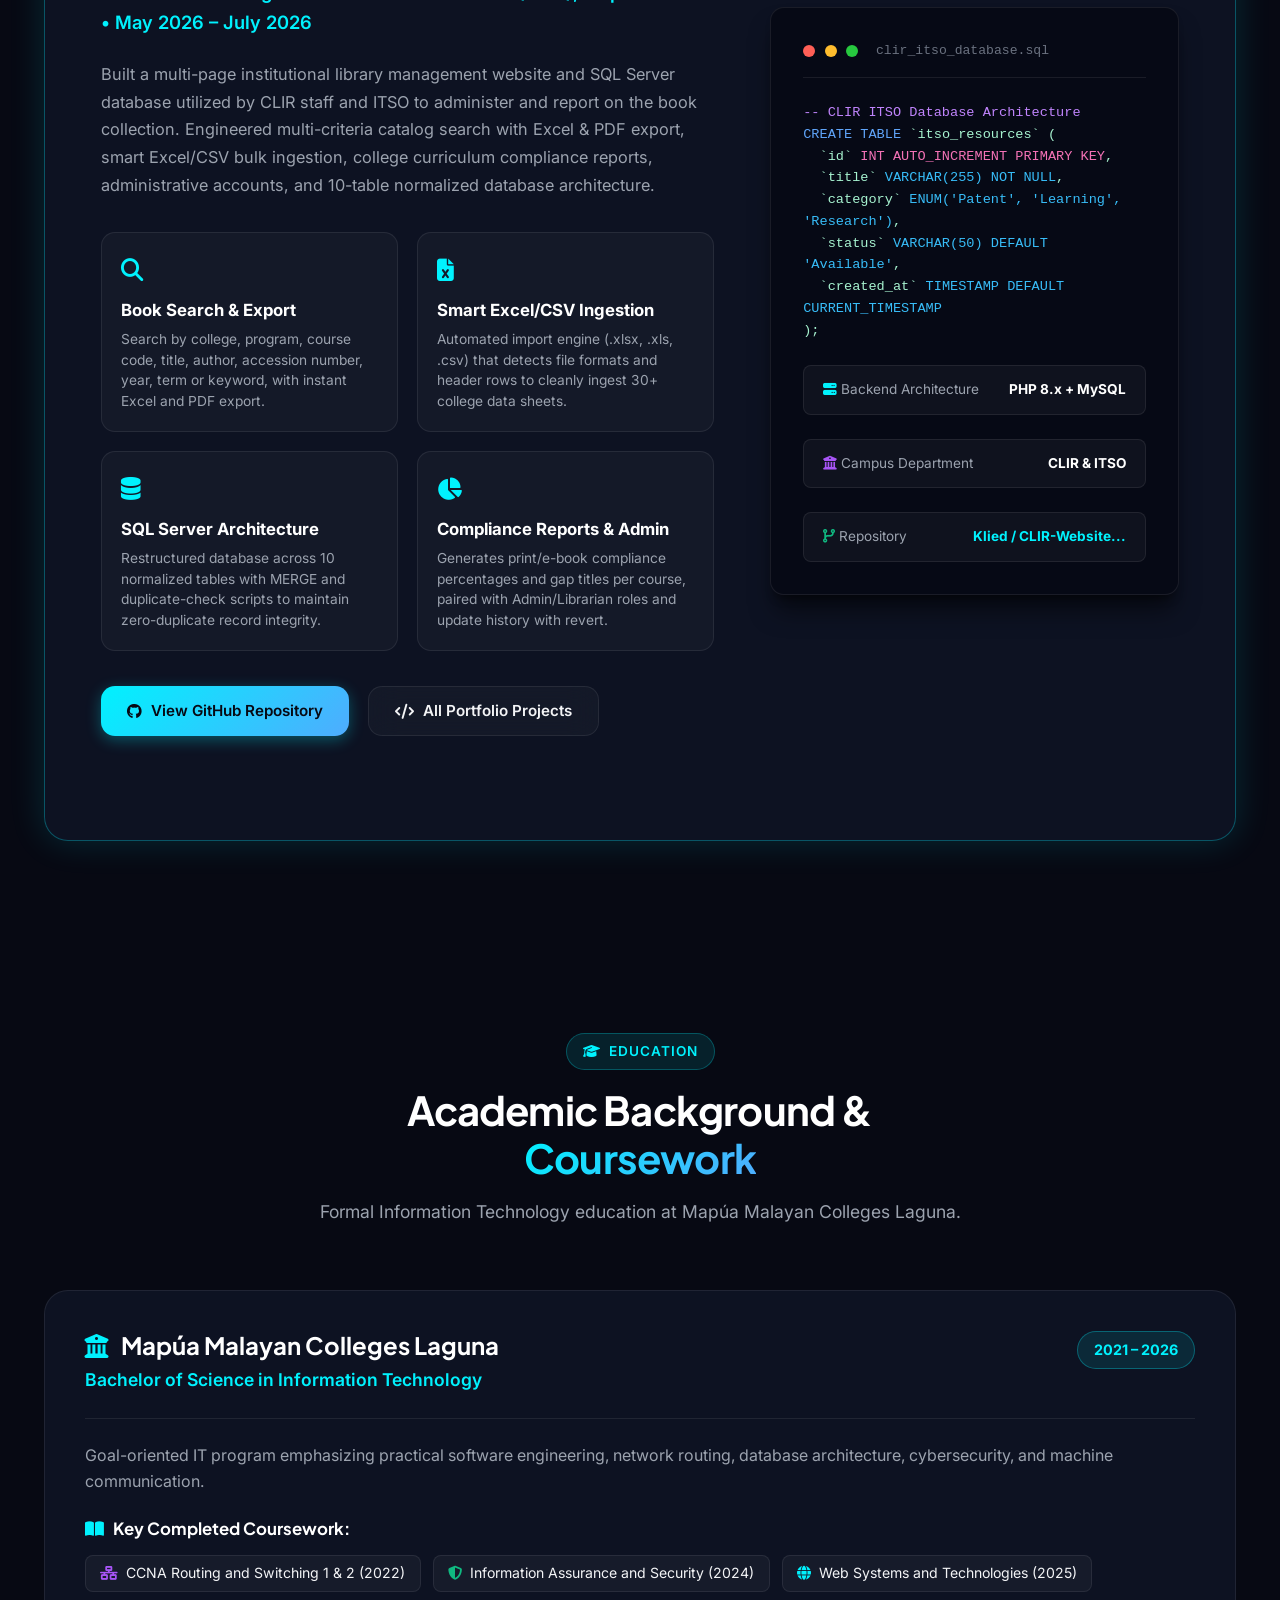
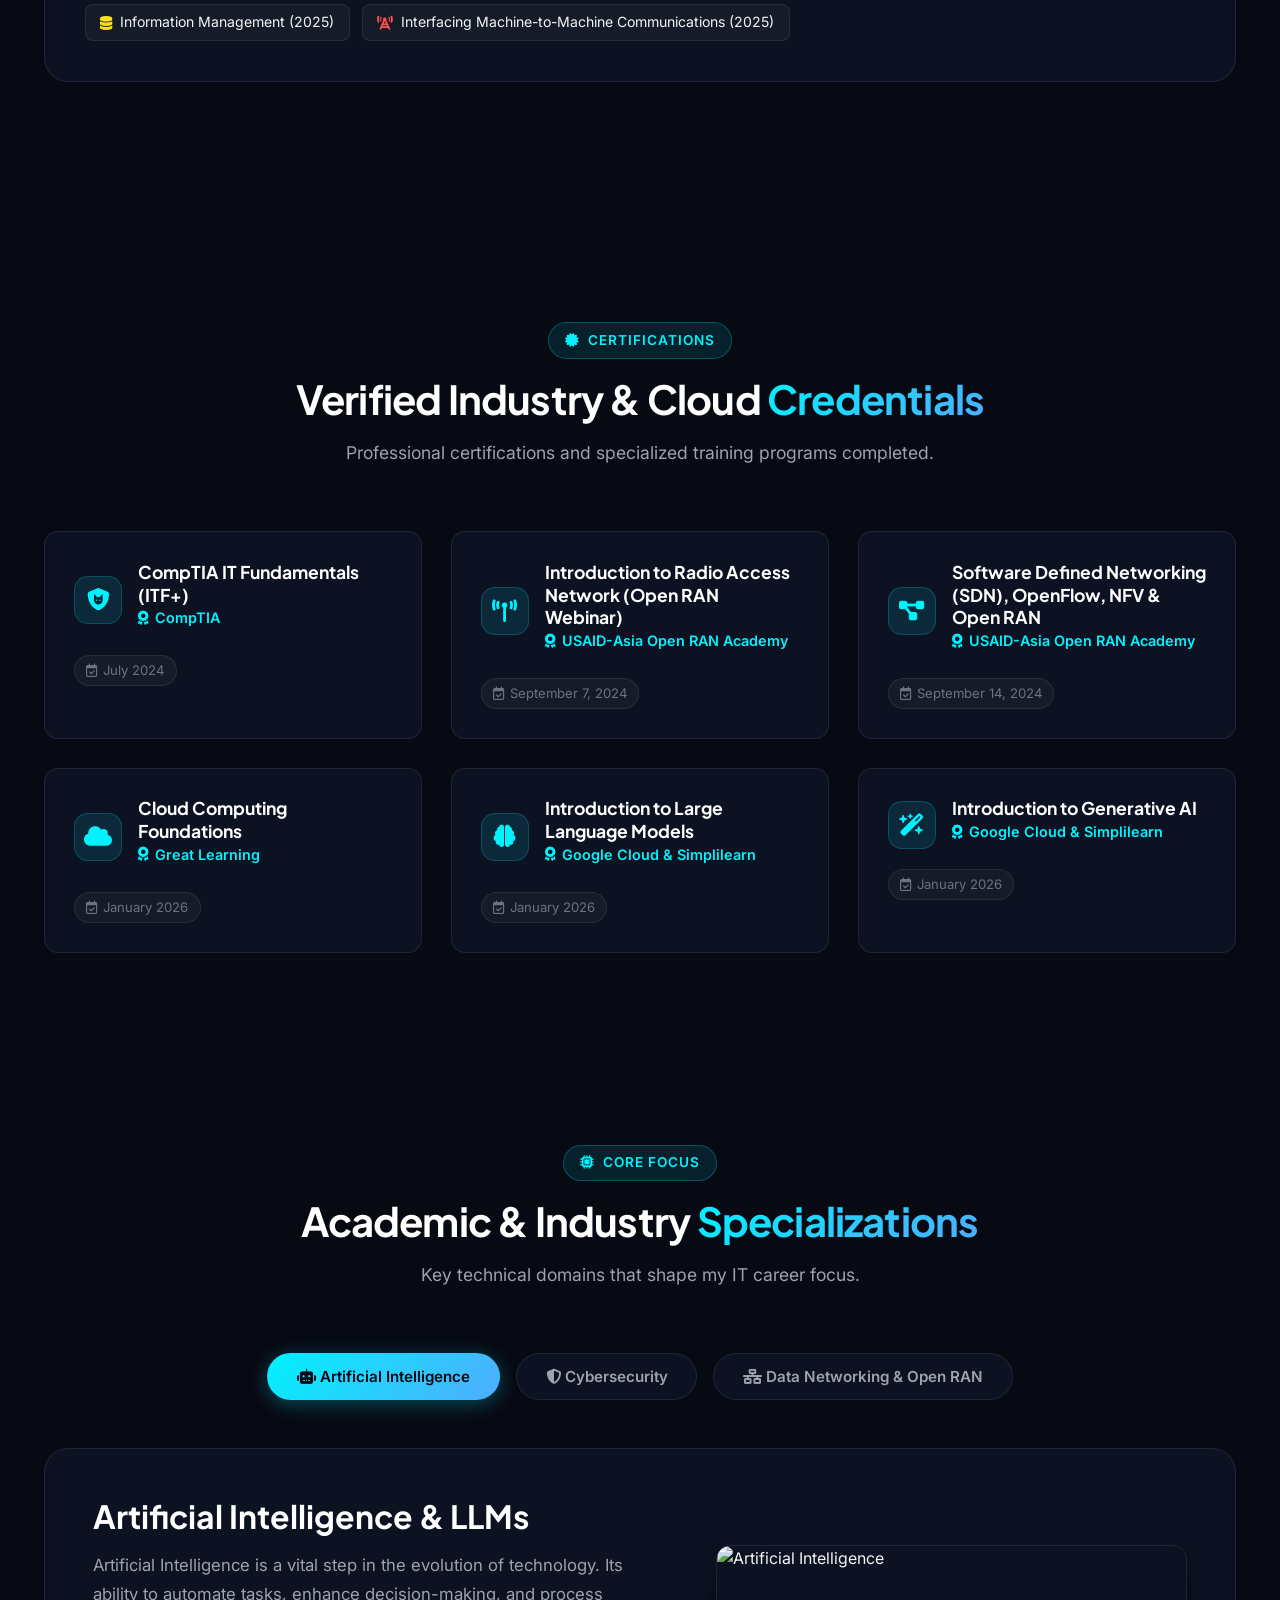
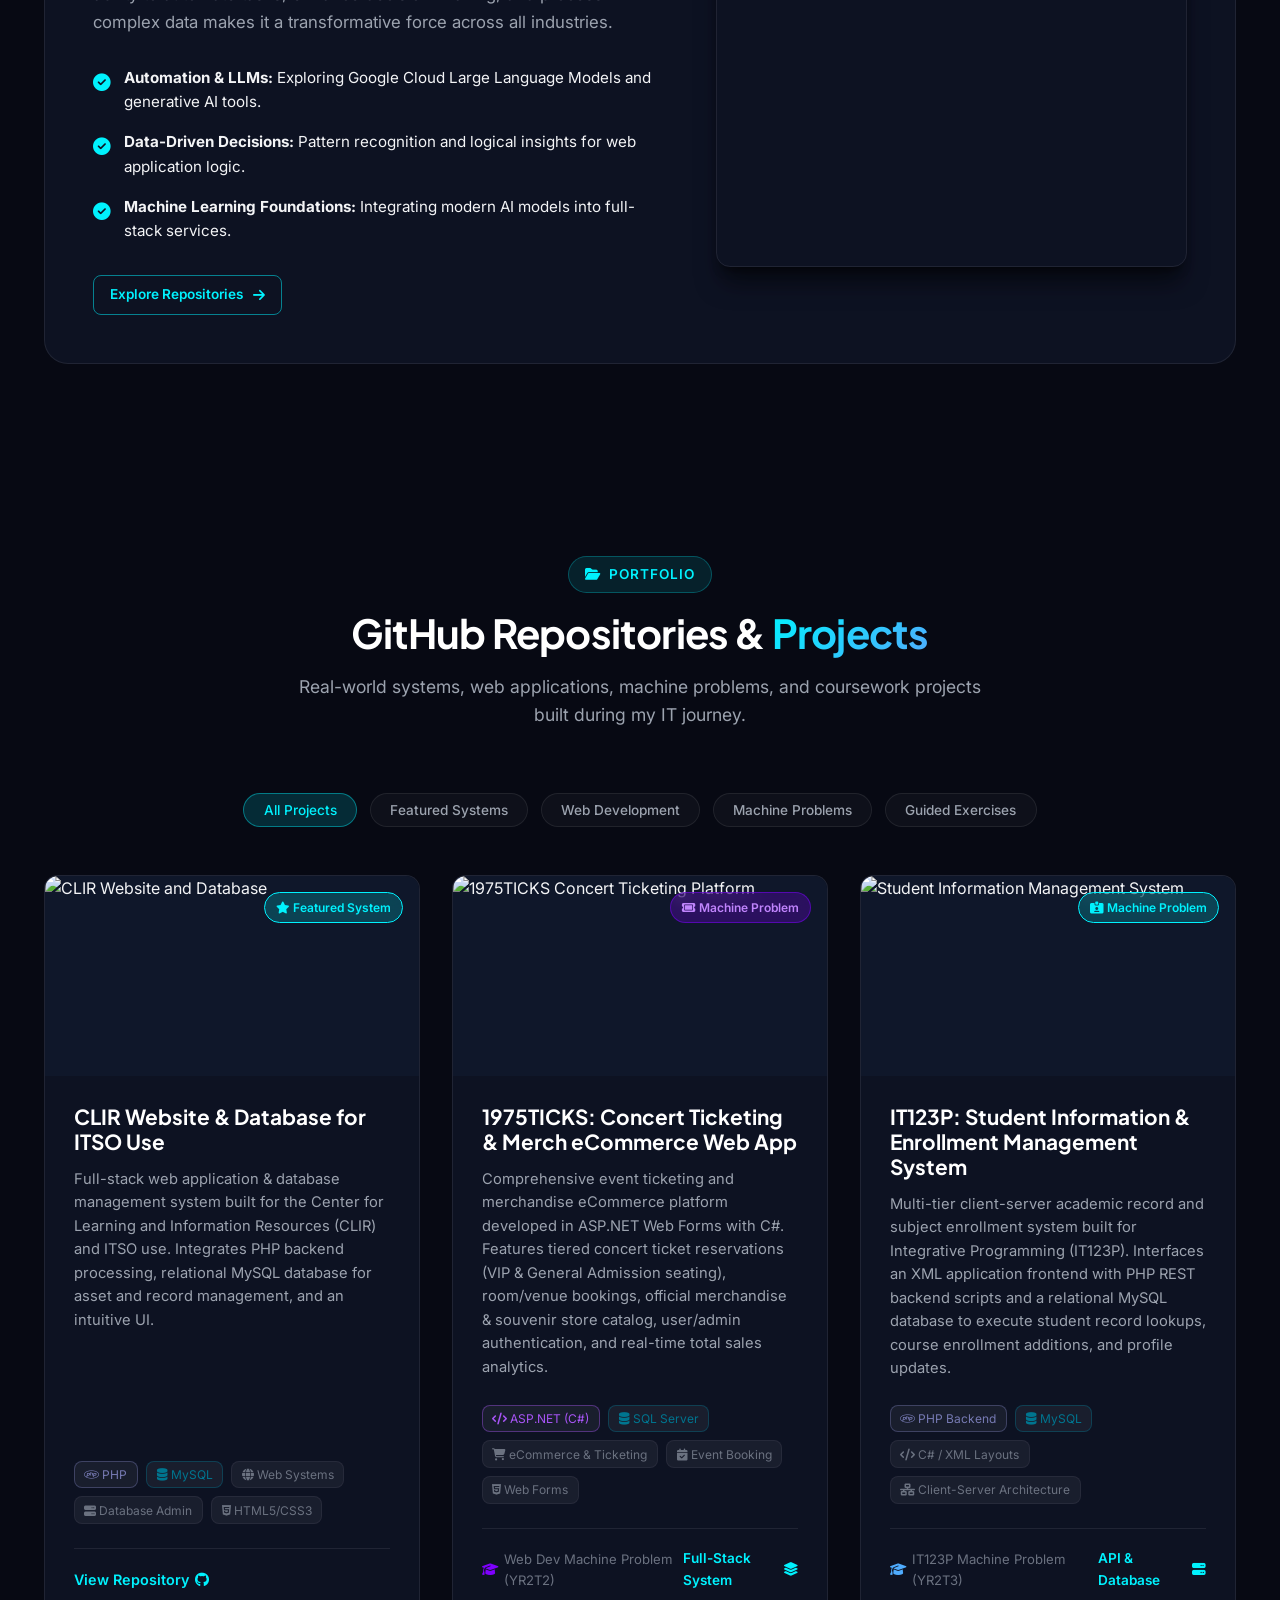
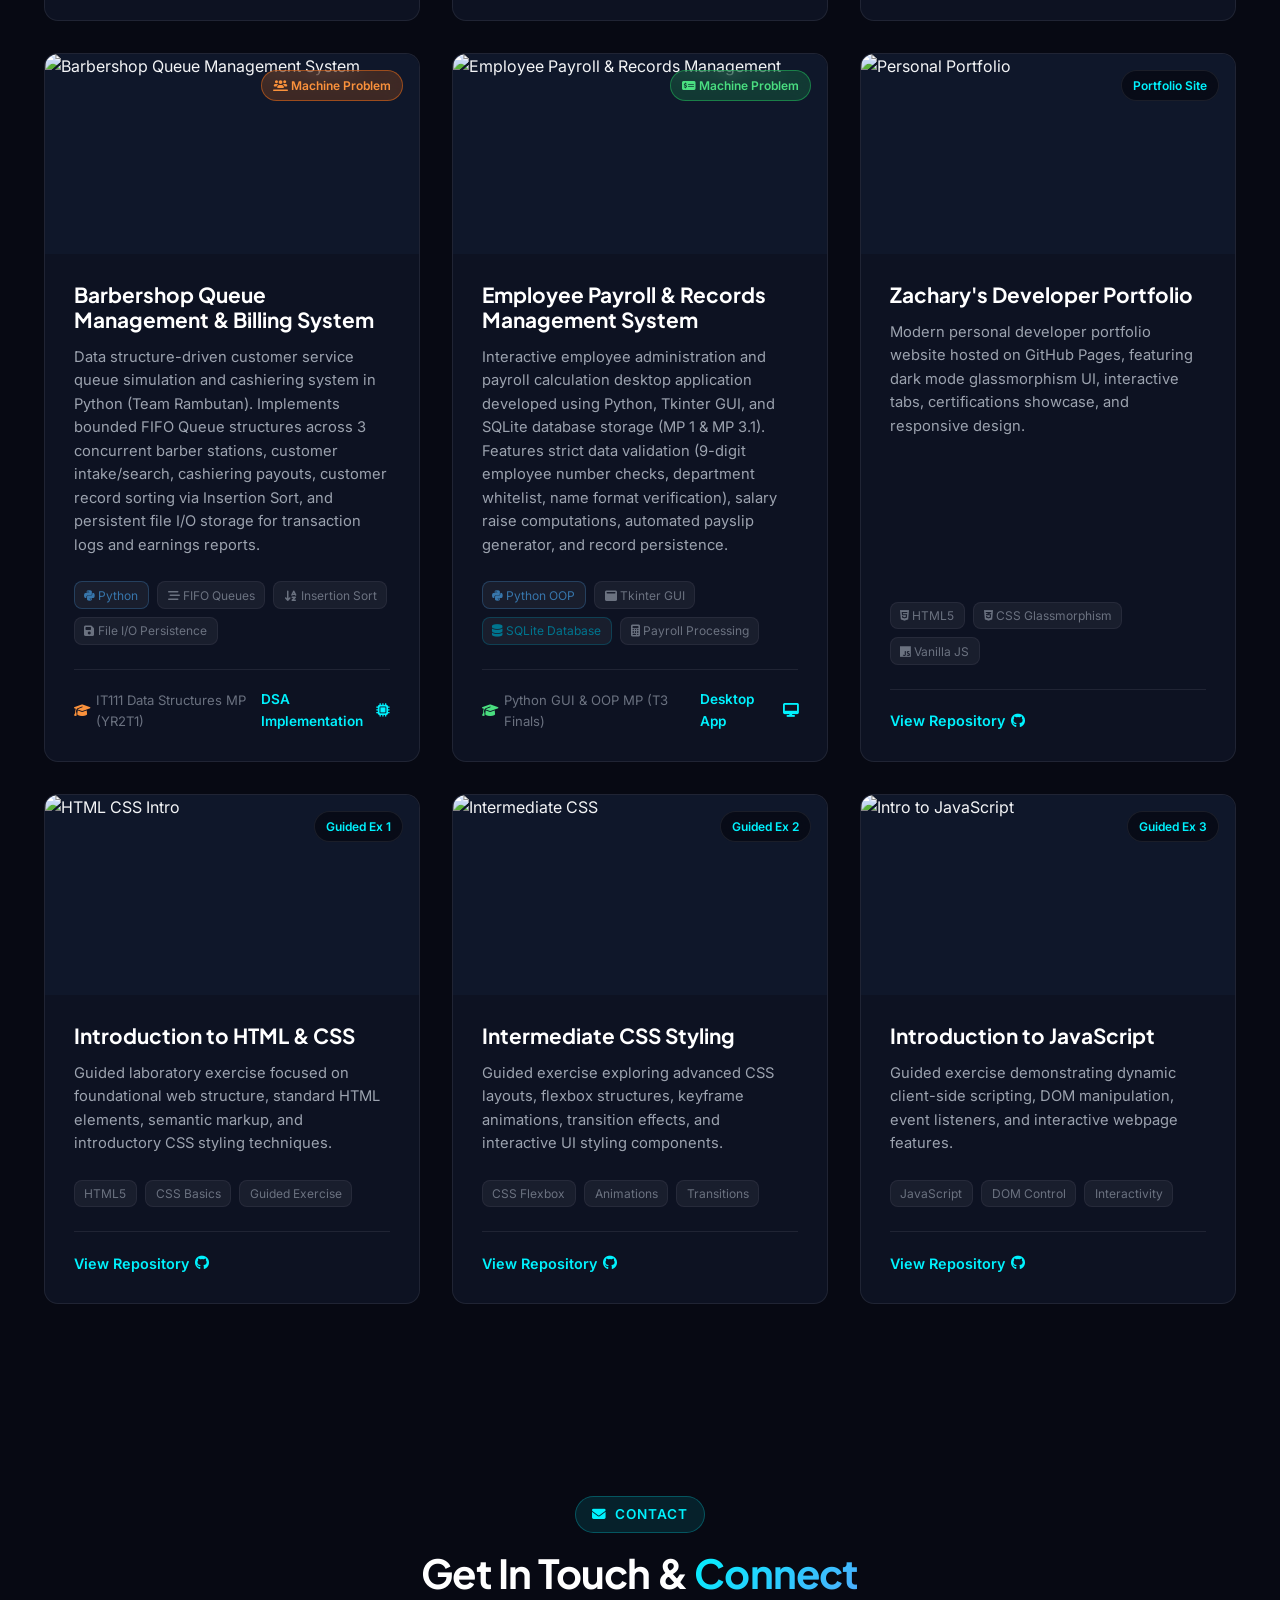
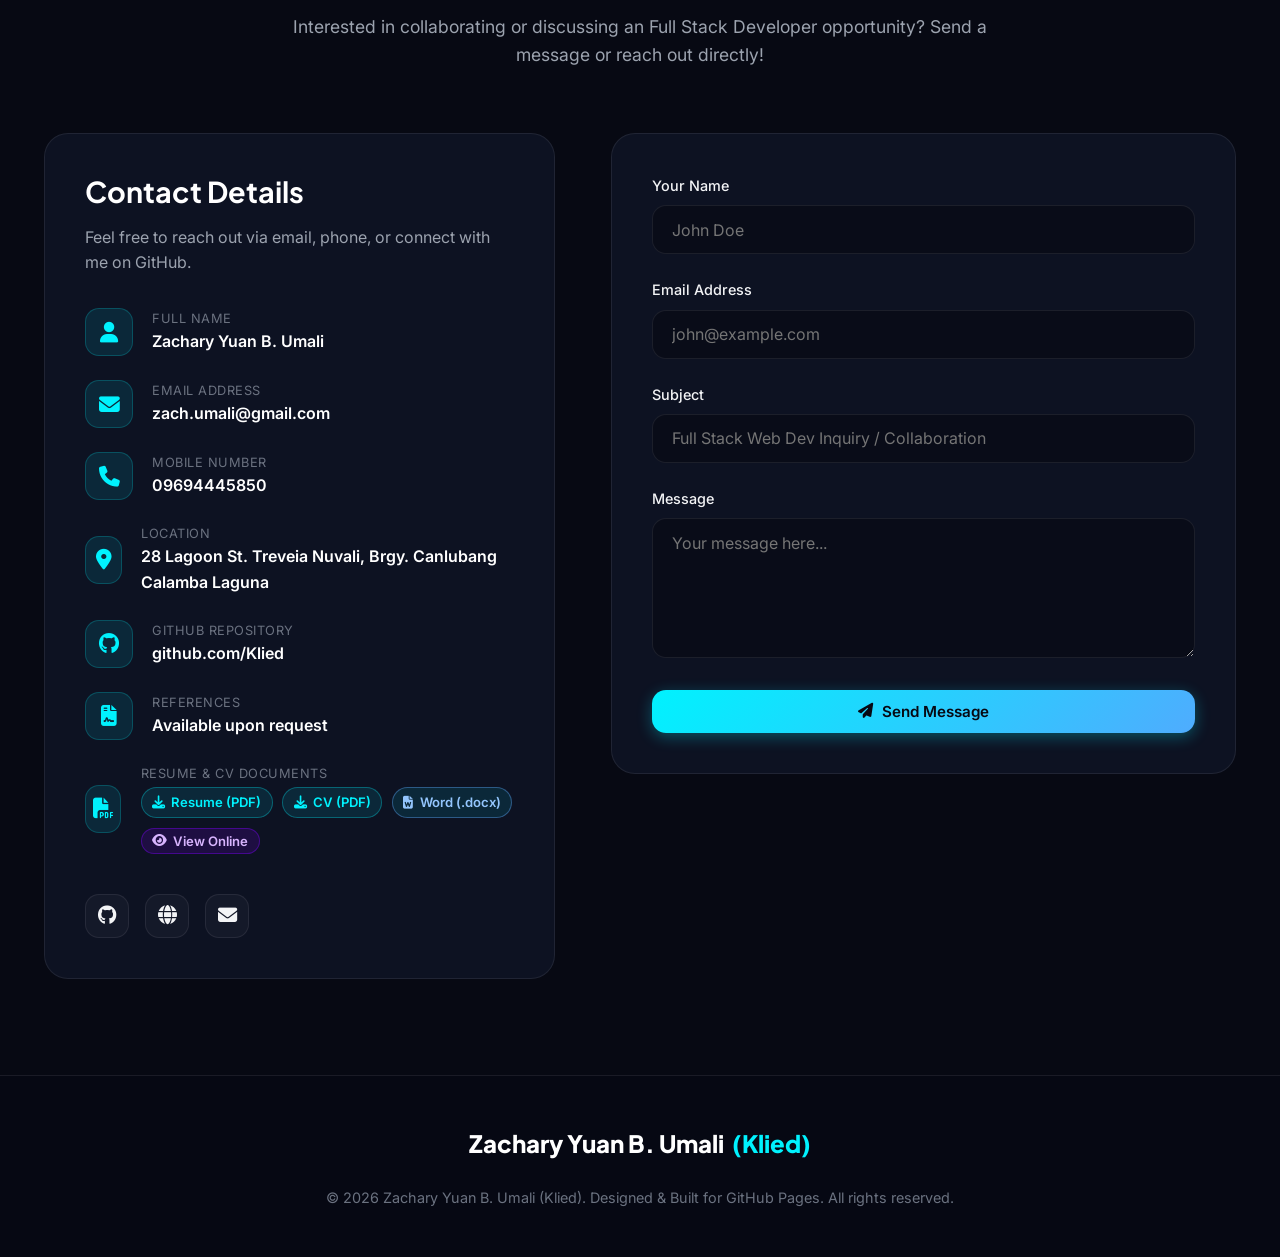
==== commit dd039435: "commit" ====
--- a/Web/My website.html
+++ b/Web/My website.html
@@ -2200,11 +2200,6 @@
       </ul>
 
       <div class="nav-actions">
-        <!-- Direct High-Visibility CV Button -->
-        <a href="assets/Zachary_Yuan_Umali_CV.pdf" download="Zachary_Yuan_Umali_CV.pdf" class="btn btn-cv-nav btn-sm"
-          id="navDirectCvBtn" title="Download Official Curriculum Vitae (PDF)">
-          <i class="fa-solid fa-file-arrow-down"></i> Download CV <span class="nav-cv-badge">PDF</span>
-        </a>
 
         <!-- Resume & CV Dropdown -->
         <div class="resume-dropdown" id="navResumeDropdown">
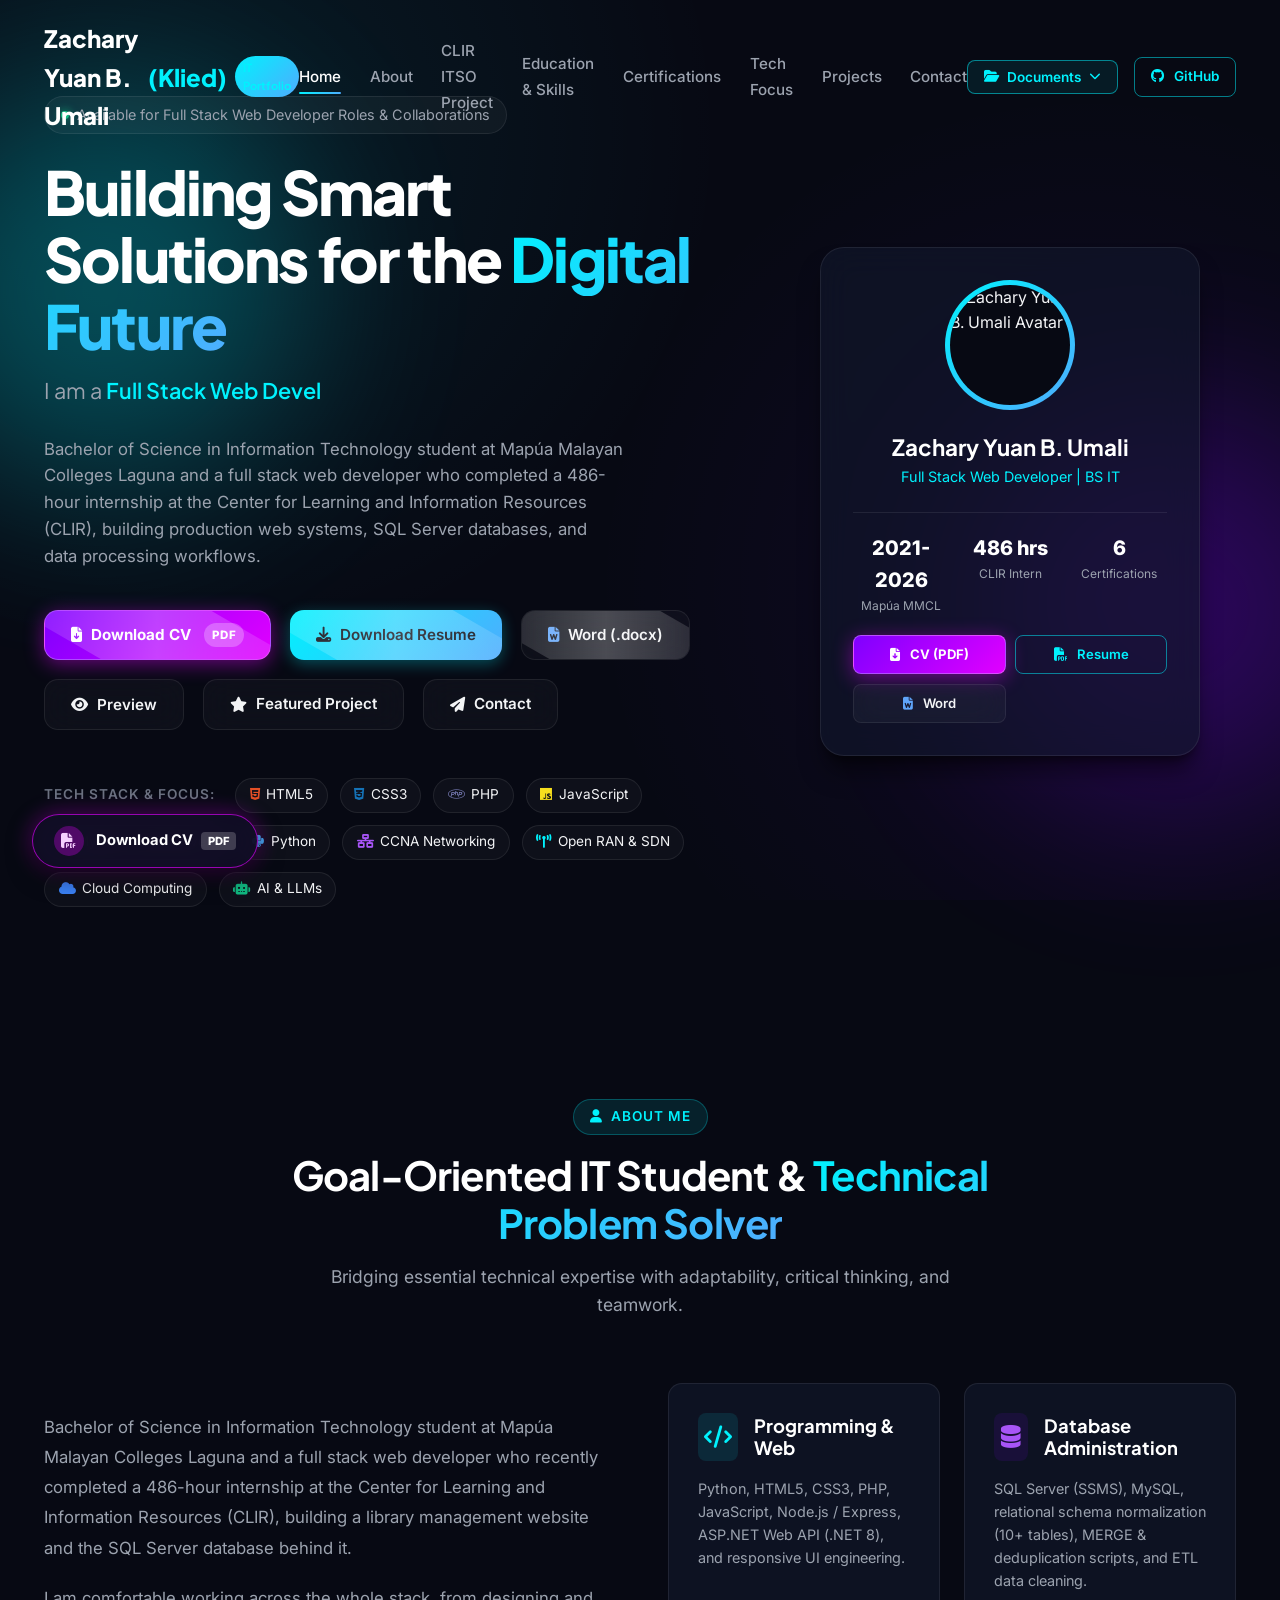
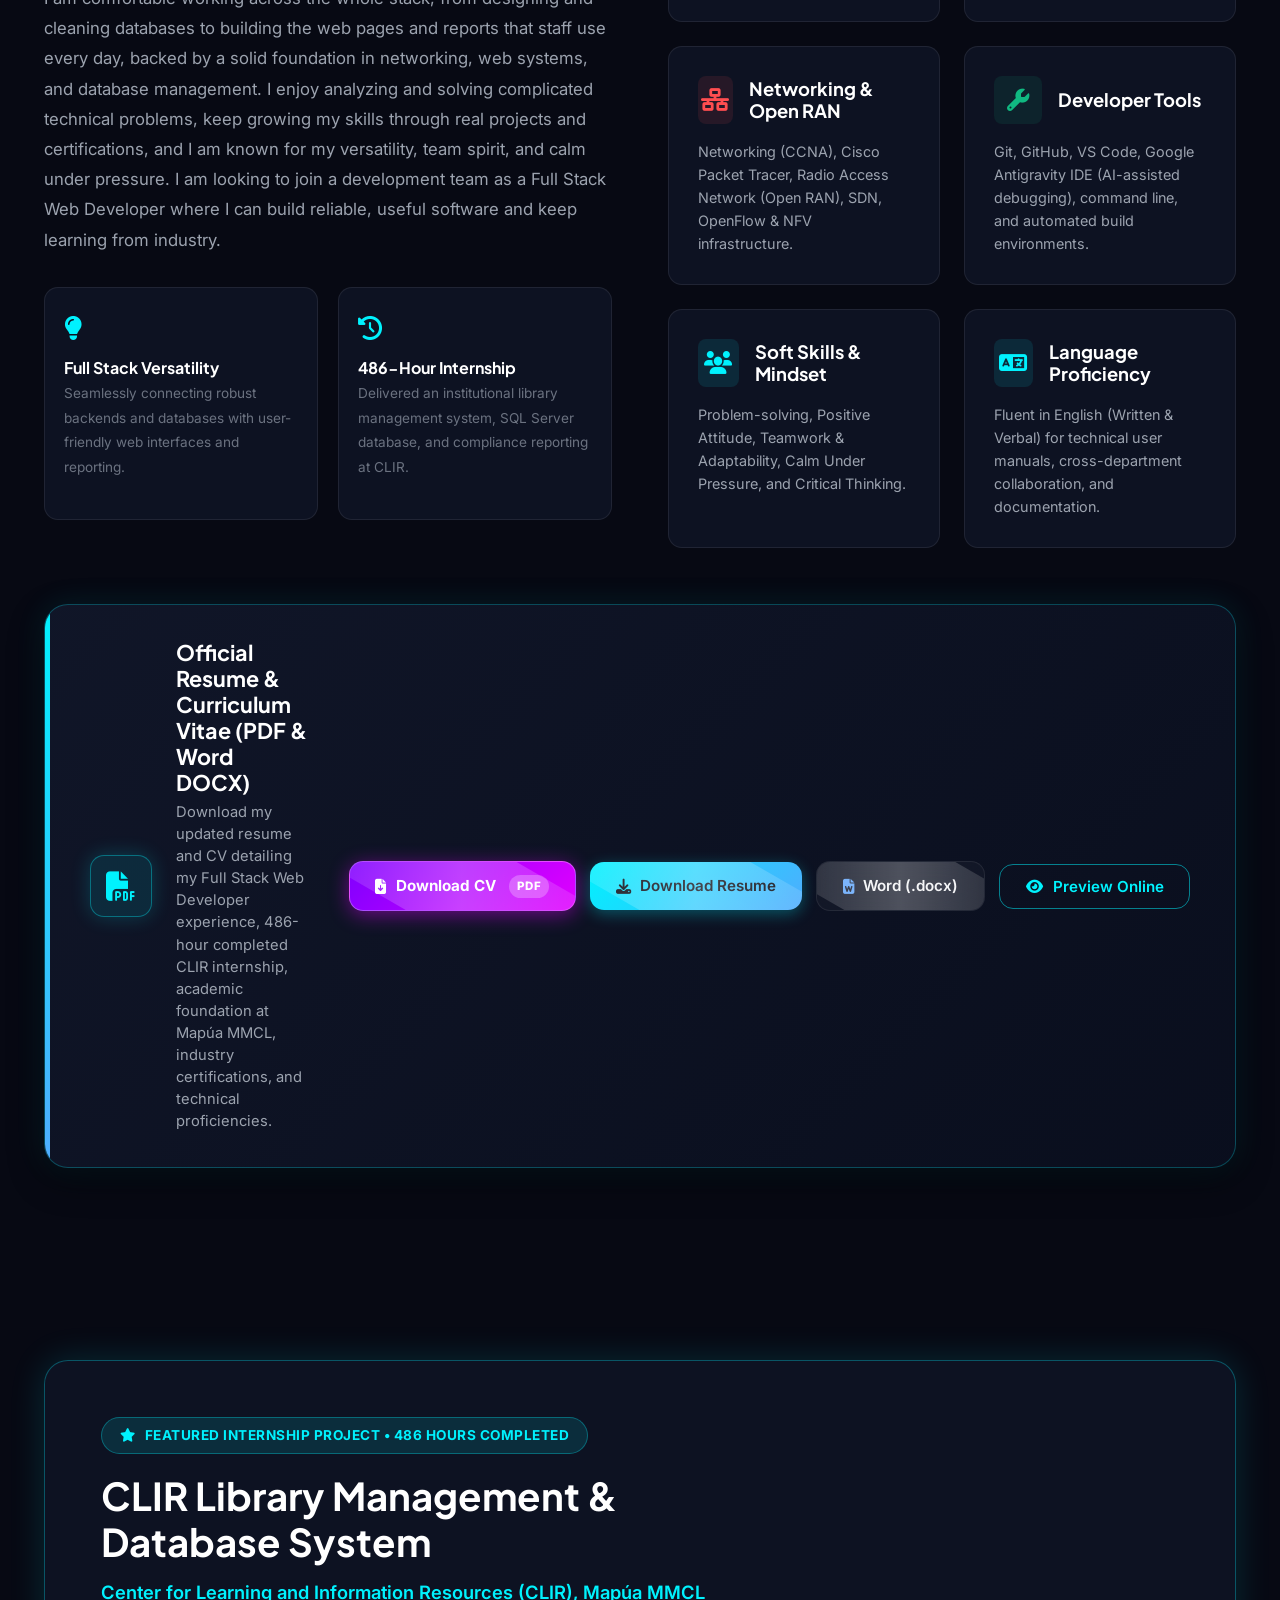
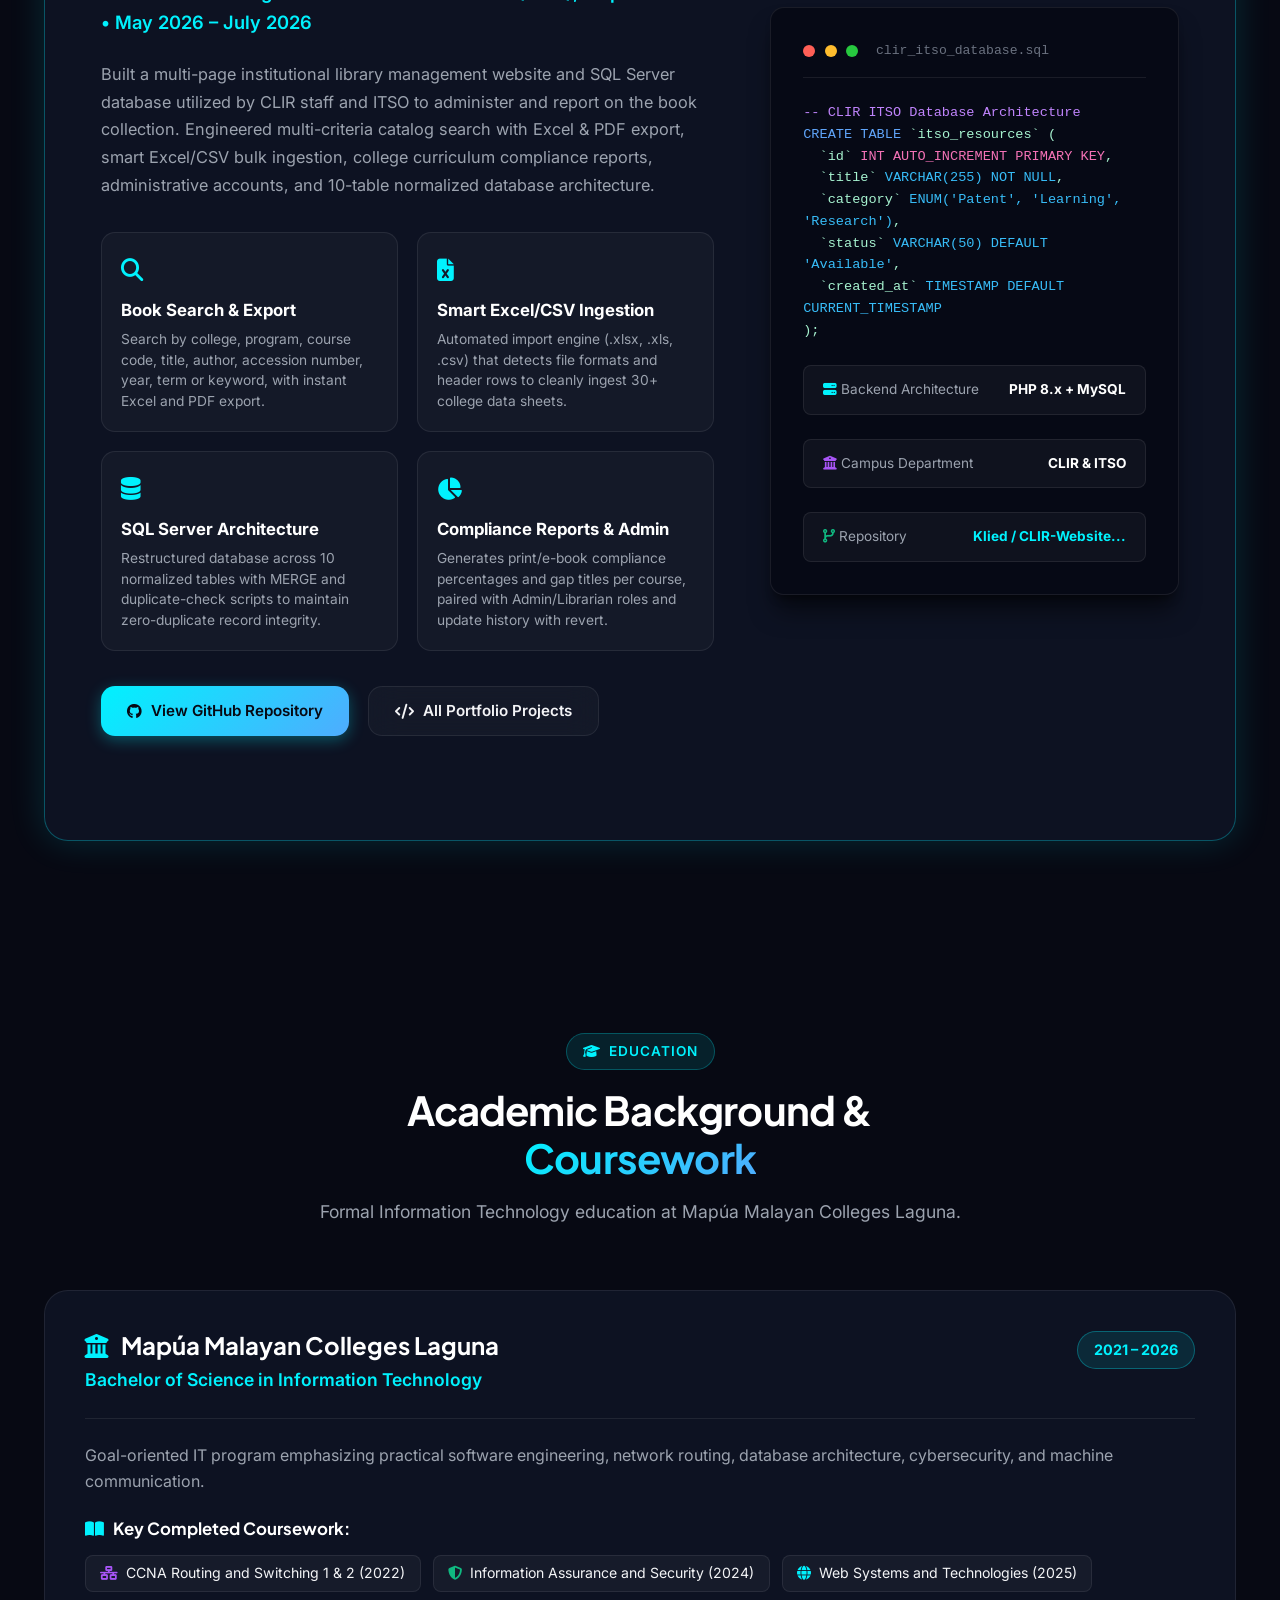
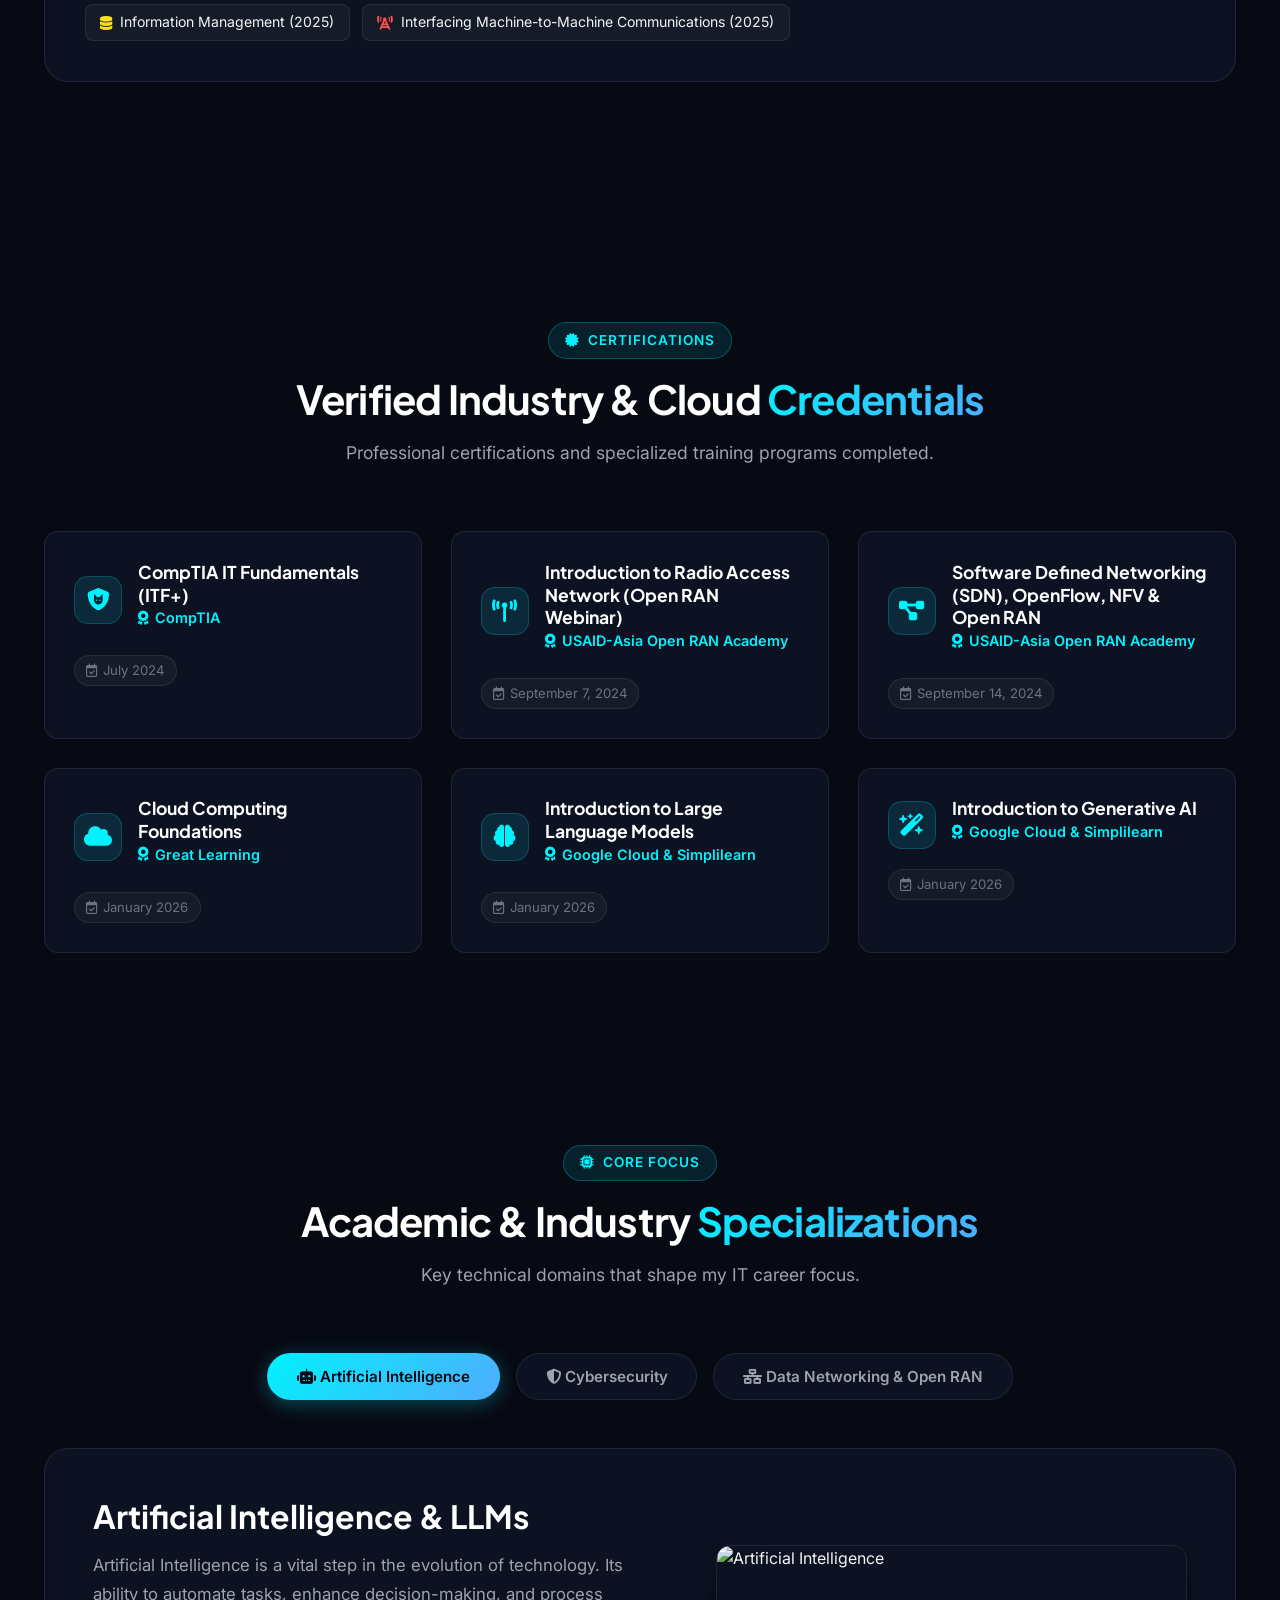
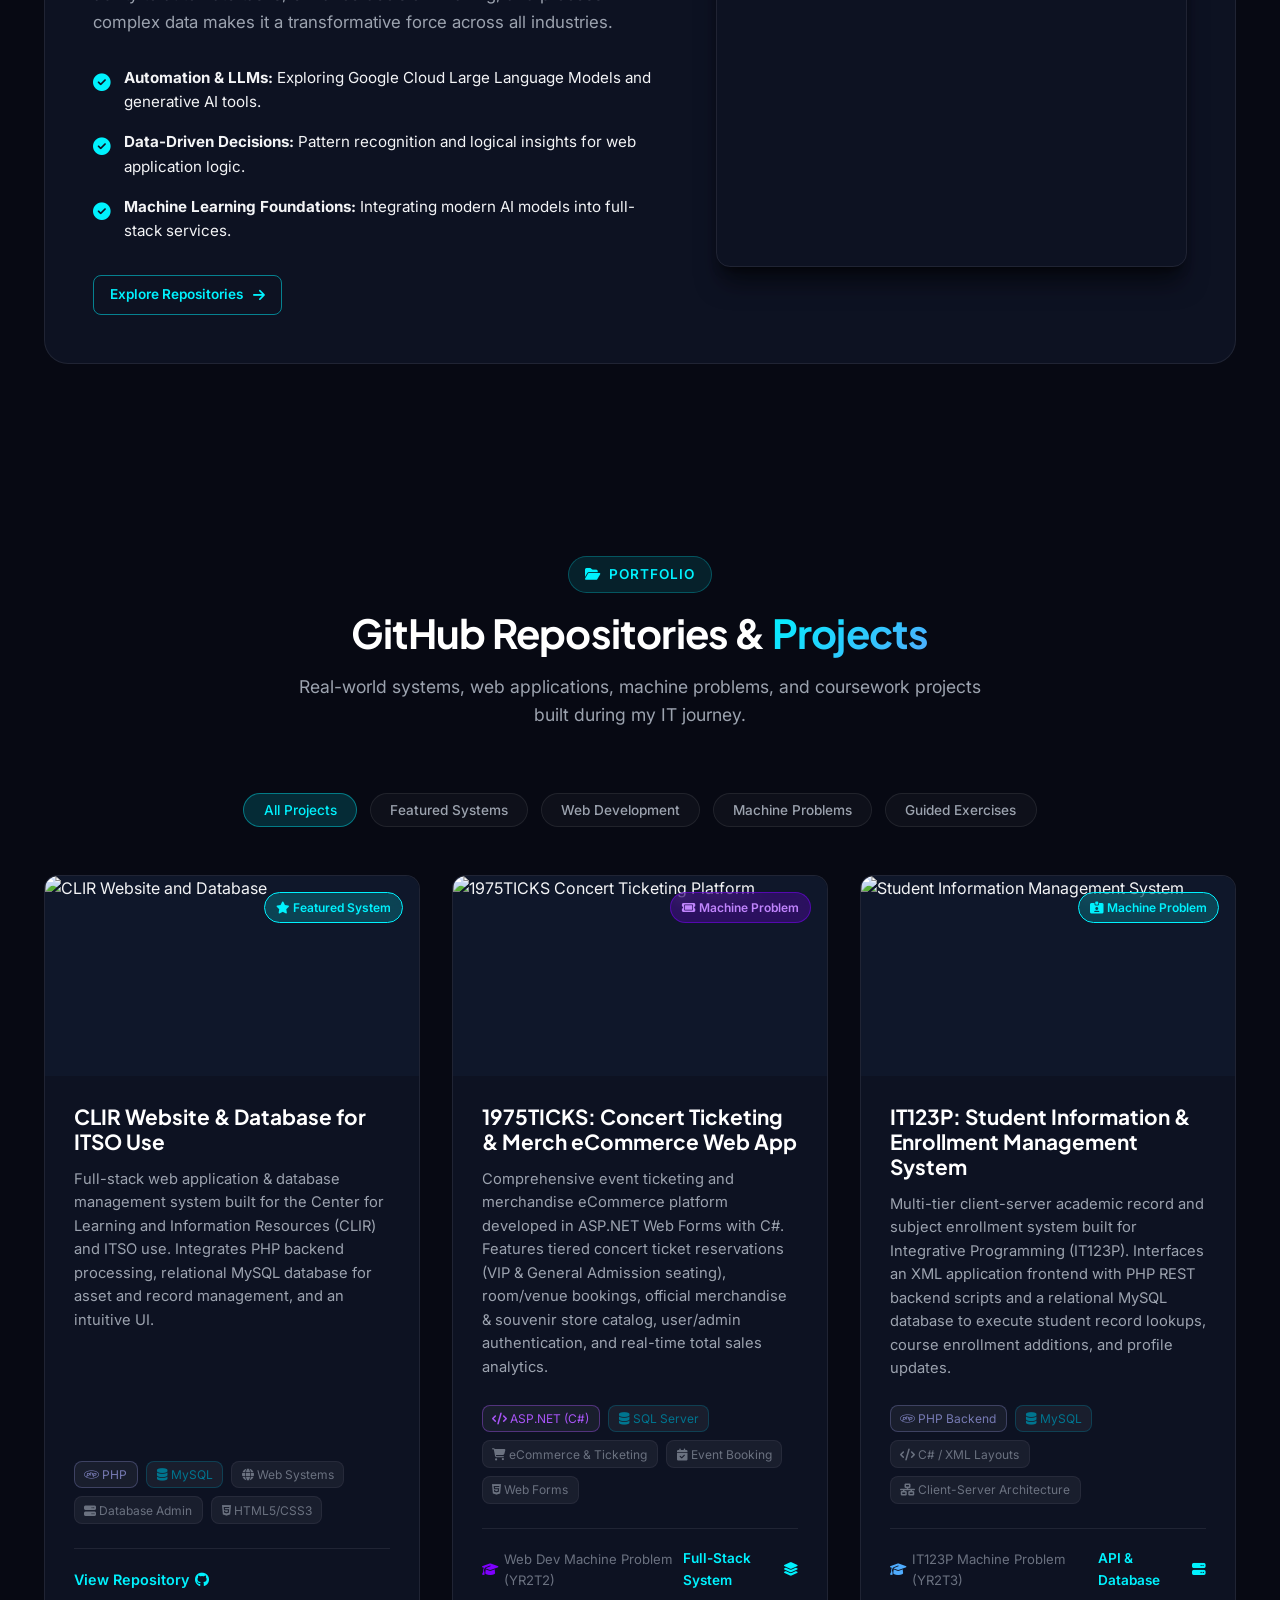
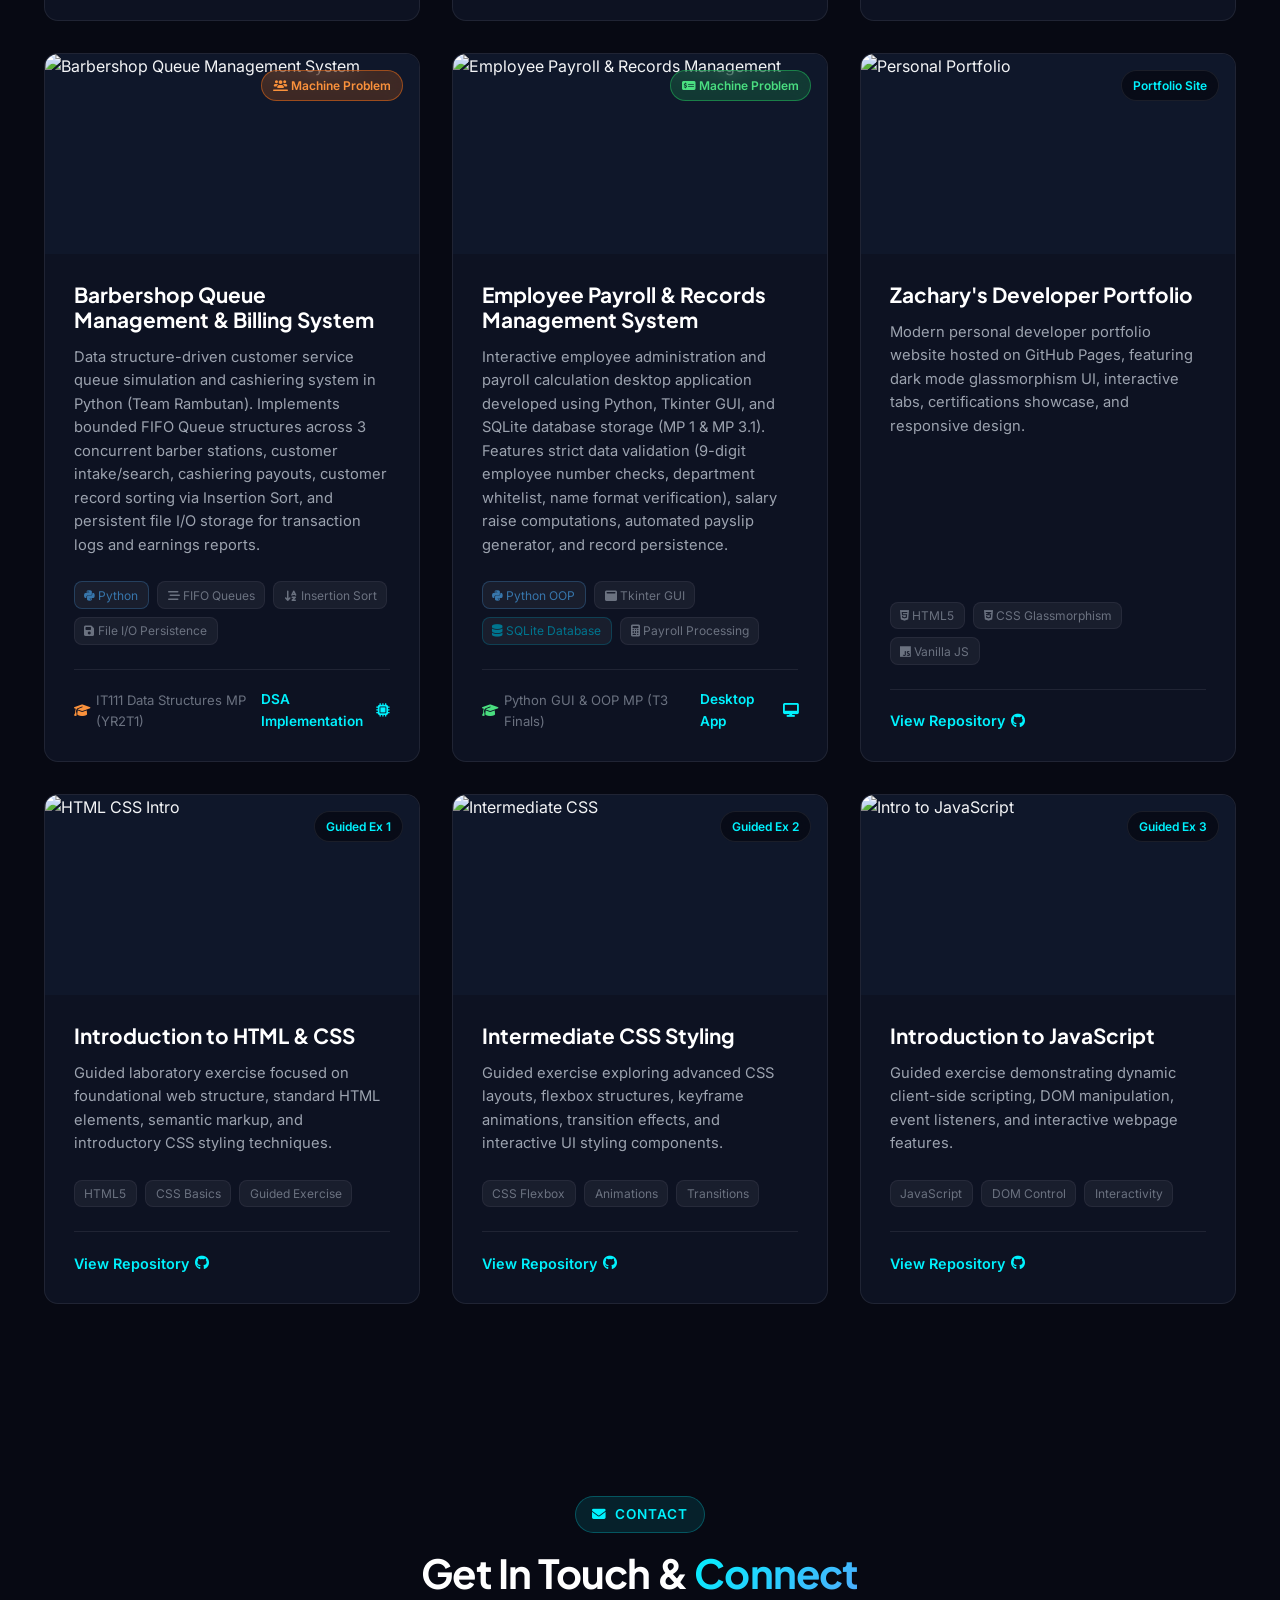
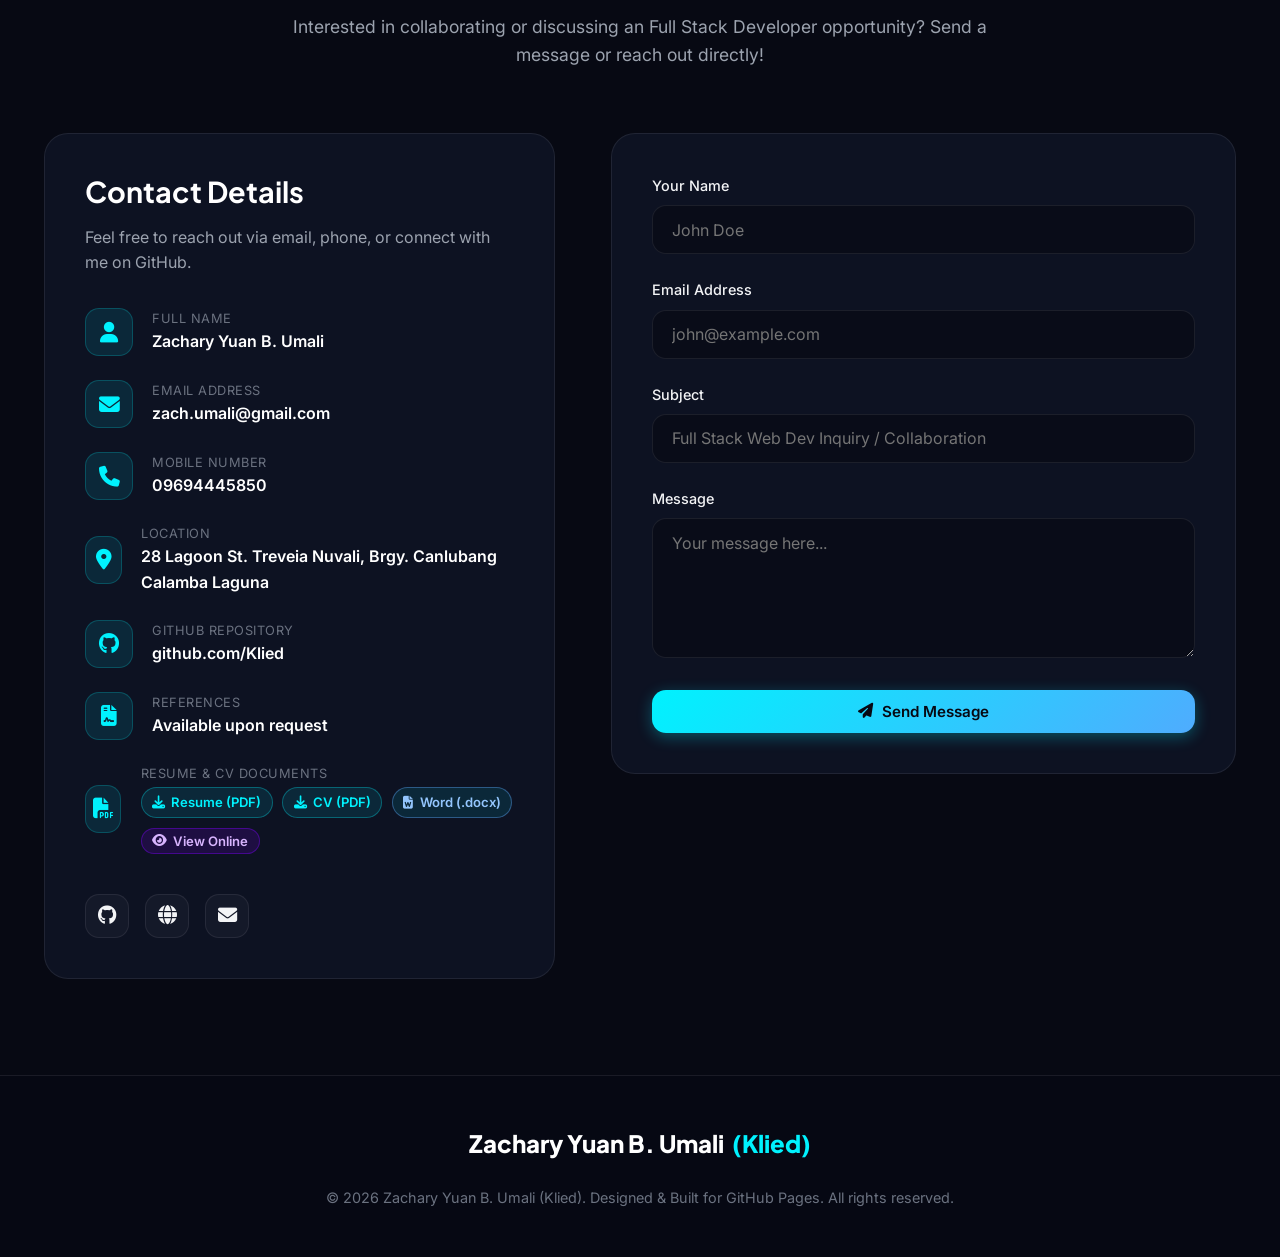
==== commit 024e5398: "commit" ====
--- a/Web/My website.html
+++ b/Web/My website.html
@@ -2195,8 +2195,6 @@
         <li><a href="#focus" class="nav-link">Tech Focus</a></li>
         <li><a href="#projects" class="nav-link">Projects</a></li>
         <li><a href="#contact" class="nav-link">Contact</a></li>
-        <li><a href="assets/Zachary_Yuan_Umali_Resume.pdf" download="Zachary_Yuan_Umali_Resume.pdf" class="nav-link"><i
-              class="fa-solid fa-file-arrow-down"></i> Resume/CV</a></li>
       </ul>
 
       <div class="nav-actions">
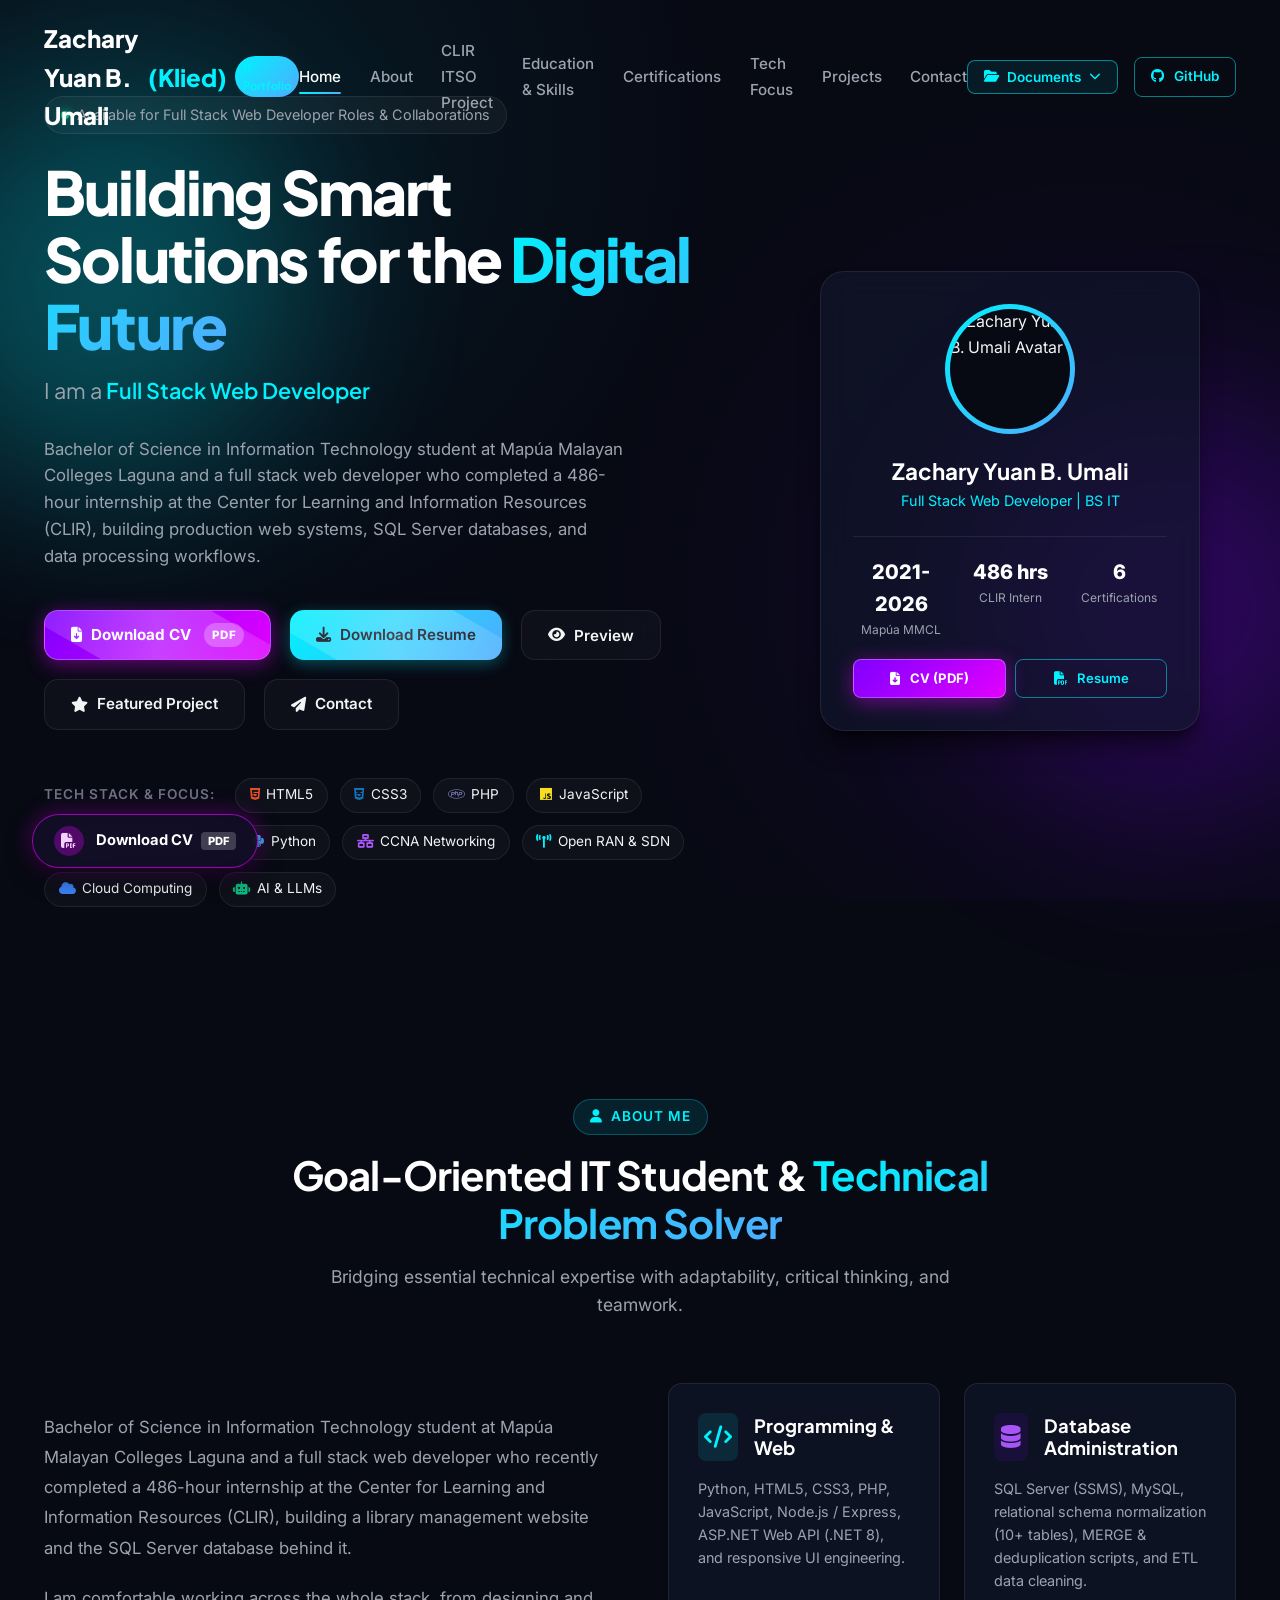
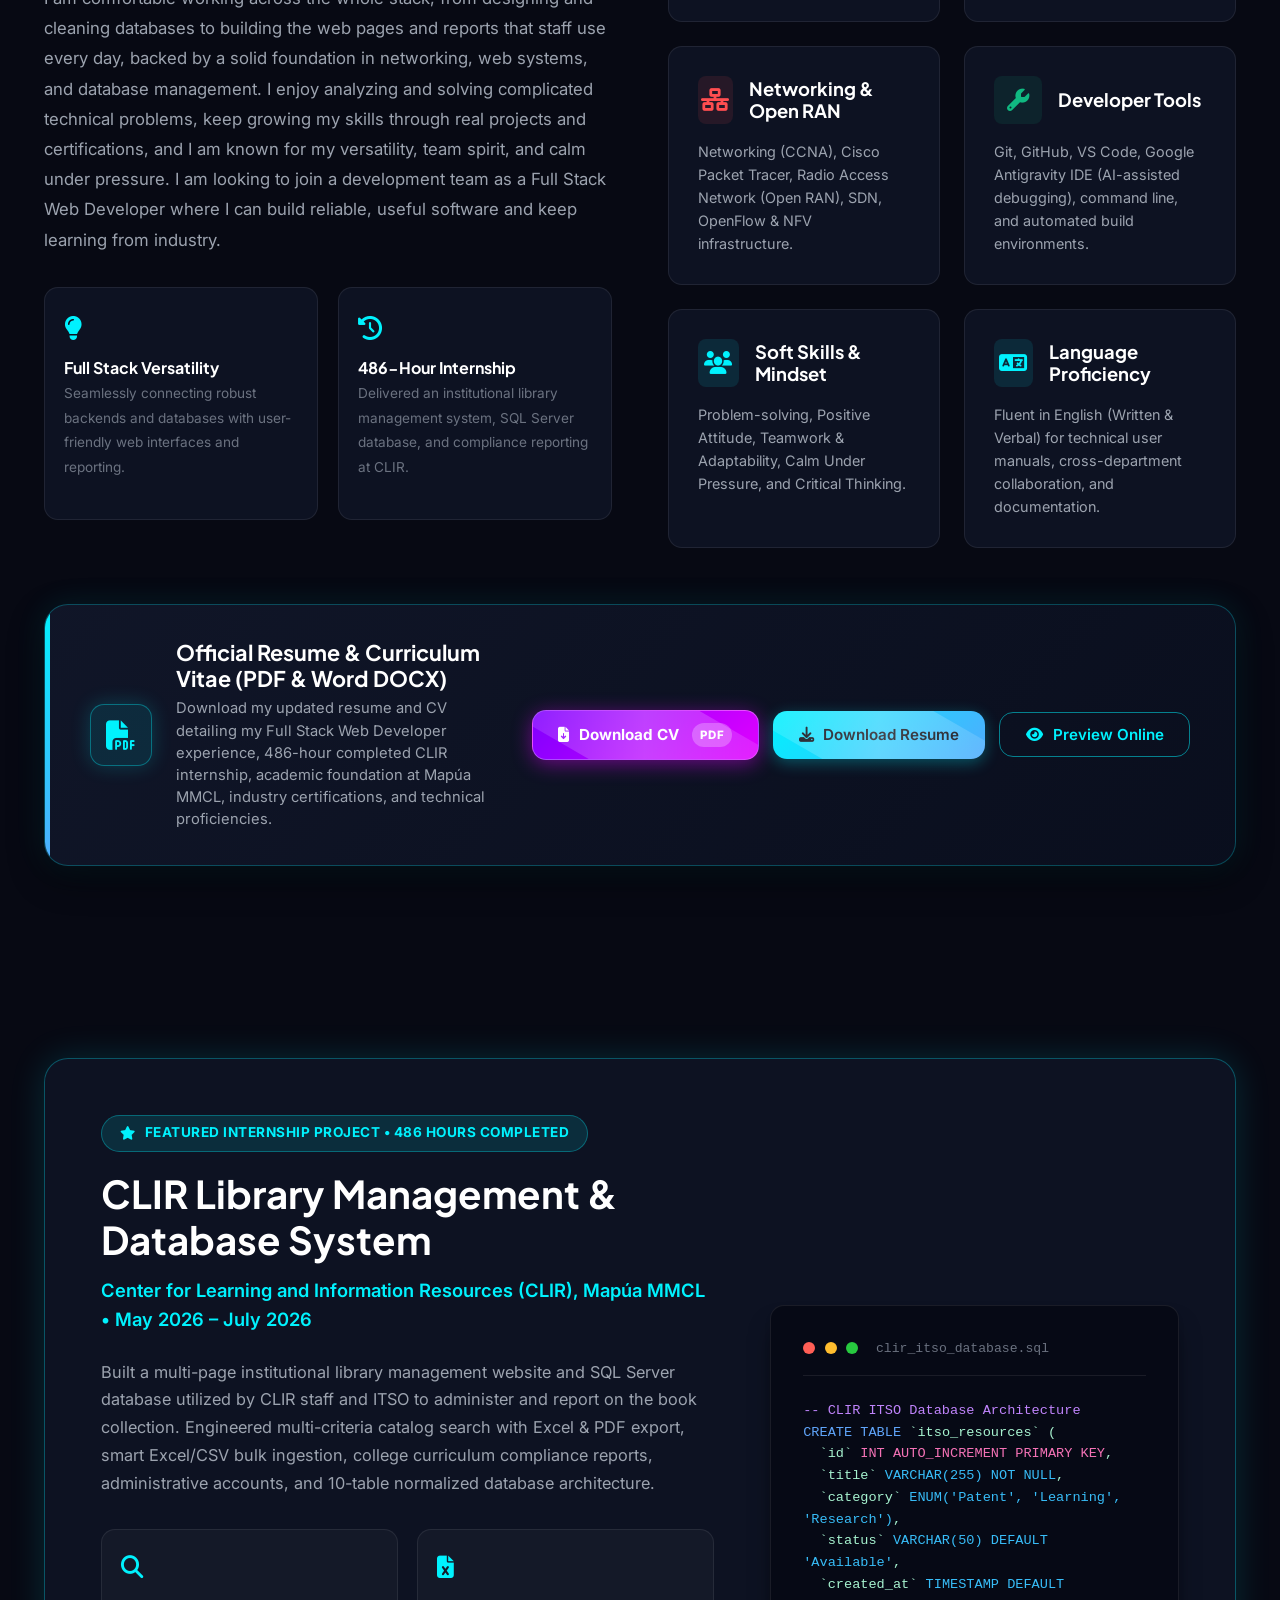
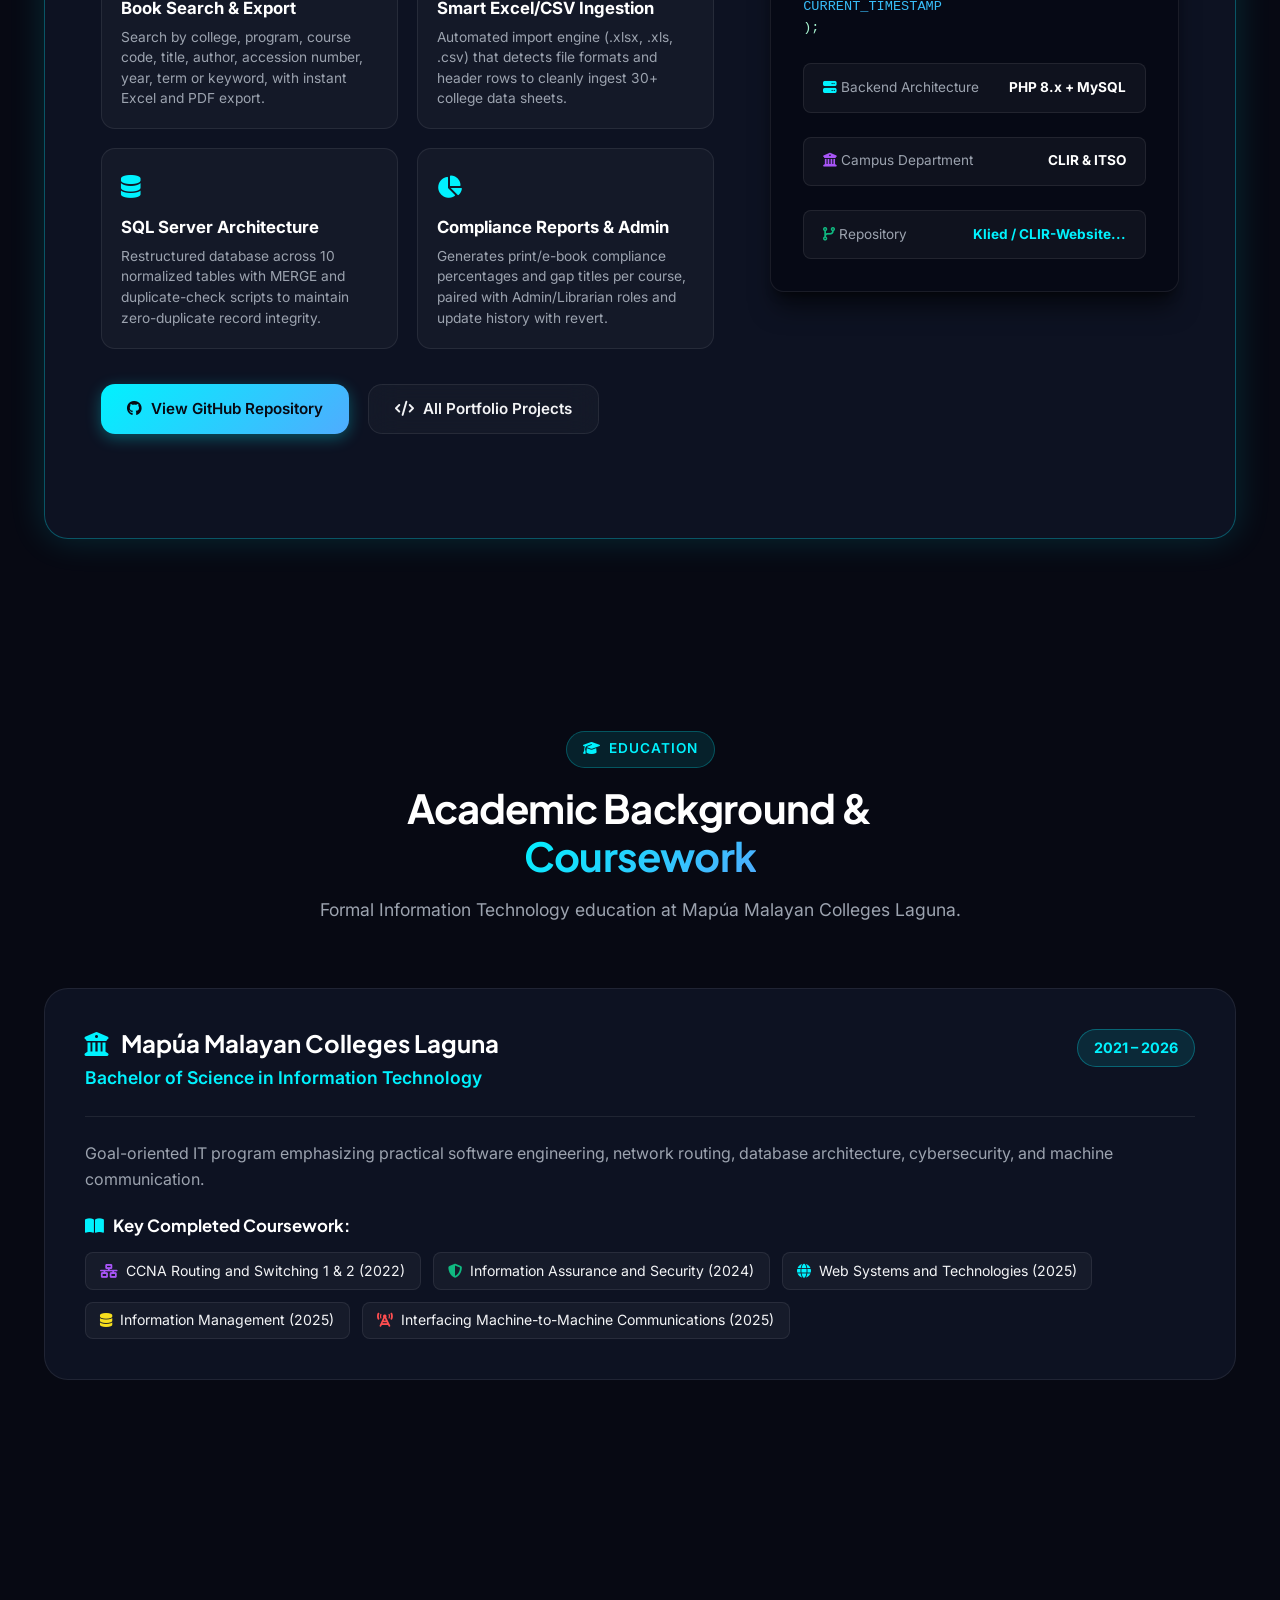
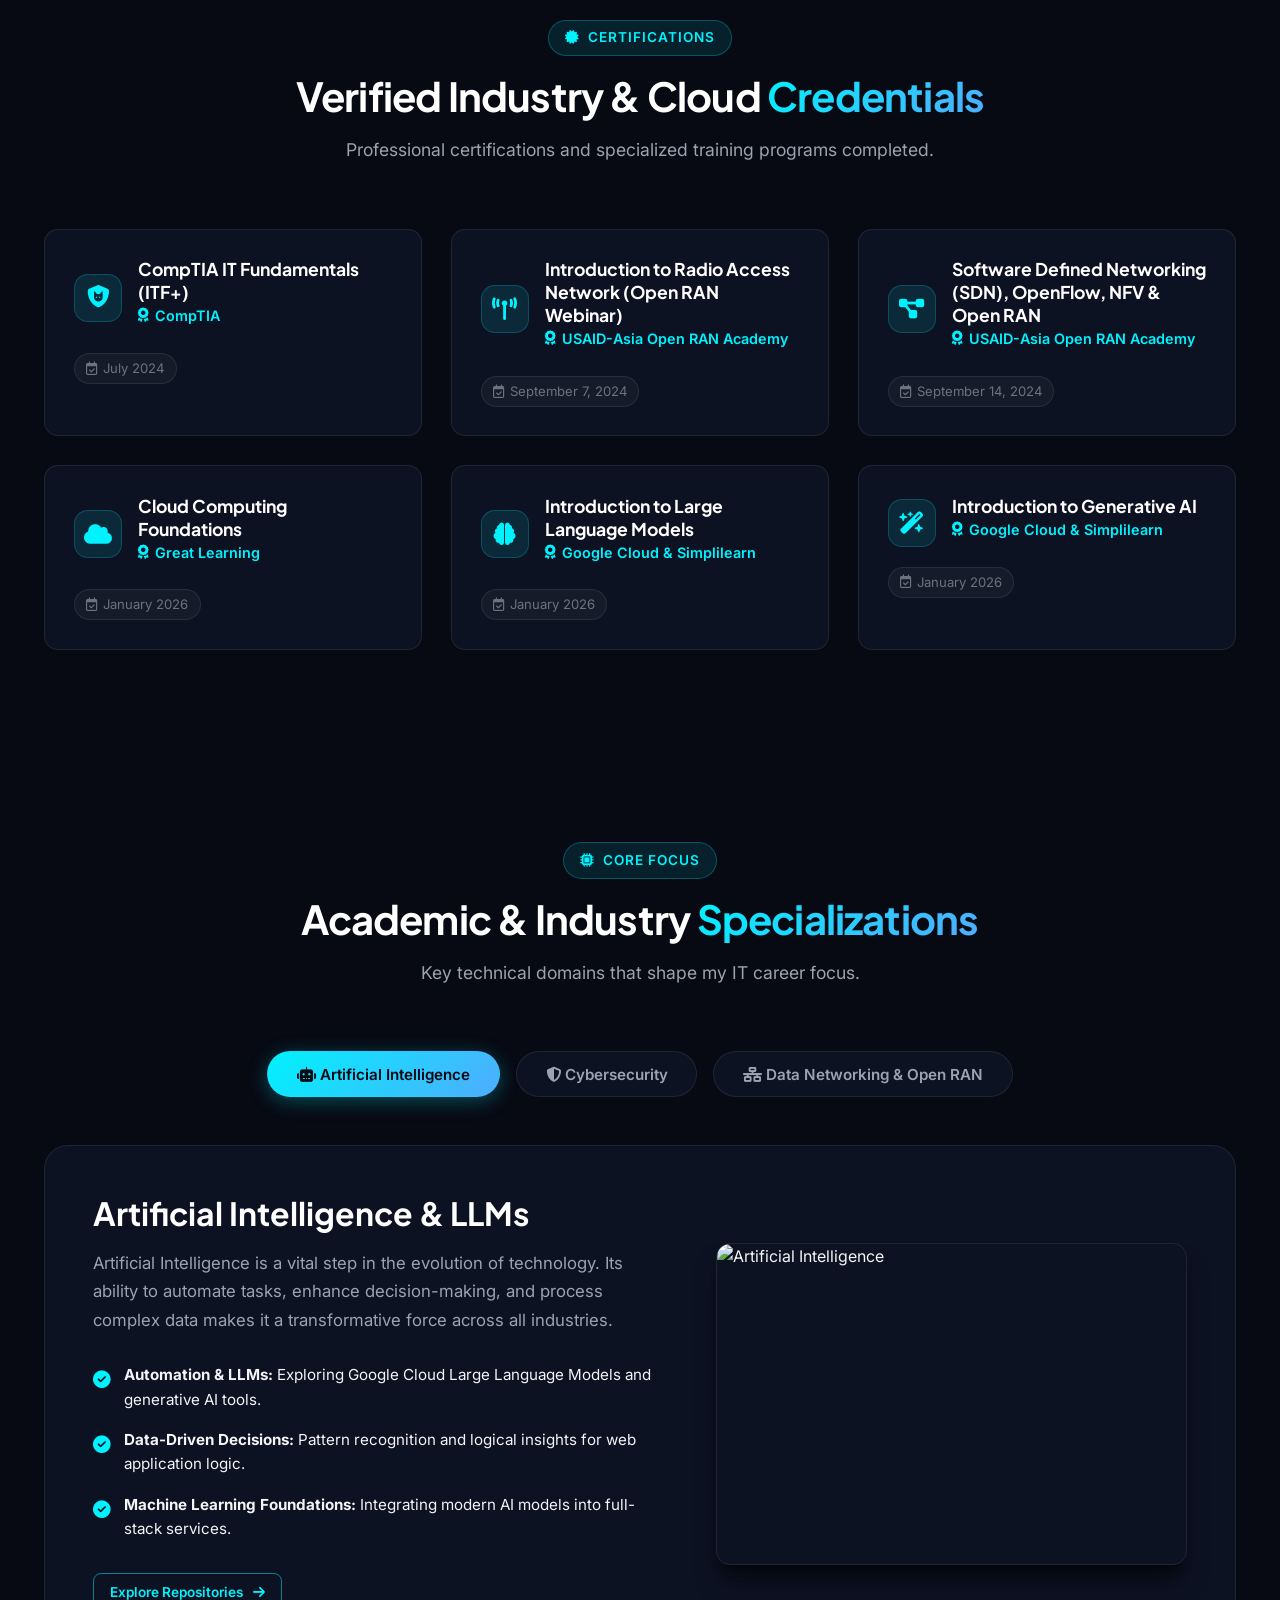
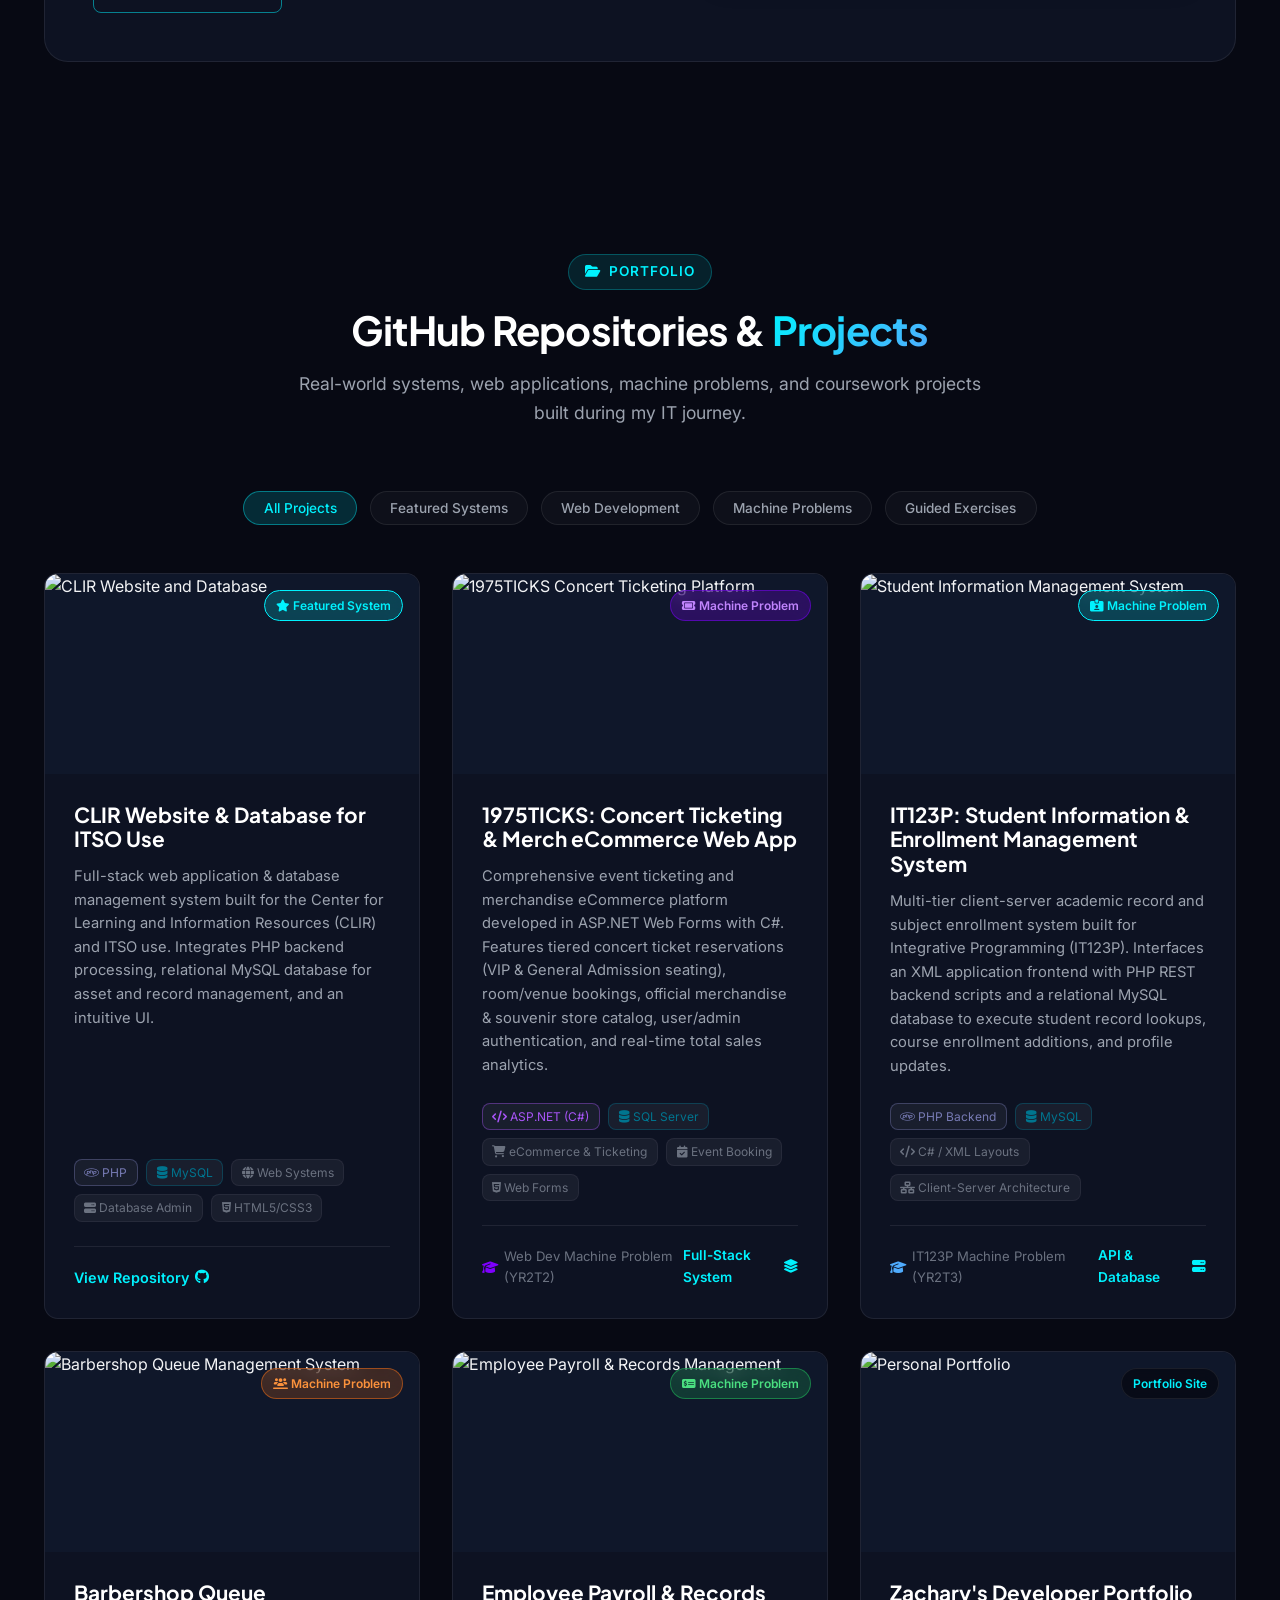
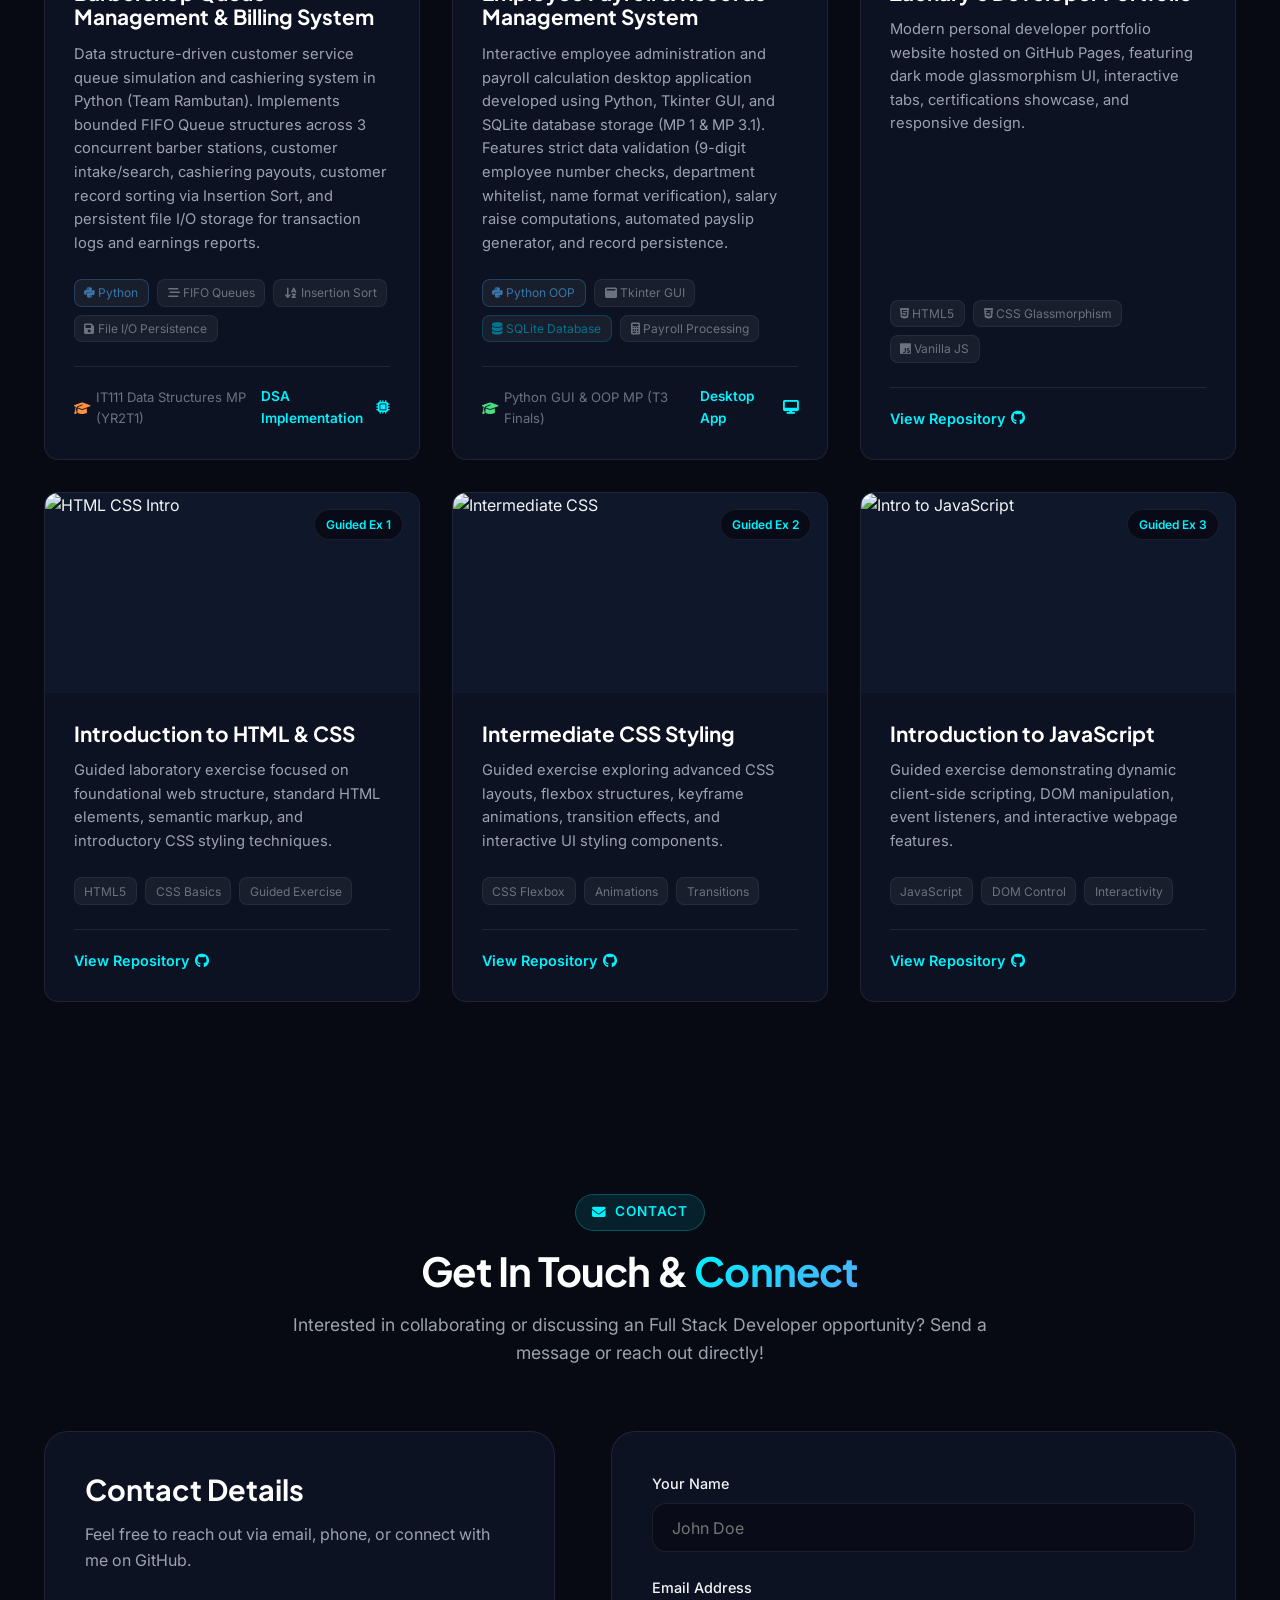
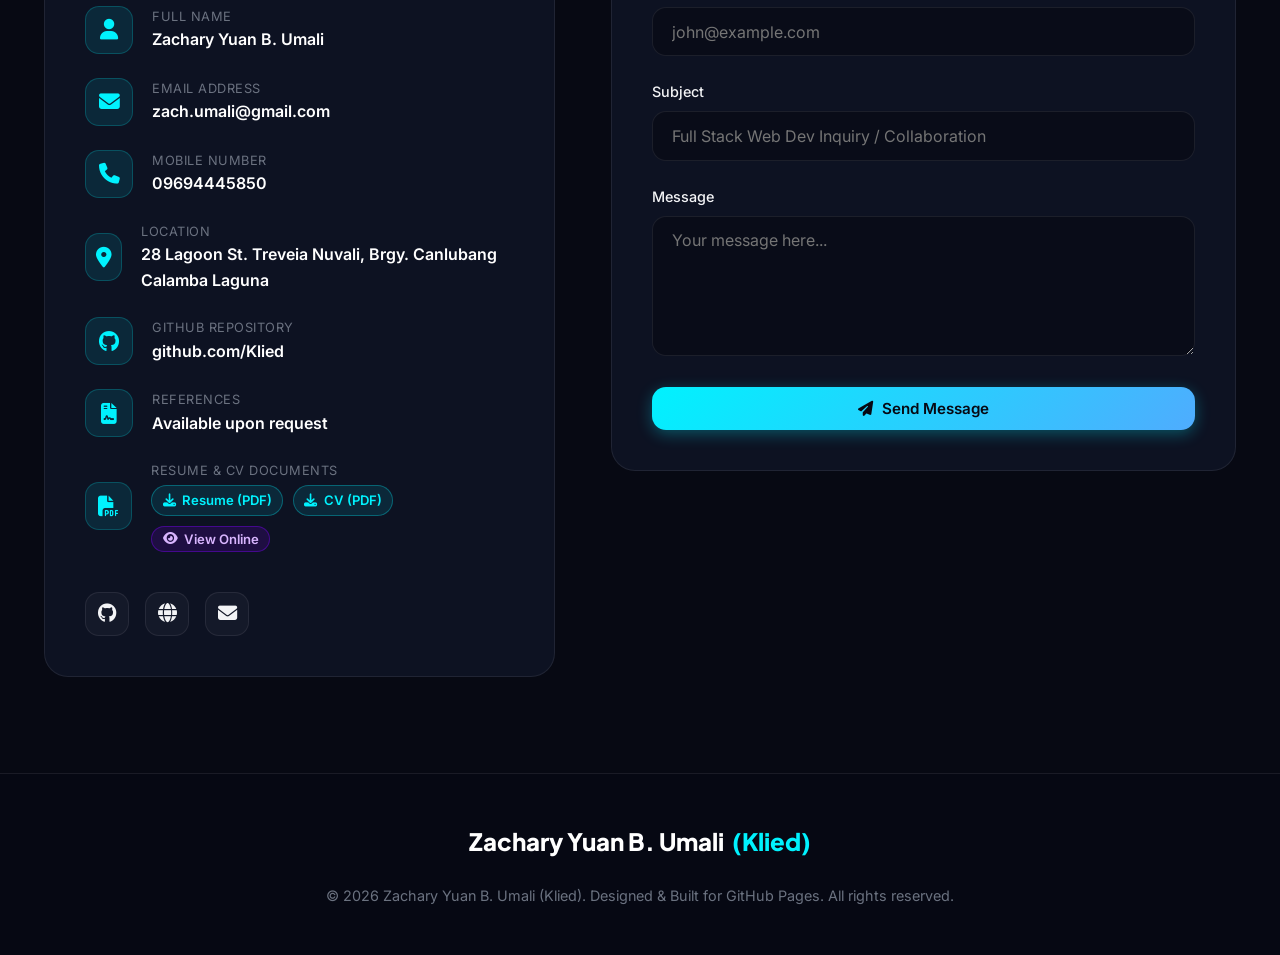
==== commit 4c814ee6: "Remove Zachary_Umali_Resume.docx downloadable option from website" ====
--- a/Web/My website.html
+++ b/Web/My website.html
@@ -2222,14 +2222,6 @@
                 <span>Official PDF (Full Stack Developer)</span>
               </div>
             </a>
-            <a href="assets/Zachary_Umali_Resume.docx" download="Zachary_Umali_Resume.docx"
-              class="resume-dropdown-item">
-              <i class="fa-solid fa-file-word" style="color: #60a5fa;"></i>
-              <div class="resume-dropdown-text">
-                <strong style="color: #93c5fd;">Download Word Resume</strong>
-                <span>Microsoft Word (.docx)</span>
-              </div>
-            </a>
             <div class="resume-dropdown-divider"></div>
             <button type="button" class="resume-dropdown-item open-preview-btn"
               data-doc-title="Zachary Yuan B. Umali - Resume & CV">
@@ -2283,10 +2275,6 @@
             class="btn btn-primary btn-glow" id="heroDownloadResumeBtn">
             <i class="fa-solid fa-download"></i> Download Resume
           </a>
-          <a href="assets/Zachary_Umali_Resume.docx" download="Zachary_Umali_Resume.docx"
-            class="btn btn-secondary btn-glow" id="heroDownloadDocxBtn" title="Download Official Word Resume (.docx)">
-            <i class="fa-solid fa-file-word" style="color: #60a5fa;"></i> Word (.docx)
-          </a>
           <button type="button" class="btn btn-secondary open-preview-btn" title="Preview Resume & CV">
             <i class="fa-solid fa-eye"></i> Preview
           </button>
@@ -2350,12 +2338,6 @@
               style="font-size: 0.82rem; padding: 0.5rem 0.6rem; justify-content: center;">
               <i class="fa-solid fa-file-pdf"></i> Resume
             </a>
-            <a href="assets/Zachary_Umali_Resume.docx" download="Zachary_Umali_Resume.docx"
-              class="btn btn-secondary btn-sm"
-              style="font-size: 0.82rem; padding: 0.5rem 0.6rem; justify-content: center;"
-              title="Download Word (.docx)">
-              <i class="fa-solid fa-file-word" style="color: #60a5fa;"></i> Word
-            </a>
           </div>
         </div>
       </div>
@@ -2497,10 +2479,6 @@
           <a href="assets/Zachary_Yuan_Umali_Resume.pdf" download="Zachary_Yuan_Umali_Resume.pdf"
             class="btn btn-primary btn-glow">
             <i class="fa-solid fa-download"></i> Download Resume
-          </a>
-          <a href="assets/Zachary_Umali_Resume.docx" download="Zachary_Umali_Resume.docx"
-            class="btn btn-secondary btn-glow" title="Download Word Resume (.docx)">
-            <i class="fa-solid fa-file-word" style="color: #60a5fa;"></i> Word (.docx)
           </a>
           <button type="button" class="btn btn-outline open-preview-btn">
             <i class="fa-solid fa-eye"></i> Preview Online
@@ -3290,10 +3268,6 @@
                     class="contact-resume-pill">
                     <i class="fa-solid fa-download"></i> CV (PDF)
                   </a>
-                  <a href="assets/Zachary_Umali_Resume.docx" download="Zachary_Umali_Resume.docx"
-                    class="contact-resume-pill" style="border-color: rgba(96, 165, 250, 0.4); color: #93c5fd;">
-                    <i class="fa-solid fa-file-word"></i> Word (.docx)
-                  </a>
                   <button type="button" class="contact-resume-pill open-preview-btn"
                     style="cursor: pointer; background: rgba(127, 0, 255, 0.15); border-color: rgba(127, 0, 255, 0.4); color: #d8b4fe;">
                     <i class="fa-solid fa-eye"></i> View Online
@@ -3395,10 +3369,6 @@
           <a href="assets/Zachary_Yuan_Umali_Resume.pdf" download="Zachary_Yuan_Umali_Resume.pdf"
             class="btn btn-primary btn-sm" id="modalDownloadResume">
             <i class="fa-solid fa-download"></i> Resume
-          </a>
-          <a href="assets/Zachary_Umali_Resume.docx" download="Zachary_Umali_Resume.docx"
-            class="btn btn-secondary btn-sm" id="modalDownloadDocx" title="Download Word Resume (.docx)">
-            <i class="fa-solid fa-file-word" style="color: #60a5fa;"></i> Word (.docx)
           </a>
           <a href="assets/Zachary_Yuan_Umali_Resume.pdf" target="_blank" rel="noopener" class="modal-tool-btn"
             title="Open in New Tab" aria-label="Open in New Tab">
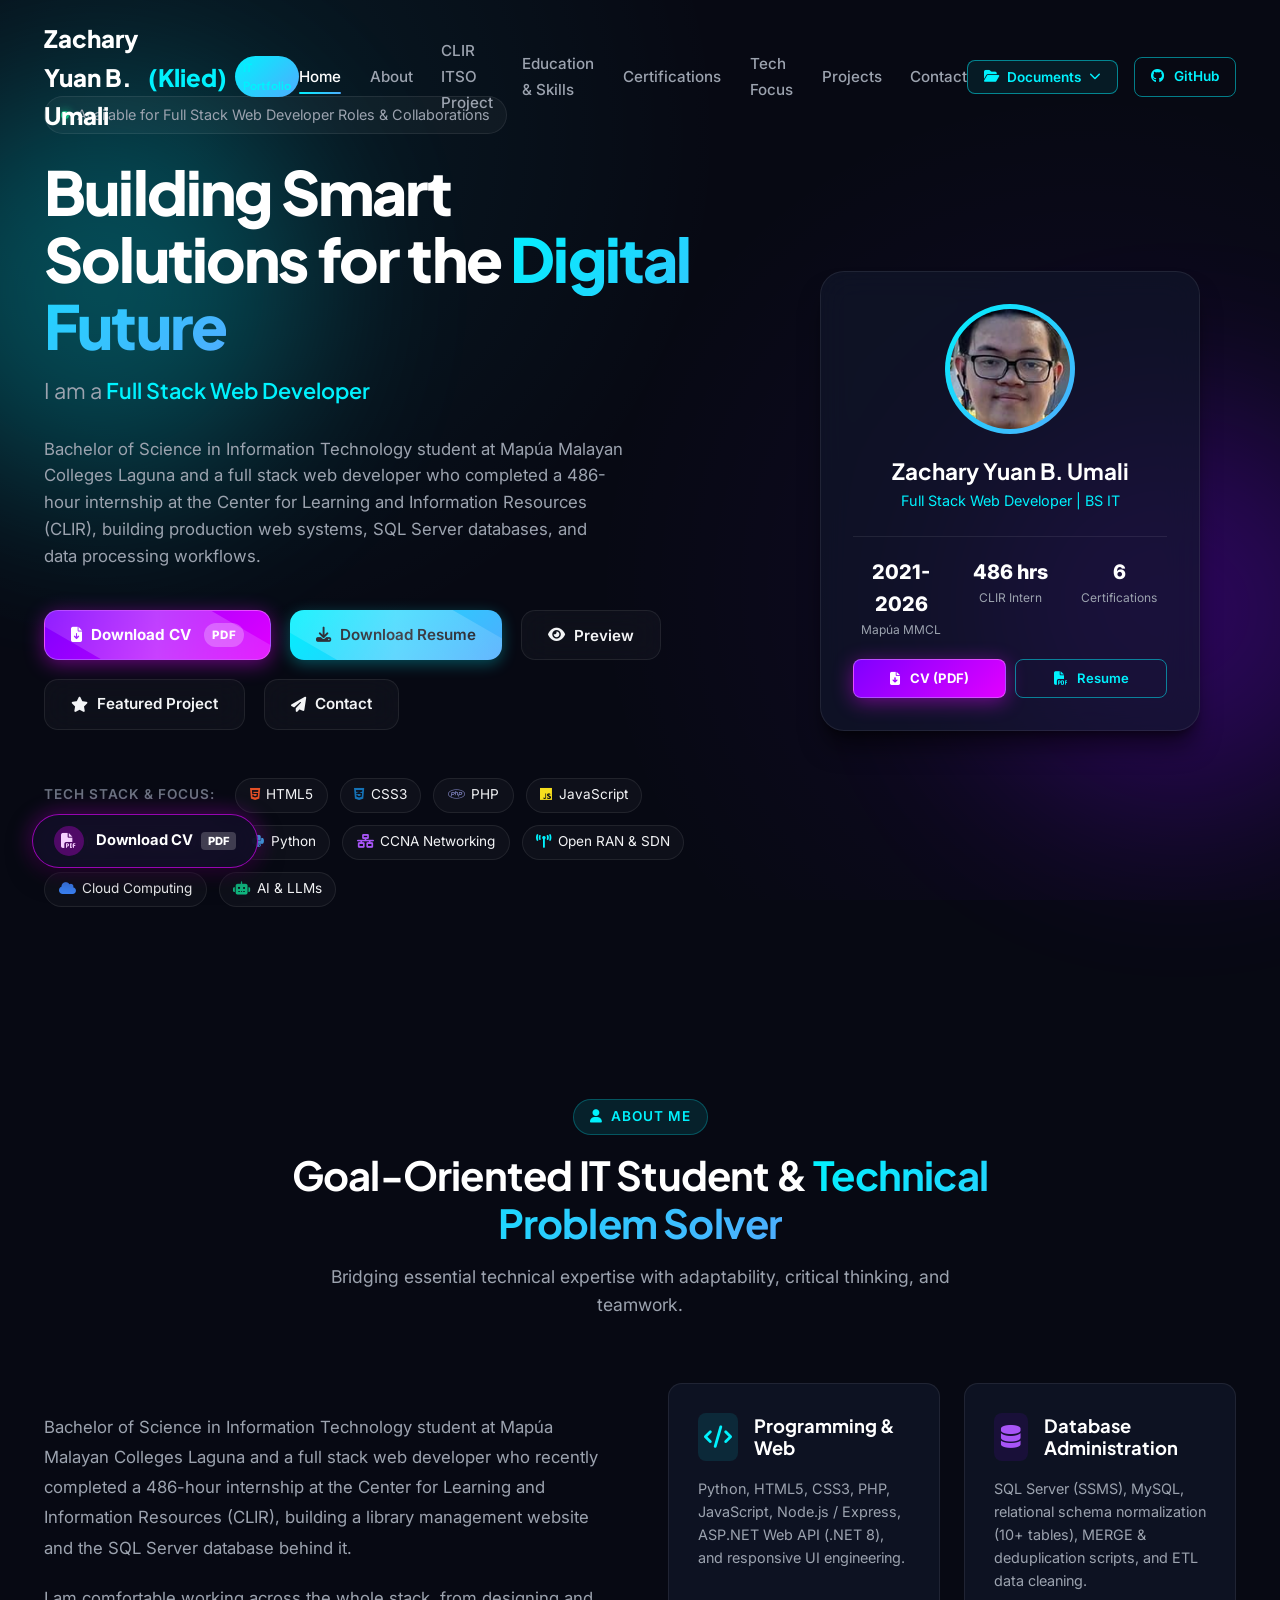
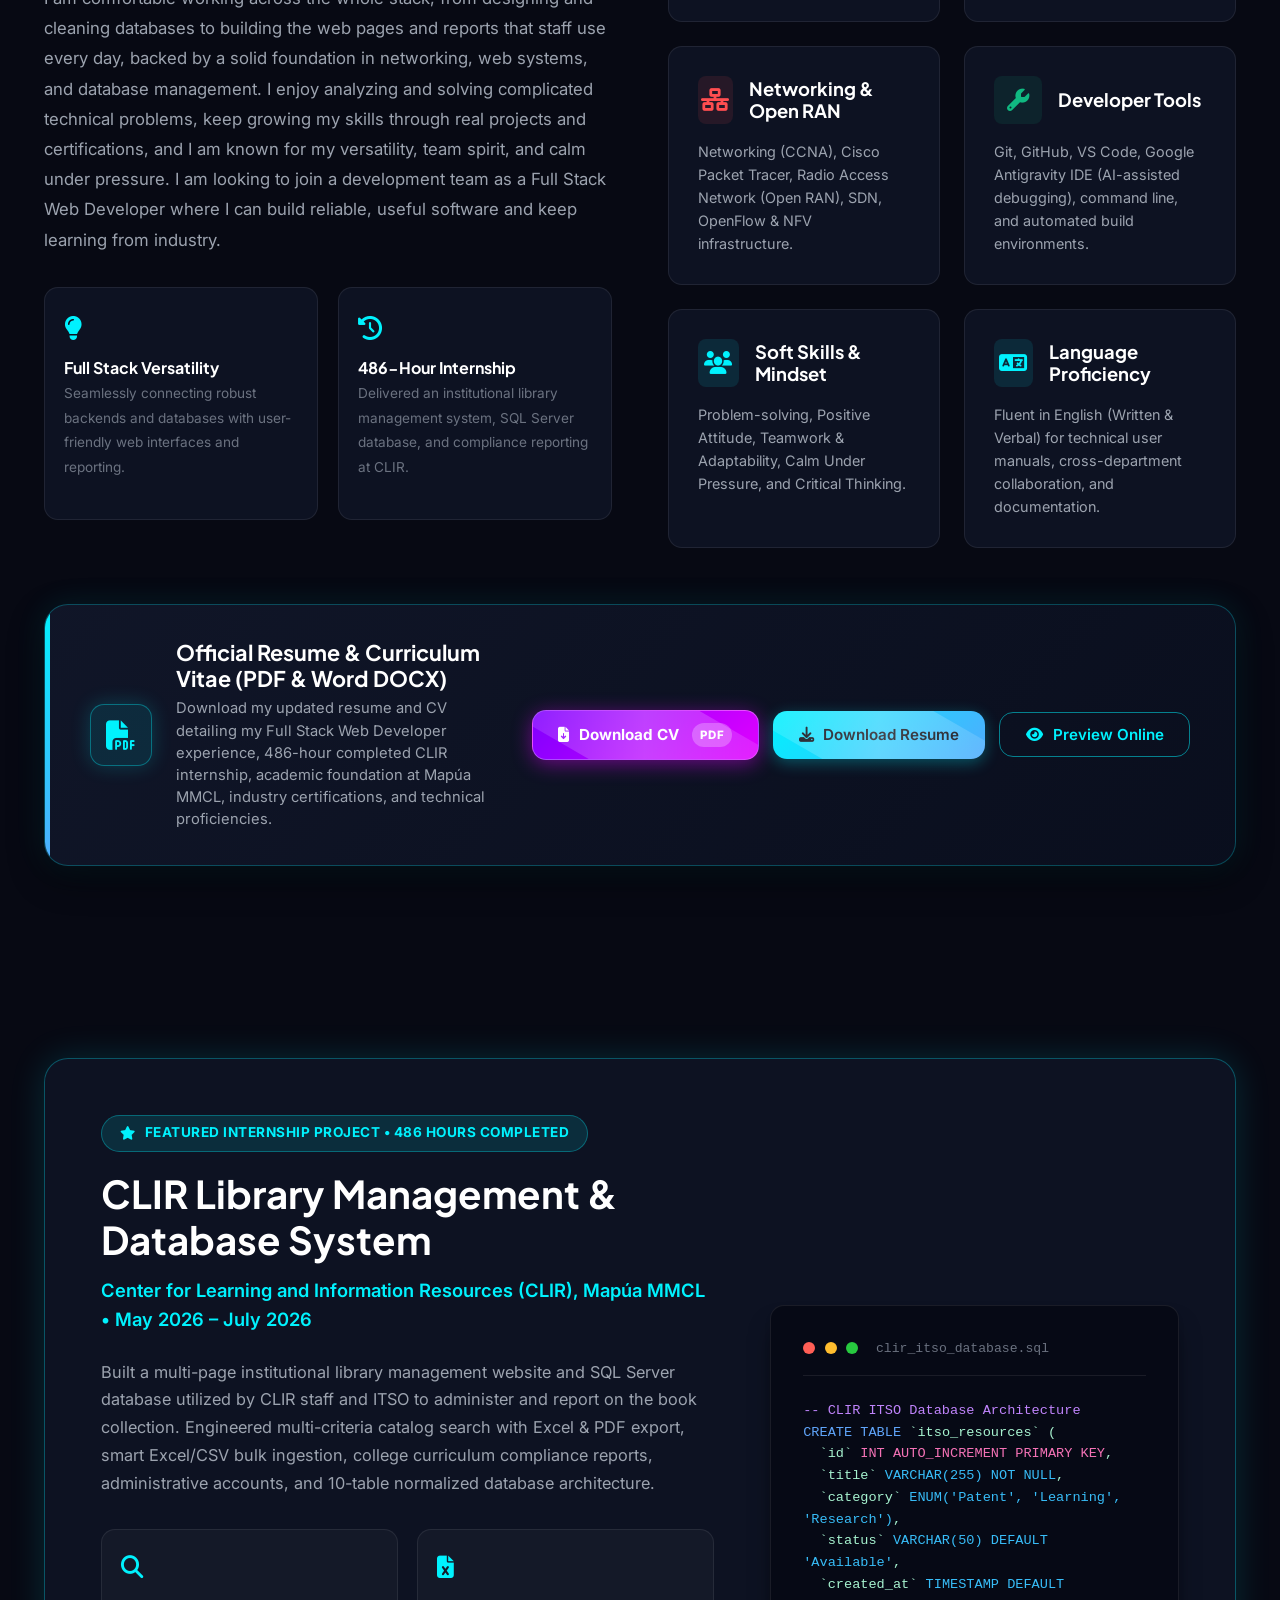
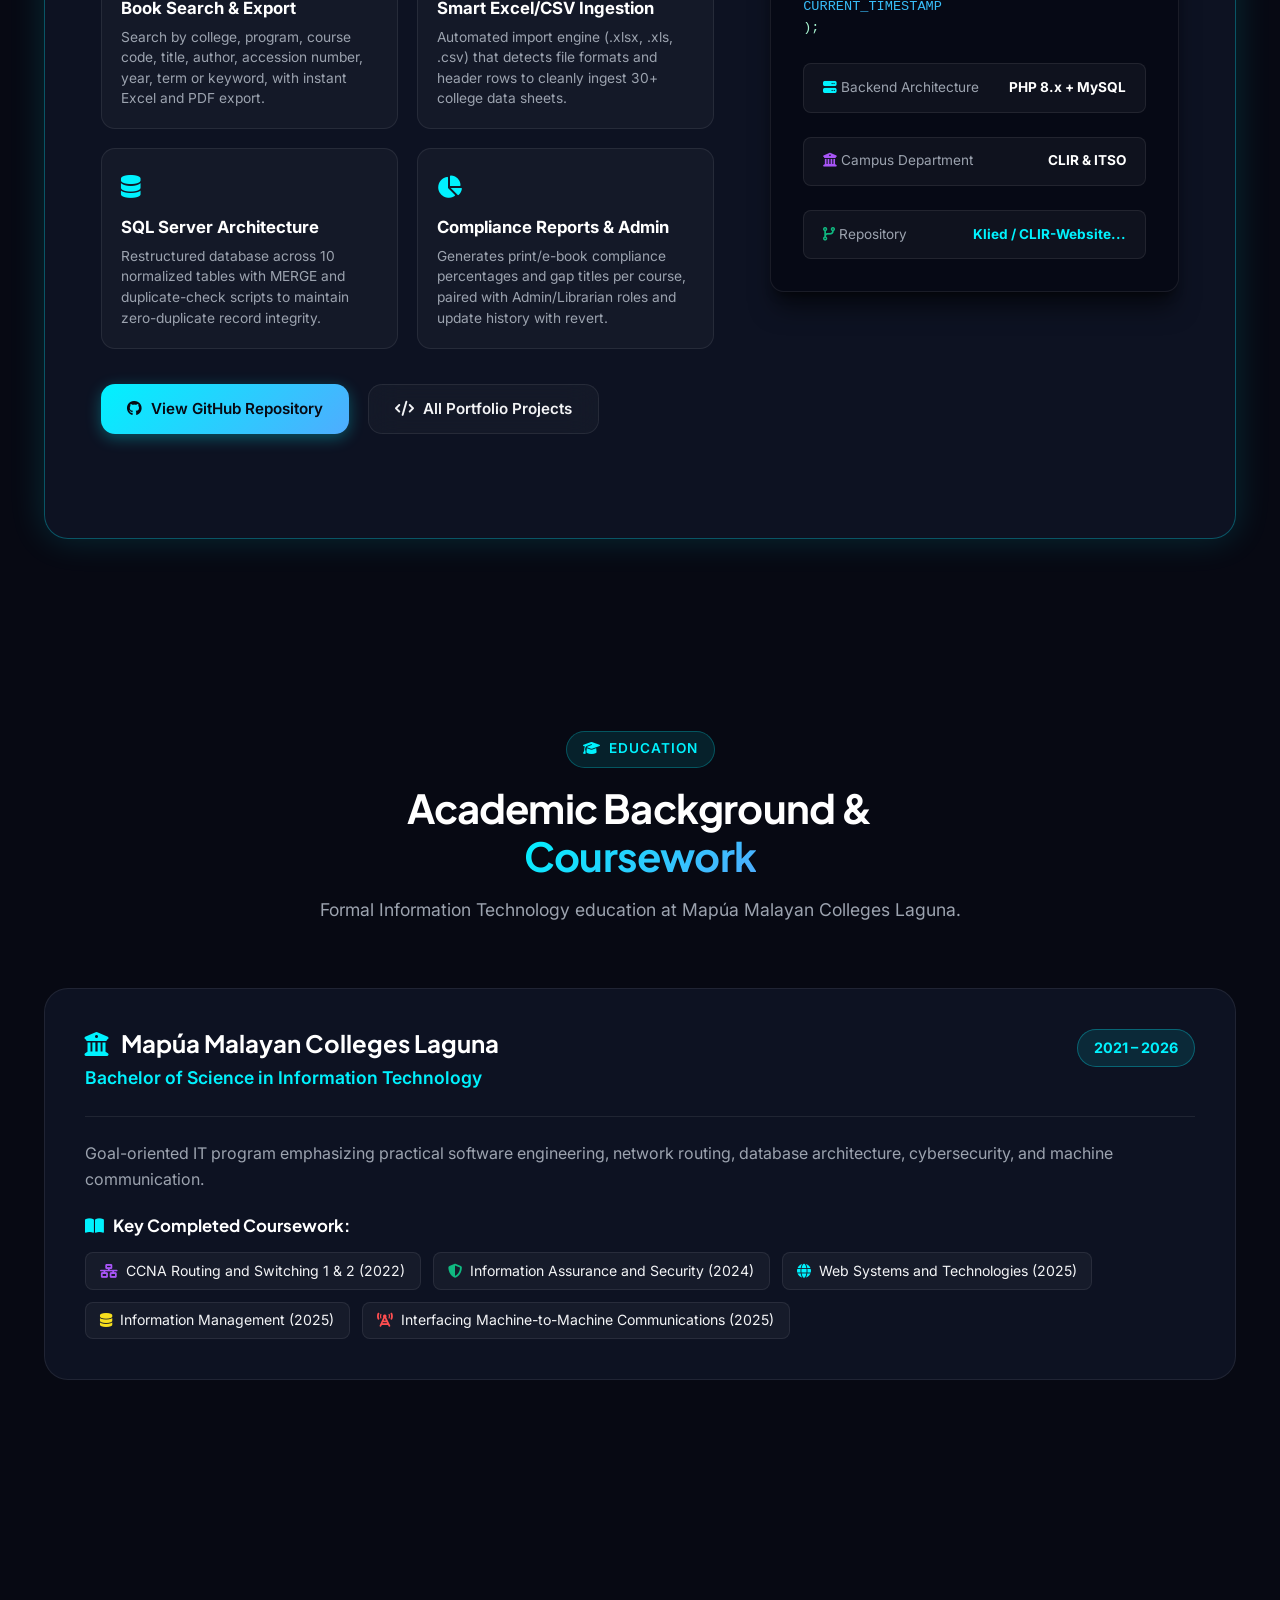
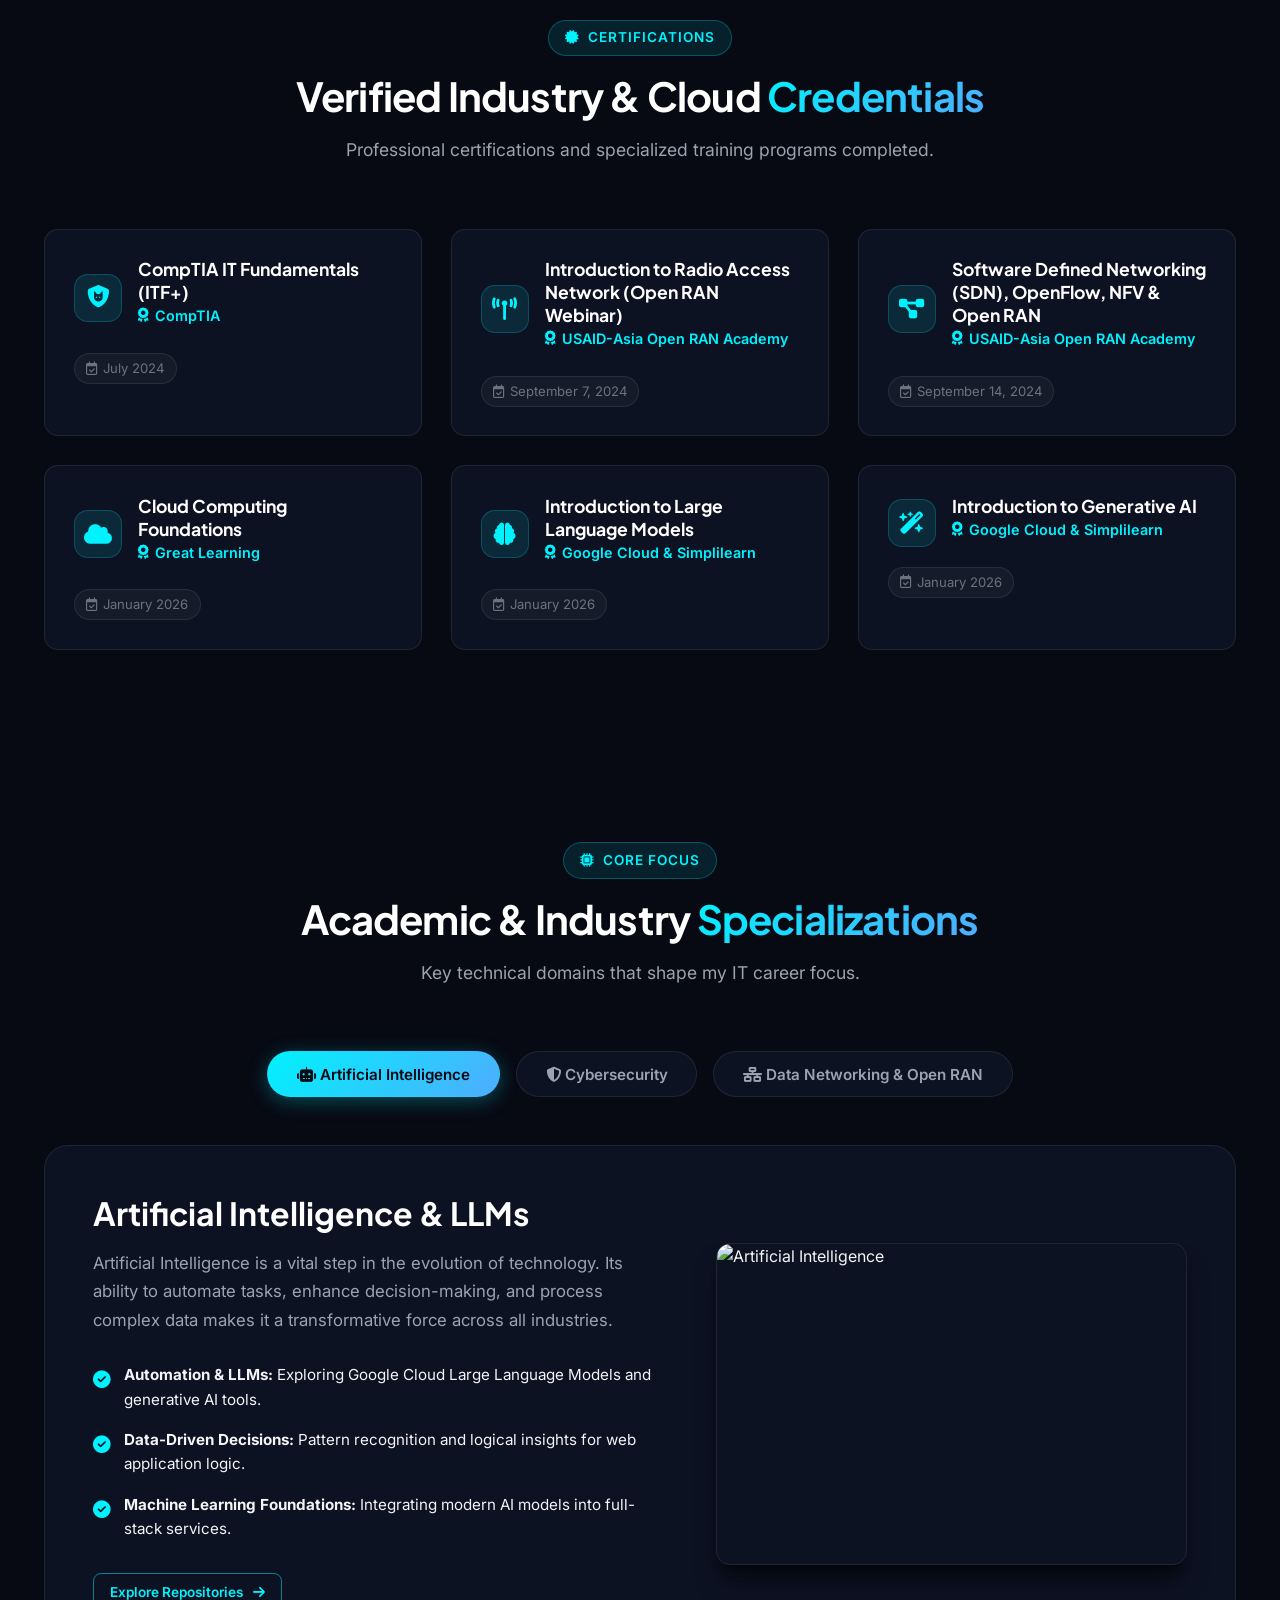
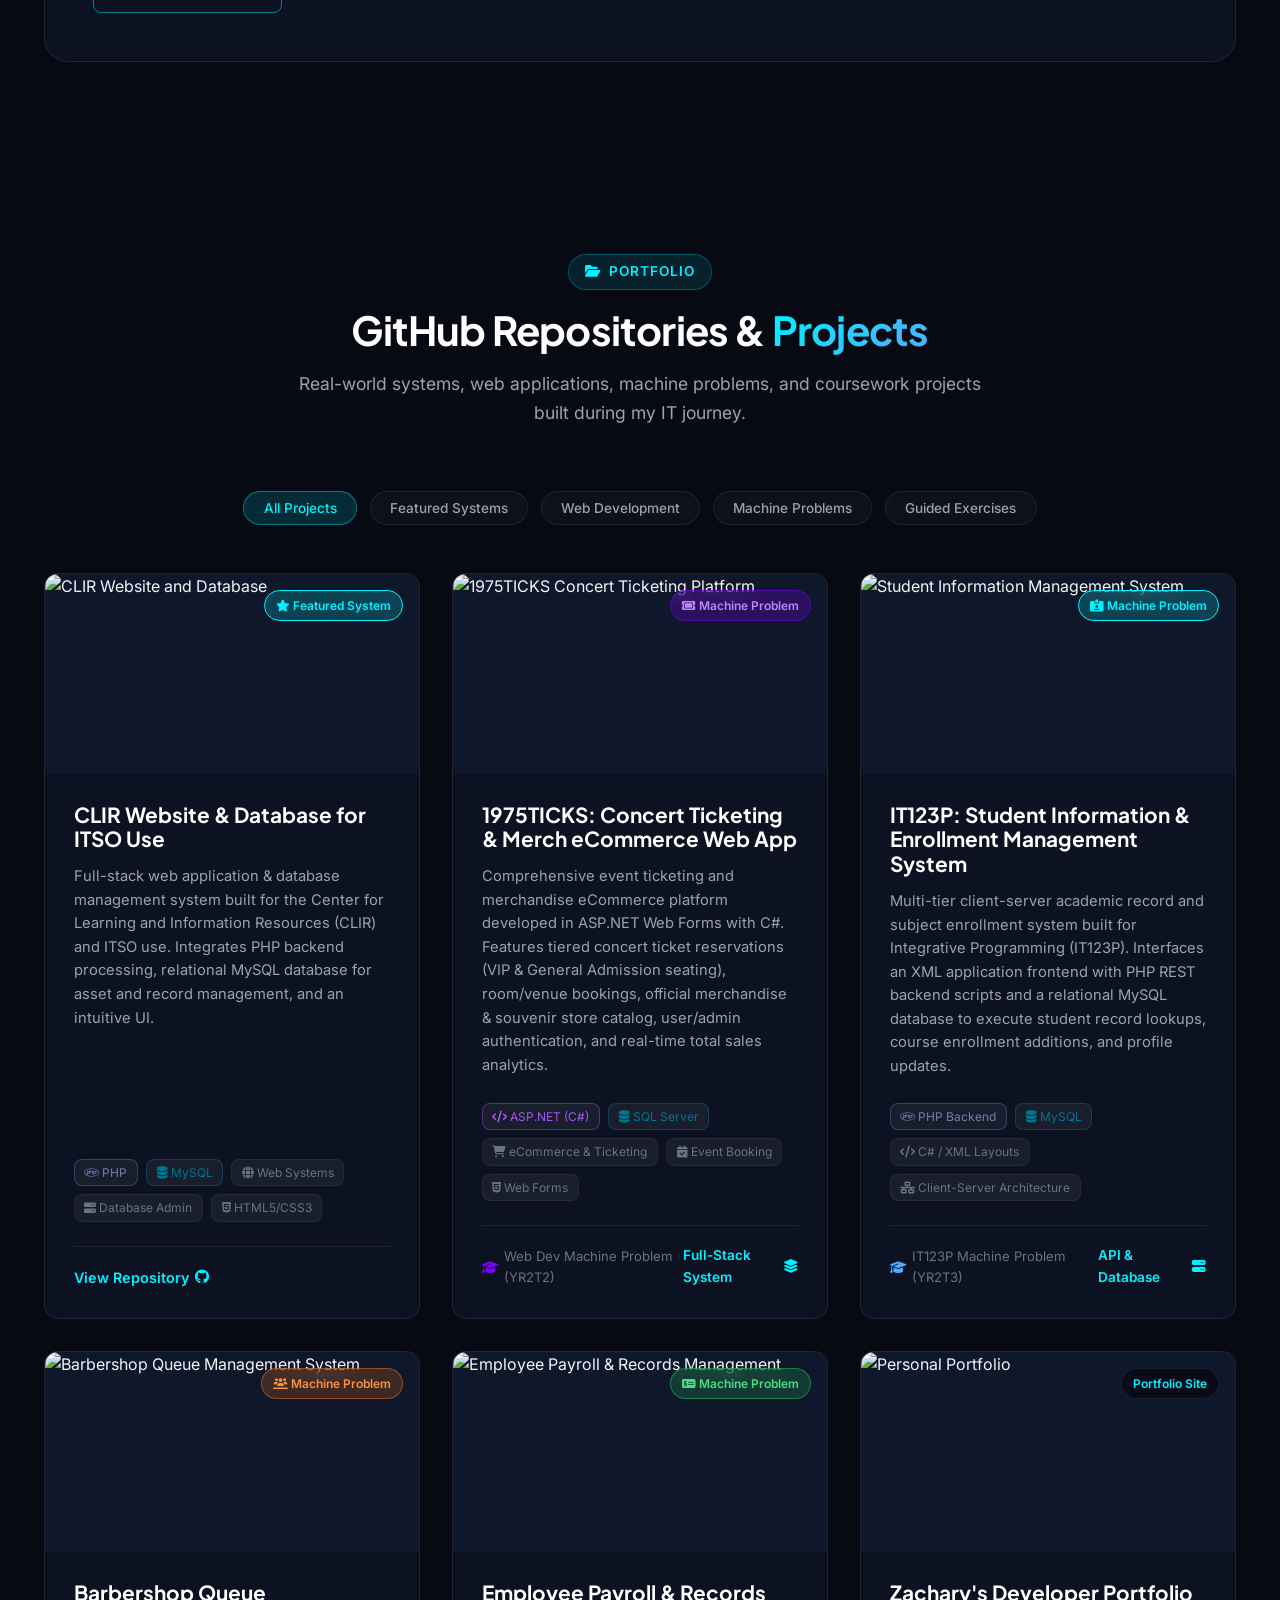
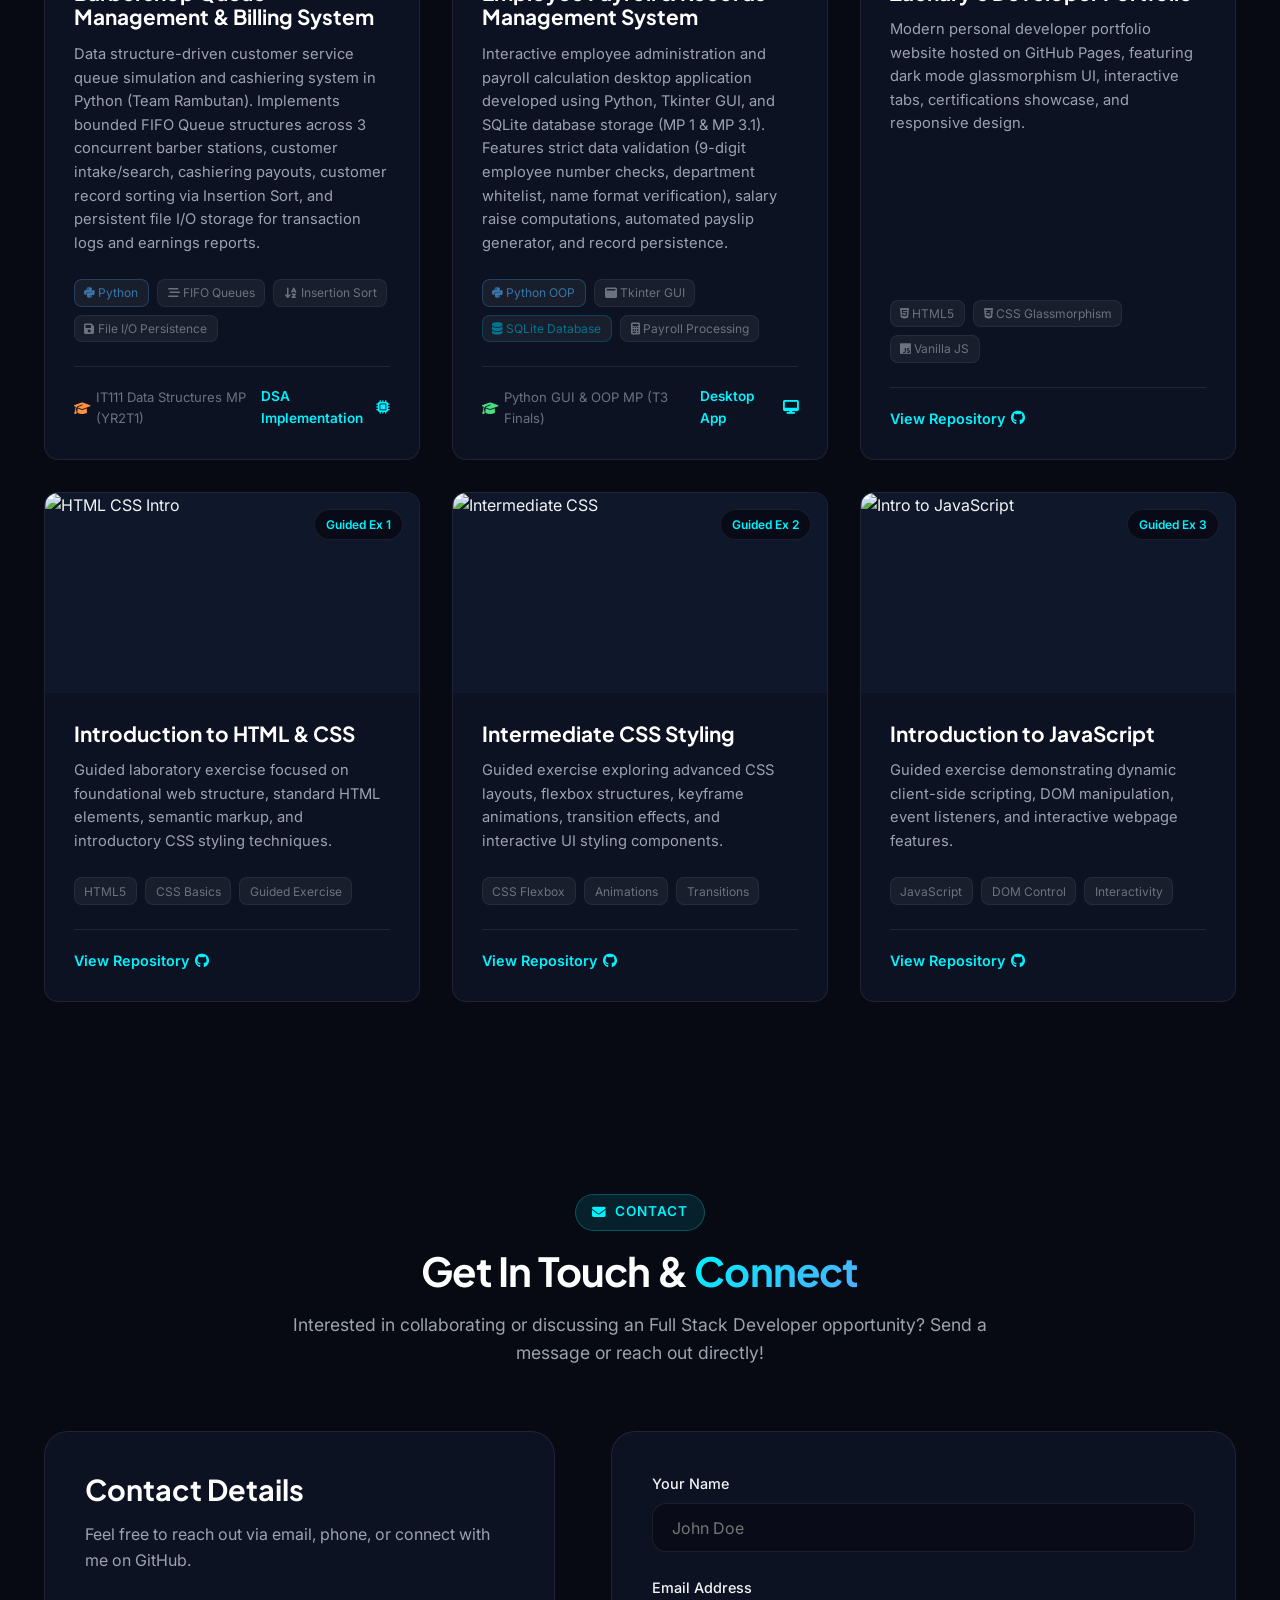
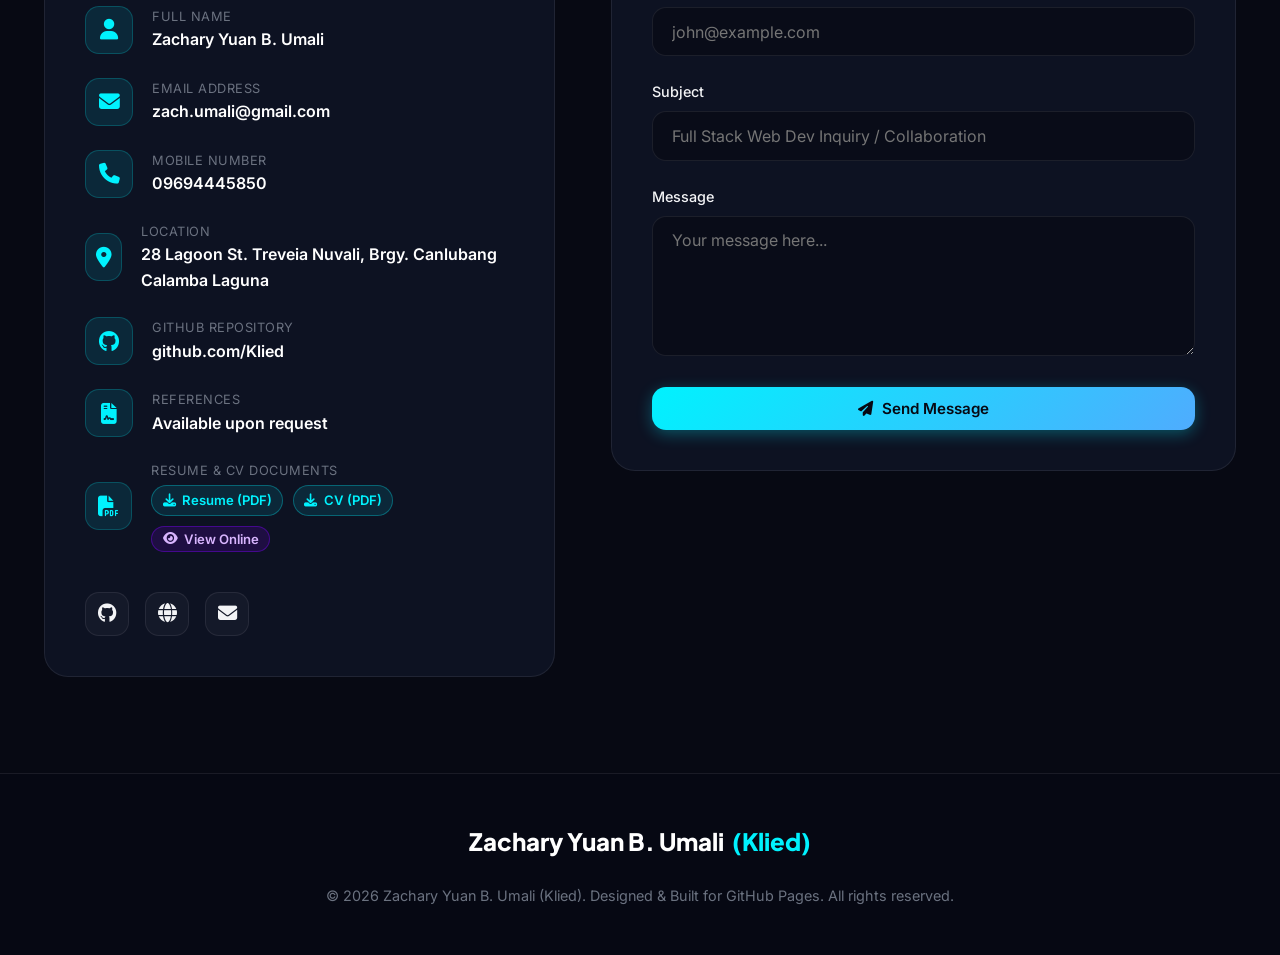
==== commit 15d0d1b9: "Replace anime avatar with real profile photo" ====
--- a/Web/My website.html
+++ b/Web/My website.html
@@ -2307,8 +2307,8 @@
       <div class="hero-visual">
         <div class="hero-card">
           <div class="hero-avatar-wrapper">
-            <img src="https://i.pinimg.com/originals/9a/ff/0f/9aff0fe07a1db674923cf51e80e662ed.gif"
-              alt="Zachary Yuan B. Umali Avatar" class="hero-avatar">
+            <img src="assets/profile.png"
+              alt="Zachary Yuan B. Umali" class="hero-avatar">
           </div>
           <h3 class="hero-card-name">Zachary Yuan B. Umali</h3>
           <p class="hero-card-role">Full Stack Web Developer | BS IT</p>
@@ -2787,7 +2787,7 @@
         </div>
       </div>
 
-      <!-- Tab Content 2: Cybersecurity -->
+      <!-- Tab Content 2: Cybersecud>
       <div class="focus-content-panel" id="tab-cyber">
         <div class="focus-hero-card">
           <div class="focus-hero-body">
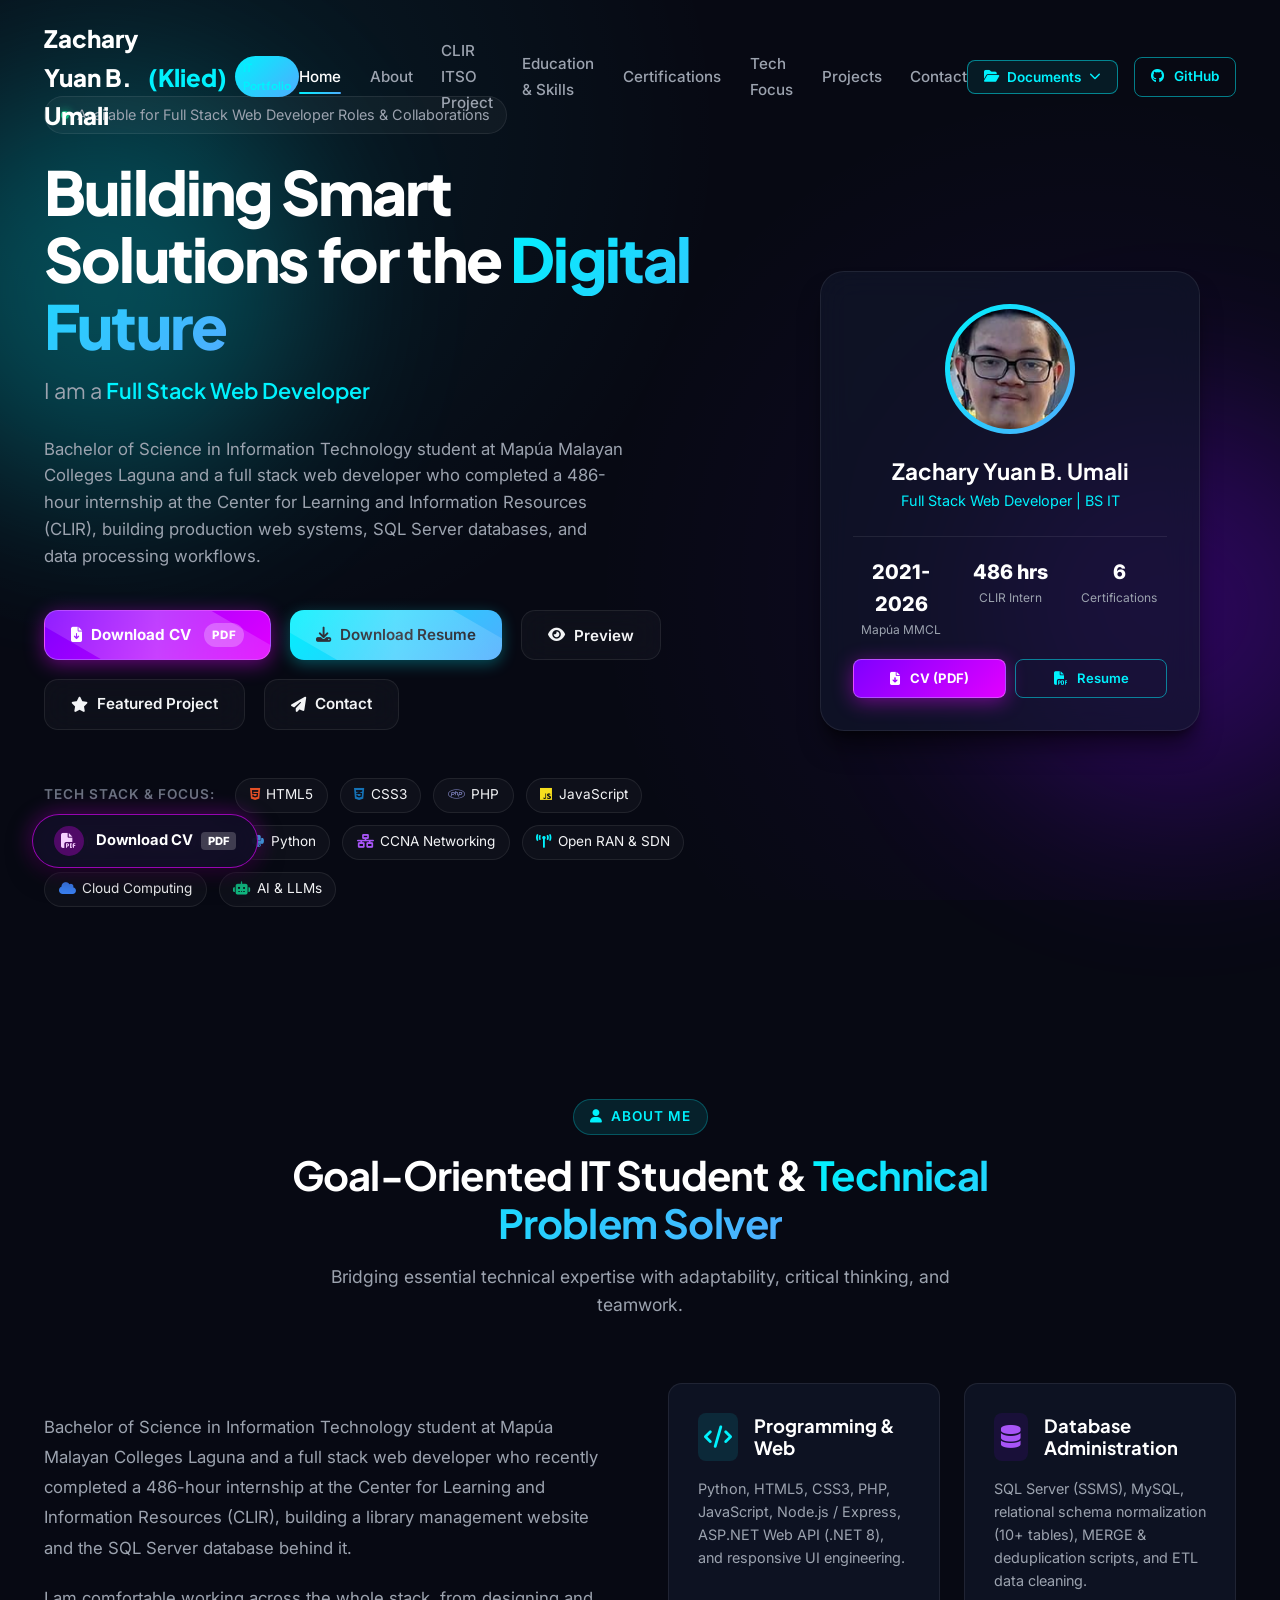
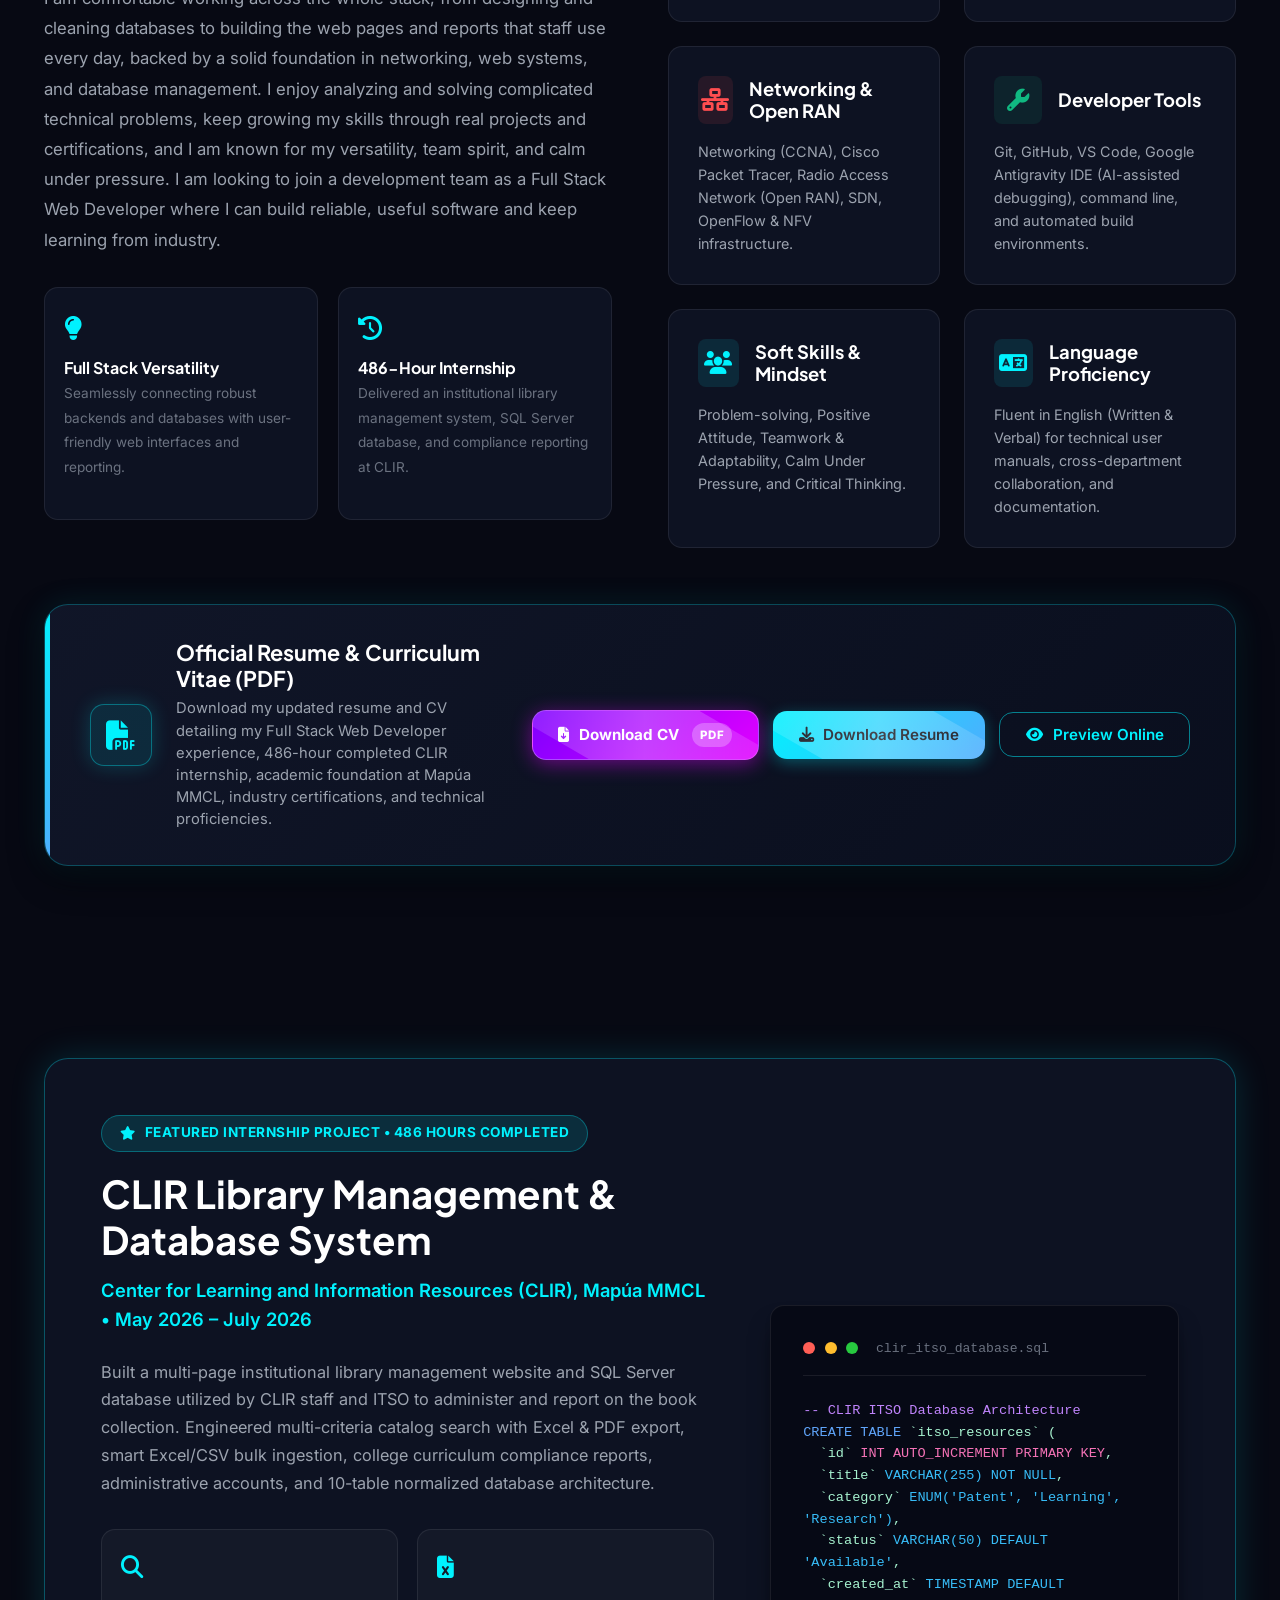
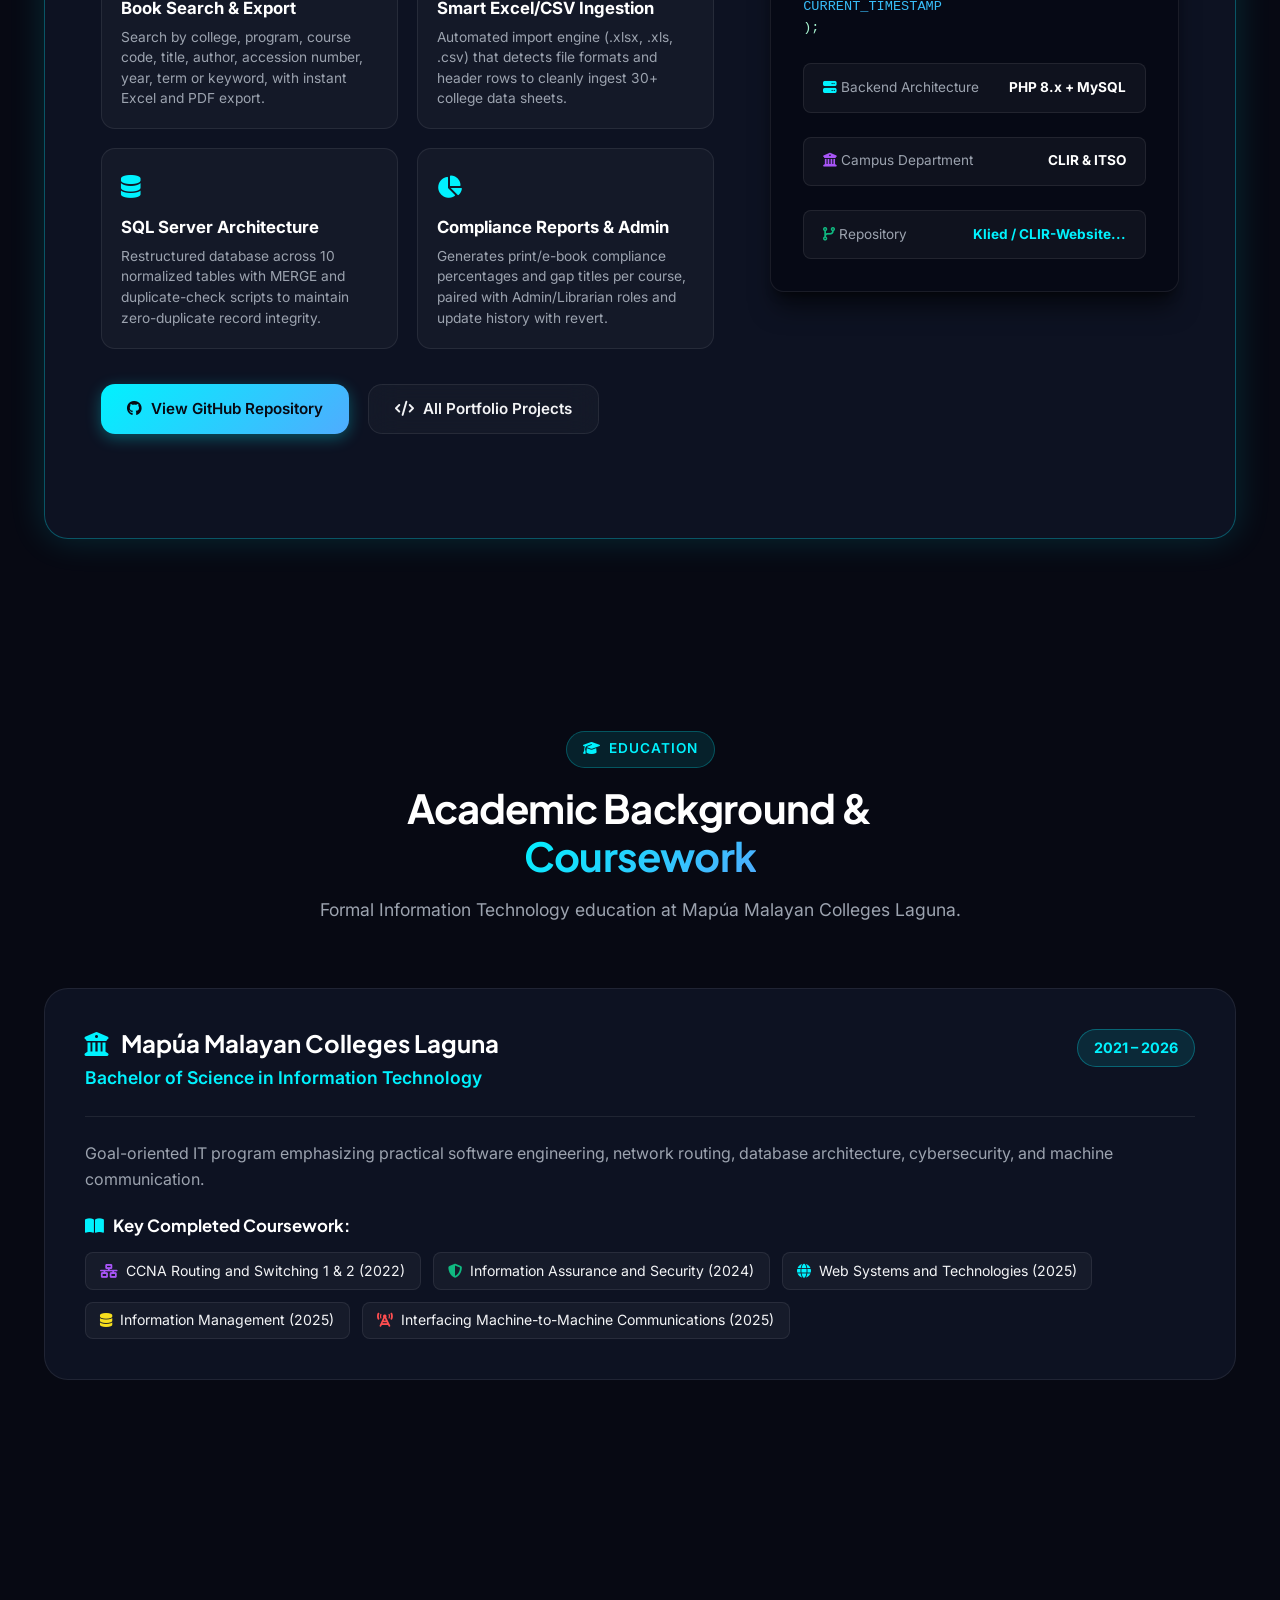
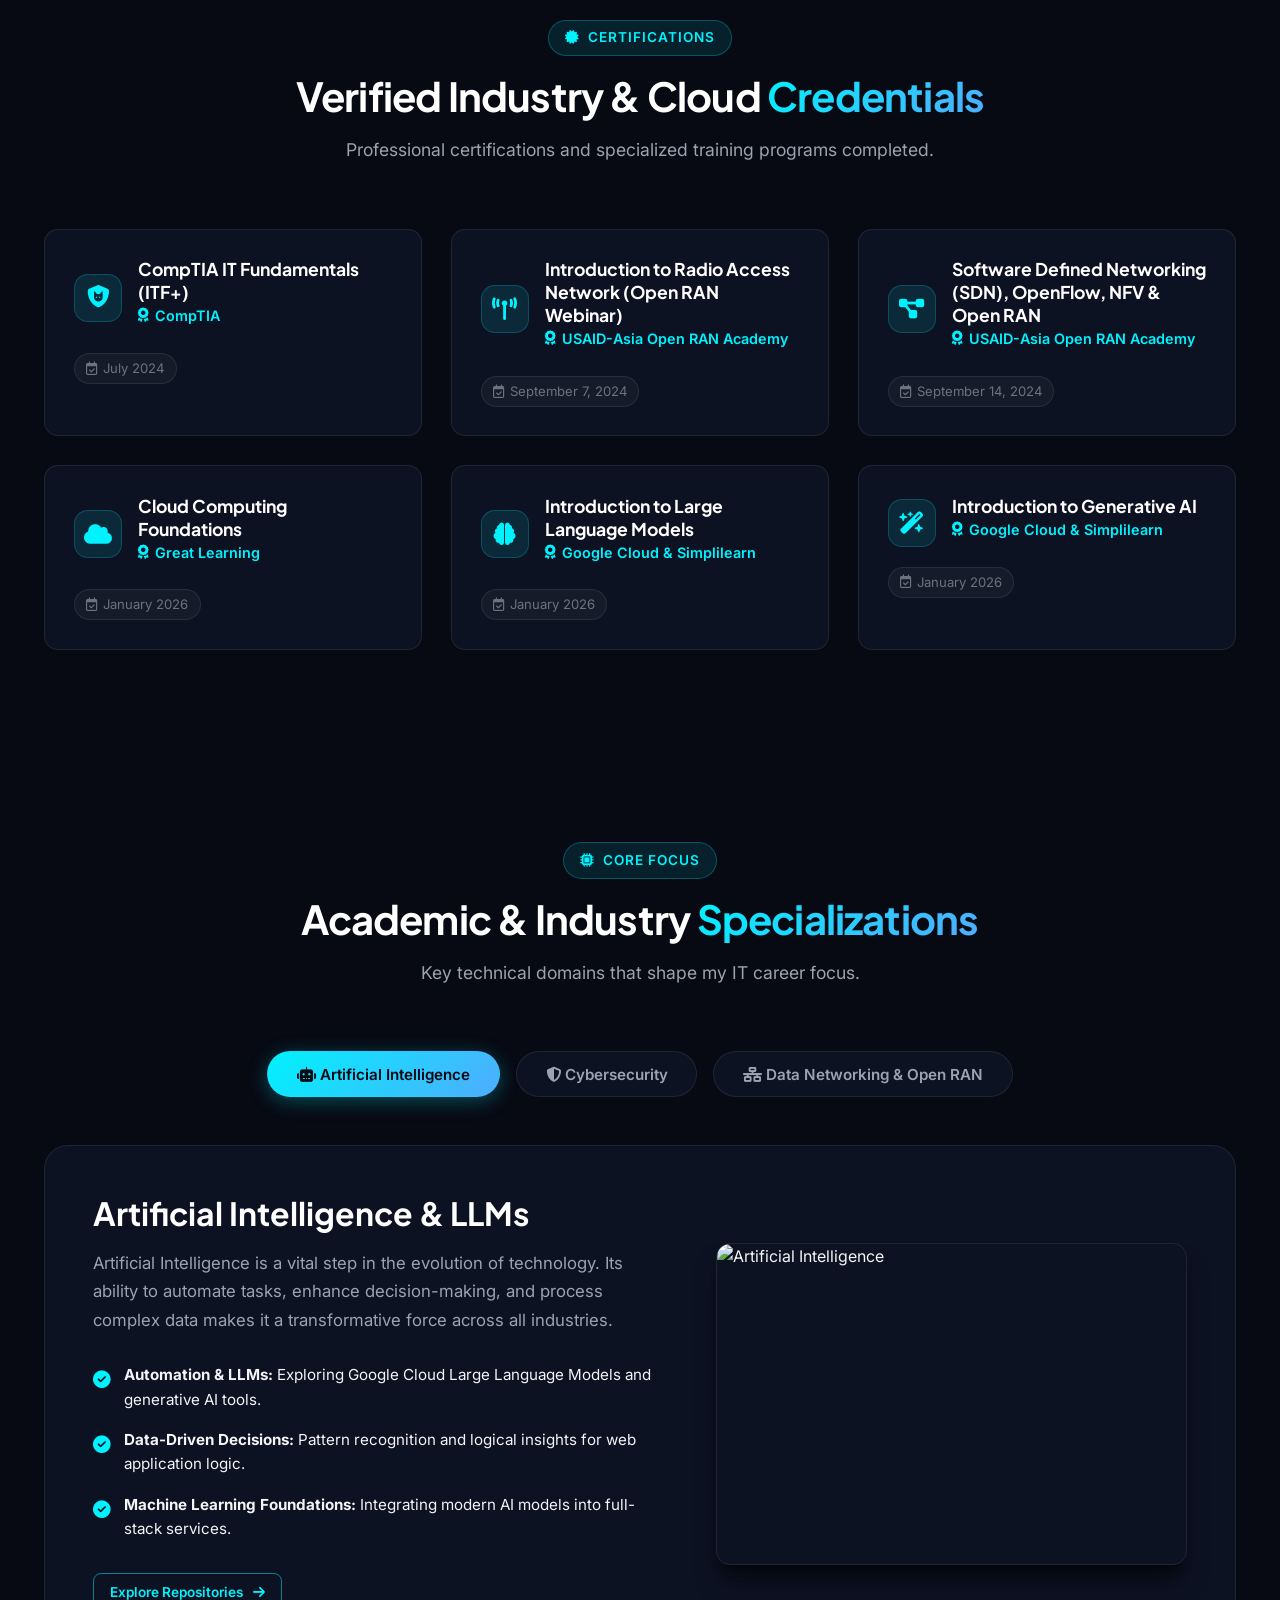
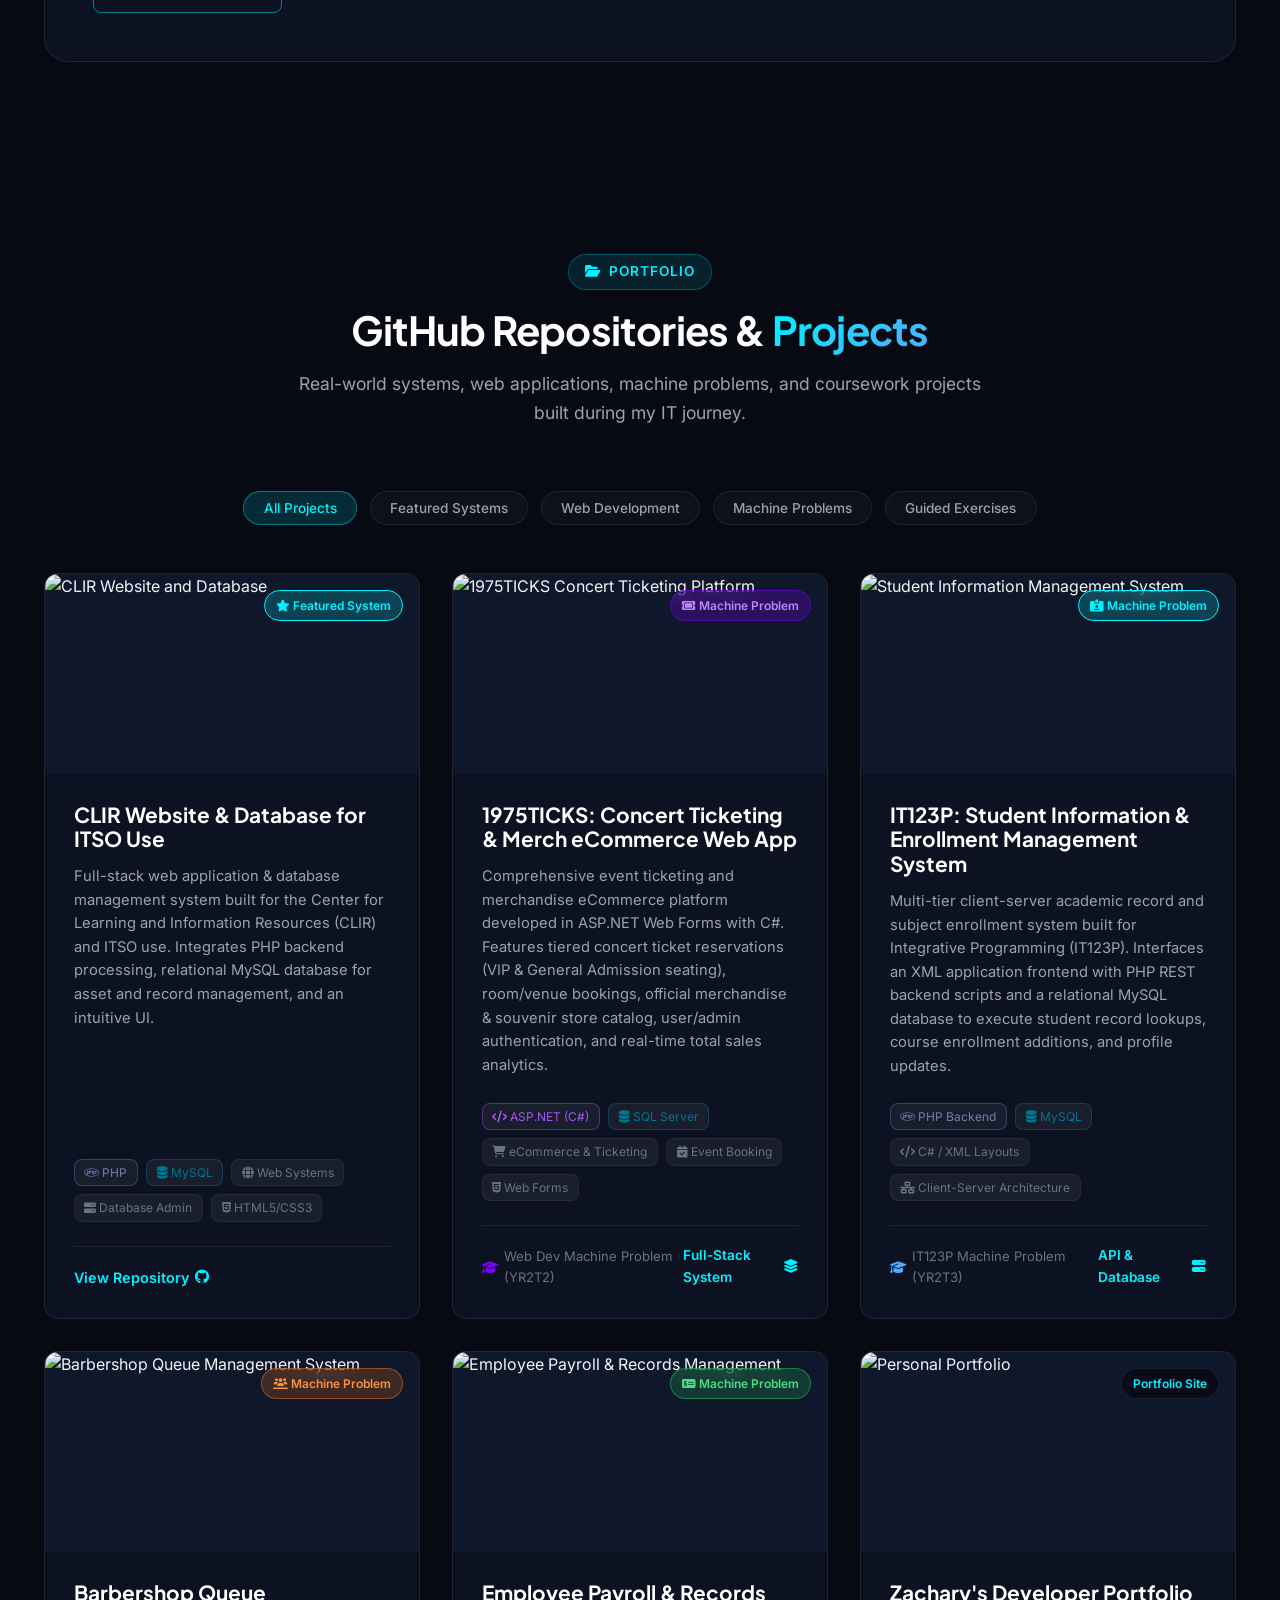
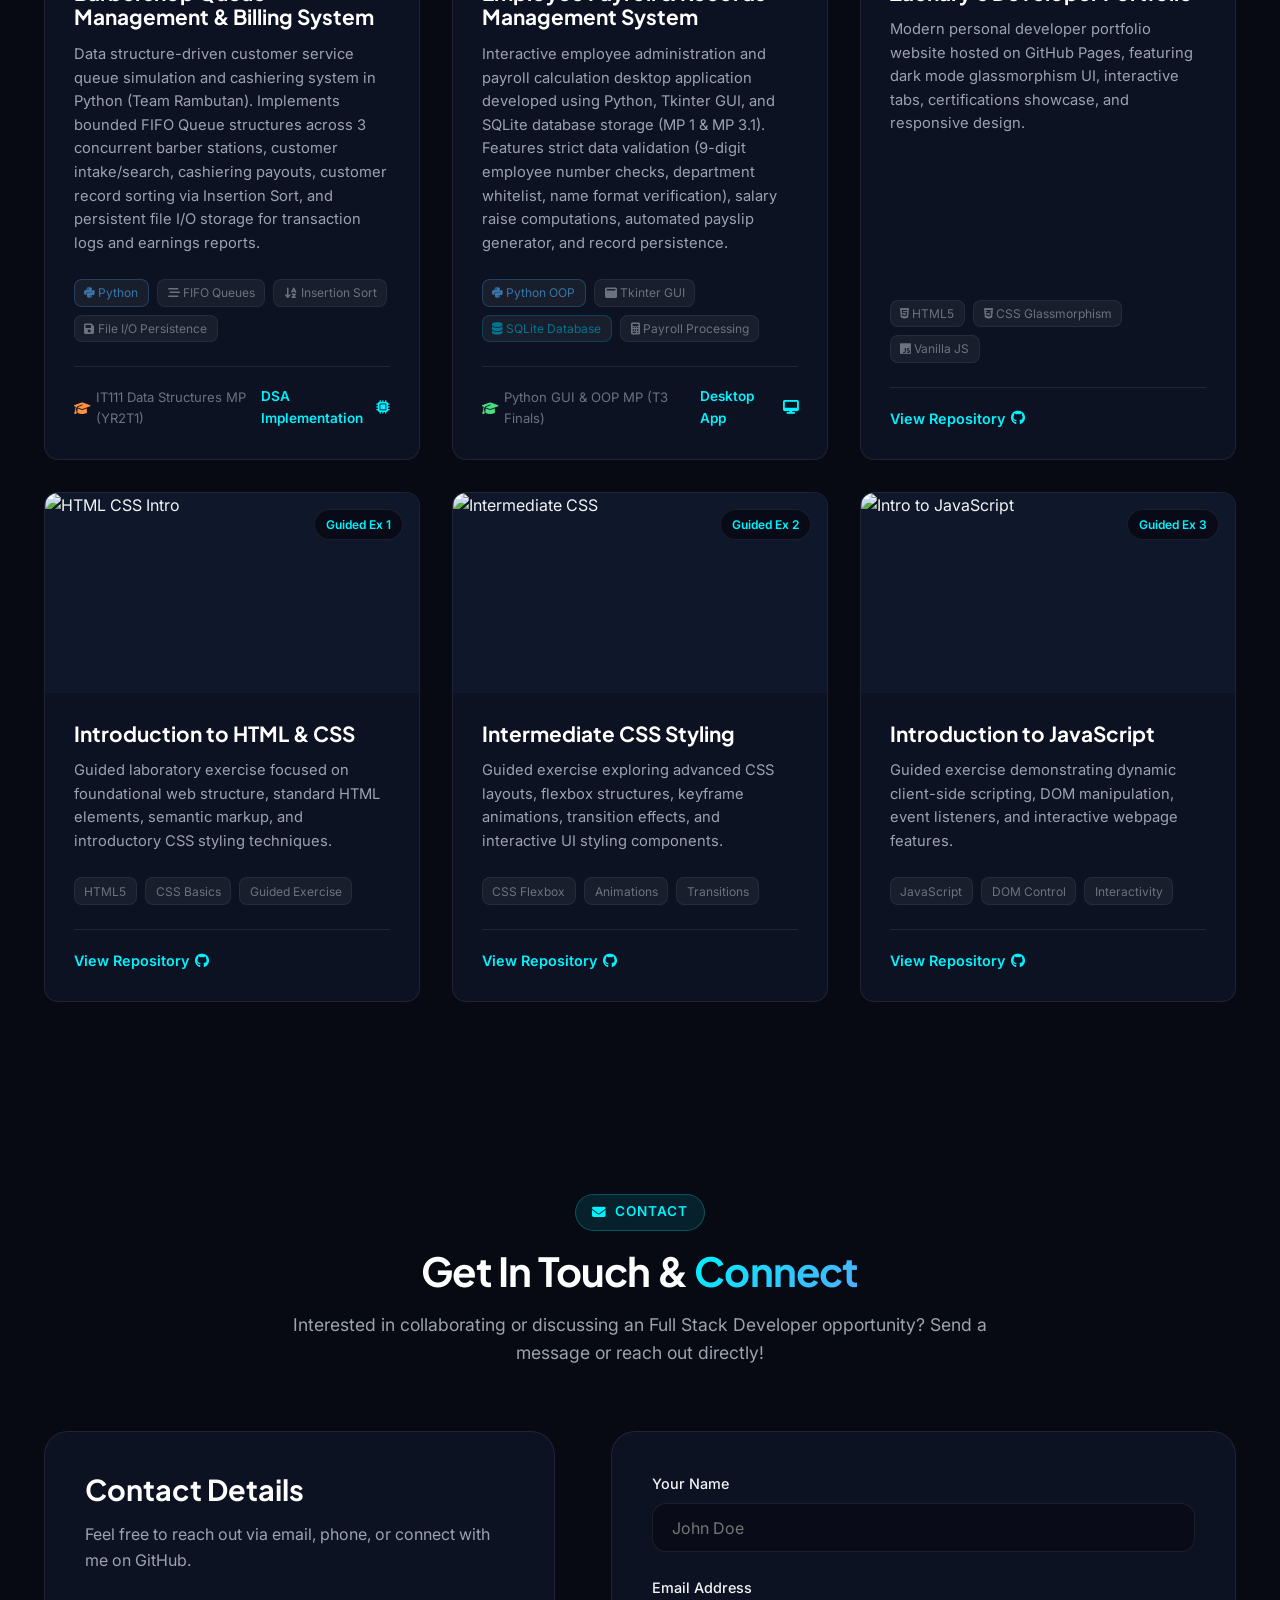
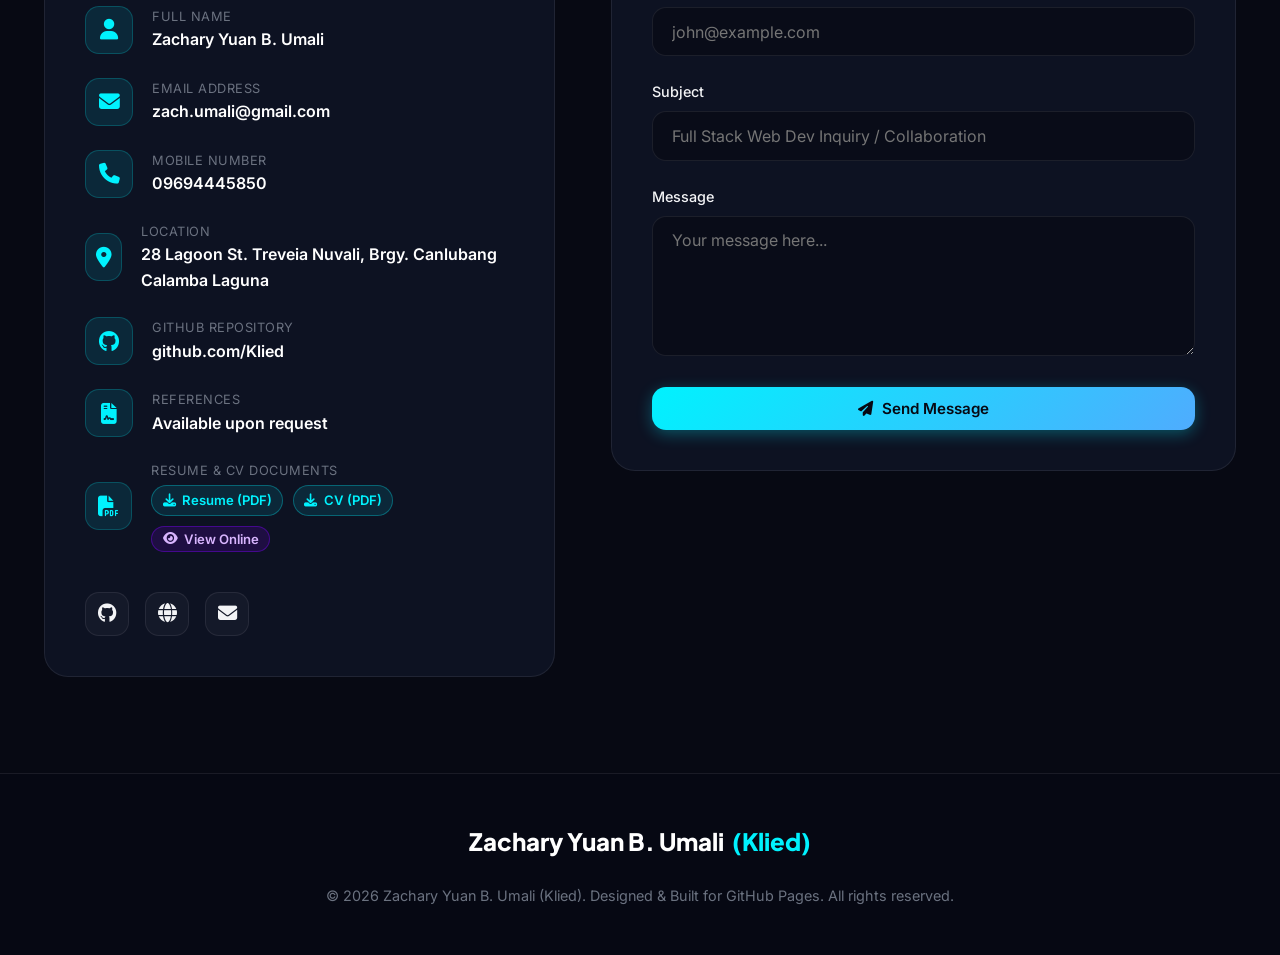
==== commit f89bb659: "Remove anime avatar + all Word docx download buttons; add real profile photo" ====
--- a/Web/My website.html
+++ b/Web/My website.html
@@ -2464,7 +2464,7 @@
             <i class="fa-solid fa-file-pdf"></i>
           </div>
           <div>
-            <h3 class="resume-cta-title">Official Resume & Curriculum Vitae (PDF & Word DOCX)</h3>
+            <h3 class="resume-cta-title">Official Resume & Curriculum Vitae (PDF)</h3>
             <p class="resume-cta-desc">
               Download my updated resume and CV detailing my Full Stack Web Developer experience, 486-hour completed
               CLIR internship, academic foundation at Mapúa MMCL, industry certifications, and technical proficiencies.
